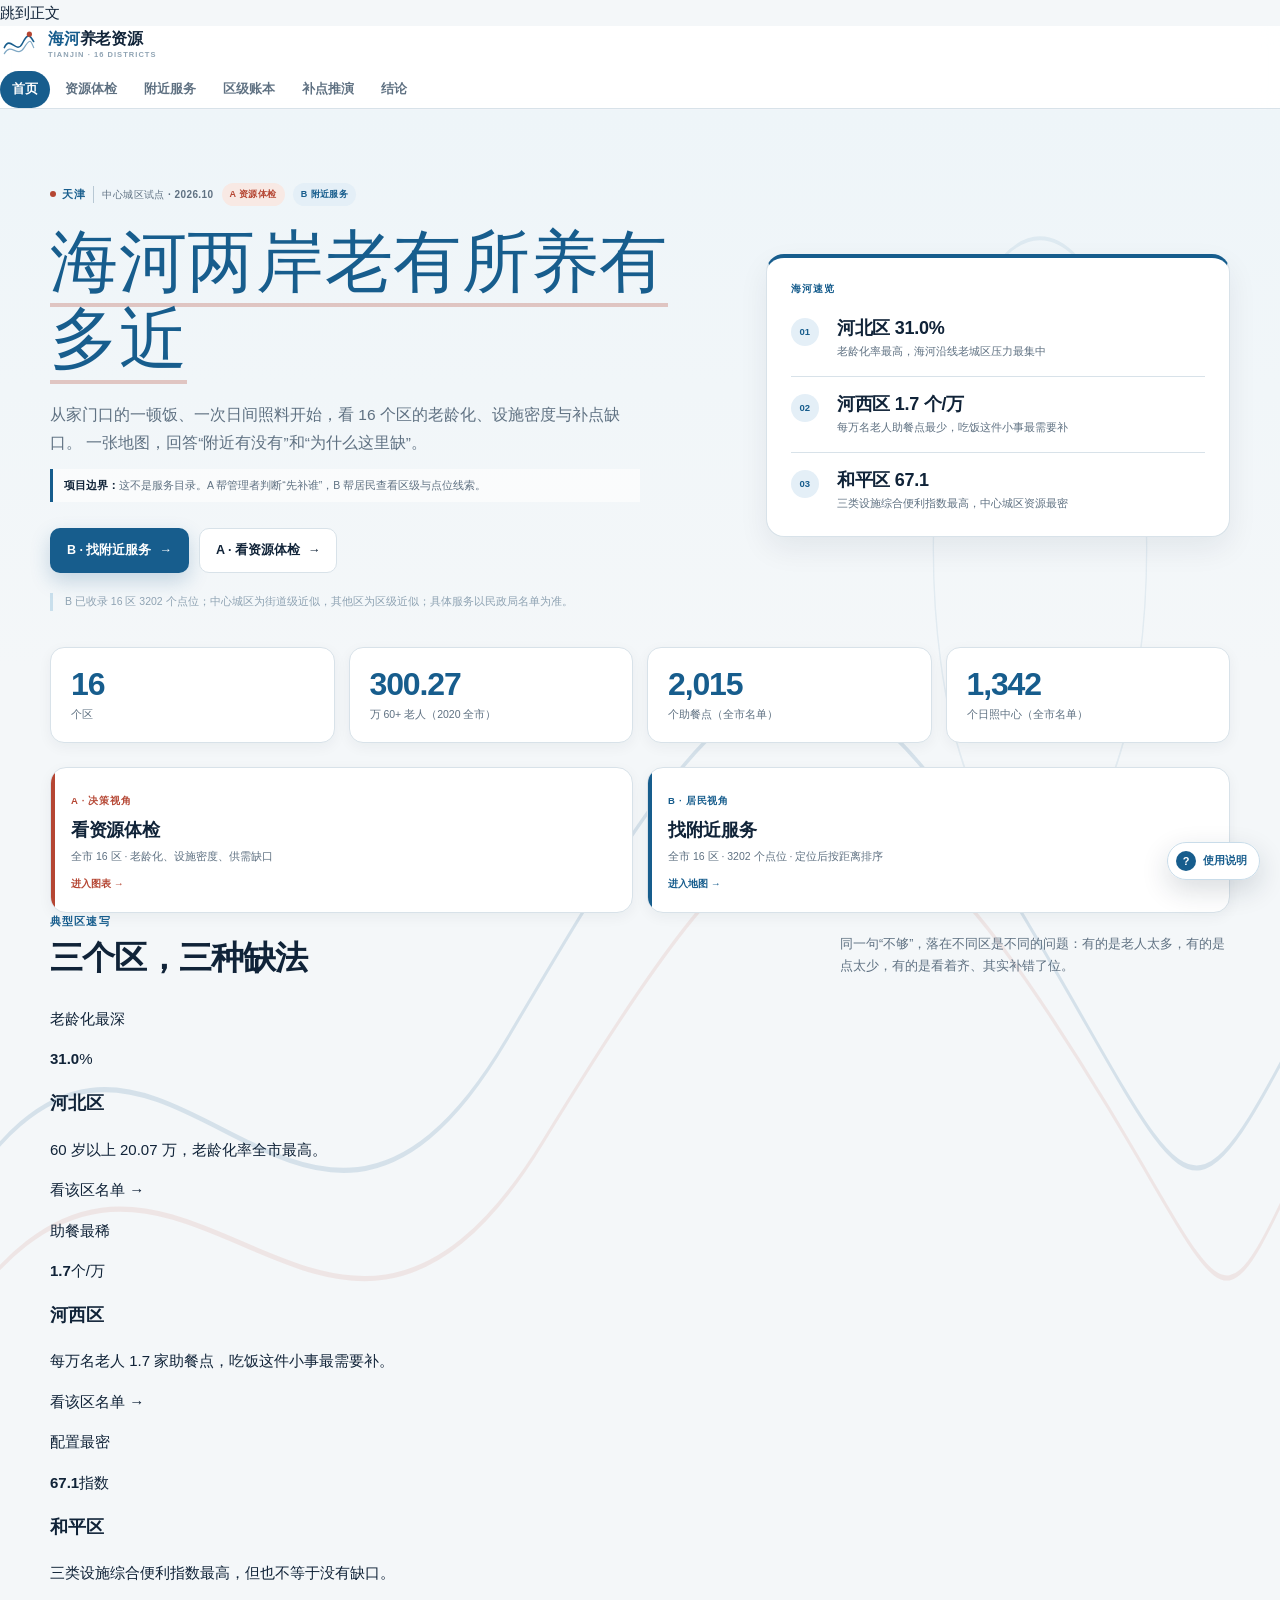
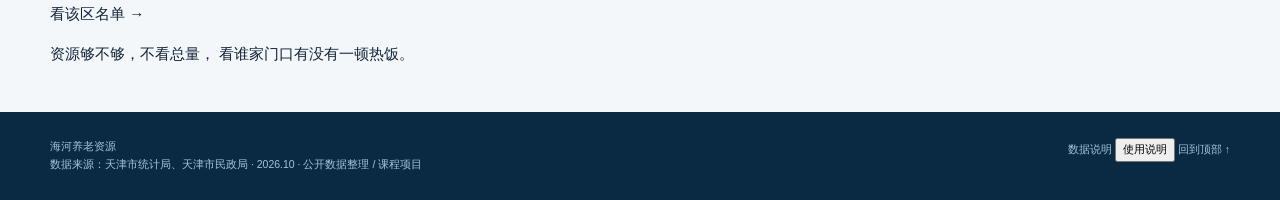
==== index.html @ e5d195bd "deploy: index.html" ====
<!DOCTYPE html>
<html lang="zh-CN">
<head>
  <meta charset="UTF-8">
  <meta name="viewport" content="width=device-width, initial-scale=1.0">
  <meta name="theme-color" content="#175d8d">
  <title>海河养老资源 · 天津 16 区</title>
  <meta name="description" content="天津 16 区养老资源体检：看老年人口、助餐点、日间照料中心与卫生床位，按权重推演补点优先级，并在地图上查找附近点位。">
  <meta property="og:type" content="website">
  <meta property="og:url" content="https://sueporee.github.io/tianjin-elderly-viz/">
  <meta property="og:site_name" content="海河养老资源">
  <meta property="og:title" content="海河养老资源 · 天津 16 区">
  <meta property="og:description" content="从家门口的一顿饭、一次日间照料开始，看 16 个区的老龄化、设施密度与补点缺口。">
  <meta property="og:image" content="https://sueporee.github.io/tianjin-elderly-viz/assets/og.png">
  <meta name="twitter:card" content="summary_large_image">
  <link rel="icon" href="assets/favicon.svg" type="image/svg+xml">
  <link rel="stylesheet" href="vendor/leaflet/leaflet.css">
  <link rel="stylesheet" href="css/style.css?v=21">
  <script>document.documentElement.className += " js";</script>
</head>
<body>
  <a class="skip-link" href="#main">跳到正文</a>

  <header class="site-header" id="siteHeader">
    <div class="nav-shell">
      <a class="brand" href="#/home" aria-label="海河养老资源，回到首页">
        <span class="brand-mark" aria-hidden="true">
          <svg viewBox="0 0 44 44" role="presentation">
            <path class="river river-a" d="M5 25 C 12 10, 19 34, 26 20 S 35 12, 39 18"/>
            <path class="river river-b" d="M5 32 C 13 18, 20 38, 28 25 S 36 19, 39 25"/>
            <circle class="river-dot" cx="34" cy="9.5" r="3"/>
          </svg>
        </span>
        <span class="brand-copy">
          <span class="brand-text"><b>海河</b>养老资源</span>
          <span class="brand-sub">TIANJIN · 16 DISTRICTS</span>
        </span>
      </a>
      <nav class="nav" id="nav" aria-label="主导航">
        <a href="#/home" class="nav-link active" data-page="home">首页</a>
        <a href="#/checkup" class="nav-link" data-page="checkup">资源体检</a>
        <a href="#/map" class="nav-link" data-page="map">附近服务</a>
        <a href="#/directory" class="nav-link" data-page="directory">区级账本</a>
        <a href="#/lab" class="nav-link" data-page="lab">补点推演</a>
        <a href="#/conclusion" class="nav-link" data-page="conclusion">结论</a>
      </nav>
      <button class="nav-toggle" id="navToggle" type="button" aria-label="展开菜单" aria-expanded="false" aria-controls="nav">
        <span></span><span></span><span></span>
      </button>
    </div>
  </header>

  <main id="main">
    <section class="hero page active" id="home" data-page="home">
      <div class="hero-river" aria-hidden="true">
        <svg viewBox="0 0 1440 620" preserveAspectRatio="none">
          <path d="M-60 430 C 170 290, 330 500, 570 360 S 900 170, 1130 300 S 1320 450, 1500 330" fill="none" stroke="#175d8d" stroke-opacity=".14" stroke-width="2"/>
          <path d="M-60 475 C 190 340, 360 540, 610 400 S 950 230, 1180 350 S 1350 490, 1500 380" fill="none" stroke="#b54633" stroke-opacity=".1" stroke-width="2"/>
          <circle cx="1170" cy="170" r="120" fill="none" stroke="#175d8d" stroke-opacity=".08" stroke-width="1.5"/>
        </svg>
      </div>

      <div class="container hero-grid">
        <div class="hero-copy">
          <p class="eyebrow">
            <span class="eyebrow-loc"><i aria-hidden="true"></i>天津</span>
            <span class="eyebrow-scope">中心城区试点 · 2026.10</span>
            <span class="eyebrow-mode is-a">A 资源体检</span>
            <span class="eyebrow-mode">B 附近服务</span>
          </p>
          <h1><span>海河两岸</span><span>老有所养有多近</span></h1>
          <p class="lead">
            从家门口的一顿饭、一次日间照料开始，看 16 个区的老龄化、设施密度与补点缺口。
            一张地图，回答“附近有没有”和“为什么这里缺”。
          </p>
          <p class="purpose-note"><strong>项目边界：</strong>这不是服务目录。A 帮管理者判断“先补谁”，B 帮居民查看区级与点位线索。</p>
          <div class="hero-actions">
            <a class="btn btn-primary" href="#/map">B · 找附近服务 <span aria-hidden="true">→</span></a>
            <a class="btn btn-ghost" href="#/checkup">A · 看资源体检 <span aria-hidden="true">→</span></a>
          </div>
          <p class="hero-note" id="heroPointNote">B 为中心城区区级/街道级近似试点；具体点位、营业状态以民政局官方名单为准，不构成服务承诺。</p>
        </div>

        <aside class="brief" aria-labelledby="briefLabel">
          <p class="brief-label" id="briefLabel">海河速览</p>
          <div class="brief-item">
            <span class="brief-num">01</span>
            <div>
              <strong id="highlightAging">--</strong>
              <p>老龄化率最高，海河沿线老城区压力最集中</p>
            </div>
          </div>
          <div class="brief-item">
            <span class="brief-num">02</span>
            <div>
              <strong id="highlightMeal">--</strong>
              <p>每万名老人助餐点最少，吃饭这件小事最需要补</p>
            </div>
          </div>
          <div class="brief-item">
            <span class="brief-num">03</span>
            <div>
              <strong id="highlightIndex">--</strong>
              <p>三类设施综合便利指数最高，中心城区资源最密</p>
            </div>
          </div>
        </aside>
      </div>

      <div class="container figure-strip">
        <div class="figure">
          <strong id="statDistricts">16</strong>
          <span>个区</span>
        </div>
        <div class="figure">
          <strong id="statElderly">300.27</strong>
          <span>万 60+ 老人（2020 全市）</span>
        </div>
        <div class="figure">
          <strong id="statMeal">2,015</strong>
          <span>个助餐点（全市名单）</span>
        </div>
        <div class="figure">
          <strong id="statDaycare">1,342</strong>
          <span>个日照中心（全市名单）</span>
        </div>
      </div>

      <div class="container home-doors">
        <a class="home-door home-door-a" href="#/checkup">
          <span class="home-door-tag">A · 决策视角</span>
          <strong>看资源体检</strong>
          <p>全市 16 区 · 老龄化、设施密度、供需缺口</p>
          <span class="home-door-arrow">进入图表 →</span>
        </a>
        <a class="home-door home-door-b" href="#/map">
          <span class="home-door-tag">B · 居民视角</span>
          <strong>找附近服务</strong>
          <p id="homePointText">中心城区试点 · 750 个点位 · 定位后按距离排序</p>
          <span class="home-door-arrow">进入地图 →</span>
        </a>
      </div>

      <div class="container">
        <section class="focus" aria-labelledby="focusTitle" data-reveal>
          <div class="section-head">
            <div class="section-title">
              <p class="section-index">典型区速写</p>
              <h2 id="focusTitle">三个区，三种缺法</h2>
            </div>
            <div class="section-meta">
              <p class="section-desc">同一句“不够”，落在不同区是不同的问题：有的是老人太多，有的是点太少，有的是看着齐、其实补错了位。</p>
            </div>
          </div>
          <div class="focus-grid">
            <a class="focus-card" href="#/directory">
              <p class="focus-label">老龄化最深</p>
              <p class="focus-value"><strong data-focus-value="31.0">31.0</strong><span>%</span></p>
              <h3 data-focus-name>河北区</h3>
              <p class="focus-text" data-focus-text="aging">60 岁以上 20.07 万，老龄化率全市最高。</p>
              <span class="focus-arrow">看该区名单 →</span>
            </a>
            <a class="focus-card" href="#/directory">
              <p class="focus-label">助餐最稀</p>
              <p class="focus-value"><strong data-focus-value="1.7">1.7</strong><span>个/万</span></p>
              <h3 data-focus-name>河西区</h3>
              <p class="focus-text" data-focus-text="meal">每万名老人 1.7 家助餐点，吃饭这件小事最需要补。</p>
              <span class="focus-arrow">看该区名单 →</span>
            </a>
            <a class="focus-card" href="#/directory">
              <p class="focus-label">配置最密</p>
              <p class="focus-value"><strong data-focus-value="67.1">67.1</strong><span>指数</span></p>
              <h3 data-focus-name>和平区</h3>
              <p class="focus-text" data-focus-text="index">三类设施综合便利指数最高，但也不等于没有缺口。</p>
              <span class="focus-arrow">看该区名单 →</span>
            </a>
          </div>
        </section>
      </div>

      <div class="container">
        <section class="tagline" aria-label="项目主张">
          <p class="tagline-text" id="taglineText">
            <span class="tagline-line">资源够不够，不看总量，</span>
            <span class="tagline-line">看谁家门口有没有一顿热饭。</span>
          </p>
        </section>
      </div>
    </section>

    <section class="section page" id="visual" data-page="checkup">
      <div class="container">
        <div class="section-head" data-reveal>
          <div class="section-title">
            <p class="section-index">01 / A · 资源体检</p>
            <h2>先看总量，再看错配</h2>
          </div>
          <div class="section-meta">
            <p class="section-desc">点击标签切换图表，悬浮看具体数值。人口为 2020 七普，设施为 2025 年公开名单。</p>
            <p class="page-scope">口径：全市 16 区 · 2020 人口 / 2025 设施</p>
          </div>
        </div>

        <div class="tabs" role="tablist" aria-label="图表切换" data-reveal>
          <button class="tab active" data-view="population" role="tab" aria-selected="true">人口</button>
          <button class="tab" data-view="facilities" role="tab" aria-selected="false">设施</button>
          <button class="tab" data-view="share" role="tab" aria-selected="false">占比</button>
          <button class="tab" data-view="match" role="tab" aria-selected="false">匹配</button>
          <button class="tab" data-view="gap" role="tab" aria-selected="false">缺口</button>
        </div>

        <div class="chart-card" data-reveal>
          <div class="chart-head">
            <div>
              <h3 id="chartTitle">各区老年人口与老龄化率</h3>
              <p id="chartSub">按老龄化率排序 · 2020 七普</p>
            </div>
            <span class="chart-badge" id="chartBadge">16 区</span>
          </div>
          <div id="mainChart" class="chart" role="img" aria-label="数据图表"></div>
          <p class="chart-note" id="chartNote">数据来源：天津市第七次全国人口普查（2020）。</p>
        </div>
        <div class="a-actions" id="aActions"></div>
      </div>
    </section>

    <section class="section map-section page" id="map" data-page="map">
      <div class="container">
        <div class="section-head" data-reveal>
          <div class="section-title">
            <p class="section-index">02 / B · 附近服务</p>
            <h2>一张地图，先看附近</h2>
          </div>
          <div class="section-meta">
            <p class="section-desc">颜色表示区级设施密度，点表示全市点位。开放定位后会按距离排序，距离仅作参考。</p>
            <p class="page-scope">口径：中心城区区级 / 街道级近似点位</p>
          </div>
        </div>

        <div class="map-shell" data-reveal>
          <div class="map-toolbar">
            <div class="map-search-wrap">
              <input id="mapSearch" type="search" autocomplete="off" placeholder="搜索区 / 街道 / 点位，定位到地图" aria-label="搜索地点">
              <div class="map-search-results" id="mapSearchResults"></div>
            </div>
            <div class="map-tools">
              <button class="map-btn" id="locateBtn" type="button">定位我</button>
              <span class="locate-status" id="locateStatus">未定位，按区浏览</span>
            </div>
          </div>

          <div class="map-grid">
            <div class="map-canvas-wrap">
              <div id="tjMap" class="map-canvas" role="img" aria-label="天津养老服务地图"></div>
              <p class="map-note">颜色=区级设施密度；点=全市点位（区级/街道级近似）；距离仅作参考。</p>
              <div class="map-categories">
                <div class="map-cat-row">
                  <span class="map-cat-label">设施类型</span>
                  <div class="chips" id="pointTypeFilters"></div>
                </div>
                <div class="map-cat-row" id="districtFilterRow">
                  <span class="map-cat-label">区域</span>
                  <div class="chips" id="pointDistrictFilters"></div>
                </div>
              </div>
            </div>

            <aside class="map-side">
              <div class="map-district-card" id="mapDistrictCard"></div>
              <div class="map-selection" id="mapSelection"></div>
              <div class="map-list-head">
                <strong id="mapListCount">正在加载…</strong>
                <span id="mapListSort">按区 / 名称</span>
              </div>
              <div class="map-list" id="mapList"></div>
            </aside>
          </div>
        </div>
      </div>
    </section>

    <section class="section section-query page" id="facilities" data-page="directory">
      <div class="container">
        <div class="section-head" data-reveal>
          <div class="section-title">
            <p class="section-index">03 / B · 区级账本</p>
            <h2>先看区，再看名单</h2>
          </div>
          <div class="section-meta">
            <p class="section-desc">居民视角的区级入口：先看每个区有多少助餐、日照和床位，再点进民政局官方名单查具体点位。</p>
            <p class="page-scope">口径：全市 16 区 · 区级汇总，不是点位地图</p>
          </div>
        </div>

        <div class="filter-card" data-reveal>
          <div class="filter-row">
            <div class="chips" id="sortFilters"></div>
            <div class="filter-controls">
              <input id="searchInput" type="search" placeholder="搜索区名，例如：和平、滨海" aria-label="搜索区">
            </div>
          </div>
          <div class="result-bar">
            <span id="resultCount">正在加载…</span>
            <span class="result-hint">区级汇总 · 点进官方名单</span>
          </div>
        </div>

        <div class="facility-grid" id="facilityList"></div>
      </div>
    </section>

    <section class="section lab page" id="lab" data-page="lab">
      <div class="container">
        <div class="section-head" data-reveal>
          <div class="section-title">
            <p class="section-index">04 / A · 补点推演</p>
            <h2><span class="balance-line">如果只能先补一类，</span><span class="balance-line">你会怎么选？</span></h2>
          </div>
          <div class="section-meta">
            <p class="section-desc">拖动滑块调整“助餐点、日间照料、卫生床位”的权重，16 区排名实时变化。没有标准答案，只有优先级。</p>
            <p class="page-scope">口径：全市 16 区 · 默认权重 40 / 35 / 25</p>
          </div>
        </div>

        <div class="lab-grid" data-reveal>
          <div class="lab-controls">
            <p class="lab-label">快速预设</p>
            <div class="chips lab-presets" id="labPresets">
              <button class="chip active" data-preset="balanced">均衡</button>
              <button class="chip" data-preset="meal">吃饭优先</button>
              <button class="chip" data-preset="daycare">照护优先</button>
              <button class="chip" data-preset="health">就医优先</button>
            </div>

            <div class="slider-row">
              <label for="mealRange"><span class="slider-name">助餐点</span><span class="slider-val"><b id="mealWeight">40</b>%</span></label>
              <input id="mealRange" type="range" min="0" max="100" step="5" value="40">
            </div>
            <div class="slider-row">
              <label for="daycareRange"><span class="slider-name">日间照料</span><span class="slider-val"><b id="daycareWeight">35</b>%</span></label>
              <input id="daycareRange" type="range" min="0" max="100" step="5" value="35">
            </div>
            <div class="slider-row">
              <label for="healthRange"><span class="slider-name">卫生床位</span><span class="slider-val"><b id="healthWeight">25</b>%</span></label>
              <input id="healthRange" type="range" min="0" max="100" step="5" value="25">
            </div>
            <p class="lab-hint">三项权重会自动归一化；拖动后图表和结论立即更新。</p>
          </div>

          <div class="lab-chart-wrap">
            <div id="labChart" class="lab-chart" role="img" aria-label="按自定义权重计算的各区便利指数"></div>
            <p class="lab-insight" id="labInsight">拖动权重，看看哪三个区最需要补。</p>
          </div>
        </div>
      </div>
    </section>

    <section class="section page" id="insights" data-page="conclusion">
      <div class="container">
        <div class="section-head" data-reveal>
          <div class="section-title">
            <p class="section-index">05 / 结论</p>
            <h2>从数据里读出的四件事</h2>
          </div>
          <div class="section-meta">
            <p class="section-desc">四条结论对应三张图和一次权重推演，右侧数字随页面数据实时计算。</p>
            <p class="page-scope">口径：区级汇总 · 全部为公开名单</p>
          </div>
        </div>

        <div class="insight-grid" data-reveal>
          <article class="insight-card">
            <span class="insight-label">老龄化程度</span>
            <strong class="insight-value" id="insightAging">--</strong>
            <p id="insightAgingText">河北、红桥、河东最深，环城四区相对年轻。</p>
            <span class="insight-tag">图 1</span>
          </article>
          <article class="insight-card">
            <span class="insight-label">助餐点密度</span>
            <strong class="insight-value" id="insightMeal">--</strong>
            <p id="insightMealText">河西每万老人助餐点最少，名单完整性仍需核对。</p>
            <span class="insight-tag">图 2</span>
          </article>
          <article class="insight-card">
            <span class="insight-label">日间照料</span>
            <strong class="insight-value" id="insightDaycare">--</strong>
            <p id="insightDaycareText">静海、武清、宝坻的村居级点位更多，中心城区反而少。</p>
            <span class="insight-tag">图 2 / 3</span>
          </article>
          <article class="insight-card">
            <span class="insight-label">综合便利指数</span>
            <strong class="insight-value" id="insightIndex">--</strong>
            <p id="insightIndexText">和平最高，河西最低；不同权重下排名会变化。</p>
            <span class="insight-tag">推演</span>
          </article>
        </div>

        <div class="recommend-card" data-reveal>
          <div class="recommend-head">
            <p class="section-index">建议</p>
            <h3>先补最缺的，再谈均等化</h3>
            <p>基于区级总量数据，优先解决“高老龄化—低设施”的错配。</p>
          </div>
          <ol class="recommend-list">
            <li><strong>补日照。</strong>河北、红桥、河东老龄化深、日间照料密度低，优先补社区日照中心。</li>
            <li><strong>补助餐。</strong>河西、南开等助餐密度偏低的区，先核对名单完整性，再按街道补点。</li>
            <li><strong>做联合布局。</strong>助餐、日照、卫生床位三张网合并选址，避免单类设施重复建设。</li>
          </ol>
        </div>

        <div class="data-note" data-reveal>
          <h3>数据说明</h3>
          <p id="dataNoteText">老年人口为 2020 年第七次全国人口普查（常住）；设施为 2024—2025 年公开名单。</p>
          <p id="mealNoteText"></p>
          <p class="data-sources" id="dataSources"></p>
        </div>
      </div>
    </section>
  </main>

  <footer class="site-footer">
    <div class="container footer-inner">
      <div>
        <p class="footer-brand">海河养老资源</p>
        <p class="footer-meta">数据来源：天津市统计局、天津市民政局 · 2026.10 · 公开数据整理 / 课程项目</p>
      </div>
      <nav class="footer-links" aria-label="页脚">
        <a href="#/conclusion">数据说明</a>
        <button type="button" data-help-open>使用说明</button>
        <a class="link-to-top" href="#/home" data-to-top>回到顶部 ↑</a>
      </nav>
    </div>
  </footer>

  <button class="help-fab" id="helpOpen" type="button" aria-haspopup="dialog" aria-controls="helpModal">
    <span class="help-fab-mark" aria-hidden="true">?</span>
    <span>使用说明</span>
  </button>

  <div class="help-modal" id="helpModal" aria-hidden="true">
    <div class="help-backdrop" data-help-close></div>
    <div class="help-dialog" role="dialog" aria-modal="true" aria-labelledby="helpTitle">
      <button class="help-close" type="button" data-help-close aria-label="关闭使用说明">×</button>
      <p class="section-index">使用说明</p>
      <h2 id="helpTitle">先看资源，再看服务</h2>
      <p class="help-lead">A 面解释“为什么这里缺”，B 面解决“附近有什么”。两页不混在一起。</p>
      <div class="home-guide-grid">
        <article>
          <span>01</span>
          <h3>看资源体检</h3>
          <p>先看 16 区老龄化、设施密度和供需缺口，判断哪里最需要补。</p>
        </article>
        <article>
          <span>02</span>
          <h3>定位或选区</h3>
          <p>在“附近服务”里定位，或直接选一个区，查看具体点位。</p>
        </article>
        <article>
          <span>03</span>
          <h3>看附近点位</h3>
          <p>按助餐、日照筛选，查看门址、电话和资料等级；点右侧列表可同步地图。</p>
        </article>
      </div>
      <p class="home-scope-note" id="helpPointNote">
        <strong>为什么地图有 3,202 个点位？</strong>
        B 已收录 16 区民政局名单；绝大多数点位已到门址级，少量仍为区级近似。全市区级总数见“区级账本”。
      </p>
      <div class="help-actions">
        <a class="btn btn-primary" href="#/map" data-help-close>去 B 找附近服务</a>
        <a class="btn btn-ghost" href="#/checkup" data-help-close>去 A 看资源体检</a>
      </div>
    </div>
  </div>

  <script src="data/app_data.js?v=13"></script>
  <script src="data/tianjin_geo.js?v=11"></script>
  <script src="vendor/echarts.min.js"></script>
  <script src="vendor/leaflet/leaflet.js"></script>
  <script src="js/app.js?v=28"></script>
  <script src="js/ui.js?v=3"></script>
</body>
</html>
---- vendor/leaflet/leaflet.css ----
/* required styles */

.leaflet-pane,
.leaflet-tile,
.leaflet-marker-icon,
.leaflet-marker-shadow,
.leaflet-tile-container,
.leaflet-pane > svg,
.leaflet-pane > canvas,
.leaflet-zoom-box,
.leaflet-image-layer,
.leaflet-layer {
	position: absolute;
	left: 0;
	top: 0;
	}
.leaflet-container {
	overflow: hidden;
	}
.leaflet-tile,
.leaflet-marker-icon,
.leaflet-marker-shadow {
	-webkit-user-select: none;
	   -moz-user-select: none;
	        user-select: none;
	  -webkit-user-drag: none;
	}
/* Prevents IE11 from highlighting tiles in blue */
.leaflet-tile::selection {
	background: transparent;
}
/* Safari renders non-retina tile on retina better with this, but Chrome is worse */
.leaflet-safari .leaflet-tile {
	image-rendering: -webkit-optimize-contrast;
	}
/* hack that prevents hw layers "stretching" when loading new tiles */
.leaflet-safari .leaflet-tile-container {
	width: 1600px;
	height: 1600px;
	-webkit-transform-origin: 0 0;
	}
.leaflet-marker-icon,
.leaflet-marker-shadow {
	display: block;
	}
/* .leaflet-container svg: reset svg max-width decleration shipped in Joomla! (joomla.org) 3.x */
/* .leaflet-container img: map is broken in FF if you have max-width: 100% on tiles */
.leaflet-container .leaflet-overlay-pane svg {
	max-width: none !important;
	max-height: none !important;
	}
.leaflet-container .leaflet-marker-pane img,
.leaflet-container .leaflet-shadow-pane img,
.leaflet-container .leaflet-tile-pane img,
.leaflet-container img.leaflet-image-layer,
.leaflet-container .leaflet-tile {
	max-width: none !important;
	max-height: none !important;
	width: auto;
	padding: 0;
	}

.leaflet-container img.leaflet-tile {
	/* See: https://bugs.chromium.org/p/chromium/issues/detail?id=600120 */
	mix-blend-mode: plus-lighter;
}

.leaflet-container.leaflet-touch-zoom {
	-ms-touch-action: pan-x pan-y;
	touch-action: pan-x pan-y;
	}
.leaflet-container.leaflet-touch-drag {
	-ms-touch-action: pinch-zoom;
	/* Fallback for FF which doesn't support pinch-zoom */
	touch-action: none;
	touch-action: pinch-zoom;
}
.leaflet-container.leaflet-touch-drag.leaflet-touch-zoom {
	-ms-touch-action: none;
	touch-action: none;
}
.leaflet-container {
	-webkit-tap-highlight-color: transparent;
}
.leaflet-container a {
	-webkit-tap-highlight-color: rgba(51, 181, 229, 0.4);
}
.leaflet-tile {
	filter: inherit;
	visibility: hidden;
	}
.leaflet-tile-loaded {
	visibility: inherit;
	}
.leaflet-zoom-box {
	width: 0;
	height: 0;
	-moz-box-sizing: border-box;
	     box-sizing: border-box;
	z-index: 800;
	}
/* workaround for https://bugzilla.mozilla.org/show_bug.cgi?id=888319 */
.leaflet-overlay-pane svg {
	-moz-user-select: none;
	}

.leaflet-pane         { z-index: 400; }

.leaflet-tile-pane    { z-index: 200; }
.leaflet-overlay-pane { z-index: 400; }
.leaflet-shadow-pane  { z-index: 500; }
.leaflet-marker-pane  { z-index: 600; }
.leaflet-tooltip-pane   { z-index: 650; }
.leaflet-popup-pane   { z-index: 700; }

.leaflet-map-pane canvas { z-index: 100; }
.leaflet-map-pane svg    { z-index: 200; }

.leaflet-vml-shape {
	width: 1px;
	height: 1px;
	}
.lvml {
	behavior: url(#default#VML);
	display: inline-block;
	position: absolute;
	}


/* control positioning */

.leaflet-control {
	position: relative;
	z-index: 800;
	pointer-events: visiblePainted; /* IE 9-10 doesn't have auto */
	pointer-events: auto;
	}
.leaflet-top,
.leaflet-bottom {
	position: absolute;
	z-index: 1000;
	pointer-events: none;
	}
.leaflet-top {
	top: 0;
	}
.leaflet-right {
	right: 0;
	}
.leaflet-bottom {
	bottom: 0;
	}
.leaflet-left {
	left: 0;
	}
.leaflet-control {
	float: left;
	clear: both;
	}
.leaflet-right .leaflet-control {
	float: right;
	}
.leaflet-top .leaflet-control {
	margin-top: 10px;
	}
.leaflet-bottom .leaflet-control {
	margin-bottom: 10px;
	}
.leaflet-left .leaflet-control {
	margin-left: 10px;
	}
.leaflet-right .leaflet-control {
	margin-right: 10px;
	}


/* zoom and fade animations */

.leaflet-fade-anim .leaflet-popup {
	opacity: 0;
	-webkit-transition: opacity 0.2s linear;
	   -moz-transition: opacity 0.2s linear;
	        transition: opacity 0.2s linear;
	}
.leaflet-fade-anim .leaflet-map-pane .leaflet-popup {
	opacity: 1;
	}
.leaflet-zoom-animated {
	-webkit-transform-origin: 0 0;
	    -ms-transform-origin: 0 0;
	        transform-origin: 0 0;
	}
svg.leaflet-zoom-animated {
	will-change: transform;
}

.leaflet-zoom-anim .leaflet-zoom-animated {
	-webkit-transition: -webkit-transform 0.25s cubic-bezier(0,0,0.25,1);
	   -moz-transition:    -moz-transform 0.25s cubic-bezier(0,0,0.25,1);
	        transition:         transform 0.25s cubic-bezier(0,0,0.25,1);
	}
.leaflet-zoom-anim .leaflet-tile,
.leaflet-pan-anim .leaflet-tile {
	-webkit-transition: none;
	   -moz-transition: none;
	        transition: none;
	}

.leaflet-zoom-anim .leaflet-zoom-hide {
	visibility: hidden;
	}


/* cursors */

.leaflet-interactive {
	cursor: pointer;
	}
.leaflet-grab {
	cursor: -webkit-grab;
	cursor:    -moz-grab;
	cursor:         grab;
	}
.leaflet-crosshair,
.leaflet-crosshair .leaflet-interactive {
	cursor: crosshair;
	}
.leaflet-popup-pane,
.leaflet-control {
	cursor: auto;
	}
.leaflet-dragging .leaflet-grab,
.leaflet-dragging .leaflet-grab .leaflet-interactive,
.leaflet-dragging .leaflet-marker-draggable {
	cursor: move;
	cursor: -webkit-grabbing;
	cursor:    -moz-grabbing;
	cursor:         grabbing;
	}

/* marker & overlays interactivity */
.leaflet-marker-icon,
.leaflet-marker-shadow,
.leaflet-image-layer,
.leaflet-pane > svg path,
.leaflet-tile-container {
	pointer-events: none;
	}

.leaflet-marker-icon.leaflet-interactive,
.leaflet-image-layer.leaflet-interactive,
.leaflet-pane > svg path.leaflet-interactive,
svg.leaflet-image-layer.leaflet-interactive path {
	pointer-events: visiblePainted; /* IE 9-10 doesn't have auto */
	pointer-events: auto;
	}

/* visual tweaks */

.leaflet-container {
	background: #ddd;
	outline-offset: 1px;
	}
.leaflet-container a {
	color: #0078A8;
	}
.leaflet-zoom-box {
	border: 2px dotted #38f;
	background: rgba(255,255,255,0.5);
	}


/* general typography */
.leaflet-container {
	font-family: "Helvetica Neue", Arial, Helvetica, sans-serif;
	font-size: 12px;
	font-size: 0.75rem;
	line-height: 1.5;
	}


/* general toolbar styles */

.leaflet-bar {
	box-shadow: 0 1px 5px rgba(0,0,0,0.65);
	border-radius: 4px;
	}
.leaflet-bar a {
	background-color: #fff;
	border-bottom: 1px solid #ccc;
	width: 26px;
	height: 26px;
	line-height: 26px;
	display: block;
	text-align: center;
	text-decoration: none;
	color: black;
	}
.leaflet-bar a,
.leaflet-control-layers-toggle {
	background-position: 50% 50%;
	background-repeat: no-repeat;
	display: block;
	}
.leaflet-bar a:hover,
.leaflet-bar a:focus {
	background-color: #f4f4f4;
	}
.leaflet-bar a:first-child {
	border-top-left-radius: 4px;
	border-top-right-radius: 4px;
	}
.leaflet-bar a:last-child {
	border-bottom-left-radius: 4px;
	border-bottom-right-radius: 4px;
	border-bottom: none;
	}
.leaflet-bar a.leaflet-disabled {
	cursor: default;
	background-color: #f4f4f4;
	color: #bbb;
	}

.leaflet-touch .leaflet-bar a {
	width: 30px;
	height: 30px;
	line-height: 30px;
	}
.leaflet-touch .leaflet-bar a:first-child {
	border-top-left-radius: 2px;
	border-top-right-radius: 2px;
	}
.leaflet-touch .leaflet-bar a:last-child {
	border-bottom-left-radius: 2px;
	border-bottom-right-radius: 2px;
	}

/* zoom control */

.leaflet-control-zoom-in,
.leaflet-control-zoom-out {
	font: bold 18px 'Lucida Console', Monaco, monospace;
	text-indent: 1px;
	}

.leaflet-touch .leaflet-control-zoom-in, .leaflet-touch .leaflet-control-zoom-out  {
	font-size: 22px;
	}


/* layers control */

.leaflet-control-layers {
	box-shadow: 0 1px 5px rgba(0,0,0,0.4);
	background: #fff;
	border-radius: 5px;
	}
.leaflet-control-layers-toggle {
	background-image: url(images/layers.png);
	width: 36px;
	height: 36px;
	}
.leaflet-retina .leaflet-control-layers-toggle {
	background-image: url(images/layers-2x.png);
	background-size: 26px 26px;
	}
.leaflet-touch .leaflet-control-layers-toggle {
	width: 44px;
	height: 44px;
	}
.leaflet-control-layers .leaflet-control-layers-list,
.leaflet-control-layers-expanded .leaflet-control-layers-toggle {
	display: none;
	}
.leaflet-control-layers-expanded .leaflet-control-layers-list {
	display: block;
	position: relative;
	}
.leaflet-control-layers-expanded {
	padding: 6px 10px 6px 6px;
	color: #333;
	background: #fff;
	}
.leaflet-control-layers-scrollbar {
	overflow-y: scroll;
	overflow-x: hidden;
	padding-right: 5px;
	}
.leaflet-control-layers-selector {
	margin-top: 2px;
	position: relative;
	top: 1px;
	}
.leaflet-control-layers label {
	display: block;
	font-size: 13px;
	font-size: 1.08333em;
	}
.leaflet-control-layers-separator {
	height: 0;
	border-top: 1px solid #ddd;
	margin: 5px -10px 5px -6px;
	}

/* Default icon URLs */
.leaflet-default-icon-path { /* used only in path-guessing heuristic, see L.Icon.Default */
	background-image: url(images/marker-icon.png);
	}


/* attribution and scale controls */

.leaflet-container .leaflet-control-attribution {
	background: #fff;
	background: rgba(255, 255, 255, 0.8);
	margin: 0;
	}
.leaflet-control-attribution,
.leaflet-control-scale-line {
	padding: 0 5px;
	color: #333;
	line-height: 1.4;
	}
.leaflet-control-attribution a {
	text-decoration: none;
	}
.leaflet-control-attribution a:hover,
.leaflet-control-attribution a:focus {
	text-decoration: underline;
	}
.leaflet-attribution-flag {
	display: inline !important;
	vertical-align: baseline !important;
	width: 1em;
	height: 0.6669em;
	}
.leaflet-left .leaflet-control-scale {
	margin-left: 5px;
	}
.leaflet-bottom .leaflet-control-scale {
	margin-bottom: 5px;
	}
.leaflet-control-scale-line {
	border: 2px solid #777;
	border-top: none;
	line-height: 1.1;
	padding: 2px 5px 1px;
	white-space: nowrap;
	-moz-box-sizing: border-box;
	     box-sizing: border-box;
	background: rgba(255, 255, 255, 0.8);
	text-shadow: 1px 1px #fff;
	}
.leaflet-control-scale-line:not(:first-child) {
	border-top: 2px solid #777;
	border-bottom: none;
	margin-top: -2px;
	}
.leaflet-control-scale-line:not(:first-child):not(:last-child) {
	border-bottom: 2px solid #777;
	}

.leaflet-touch .leaflet-control-attribution,
.leaflet-touch .leaflet-control-layers,
.leaflet-touch .leaflet-bar {
	box-shadow: none;
	}
.leaflet-touch .leaflet-control-layers,
.leaflet-touch .leaflet-bar {
	border: 2px solid rgba(0,0,0,0.2);
	background-clip: padding-box;
	}


/* popup */

.leaflet-popup {
	position: absolute;
	text-align: center;
	margin-bottom: 20px;
	}
.leaflet-popup-content-wrapper {
	padding: 1px;
	text-align: left;
	border-radius: 12px;
	}
.leaflet-popup-content {
	margin: 13px 24px 13px 20px;
	line-height: 1.3;
	font-size: 13px;
	font-size: 1.08333em;
	min-height: 1px;
	}
.leaflet-popup-content p {
	margin: 17px 0;
	margin: 1.3em 0;
	}
.leaflet-popup-tip-container {
	width: 40px;
	height: 20px;
	position: absolute;
	left: 50%;
	margin-top: -1px;
	margin-left: -20px;
	overflow: hidden;
	pointer-events: none;
	}
.leaflet-popup-tip {
	width: 17px;
	height: 17px;
	padding: 1px;

	margin: -10px auto 0;
	pointer-events: auto;

	-webkit-transform: rotate(45deg);
	   -moz-transform: rotate(45deg);
	    -ms-transform: rotate(45deg);
	        transform: rotate(45deg);
	}
.leaflet-popup-content-wrapper,
.leaflet-popup-tip {
	background: white;
	color: #333;
	box-shadow: 0 3px 14px rgba(0,0,0,0.4);
	}
.leaflet-container a.leaflet-popup-close-button {
	position: absolute;
	top: 0;
	right: 0;
	border: none;
	text-align: center;
	width: 24px;
	height: 24px;
	font: 16px/24px Tahoma, Verdana, sans-serif;
	color: #757575;
	text-decoration: none;
	background: transparent;
	}
.leaflet-container a.leaflet-popup-close-button:hover,
.leaflet-container a.leaflet-popup-close-button:focus {
	color: #585858;
	}
.leaflet-popup-scrolled {
	overflow: auto;
	}

.leaflet-oldie .leaflet-popup-content-wrapper {
	-ms-zoom: 1;
	}
.leaflet-oldie .leaflet-popup-tip {
	width: 24px;
	margin: 0 auto;

	-ms-filter: "progid:DXImageTransform.Microsoft.Matrix(M11=0.70710678, M12=0.70710678, M21=-0.70710678, M22=0.70710678)";
	filter: progid:DXImageTransform.Microsoft.Matrix(M11=0.70710678, M12=0.70710678, M21=-0.70710678, M22=0.70710678);
	}

.leaflet-oldie .leaflet-control-zoom,
.leaflet-oldie .leaflet-control-layers,
.leaflet-oldie .leaflet-popup-content-wrapper,
.leaflet-oldie .leaflet-popup-tip {
	border: 1px solid #999;
	}


/* div icon */

.leaflet-div-icon {
	background: #fff;
	border: 1px solid #666;
	}


/* Tooltip */
/* Base styles for the element that has a tooltip */
.leaflet-tooltip {
	position: absolute;
	padding: 6px;
	background-color: #fff;
	border: 1px solid #fff;
	border-radius: 3px;
	color: #222;
	white-space: nowrap;
	-webkit-user-select: none;
	-moz-user-select: none;
	-ms-user-select: none;
	user-select: none;
	pointer-events: none;
	box-shadow: 0 1px 3px rgba(0,0,0,0.4);
	}
.leaflet-tooltip.leaflet-interactive {
	cursor: pointer;
	pointer-events: auto;
	}
.leaflet-tooltip-top:before,
.leaflet-tooltip-bottom:before,
.leaflet-tooltip-left:before,
.leaflet-tooltip-right:before {
	position: absolute;
	pointer-events: none;
	border: 6px solid transparent;
	background: transparent;
	content: "";
	}

/* Directions */

.leaflet-tooltip-bottom {
	margin-top: 6px;
}
.leaflet-tooltip-top {
	margin-top: -6px;
}
.leaflet-tooltip-bottom:before,
.leaflet-tooltip-top:before {
	left: 50%;
	margin-left: -6px;
	}
.leaflet-tooltip-top:before {
	bottom: 0;
	margin-bottom: -12px;
	border-top-color: #fff;
	}
.leaflet-tooltip-bottom:before {
	top: 0;
	margin-top: -12px;
	margin-left: -6px;
	border-bottom-color: #fff;
	}
.leaflet-tooltip-left {
	margin-left: -6px;
}
.leaflet-tooltip-right {
	margin-left: 6px;
}
.leaflet-tooltip-left:before,
.leaflet-tooltip-right:before {
	top: 50%;
	margin-top: -6px;
	}
.leaflet-tooltip-left:before {
	right: 0;
	margin-right: -12px;
	border-left-color: #fff;
	}
.leaflet-tooltip-right:before {
	left: 0;
	margin-left: -12px;
	border-right-color: #fff;
	}

/* Printing */

@media print {
	/* Prevent printers from removing background-images of controls. */
	.leaflet-control {
		-webkit-print-color-adjust: exact;
		print-color-adjust: exact;
		}
	}
---- css/style.css ----
/* =========================================================
   海河养老资源体检 · 视觉系统
   冷白底 / 海河蓝 / 砖红强调 / 现代无衬线
   ========================================================= */

:root {
  --bg: #f4f7f9;
  --surface: #ffffff;
  --surface-2: #edf3f7;
  --surface-3: #e4eef5;
  --ink: #102338;
  --muted: #5f7182;
  --muted-2: #8fa3b3;
  --line: #d8e2e9;
  --line-strong: #b8c8d4;
  --blue: #175d8d;
  --blue-dark: #0e3f63;
  --blue-deep: #0a2942;
  --blue-soft: #e4eff7;
  --red: #b54633;
  --red-soft: #f8e9e4;
  --teal: #0f766e;
  --amber: #c47a18;
  --radius: 16px;
  --shadow: 0 12px 30px rgba(16, 35, 58, 0.07);
  --shadow-sm: 0 4px 14px rgba(16, 35, 58, 0.05);
  --sans: "Segoe UI", "Microsoft YaHei", "PingFang SC", "Hiragino Sans GB", sans-serif;
}

* {
  box-sizing: border-box;
}

html {
  scroll-behavior: smooth;
}

body {
  margin: 0;
  color: var(--ink);
  background: var(--bg);
  font-family: var(--sans);
  font-size: 15px;
  line-height: 1.7;
  -webkit-font-smoothing: antialiased;
}

::selection {
  background: var(--blue);
  color: #fff;
}

a {
  color: inherit;
  text-decoration: none;
}

button,
input,
select {
  font: inherit;
}

button {
  cursor: pointer;
}

img,
svg {
  max-width: 100%;
}

.container {
  width: min(1180px, calc(100% - 48px));
  margin: 0 auto;
}

/* ---------- 顶部信息条 ---------- */
.masthead {
  background: var(--blue-deep);
  color: #b9d3e2;
  font-size: 10px;
  letter-spacing: 0.08em;
}

.masthead-inner {
  display: flex;
  justify-content: space-between;
  gap: 20px;
  padding: 7px 0;
}

/* ---------- 导航 ---------- */
.site-header {
  position: sticky;
  top: 0;
  z-index: 40;
  background: rgba(255, 255, 255, 0.92);
  border-bottom: 1px solid var(--line);
  backdrop-filter: blur(12px);
}

.header-inner {
  display: flex;
  align-items: center;
  justify-content: space-between;
  height: 68px;
}

.brand {
  display: inline-flex;
  align-items: center;
  gap: 10px;
  min-width: 0;
}

.brand-mark {
  display: grid;
  place-items: center;
  width: 38px;
  height: 38px;
  flex: 0 0 auto;
}

.brand-mark svg {
  width: 38px;
  height: 38px;
  overflow: visible;
}

.brand-mark .river {
  fill: none;
  stroke-linecap: round;
  stroke-width: 1.8;
}

.brand-mark .river-a {
  stroke: var(--blue);
}

.brand-mark .river-b {
  stroke: #7fa8c4;
  stroke-width: 1.4;
}

.brand-mark .river-dot {
  fill: var(--red);
}

.brand-copy {
  display: flex;
  flex-direction: column;
  min-width: 0;
}

.brand-text {
  overflow: hidden;
  color: var(--ink);
  font-size: 15.5px;
  font-weight: 750;
  line-height: 1.2;
  letter-spacing: -0.015em;
  text-overflow: ellipsis;
  white-space: nowrap;
}

.brand-text b {
  color: var(--blue);
  font-weight: 800;
}

.brand-sub {
  margin-top: 2px;
  color: var(--muted-2);
  font-size: 7.5px;
  font-weight: 600;
  letter-spacing: 0.14em;
  line-height: 1.2;
}

.nav {
  display: flex;
  align-items: center;
  gap: 3px;
}

.nav-link {
  padding: 8px 12px;
  border-radius: 999px;
  color: var(--muted);
  font-size: 12.5px;
  font-weight: 600;
  transition: color 0.16s ease, background 0.16s ease;
}

.nav-link:hover {
  color: var(--blue);
  background: var(--blue-soft);
}

.nav-link.active {
  color: #fff;
  background: var(--blue);
}

.nav-toggle {
  display: none;
  width: 40px;
  height: 36px;
  padding: 9px;
  border: 1px solid var(--line);
  border-radius: 9px;
  background: #fff;
}

.nav-toggle span {
  display: block;
  height: 1.5px;
  margin: 4px 0;
  background: var(--ink);
}

/* ---------- 首页 ---------- */
.hero {
  position: relative;
  overflow: hidden;
  padding: 70px 0 30px;
  background: linear-gradient(180deg, #eef5f9 0%, var(--bg) 560px);
}

.hero-river {
  position: absolute;
  inset: 0;
  z-index: 0;
  pointer-events: none;
}

.hero-river svg {
  width: 100%;
  height: 100%;
}

.hero .container {
  position: relative;
  z-index: 1;
}

.hero-grid {
  display: grid;
  grid-template-columns: minmax(0, 1.18fr) minmax(320px, 0.82fr);
  gap: 48px;
  align-items: center;
}

.eyebrow {
  display: inline-flex;
  align-items: center;
  flex-wrap: wrap;
  gap: 8px;
  margin: 0 0 18px;
  padding: 0;
  border: 0;
  background: transparent;
  color: var(--muted);
  font-size: 10.5px;
  font-weight: 650;
  letter-spacing: 0.04em;
}

.eyebrow-loc {
  display: inline-flex;
  align-items: center;
  gap: 6px;
  color: var(--blue);
  font-size: 11px;
  font-weight: 750;
  letter-spacing: 0.06em;
}

.eyebrow-loc i {
  width: 6px;
  height: 6px;
  border-radius: 50%;
  background: var(--red);
}

.eyebrow-scope {
  padding-left: 8px;
  border-left: 1px solid var(--line-strong);
  color: var(--muted);
  font-size: 10px;
  font-weight: 550;
}

.eyebrow-mode {
  padding: 4px 8px;
  border-radius: 999px;
  background: var(--blue-soft);
  color: var(--blue);
  font-size: 9px;
  font-weight: 650;
}

.eyebrow-mode.is-a {
  background: var(--red-soft);
  color: var(--red);
}

.hero h1 {
  margin: 0;
  color: var(--ink);
  font-family: "方正小标宋简体", "FZXiaoBiaoSong-B05S", "FZXBSJW", "STZhongsong", "Noto Serif SC", "SimSun", serif;
  font-size: clamp(42px, 5.4vw, 68px);
  font-weight: 400;
  line-height: 1.14;
  letter-spacing: 0.01em;
}

.hero h1 span {
  color: var(--blue);
  background: none;
  border-bottom: 4px solid rgba(181, 70, 51, 0.28);
  padding-bottom: 3px;
}

.lead {
  max-width: 580px;
  margin: 22px 0 0;
  color: var(--muted);
  font-size: 15.5px;
  line-height: 1.8;
}

.hero-actions {
  display: flex;
  flex-wrap: wrap;
  gap: 10px;
  margin-top: 26px;
}

.btn {
  display: inline-flex;
  align-items: center;
  gap: 8px;
  padding: 11px 16px;
  border: 1px solid transparent;
  border-radius: 10px;
  font-size: 12.5px;
  font-weight: 700;
  transition: transform 0.16s ease, box-shadow 0.16s ease, background 0.16s ease;
}

.btn:hover {
  transform: translateY(-1px);
}

.btn-primary {
  background: var(--blue);
  color: #fff;
  box-shadow: 0 8px 20px rgba(23, 93, 141, 0.22);
}

.btn-primary:hover {
  background: var(--blue-dark);
}

.btn-ghost {
  border-color: var(--line);
  background: #fff;
  color: var(--ink);
}

.btn-ghost:hover {
  border-color: var(--blue);
  color: var(--blue);
  box-shadow: var(--shadow-sm);
}

.hero-note {
  margin: 20px 0 0;
  padding-left: 12px;
  border-left: 3px solid #c9dfec;
  color: var(--muted-2);
  font-size: 10.5px;
  line-height: 1.7;
}

/* ---------- 速览卡 ---------- */
.brief {
  padding: 22px 24px 8px;
  border: 1px solid var(--line);
  border-top: 4px solid var(--blue);
  border-radius: 18px;
  background: var(--surface);
  box-shadow: var(--shadow);
}

.brief-label {
  margin: 0 0 4px;
  color: var(--blue);
  font-size: 10px;
  font-weight: 700;
  letter-spacing: 0.12em;
}

.brief-item {
  display: grid;
  grid-template-columns: 34px 1fr;
  gap: 12px;
  align-items: start;
  padding: 15px 0;
  border-top: 1px solid var(--line);
}

.brief-item:first-of-type {
  border-top: 0;
}

.brief-num {
  display: grid;
  place-items: center;
  width: 28px;
  height: 28px;
  margin-top: 2px;
  border-radius: 50%;
  background: var(--blue-soft);
  color: var(--blue);
  font-size: 9.5px;
  font-weight: 700;
}

.brief-item strong {
  display: block;
  color: var(--ink);
  font-size: 18px;
  font-weight: 750;
  line-height: 1.35;
  letter-spacing: -0.015em;
}

.brief-item p {
  margin: 3px 0 0;
  color: var(--muted);
  font-size: 11px;
  line-height: 1.6;
}

/* ---------- 四个数字 ---------- */
.figure-strip {
  display: grid;
  grid-template-columns: repeat(4, 1fr);
  gap: 14px;
  margin-top: 36px;
}

.figure {
  padding: 18px 20px;
  border: 1px solid var(--line);
  border-radius: 14px;
  background: var(--surface);
  box-shadow: var(--shadow-sm);
}

.figure strong {
  display: block;
  color: var(--blue);
  font-size: 32px;
  font-weight: 780;
  line-height: 1.15;
  letter-spacing: -0.035em;
  font-variant-numeric: tabular-nums;
}

.figure span {
  display: block;
  margin-top: 3px;
  color: var(--muted);
  font-size: 10.5px;
}

/* ---------- 区块 ---------- */
.section {
  padding: 76px 0;
  scroll-margin-top: 84px;
}

.section-query {
  background: var(--surface-2);
}

.section-head {
  display: flex;
  align-items: flex-end;
  justify-content: space-between;
  gap: 32px;
  margin-bottom: 28px;
}

.section-index {
  margin: 0 0 7px;
  color: var(--blue);
  font-size: 10.5px;
  font-weight: 700;
  letter-spacing: 0.11em;
}

.section-title h2 {
  margin: 0;
  color: var(--ink);
  font-size: 33px;
  font-weight: 760;
  line-height: 1.2;
  letter-spacing: -0.025em;
}

.section-desc {
  max-width: 390px;
  margin: 0;
  color: var(--muted);
  font-size: 12.5px;
  line-height: 1.75;
}

/* ---------- 图表 ---------- */
.tabs {
  display: inline-flex;
  gap: 2px;
  margin-bottom: 14px;
  padding: 4px;
  border-radius: 12px;
  background: var(--surface-3);
}

.tab {
  padding: 8px 18px;
  border: 0;
  border-radius: 9px;
  background: transparent;
  color: var(--muted);
  font-size: 12px;
  font-weight: 650;
  transition: background 0.16s ease, color 0.16s ease, box-shadow 0.16s ease;
}

.tab:hover {
  color: var(--blue);
}

.tab.active {
  background: #fff;
  color: var(--blue);
  box-shadow: 0 2px 8px rgba(16, 35, 58, 0.08);
}

.chart-card {
  padding: 20px 22px 16px;
  border: 1px solid var(--line);
  border-radius: 18px;
  background: var(--surface);
  box-shadow: var(--shadow);
}

.chart-head {
  display: flex;
  align-items: flex-start;
  justify-content: space-between;
  gap: 20px;
  margin-bottom: 4px;
}

.chart-head h3 {
  margin: 0;
  color: var(--ink);
  font-size: 17px;
  font-weight: 750;
  letter-spacing: -0.015em;
}

.chart-head p {
  margin: 3px 0 0;
  color: var(--muted);
  font-size: 11.5px;
}

.chart-badge {
  flex: 0 0 auto;
  padding: 5px 10px;
  border-radius: 999px;
  background: var(--blue-soft);
  color: var(--blue);
  font-size: 9.5px;
  font-weight: 700;
}

.chart {
  width: 100%;
  height: 470px;
  margin-top: 2px;
}

.chart-note {
  margin: 4px 0 0;
  padding-top: 10px;
  border-top: 1px dashed var(--line);
  color: var(--muted-2);
  font-size: 10.5px;
  line-height: 1.65;
}

/* ---------- 筛选 ---------- */
.filter-card {
  padding: 14px 16px 10px;
  border: 1px solid var(--line);
  border-radius: 16px;
  background: var(--surface);
  box-shadow: var(--shadow-sm);
}

.filter-row {
  display: flex;
  align-items: center;
  justify-content: space-between;
  gap: 16px;
  flex-wrap: wrap;
}

.chips {
  display: flex;
  flex-wrap: wrap;
  gap: 6px;
}

.chip {
  padding: 6px 12px;
  border: 1px solid var(--line);
  border-radius: 999px;
  background: var(--surface);
  color: var(--muted);
  font-size: 11px;
  font-weight: 600;
  transition: color 0.15s ease, border-color 0.15s ease, background 0.15s ease;
}

.chip:hover {
  border-color: var(--blue);
  color: var(--blue);
}

.chip.active {
  border-color: var(--blue);
  background: var(--blue);
  color: #fff;
}

.filter-controls {
  display: flex;
  gap: 8px;
}

#searchInput {
  width: 242px;
  padding: 9px 12px;
  border: 1px solid var(--line);
  border-radius: 9px;
  outline: none;
  background: #f8fbfd;
  color: var(--ink);
  font-size: 12px;
  transition: border-color 0.15s ease, box-shadow 0.15s ease;
}

#searchInput::placeholder {
  color: var(--muted-2);
}

#searchInput:focus {
  border-color: var(--blue);
  box-shadow: 0 0 0 3px rgba(23, 93, 141, 0.1);
}

.result-bar {
  display: flex;
  justify-content: space-between;
  gap: 16px;
  margin-top: 10px;
  padding-top: 9px;
  border-top: 1px solid var(--line);
  color: var(--muted);
  font-size: 10.5px;
}

.result-hint {
  color: var(--muted-2);
}

/* ---------- 区级卡 ---------- */
.facility-grid {
  display: grid;
  grid-template-columns: repeat(2, minmax(0, 1fr));
  gap: 14px;
  margin-top: 16px;
}

.district-card {
  display: flex;
  flex-direction: column;
  padding: 18px;
  border: 1px solid var(--line);
  border-radius: 14px;
  background: var(--surface);
  transition: transform 0.16s ease, box-shadow 0.16s ease, border-color 0.16s ease;
}

.district-card:hover {
  transform: translateY(-2px);
  border-color: #bfd5e4;
  box-shadow: var(--shadow-sm);
}

.district-head {
  display: flex;
  align-items: baseline;
  justify-content: space-between;
  gap: 10px;
}

.district-head h4 {
  margin: 0;
  color: var(--ink);
  font-size: 17px;
  font-weight: 750;
  letter-spacing: -0.015em;
}

.district-head span {
  color: var(--red);
  font-size: 10.5px;
  font-weight: 650;
  font-variant-numeric: tabular-nums;
}

.district-metrics {
  display: grid;
  grid-template-columns: repeat(3, 1fr);
  gap: 7px;
  margin: 12px 0 13px;
}

.district-metric {
  padding: 8px;
  border: 1px solid #e3edf3;
  border-radius: 9px;
  background: #f3f8fb;
}

.district-metric strong {
  display: block;
  color: var(--ink);
  font-size: 18px;
  font-weight: 750;
  line-height: 1.2;
  font-variant-numeric: tabular-nums;
}

.district-metric span {
  display: block;
  margin-top: 2px;
  color: var(--muted);
  font-size: 9px;
  line-height: 1.45;
}

.district-links {
  display: flex;
  flex-wrap: wrap;
  gap: 14px;
  margin-top: auto;
}

.map-link {
  display: inline-flex;
  align-items: center;
  gap: 4px;
  color: var(--blue);
  font-size: 10.5px;
  font-weight: 650;
}

.map-link:hover {
  color: var(--red);
  text-decoration: underline;
  text-underline-offset: 3px;
}

.empty-state {
  grid-column: 1 / -1;
  padding: 40px 20px;
  border: 1px dashed var(--line-strong);
  border-radius: 14px;
  color: var(--muted);
  text-align: center;
  font-size: 13px;
}

/* ---------- 实验室 ---------- */
.lab {
  position: relative;
  overflow: hidden;
  background: var(--blue-deep);
  color: #fff;
}

.lab::before,
.lab::after {
  content: "";
  position: absolute;
  border: 1px solid rgba(255, 255, 255, 0.09);
  border-radius: 50%;
  pointer-events: none;
}

.lab::before {
  top: -210px;
  right: -120px;
  width: 560px;
  height: 560px;
}

.lab::after {
  bottom: -300px;
  left: -160px;
  width: 620px;
  height: 620px;
  border-color: rgba(255, 255, 255, 0.05);
}

.lab .container {
  position: relative;
  z-index: 1;
}

.lab .section-index {
  color: #7fc4ec;
}

.lab .section-title h2 {
  color: #fff;
}

.lab .section-desc {
  color: #b9d3e2;
}

.lab-grid {
  display: grid;
  grid-template-columns: minmax(280px, 0.82fr) minmax(0, 1.18fr);
  gap: 24px;
  align-items: start;
}

.lab-controls {
  padding: 22px;
  border: 1px solid rgba(255, 255, 255, 0.14);
  border-radius: 18px;
  background: rgba(255, 255, 255, 0.06);
}

.lab-label {
  margin: 0 0 9px;
  color: #9fc7df;
  font-size: 10px;
  font-weight: 700;
  letter-spacing: 0.12em;
}

.lab-presets {
  margin-bottom: 10px;
}

.lab-presets .chip {
  border-color: rgba(255, 255, 255, 0.18);
  background: rgba(255, 255, 255, 0.07);
  color: #dbeaf4;
}

.lab-presets .chip:hover {
  border-color: #9fc7df;
  color: #fff;
}

.lab-presets .chip.active {
  border-color: #fff;
  background: #fff;
  color: var(--blue-deep);
}

.slider-row {
  padding: 13px 0 11px;
  border-bottom: 1px solid rgba(255, 255, 255, 0.12);
}

.slider-row label {
  display: flex;
  justify-content: space-between;
  gap: 10px;
  color: #eaf3f9;
  font-size: 12.5px;
}

.slider-row label span {
  color: #ffb36b;
  font-weight: 700;
  font-variant-numeric: tabular-nums;
}

.slider-row input[type="range"] {
  width: 100%;
  margin: 10px 0 0;
  accent-color: #7fc4ec;
  cursor: pointer;
}

.lab-hint {
  margin: 12px 0 0;
  color: #9fc7df;
  font-size: 10.5px;
  line-height: 1.7;
}

.lab-chart-wrap {
  padding: 10px 10px 4px;
  border-radius: 18px;
  background: #fff;
  box-shadow: 0 18px 50px rgba(0, 0, 0, 0.18);
}

.lab-chart {
  width: 100%;
  height: 430px;
  border: 0;
  background: transparent;
}

.lab-insight {
  margin: 8px 0 0;
  padding: 10px 12px;
  border-left: 3px solid var(--red);
  border-radius: 0 8px 8px 0;
  background: #f2f7fa;
  color: #33475b;
  font-size: 11px;
  line-height: 1.7;
}

/* ---------- 结论 ---------- */
.insight-grid {
  display: grid;
  grid-template-columns: repeat(4, minmax(0, 1fr));
  gap: 14px;
}

.insight-card {
  position: relative;
  display: flex;
  flex-direction: column;
  padding: 18px;
  overflow: hidden;
  border: 1px solid var(--line);
  border-radius: 14px;
  background: var(--surface);
}

.insight-card::before {
  content: "";
  position: absolute;
  inset: 0 auto auto 0;
  width: 100%;
  height: 3px;
  background: var(--blue);
}

.insight-card:nth-child(2)::before,
.insight-card:nth-child(4)::before {
  background: var(--red);
}

.insight-label {
  color: var(--muted);
  font-size: 10px;
  font-weight: 650;
  letter-spacing: 0.06em;
}

.insight-value {
  margin: 8px 0 6px;
  color: var(--blue);
  font-size: 30px;
  font-weight: 780;
  line-height: 1.1;
  letter-spacing: -0.03em;
  font-variant-numeric: tabular-nums;
}

.insight-card p {
  margin: 0 0 12px;
  color: var(--muted);
  font-size: 11.5px;
  line-height: 1.65;
}

.insight-tag {
  align-self: flex-start;
  margin-top: auto;
  padding: 3px 8px;
  border-radius: 999px;
  background: var(--surface-2);
  color: var(--muted);
  font-size: 9px;
  font-weight: 600;
}

/* ---------- 建议 ---------- */
.recommend-card {
  display: grid;
  grid-template-columns: minmax(0, 0.72fr) minmax(0, 1.28fr);
  gap: 34px;
  margin-top: 20px;
  padding: 28px;
  border-radius: 18px;
  background: var(--blue-dark);
  color: #fff;
}

.recommend-head .section-index {
  color: #7fc4ec;
}

.recommend-head h3 {
  margin: 0;
  color: #fff;
  font-size: 24px;
  font-weight: 760;
  line-height: 1.25;
  letter-spacing: -0.02em;
}

.recommend-head p {
  margin: 10px 0 0;
  color: #b9d3e2;
  font-size: 12px;
  line-height: 1.7;
}

.recommend-list {
  margin: 0;
  padding: 0;
  list-style: none;
  counter-reset: rec;
}

.recommend-list li {
  position: relative;
  padding: 12px 0 12px 38px;
  border-top: 1px solid rgba(255, 255, 255, 0.14);
  color: #dbeaf4;
  font-size: 12px;
  line-height: 1.65;
  counter-increment: rec;
}

.recommend-list li:first-child {
  border-top: 0;
}

.recommend-list li::before {
  content: "0" counter(rec);
  position: absolute;
  top: 13px;
  left: 0;
  color: #ffb36b;
  font-size: 10px;
  font-weight: 700;
}

.recommend-list strong {
  color: #fff;
}

/* ---------- 数据说明 ---------- */
.data-note {
  margin-top: 20px;
  padding: 18px 20px;
  border: 1px solid var(--line);
  border-radius: 14px;
  background: var(--surface);
  color: var(--muted);
  font-size: 11px;
  line-height: 1.7;
}

.data-note h3 {
  margin: 0 0 5px;
  color: var(--ink);
  font-size: 12.5px;
  font-weight: 700;
}

.data-note p {
  margin: 4px 0 0;
}

.data-sources {
  color: var(--muted-2);
  font-size: 10px;
}

/* ---------- 页脚 ---------- */
.site-footer {
  padding: 26px 0;
  background: var(--blue-deep);
  color: #9fc7df;
  font-size: 10.5px;
}

.footer-inner {
  display: flex;
  justify-content: space-between;
  gap: 20px;
}

.footer-inner p {
  margin: 0;
}

/* ---------- 响应式 ---------- */
@media (max-width: 1000px) {
  .hero-grid {
    grid-template-columns: 1fr;
    gap: 30px;
  }

  .brief {
    max-width: 620px;
  }

  .insight-grid {
    grid-template-columns: repeat(2, minmax(0, 1fr));
  }

  .recommend-card {
    grid-template-columns: 1fr;
    gap: 16px;
  }
}

@media (max-width: 860px) {
  .section-head {
    display: block;
  }

  .section-desc {
    margin-top: 10px;
    max-width: 580px;
  }

  .lab-grid {
    grid-template-columns: 1fr;
  }

  .lab-chart {
    height: 390px;
  }

  .facility-grid {
    grid-template-columns: 1fr;
  }
}

@media (max-width: 760px) {
  .container {
    width: calc(100% - 32px);
  }

  .masthead-inner span:nth-child(3) {
    display: none;
  }

  .header-inner {
    height: 62px;
  }

  .brand-text {
    font-size: 14px;
  }

  .brand-sub {
    display: none;
  }

  .nav {
    display: none;
    position: absolute;
    top: 62px;
    left: 0;
    right: 0;
    flex-direction: column;
    align-items: stretch;
    gap: 4px;
    padding: 12px 16px 16px;
    border-bottom: 1px solid var(--line);
    background: #fff;
    box-shadow: 0 18px 30px rgba(16, 35, 58, 0.1);
  }

  .nav.open {
    display: flex;
  }

  .nav-link {
    padding: 10px 12px;
    border-radius: 8px;
  }

  .nav-toggle {
    display: block;
  }

  .hero {
    padding: 50px 0 24px;
  }

  .hero h1 {
    font-size: clamp(38px, 11vw, 48px);
  }

  .lead {
    font-size: 14px;
  }

  .figure-strip {
    grid-template-columns: repeat(2, minmax(0, 1fr));
    gap: 10px;
    margin-top: 28px;
  }

  .figure {
    padding: 15px 16px;
  }

  .figure strong {
    font-size: 27px;
  }

  .section {
    padding: 58px 0;
  }

  .section-title h2 {
    font-size: 28px;
  }

  .tabs {
    display: flex;
    width: 100%;
    overflow-x: auto;
  }

  .tab {
    flex: 1 0 auto;
    padding: 8px 14px;
  }

  .chart-card {
    padding: 16px 14px 12px;
  }

  .chart {
    height: 390px;
  }

  .filter-row {
    display: block;
  }

  .filter-controls {
    margin-top: 10px;
  }

  #searchInput {
    width: 100%;
  }

  .result-hint {
    display: none;
  }

  .district-metrics {
    gap: 6px;
  }

  .district-metric strong {
    font-size: 17px;
  }

  .lab-controls {
    padding: 18px;
  }

  .lab-chart {
    height: 350px;
  }

  .insight-grid {
    grid-template-columns: 1fr;
  }

  .recommend-card {
    padding: 22px 18px;
  }

  .footer-inner {
    display: block;
  }

  .footer-inner p + p {
    margin-top: 5px;
  }
}

@media (max-width: 420px) {
  .hero h1 {
    font-size: 36px;
  }

  .hero-actions {
    display: grid;
  }

  .btn {
    justify-content: center;
  }

  .brief {
    padding: 18px 18px 6px;
  }

  .district-metrics {
    grid-template-columns: 1fr 1fr;
  }

  .district-metric:last-child {
    grid-column: 1 / -1;
  }
}

@media (prefers-reduced-motion: reduce) {
  *,
  *::before,
  *::after {
    scroll-behavior: auto !important;
    transition-duration: 0.01ms !important;
  }
}

/* ---------- A 补点清单 ---------- */
.a-actions {
  margin-top: 16px;
  padding: 20px;
  border: 1px solid var(--line);
  border-radius: 16px;
  background: var(--surface);
  box-shadow: var(--shadow-sm);
}

.a-actions-head {
  display: flex;
  align-items: flex-end;
  justify-content: space-between;
  gap: 24px;
}

.a-actions-head h3 {
  margin: 0;
  color: var(--ink);
  font-size: 19px;
  font-weight: 750;
  letter-spacing: -0.015em;
}

.a-actions-head > p {
  max-width: 430px;
  margin: 0;
  color: var(--muted);
  font-size: 11px;
  line-height: 1.65;
}

.a-action-grid {
  display: grid;
  grid-template-columns: repeat(3, minmax(0, 1fr));
  gap: 9px;
  margin-top: 14px;
}

.a-action-card {
  padding: 13px;
  border: 1px solid #e3edf3;
  border-radius: 11px;
  background: #f4f9fc;
}

.a-action-top {
  display: flex;
  align-items: center;
  justify-content: space-between;
  gap: 8px;
}

.a-action-rank {
  color: var(--muted-2);
  font-size: 9px;
  font-weight: 700;
  letter-spacing: 0.1em;
}

.a-action-gap {
  color: var(--red);
  font-size: 17px;
  font-weight: 780;
  letter-spacing: -0.02em;
  font-variant-numeric: tabular-nums;
}

.a-action-card h4 {
  margin: 3px 0 2px;
  color: var(--ink);
  font-size: 15px;
  font-weight: 750;
}

.a-action-card p {
  margin: 0 0 9px;
  color: var(--muted);
  font-size: 10px;
  line-height: 1.55;
}

.a-action-tag {
  display: inline-flex;
  padding: 4px 8px;
  border-radius: 999px;
  background: var(--red-soft);
  color: var(--red);
  font-size: 9.5px;
  font-weight: 650;
}

.a-action-tag:hover {
  background: var(--red);
  color: #fff;
}

@media (max-width: 860px) {
  .a-actions-head {
    display: block;
  }

  .a-actions-head > p {
    margin-top: 8px;
  }

  .a-action-grid {
    grid-template-columns: 1fr;
  }
}

/* ---------- B 附近地图 ---------- */
.map-section {
  padding-top: 58px;
}

.map-shell {
  padding: 14px;
  border: 1px solid var(--line);
  border-radius: 18px;
  background: var(--surface);
  box-shadow: var(--shadow);
}

.map-toolbar {
  position: relative;
  z-index: 2000;
  display: flex;
  align-items: center;
  justify-content: space-between;
  gap: 14px;
  flex-wrap: wrap;
  padding: 0 2px 12px;
}

.map-filter-group {
  display: flex;
  flex-wrap: wrap;
  align-items: center;
  gap: 6px;
}

.map-toolbar .chips {
  gap: 5px;
}

.map-toolbar .chip {
  padding: 5px 10px;
  font-size: 10px;
}

.map-tools {
  display: flex;
  align-items: center;
  gap: 9px;
}

.map-btn {
  padding: 6px 11px;
  border: 1px solid var(--blue);
  border-radius: 999px;
  background: var(--blue);
  color: #fff;
  font-size: 10px;
  font-weight: 650;
}

.map-btn:hover {
  background: var(--blue-dark);
}

.locate-status {
  color: var(--muted-2);
  font-size: 9.5px;
}

.map-grid {
  display: grid;
  grid-template-columns: minmax(0, 1.35fr) minmax(300px, 0.65fr);
  gap: 12px;
  align-items: stretch;
}

.map-canvas-wrap {
  min-width: 0;
}

.map-canvas {
  width: 100%;
  height: 560px;
  border-radius: 12px;
  background: #f7fbfd;
}

.map-note {
  margin: 7px 2px 0;
  color: var(--muted-2);
  font-size: 9.5px;
  line-height: 1.55;
}

.map-side {
  display: flex;
  flex-direction: column;
  min-height: 0;
  padding: 0;
  border-left: 1px solid var(--line);
}

.map-district-card {
  padding: 12px 14px;
  border-bottom: 1px solid var(--line);
  background: #f5fafd;
}

.map-card-label {
  margin: 0 0 3px;
  color: var(--blue);
  font-size: 9px;
  font-weight: 700;
  letter-spacing: 0.1em;
}

.map-district-card h3 {
  margin: 0;
  color: var(--ink);
  font-size: 16px;
  font-weight: 750;
  letter-spacing: -0.015em;
}

.map-district-card p {
  margin: 4px 0 0;
  color: var(--muted);
  font-size: 10px;
  line-height: 1.6;
}

.map-card-head {
  display: flex;
  align-items: baseline;
  justify-content: space-between;
  gap: 8px;
}

.map-card-head > span {
  color: var(--red);
  font-size: 9.5px;
  font-weight: 650;
}

.map-card-metrics {
  display: grid;
  grid-template-columns: repeat(3, 1fr);
  gap: 5px;
  margin-top: 9px;
}

.map-card-metrics > div {
  padding: 6px;
  border: 1px solid #e1edf4;
  border-radius: 7px;
  background: #fff;
}

.map-card-metrics b {
  display: block;
  color: var(--blue);
  font-size: 13px;
  font-weight: 750;
  line-height: 1.25;
}

.map-card-metrics b.is-gap {
  color: var(--red);
}

.map-card-metrics span {
  display: block;
  margin-top: 1px;
  color: var(--muted-2);
  font-size: 8px;
}

.map-card-link {
  display: inline-block;
  margin-top: 9px;
  color: var(--blue);
  font-size: 9.5px;
  font-weight: 650;
}

.map-card-link:hover {
  color: var(--red);
}

.map-list-head {
  display: flex;
  align-items: center;
  justify-content: space-between;
  gap: 8px;
  padding: 9px 14px 7px;
  color: var(--muted);
  font-size: 9.5px;
}

.map-list-head strong {
  color: var(--ink);
  font-size: 10px;
}

.map-list {
  overflow: auto;
  max-height: 430px;
  padding: 0 14px 12px;
}

.map-point {
  padding: 9px 0;
  border-top: 1px solid var(--line);
}

.map-point:first-child {
  border-top: 0;
}

.map-point-top {
  display: flex;
  align-items: center;
  gap: 6px;
  flex-wrap: wrap;
}

.map-point-type {
  padding: 2px 6px;
  border-radius: 999px;
  font-size: 8.5px;
  font-weight: 650;
}

.map-point-type.is-meal {
  background: var(--red-soft);
  color: var(--red);
}

.map-point-type.is-day {
  background: var(--blue-soft);
  color: var(--blue);
}

.map-point-geo {
  color: var(--muted-2);
  font-size: 8.5px;
}

.map-point-dist {
  margin-left: auto;
  color: var(--red);
  font-size: 9px;
  font-weight: 650;
}

.map-point h4 {
  margin: 4px 0 2px;
  color: var(--ink);
  font-size: 11.5px;
  font-weight: 700;
  line-height: 1.45;
}

.map-point p {
  margin: 0;
  color: var(--muted);
  font-size: 9.5px;
  line-height: 1.55;
}

.map-point-phone {
  display: inline-block;
  margin-top: 3px;
  color: var(--blue);
  font-size: 9px;
}

.map-list-more,
.map-empty {
  padding: 14px 0;
  color: var(--muted-2);
  font-size: 10px;
  line-height: 1.6;
}

@media (max-width: 1000px) {
  .map-grid {
    grid-template-columns: 1fr;
  }

  .map-canvas {
    height: 460px;
  }

  .map-side {
    border-top: 1px solid var(--line);
    border-left: 0;
  }

  .map-list {
    max-height: 300px;
  }
}

@media (max-width: 760px) {
  .map-shell {
    padding: 10px;
  }

  .map-canvas {
    height: 360px;
  }

  .map-tools {
    width: 100%;
    justify-content: space-between;
  }

  .map-list {
    max-height: 320px;
  }
}

/* ---------- 分页 ---------- */
.page {
  display: none;
}

.page.active {
  display: block;
}

.section-meta {
  max-width: 430px;
}

.page-scope {
  display: inline-flex;
  margin: 8px 0 0;
  padding: 4px 9px;
  border: 1px solid #cfe1ec;
  border-radius: 999px;
  background: #f2f8fc;
  color: var(--blue);
  font-size: 9.5px;
  font-weight: 600;
  line-height: 1.5;
}

.lab .page-scope {
  border-color: rgba(255, 255, 255, 0.18);
  background: rgba(255, 255, 255, 0.07);
  color: #b9d3e2;
}

/* 首页两个入口 */
.home-doors {
  display: grid;
  grid-template-columns: repeat(2, minmax(0, 1fr));
  gap: 14px;
  margin-top: 24px;
}

.home-door {
  position: relative;
  display: block;
  padding: 18px 20px;
  overflow: hidden;
  border: 1px solid var(--line);
  border-radius: 16px;
  background: var(--surface);
  box-shadow: var(--shadow-sm);
  transition: transform 0.16s ease, box-shadow 0.16s ease, border-color 0.16s ease;
}

.home-door::before {
  content: "";
  position: absolute;
  top: 0;
  left: 0;
  width: 4px;
  height: 100%;
  background: var(--blue);
}

.home-door-a::before {
  background: var(--red);
}

.home-door:hover {
  transform: translateY(-2px);
  border-color: #bfd5e4;
  box-shadow: var(--shadow);
}

.home-door-tag {
  color: var(--blue);
  font-size: 9.5px;
  font-weight: 700;
  letter-spacing: 0.08em;
}

.home-door-a .home-door-tag {
  color: var(--red);
}

.home-door strong {
  display: block;
  margin: 4px 0 2px;
  color: var(--ink);
  font-size: 18px;
  font-weight: 760;
  letter-spacing: -0.015em;
}

.home-door p {
  margin: 0;
  color: var(--muted);
  font-size: 10.5px;
  line-height: 1.6;
}

.home-door-arrow {
  display: inline-block;
  margin-top: 10px;
  color: var(--blue);
  font-size: 10px;
  font-weight: 650;
}

.home-door-a .home-door-arrow {
  color: var(--red);
}

@media (max-width: 760px) {
  .home-doors {
    grid-template-columns: 1fr;
  }

  .section-meta {
    max-width: none;
  }
}

/* ---------- 首页使用说明 ---------- */
.home-guide {
  margin-top: 34px;
  padding-top: 26px;
  border-top: 1px solid var(--line);
}

.home-guide-head {
  display: flex;
  align-items: flex-end;
  justify-content: space-between;
  gap: 26px;
  margin-bottom: 16px;
}

.home-guide-head h2 {
  margin: 0;
  color: var(--ink);
  font-size: 25px;
  font-weight: 760;
  letter-spacing: -0.02em;
}

.home-guide-head > p {
  max-width: 390px;
  margin: 0;
  color: var(--muted);
  font-size: 11.5px;
  line-height: 1.65;
}

.home-guide-grid {
  display: grid;
  grid-template-columns: repeat(3, minmax(0, 1fr));
  gap: 10px;
}

.home-guide-grid article {
  padding: 15px;
  border: 1px solid var(--line);
  border-radius: 12px;
  background: var(--surface);
}

.home-guide-grid span {
  color: var(--red);
  font-size: 9px;
  font-weight: 700;
  letter-spacing: 0.1em;
}

.home-guide-grid h3 {
  margin: 4px 0 3px;
  color: var(--ink);
  font-size: 14px;
  font-weight: 750;
}

.home-guide-grid p {
  margin: 0;
  color: var(--muted);
  font-size: 10.5px;
  line-height: 1.65;
}

.home-scope-note {
  margin: 14px 0 0;
  padding: 10px 12px;
  border-left: 3px solid var(--red);
  background: #fff;
  color: var(--muted);
  font-size: 10.5px;
  line-height: 1.7;
}

.home-scope-note strong {
  color: var(--ink);
}

@media (max-width: 760px) {
  .home-guide-head {
    display: block;
  }

  .home-guide-head > p {
    margin-top: 7px;
  }

  .home-guide-grid {
    grid-template-columns: 1fr;
  }
}

/* ---------- 使用说明浮动窗 ---------- */
.help-fab {
  position: fixed;
  right: 20px;
  bottom: 20px;
  z-index: 60;
  display: inline-flex;
  align-items: center;
  gap: 7px;
  padding: 8px 12px 8px 8px;
  border: 1px solid #c9dce9;
  border-radius: 999px;
  background: rgba(255, 255, 255, 0.96);
  color: var(--blue);
  box-shadow: 0 10px 28px rgba(16, 35, 58, 0.16);
  font-size: 10.5px;
  font-weight: 650;
  backdrop-filter: blur(8px);
}

.help-fab:hover {
  border-color: var(--blue);
  background: #fff;
}

.help-fab-mark {
  display: grid;
  place-items: center;
  width: 20px;
  height: 20px;
  border-radius: 50%;
  background: var(--blue);
  color: #fff;
  font-size: 11px;
  font-weight: 700;
}

.help-modal {
  position: fixed;
  inset: 0;
  z-index: 100;
  display: none;
  align-items: flex-start;
  justify-content: center;
  padding: 7vh 16px 24px;
}

.help-modal.open {
  display: flex;
}

.help-backdrop {
  position: absolute;
  inset: 0;
  background: rgba(10, 41, 66, 0.55);
  backdrop-filter: blur(3px);
}

.help-dialog {
  position: relative;
  z-index: 1;
  width: min(760px, 100%);
  max-height: 86vh;
  overflow: auto;
  padding: 24px 26px;
  border-radius: 18px;
  background: #fff;
  box-shadow: 0 30px 80px rgba(0, 0, 0, 0.28);
}

.help-close {
  position: absolute;
  top: 11px;
  right: 13px;
  width: 30px;
  height: 30px;
  border: 1px solid var(--line);
  border-radius: 50%;
  background: #fff;
  color: var(--muted);
  font-size: 18px;
  line-height: 1;
}

.help-close:hover {
  border-color: var(--red);
  color: var(--red);
}

.help-dialog h2 {
  margin: 0;
  color: var(--ink);
  font-size: 27px;
  font-weight: 780;
  line-height: 1.2;
  letter-spacing: -0.025em;
}

.help-lead {
  margin: 7px 0 16px;
  color: var(--muted);
  font-size: 12px;
  line-height: 1.7;
}

.help-actions {
  display: flex;
  flex-wrap: wrap;
  gap: 8px;
  margin-top: 18px;
}

body.modal-open {
  overflow: hidden;
}

@media (max-width: 760px) {
  .help-fab {
    right: 14px;
    bottom: 14px;
  }

  .help-modal {
    padding-top: 4vh;
  }

  .help-dialog {
    padding: 20px 18px;
  }

  .help-dialog h2 {
    font-size: 23px;
    padding-right: 28px;
  }
}

/* ---------- 建议卡（深蓝版） ---------- */
.recommend-card {
  position: relative;
  display: grid;
  grid-template-columns: minmax(0, 0.78fr) minmax(0, 1.22fr);
  gap: 42px;
  margin-top: 22px;
  padding: 32px 34px;
  overflow: hidden;
  border: 1px solid rgba(255, 255, 255, 0.08);
  border-radius: 20px;
  background: #0d3554;
  box-shadow: 0 18px 42px rgba(13, 53, 84, 0.22);
}

.recommend-card::before {
  content: "";
  position: absolute;
  right: -180px;
  bottom: -260px;
  width: 560px;
  height: 560px;
  border: 1px solid rgba(255, 255, 255, 0.08);
  border-radius: 50%;
  pointer-events: none;
}

.recommend-card::after {
  content: "";
  position: absolute;
  right: 8%;
  top: 0;
  width: 1px;
  height: 100%;
  background: rgba(255, 255, 255, 0.06);
  pointer-events: none;
}

.recommend-head {
  position: relative;
  z-index: 1;
  align-self: center;
  padding-left: 16px;
  border-left: 2px solid #7fc4ec;
}

.recommend-head .section-index {
  margin-bottom: 8px;
  color: #8fd0f2;
  letter-spacing: 0.14em;
}

.recommend-head h3 {
  margin: 0;
  color: #fff;
  font-size: 26px;
  font-weight: 760;
  line-height: 1.28;
  letter-spacing: -0.025em;
}

.recommend-head p {
  max-width: 330px;
  margin: 10px 0 0;
  color: #a9c8dc;
  font-size: 12px;
  line-height: 1.75;
}

.recommend-list {
  position: relative;
  z-index: 1;
  display: flex;
  flex-direction: column;
  justify-content: center;
  margin: 0;
  padding: 0;
  list-style: none;
  counter-reset: rec;
}

.recommend-list li {
  position: relative;
  padding: 14px 0 14px 42px;
  border-top: 1px solid rgba(255, 255, 255, 0.13);
  color: #d7e8f2;
  font-size: 12px;
  line-height: 1.75;
  counter-increment: rec;
}

.recommend-list li:first-child {
  border-top: 0;
}

.recommend-list li::before {
  content: "0" counter(rec);
  position: absolute;
  top: 14px;
  left: 0;
  display: grid;
  place-items: center;
  width: 24px;
  height: 24px;
  border: 1px solid rgba(255, 179, 107, 0.55);
  border-radius: 50%;
  color: #ffb36b;
  font-size: 8.5px;
  font-weight: 700;
  line-height: 1;
}

.recommend-list strong {
  color: #fff;
  font-weight: 750;
}

@media (max-width: 900px) {
  .recommend-card {
    grid-template-columns: 1fr;
    gap: 20px;
    padding: 26px 22px;
  }

  .recommend-card::after {
    display: none;
  }

  .recommend-head {
    align-self: start;
  }

  .recommend-head h3 {
    font-size: 23px;
  }
}

.map-toolbar-note {
  margin: 0;
  color: var(--muted);
  font-size: 10px;
}

.map-categories {
  display: grid !important;
  grid-template-columns: 1fr !important;
  gap: 7px !important;
  margin-top: 9px;
  padding-top: 9px;
  border-top: 1px solid var(--line);
}

.map-cat-row {
  display: flex !important;
  flex: 0 0 100% !important;
  align-items: center;
  flex-wrap: wrap;
  gap: 8px;
  width: 100% !important;
}

.map-cat-row + .map-cat-row {
  padding-top: 7px;
  border-top: 1px dashed var(--line);
}

.map-cat-label {
  flex: 0 0 auto;
  min-width: 52px;
  color: var(--blue);
  font-size: 9px;
  font-weight: 700;
  letter-spacing: 0.08em;
  white-space: nowrap;
}

.map-categories .chips {
  gap: 5px;
}

.map-categories .chip {
  padding: 5px 9px;
  font-size: 9.5px;
}

.map-selection {
  display: none;
  padding: 10px 14px;
  border-bottom: 1px solid var(--line);
  background: #fff8f3;
}

.map-selection.open {
  display: block;
}

.map-selection-top {
  display: flex;
  align-items: center;
  justify-content: space-between;
  gap: 8px;
}

.map-selection-top span {
  color: var(--red);
  font-size: 8.5px;
  font-weight: 650;
}

.map-selection-close {
  border: 0;
  background: none;
  color: var(--muted-2);
  font-size: 15px;
  line-height: 1;
}

.map-selection h4 {
  margin: 3px 0 2px;
  color: var(--ink);
  font-size: 12px;
  font-weight: 700;
  line-height: 1.4;
}

.map-selection p {
  margin: 0;
  color: var(--muted);
  font-size: 9.5px;
  line-height: 1.55;
}

.map-selection a {
  display: inline-block;
  margin-top: 3px;
  color: var(--blue);
  font-size: 9.5px;
}

.purpose-note {
  max-width: 590px;
  margin: 12px 0 0;
  padding: 8px 11px;
  border-left: 3px solid var(--blue);
  background: rgba(255, 255, 255, 0.62);
  color: var(--muted);
  font-size: 10.5px;
  line-height: 1.65;
}

.purpose-note strong {
  color: var(--ink);
}

/* ---------- Leaflet 真实底图 ---------- */
.leaflet-container {
  font-family: var(--sans);
  background: #eaf3f8;
}

.leaflet-control-attribution {
  font-size: 8px !important;
  background: rgba(255, 255, 255, 0.78) !important;
}

.leaflet-district-label {
  border: 0 !important;
  background: transparent !important;
  box-shadow: none !important;
  color: #4f6a7b !important;
  font-size: 9px !important;
  font-weight: 600;
  text-shadow: 0 1px 2px #fff, 0 0 4px #fff;
}

.leaflet-district-label::before {
  display: none;
}

.leaflet-bubble-label {
  border: 0 !important;
  background: transparent !important;
  box-shadow: none !important;
  color: #fff !important;
  font-size: 9px !important;
  font-weight: 700;
}

.leaflet-street-label {
  border: 0 !important;
  background: transparent !important;
  box-shadow: none !important;
  color: #fff !important;
  font-size: 8px !important;
  font-weight: 700;
}

.leaflet-street-label::before {
  display: none;
}

.leaflet-bubble-label::before {
  display: none;
}

.leaflet-point-tip {
  border: 1px solid var(--line) !important;
  border-radius: 8px !important;
  box-shadow: var(--shadow-sm) !important;
  color: var(--ink) !important;
  font-size: 10px !important;
  line-height: 1.5;
}

.map-search-wrap {
  position: relative;
  flex: 1 1 320px;
  max-width: 420px;
}

#mapSearch {
  width: 100%;
  padding: 8px 12px;
  border: 1px solid var(--line);
  border-radius: 9px;
  outline: none;
  background: #f8fbfd;
  color: var(--ink);
  font-size: 11px;
}

#mapSearch:focus {
  border-color: var(--blue);
  box-shadow: 0 0 0 3px rgba(23, 93, 141, 0.1);
}

.map-search-results {
  position: absolute;
  z-index: 2100;
  top: calc(100% + 5px);
  left: 0;
  right: 0;
  z-index: 80;
  display: none;
  max-height: 280px;
  overflow: auto;
  padding: 4px;
  border: 1px solid var(--line);
  border-radius: 10px;
  background: #fff;
  box-shadow: var(--shadow);
}

.map-search-results.open {
  display: block;
}

.map-search-item {
  display: block;
  width: 100%;
  padding: 7px 9px;
  border: 0;
  border-radius: 7px;
  background: transparent;
  color: var(--ink);
  text-align: left;
  font-size: 10.5px;
}

.map-search-item:hover {
  background: var(--blue-soft);
}

.map-search-item small {
  margin-left: 5px;
  color: var(--muted-2);
  font-size: 8.5px;
}

@media (max-width: 760px) {
  .map-search-wrap {
    flex: 1 1 100%;
    max-width: none;
    order: 2;
  }

  .map-tools {
    order: 1;
  }
}
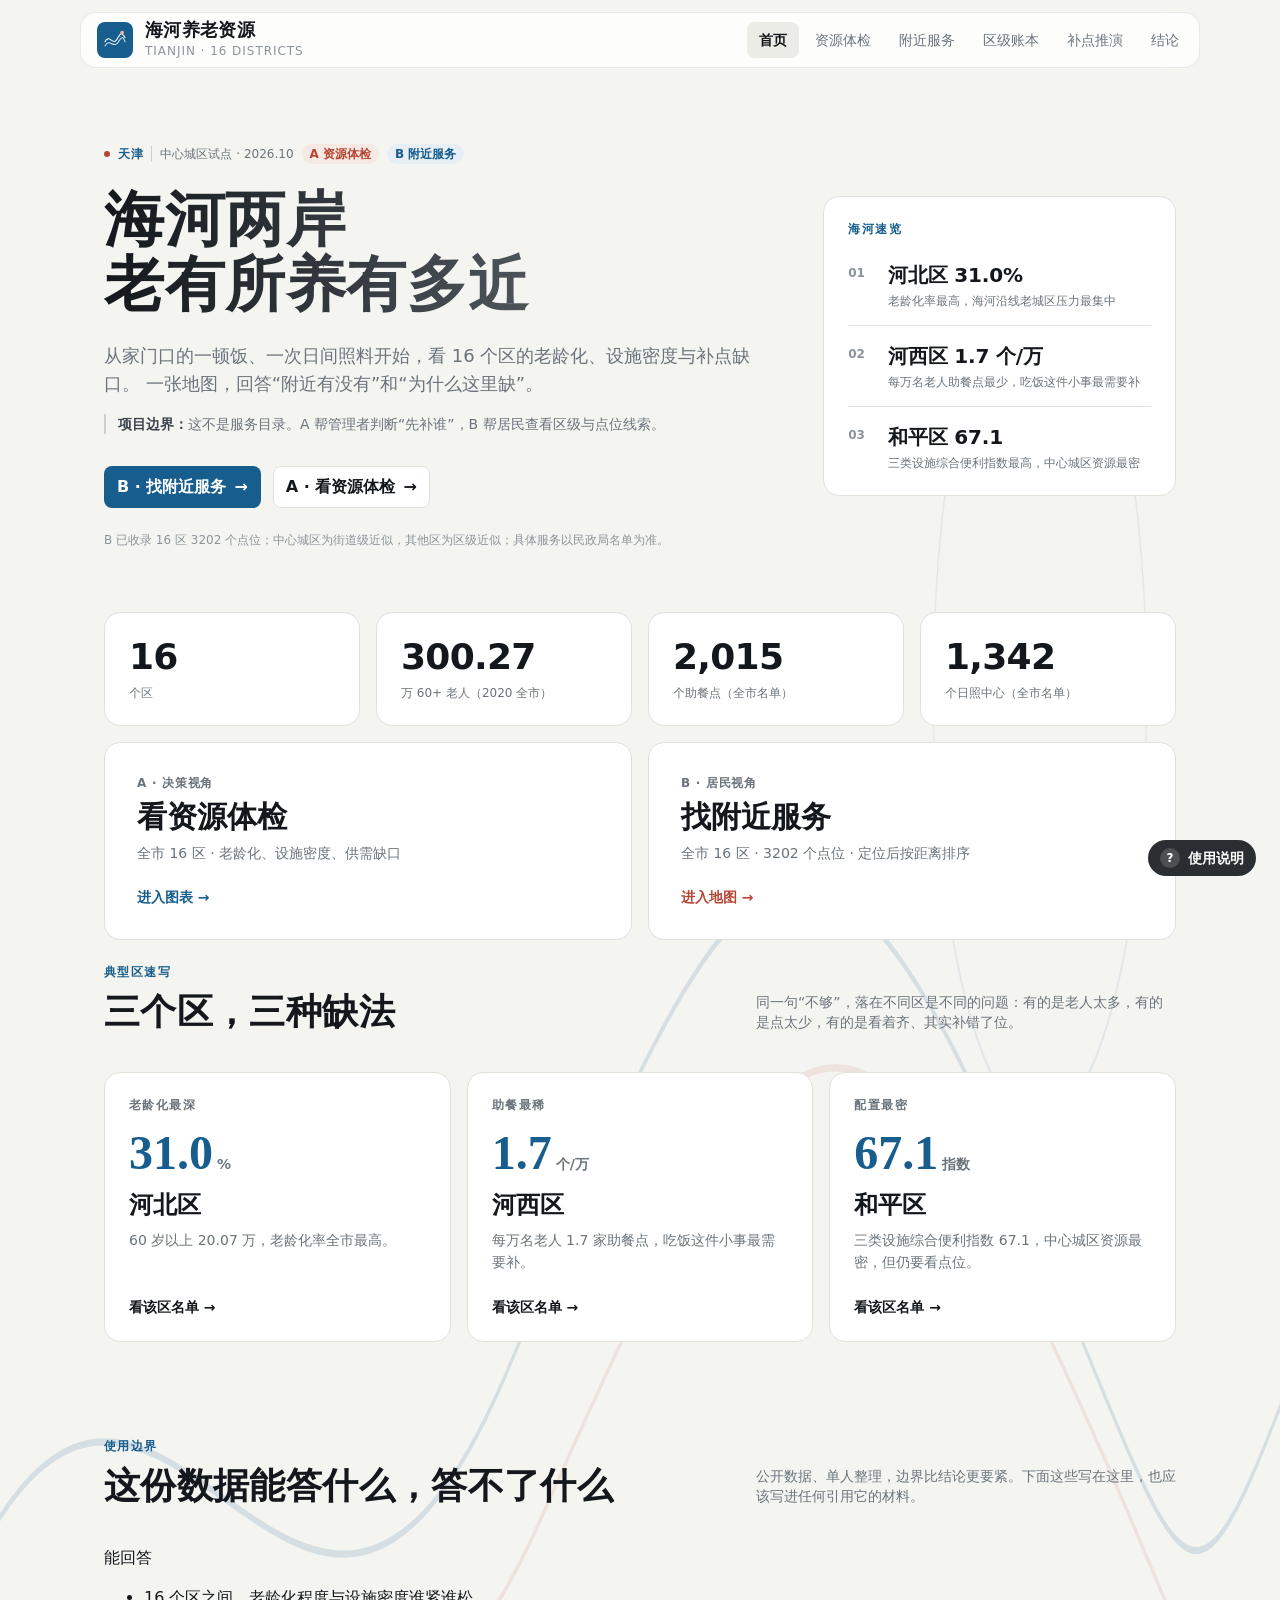
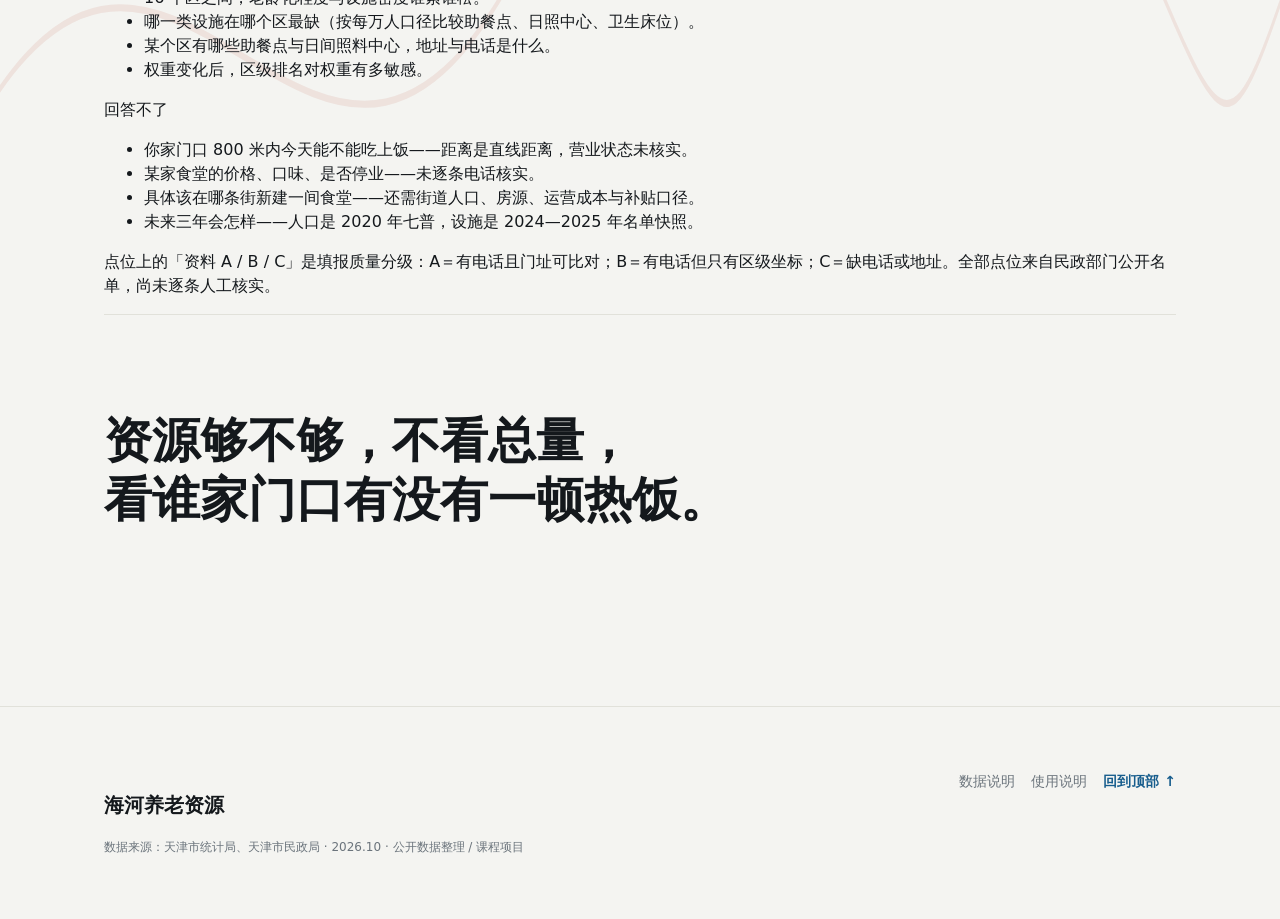
==== commit ed5ca3b3: "deploy: index.html" ====
--- a/index.html
+++ b/index.html
@@ -15,7 +15,8 @@
   <meta name="twitter:card" content="summary_large_image">
   <link rel="icon" href="assets/favicon.svg" type="image/svg+xml">
   <link rel="stylesheet" href="vendor/leaflet/leaflet.css">
-  <link rel="stylesheet" href="css/style.css?v=21">
+  <link rel="stylesheet" href="css/style.css?v=25">
+  <link rel="stylesheet" href="css/print.css?v=1" media="print">
   <script>document.documentElement.className += " js";</script>
 </head>
 <body>
@@ -179,6 +180,41 @@
       </div>
 
       <div class="container">
+        <section class="scope" aria-labelledby="scopeTitle" data-reveal>
+          <div class="section-head">
+            <div class="section-title">
+              <p class="section-index">使用边界</p>
+              <h2 id="scopeTitle">这份数据能答什么，答不了什么</h2>
+            </div>
+            <div class="section-meta">
+              <p class="section-desc">公开数据、单人整理，边界比结论更要紧。下面这些写在这里，也应该写进任何引用它的材料。</p>
+            </div>
+          </div>
+          <div class="scope-grid">
+            <div class="scope-col is-yes">
+              <p class="scope-label">能回答</p>
+              <ul>
+                <li>16 个区之间，老龄化程度与设施密度谁紧谁松。</li>
+                <li>哪一类设施在哪个区最缺（按每万人口径比较助餐点、日照中心、卫生床位）。</li>
+                <li>某个区有哪些助餐点与日间照料中心，地址与电话是什么。</li>
+                <li>权重变化后，区级排名对权重有多敏感。</li>
+              </ul>
+            </div>
+            <div class="scope-col is-no">
+              <p class="scope-label">回答不了</p>
+              <ul>
+                <li>你家门口 800 米内今天能不能吃上饭——距离是直线距离，营业状态未核实。</li>
+                <li>某家食堂的价格、口味、是否停业——未逐条电话核实。</li>
+                <li>具体该在哪条街新建一间食堂——还需街道人口、房源、运营成本与补贴口径。</li>
+                <li>未来三年会怎样——人口是 2020 年七普，设施是 2024—2025 年名单快照。</li>
+              </ul>
+            </div>
+          </div>
+          <p class="scope-foot">点位上的「资料 A / B / C」是填报质量分级：A＝有电话且门址可比对；B＝有电话但只有区级坐标；C＝缺电话或地址。全部点位来自民政部门公开名单，尚未逐条人工核实。</p>
+        </section>
+      </div>
+
+      <div class="container">
         <section class="tagline" aria-label="项目主张">
           <p class="tagline-text" id="taglineText">
             <span class="tagline-line">资源够不够，不看总量，</span>
@@ -252,7 +288,7 @@
           <div class="map-grid">
             <div class="map-canvas-wrap">
               <div id="tjMap" class="map-canvas" role="img" aria-label="天津养老服务地图"></div>
-              <p class="map-note">颜色=区级设施密度；点=全市点位（区级/街道级近似）；距离仅作参考。</p>
+              <p class="map-note">颜色＝区级设施密度；点＝全市点位。资料分级：A 有电话且门址可比对，B 有电话但只有区级坐标，C 缺电话或地址；距离为直线距离，仅作参考，未逐条电话核实。</p>
               <div class="map-categories">
                 <div class="map-cat-row">
                   <span class="map-cat-label">设施类型</span>
@@ -437,6 +473,8 @@
     <span>使用说明</span>
   </button>
 
+  <section class="print-sheet" id="printSheet" aria-hidden="true"></section>
+
   <div class="help-modal" id="helpModal" aria-hidden="true">
     <div class="help-backdrop" data-help-close></div>
     <div class="help-dialog" role="dialog" aria-modal="true" aria-labelledby="helpTitle">
@@ -460,11 +498,20 @@
           <h3>看附近点位</h3>
           <p>按助餐、日照筛选，查看门址、电话和资料等级；点右侧列表可同步地图。</p>
         </article>
+        <article>
+          <span>04</span>
+          <h3>打一张一页纸</h3>
+          <p>在“区级账本”点「一页纸 · 打印/存 PDF」，得到单区关键数字、对比表与数据边界，可直接交给社区或写进材料。</p>
+        </article>
       </div>
       <p class="home-scope-note" id="helpPointNote">
         <strong>为什么地图有 3,202 个点位？</strong>
         B 已收录 16 区民政局名单；绝大多数点位已到门址级，少量仍为区级近似。全市区级总数见“区级账本”。
       </p>
+      <p class="home-scope-note">
+        <strong>资料等级怎么看？</strong>
+        A＝有电话且门址可比对；B＝有电话但只有区级坐标；C＝缺电话或地址。所有点位均来自公开名单，<strong>尚未逐条电话核实</strong>，营业状态与价格以电话确认为准。
+      </p>
       <div class="help-actions">
         <a class="btn btn-primary" href="#/map" data-help-close>去 B 找附近服务</a>
         <a class="btn btn-ghost" href="#/checkup" data-help-close>去 A 看资源体检</a>
@@ -476,7 +523,7 @@
   <script src="data/tianjin_geo.js?v=11"></script>
   <script src="vendor/echarts.min.js"></script>
   <script src="vendor/leaflet/leaflet.js"></script>
-  <script src="js/app.js?v=28"></script>
-  <script src="js/ui.js?v=3"></script>
+  <script src="js/app.js?v=29"></script>
+  <script src="js/ui.js?v=5"></script>
 </body>
 </html>
--- a/css/style.css
+++ b/css/style.css
@@ -1,2535 +1,2586 @@
-/* =========================================================
-   海河养老资源体检 · 视觉系统
-   冷白底 / 海河蓝 / 砖红强调 / 现代无衬线
-   ========================================================= */
-
-:root {
-  --bg: #f4f7f9;
-  --surface: #ffffff;
-  --surface-2: #edf3f7;
-  --surface-3: #e4eef5;
-  --ink: #102338;
-  --muted: #5f7182;
-  --muted-2: #8fa3b3;
-  --line: #d8e2e9;
-  --line-strong: #b8c8d4;
-  --blue: #175d8d;
-  --blue-dark: #0e3f63;
-  --blue-deep: #0a2942;
-  --blue-soft: #e4eff7;
-  --red: #b54633;
-  --red-soft: #f8e9e4;
-  --teal: #0f766e;
-  --amber: #c47a18;
-  --radius: 16px;
-  --shadow: 0 12px 30px rgba(16, 35, 58, 0.07);
-  --shadow-sm: 0 4px 14px rgba(16, 35, 58, 0.05);
-  --sans: "Segoe UI", "Microsoft YaHei", "PingFang SC", "Hiragino Sans GB", sans-serif;
-}
-
-* {
-  box-sizing: border-box;
-}
-
-html {
-  scroll-behavior: smooth;
-}
-
-body {
-  margin: 0;
-  color: var(--ink);
-  background: var(--bg);
-  font-family: var(--sans);
-  font-size: 15px;
-  line-height: 1.7;
-  -webkit-font-smoothing: antialiased;
-}
-
-::selection {
-  background: var(--blue);
-  color: #fff;
-}
-
-a {
-  color: inherit;
-  text-decoration: none;
-}
-
-button,
-input,
-select {
-  font: inherit;
-}
-
-button {
-  cursor: pointer;
-}
-
-img,
-svg {
-  max-width: 100%;
-}
-
-.container {
-  width: min(1180px, calc(100% - 48px));
-  margin: 0 auto;
-}
-
-/* ---------- 顶部信息条 ---------- */
-.masthead {
-  background: var(--blue-deep);
-  color: #b9d3e2;
-  font-size: 10px;
-  letter-spacing: 0.08em;
-}
-
-.masthead-inner {
-  display: flex;
-  justify-content: space-between;
-  gap: 20px;
-  padding: 7px 0;
-}
-
-/* ---------- 导航 ---------- */
-.site-header {
-  position: sticky;
-  top: 0;
-  z-index: 40;
-  background: rgba(255, 255, 255, 0.92);
-  border-bottom: 1px solid var(--line);
-  backdrop-filter: blur(12px);
-}
-
-.header-inner {
-  display: flex;
-  align-items: center;
-  justify-content: space-between;
-  height: 68px;
-}
-
-.brand {
-  display: inline-flex;
-  align-items: center;
-  gap: 10px;
-  min-width: 0;
-}
-
-.brand-mark {
-  display: grid;
-  place-items: center;
-  width: 38px;
-  height: 38px;
-  flex: 0 0 auto;
-}
-
-.brand-mark svg {
-  width: 38px;
-  height: 38px;
-  overflow: visible;
-}
-
-.brand-mark .river {
-  fill: none;
-  stroke-linecap: round;
-  stroke-width: 1.8;
-}
-
-.brand-mark .river-a {
-  stroke: var(--blue);
-}
-
-.brand-mark .river-b {
-  stroke: #7fa8c4;
-  stroke-width: 1.4;
-}
-
-.brand-mark .river-dot {
-  fill: var(--red);
-}
-
-.brand-copy {
-  display: flex;
-  flex-direction: column;
-  min-width: 0;
-}
-
-.brand-text {
-  overflow: hidden;
-  color: var(--ink);
-  font-size: 15.5px;
-  font-weight: 750;
-  line-height: 1.2;
-  letter-spacing: -0.015em;
-  text-overflow: ellipsis;
-  white-space: nowrap;
-}
-
-.brand-text b {
-  color: var(--blue);
-  font-weight: 800;
-}
-
-.brand-sub {
-  margin-top: 2px;
-  color: var(--muted-2);
-  font-size: 7.5px;
-  font-weight: 600;
-  letter-spacing: 0.14em;
-  line-height: 1.2;
-}
-
-.nav {
-  display: flex;
-  align-items: center;
-  gap: 3px;
-}
-
-.nav-link {
-  padding: 8px 12px;
-  border-radius: 999px;
-  color: var(--muted);
-  font-size: 12.5px;
-  font-weight: 600;
-  transition: color 0.16s ease, background 0.16s ease;
-}
-
-.nav-link:hover {
-  color: var(--blue);
-  background: var(--blue-soft);
-}
-
-.nav-link.active {
-  color: #fff;
-  background: var(--blue);
-}
-
-.nav-toggle {
-  display: none;
-  width: 40px;
-  height: 36px;
-  padding: 9px;
-  border: 1px solid var(--line);
-  border-radius: 9px;
-  background: #fff;
-}
-
-.nav-toggle span {
-  display: block;
-  height: 1.5px;
-  margin: 4px 0;
-  background: var(--ink);
-}
-
-/* ---------- 首页 ---------- */
-.hero {
-  position: relative;
-  overflow: hidden;
-  padding: 70px 0 30px;
-  background: linear-gradient(180deg, #eef5f9 0%, var(--bg) 560px);
-}
-
-.hero-river {
-  position: absolute;
-  inset: 0;
-  z-index: 0;
-  pointer-events: none;
-}
-
-.hero-river svg {
-  width: 100%;
-  height: 100%;
-}
-
-.hero .container {
-  position: relative;
-  z-index: 1;
-}
-
-.hero-grid {
-  display: grid;
-  grid-template-columns: minmax(0, 1.18fr) minmax(320px, 0.82fr);
-  gap: 48px;
-  align-items: center;
-}
-
-.eyebrow {
-  display: inline-flex;
-  align-items: center;
-  flex-wrap: wrap;
-  gap: 8px;
-  margin: 0 0 18px;
-  padding: 0;
-  border: 0;
-  background: transparent;
-  color: var(--muted);
-  font-size: 10.5px;
-  font-weight: 650;
-  letter-spacing: 0.04em;
-}
-
-.eyebrow-loc {
-  display: inline-flex;
-  align-items: center;
-  gap: 6px;
-  color: var(--blue);
-  font-size: 11px;
-  font-weight: 750;
-  letter-spacing: 0.06em;
-}
-
-.eyebrow-loc i {
-  width: 6px;
-  height: 6px;
-  border-radius: 50%;
-  background: var(--red);
-}
-
-.eyebrow-scope {
-  padding-left: 8px;
-  border-left: 1px solid var(--line-strong);
-  color: var(--muted);
-  font-size: 10px;
-  font-weight: 550;
-}
-
-.eyebrow-mode {
-  padding: 4px 8px;
-  border-radius: 999px;
-  background: var(--blue-soft);
-  color: var(--blue);
-  font-size: 9px;
-  font-weight: 650;
-}
-
-.eyebrow-mode.is-a {
-  background: var(--red-soft);
-  color: var(--red);
-}
-
-.hero h1 {
-  margin: 0;
-  color: var(--ink);
-  font-family: "方正小标宋简体", "FZXiaoBiaoSong-B05S", "FZXBSJW", "STZhongsong", "Noto Serif SC", "SimSun", serif;
-  font-size: clamp(42px, 5.4vw, 68px);
-  font-weight: 400;
-  line-height: 1.14;
-  letter-spacing: 0.01em;
-}
-
-.hero h1 span {
-  color: var(--blue);
-  background: none;
-  border-bottom: 4px solid rgba(181, 70, 51, 0.28);
-  padding-bottom: 3px;
-}
-
-.lead {
-  max-width: 580px;
-  margin: 22px 0 0;
-  color: var(--muted);
-  font-size: 15.5px;
-  line-height: 1.8;
-}
-
-.hero-actions {
-  display: flex;
-  flex-wrap: wrap;
-  gap: 10px;
-  margin-top: 26px;
-}
-
-.btn {
-  display: inline-flex;
-  align-items: center;
-  gap: 8px;
-  padding: 11px 16px;
-  border: 1px solid transparent;
-  border-radius: 10px;
-  font-size: 12.5px;
-  font-weight: 700;
-  transition: transform 0.16s ease, box-shadow 0.16s ease, background 0.16s ease;
-}
-
-.btn:hover {
-  transform: translateY(-1px);
-}
-
-.btn-primary {
-  background: var(--blue);
-  color: #fff;
-  box-shadow: 0 8px 20px rgba(23, 93, 141, 0.22);
-}
-
-.btn-primary:hover {
-  background: var(--blue-dark);
-}
-
-.btn-ghost {
-  border-color: var(--line);
-  background: #fff;
-  color: var(--ink);
-}
-
-.btn-ghost:hover {
-  border-color: var(--blue);
-  color: var(--blue);
-  box-shadow: var(--shadow-sm);
-}
-
-.hero-note {
-  margin: 20px 0 0;
-  padding-left: 12px;
-  border-left: 3px solid #c9dfec;
-  color: var(--muted-2);
-  font-size: 10.5px;
-  line-height: 1.7;
-}
-
-/* ---------- 速览卡 ---------- */
-.brief {
-  padding: 22px 24px 8px;
-  border: 1px solid var(--line);
-  border-top: 4px solid var(--blue);
-  border-radius: 18px;
-  background: var(--surface);
-  box-shadow: var(--shadow);
-}
-
-.brief-label {
-  margin: 0 0 4px;
-  color: var(--blue);
-  font-size: 10px;
-  font-weight: 700;
-  letter-spacing: 0.12em;
-}
-
-.brief-item {
-  display: grid;
-  grid-template-columns: 34px 1fr;
-  gap: 12px;
-  align-items: start;
-  padding: 15px 0;
-  border-top: 1px solid var(--line);
-}
-
-.brief-item:first-of-type {
-  border-top: 0;
-}
-
-.brief-num {
-  display: grid;
-  place-items: center;
-  width: 28px;
-  height: 28px;
-  margin-top: 2px;
-  border-radius: 50%;
-  background: var(--blue-soft);
-  color: var(--blue);
-  font-size: 9.5px;
-  font-weight: 700;
-}
-
-.brief-item strong {
-  display: block;
-  color: var(--ink);
-  font-size: 18px;
-  font-weight: 750;
-  line-height: 1.35;
-  letter-spacing: -0.015em;
-}
-
-.brief-item p {
-  margin: 3px 0 0;
-  color: var(--muted);
-  font-size: 11px;
-  line-height: 1.6;
-}
-
-/* ---------- 四个数字 ---------- */
-.figure-strip {
-  display: grid;
-  grid-template-columns: repeat(4, 1fr);
-  gap: 14px;
-  margin-top: 36px;
-}
-
-.figure {
-  padding: 18px 20px;
-  border: 1px solid var(--line);
-  border-radius: 14px;
-  background: var(--surface);
-  box-shadow: var(--shadow-sm);
-}
-
-.figure strong {
-  display: block;
-  color: var(--blue);
-  font-size: 32px;
-  font-weight: 780;
-  line-height: 1.15;
-  letter-spacing: -0.035em;
-  font-variant-numeric: tabular-nums;
-}
-
-.figure span {
-  display: block;
-  margin-top: 3px;
-  color: var(--muted);
-  font-size: 10.5px;
-}
-
-/* ---------- 区块 ---------- */
-.section {
-  padding: 76px 0;
-  scroll-margin-top: 84px;
-}
-
-.section-query {
-  background: var(--surface-2);
-}
-
-.section-head {
-  display: flex;
-  align-items: flex-end;
-  justify-content: space-between;
-  gap: 32px;
-  margin-bottom: 28px;
-}
-
-.section-index {
-  margin: 0 0 7px;
-  color: var(--blue);
-  font-size: 10.5px;
-  font-weight: 700;
-  letter-spacing: 0.11em;
-}
-
-.section-title h2 {
-  margin: 0;
-  color: var(--ink);
-  font-size: 33px;
-  font-weight: 760;
-  line-height: 1.2;
-  letter-spacing: -0.025em;
-}
-
-.section-desc {
-  max-width: 390px;
-  margin: 0;
-  color: var(--muted);
-  font-size: 12.5px;
-  line-height: 1.75;
-}
-
-/* ---------- 图表 ---------- */
-.tabs {
-  display: inline-flex;
-  gap: 2px;
-  margin-bottom: 14px;
-  padding: 4px;
-  border-radius: 12px;
-  background: var(--surface-3);
-}
-
-.tab {
-  padding: 8px 18px;
-  border: 0;
-  border-radius: 9px;
-  background: transparent;
-  color: var(--muted);
-  font-size: 12px;
-  font-weight: 650;
-  transition: background 0.16s ease, color 0.16s ease, box-shadow 0.16s ease;
-}
-
-.tab:hover {
-  color: var(--blue);
-}
-
-.tab.active {
-  background: #fff;
-  color: var(--blue);
-  box-shadow: 0 2px 8px rgba(16, 35, 58, 0.08);
-}
-
-.chart-card {
-  padding: 20px 22px 16px;
-  border: 1px solid var(--line);
-  border-radius: 18px;
-  background: var(--surface);
-  box-shadow: var(--shadow);
-}
-
-.chart-head {
-  display: flex;
-  align-items: flex-start;
-  justify-content: space-between;
-  gap: 20px;
-  margin-bottom: 4px;
-}
-
-.chart-head h3 {
-  margin: 0;
-  color: var(--ink);
-  font-size: 17px;
-  font-weight: 750;
-  letter-spacing: -0.015em;
-}
-
-.chart-head p {
-  margin: 3px 0 0;
-  color: var(--muted);
-  font-size: 11.5px;
-}
-
-.chart-badge {
-  flex: 0 0 auto;
-  padding: 5px 10px;
-  border-radius: 999px;
-  background: var(--blue-soft);
-  color: var(--blue);
-  font-size: 9.5px;
-  font-weight: 700;
-}
-
-.chart {
-  width: 100%;
-  height: 470px;
-  margin-top: 2px;
-}
-
-.chart-note {
-  margin: 4px 0 0;
-  padding-top: 10px;
-  border-top: 1px dashed var(--line);
-  color: var(--muted-2);
-  font-size: 10.5px;
-  line-height: 1.65;
-}
-
-/* ---------- 筛选 ---------- */
-.filter-card {
-  padding: 14px 16px 10px;
-  border: 1px solid var(--line);
-  border-radius: 16px;
-  background: var(--surface);
-  box-shadow: var(--shadow-sm);
-}
-
-.filter-row {
-  display: flex;
-  align-items: center;
-  justify-content: space-between;
-  gap: 16px;
-  flex-wrap: wrap;
-}
-
-.chips {
-  display: flex;
-  flex-wrap: wrap;
-  gap: 6px;
-}
-
-.chip {
-  padding: 6px 12px;
-  border: 1px solid var(--line);
-  border-radius: 999px;
-  background: var(--surface);
-  color: var(--muted);
-  font-size: 11px;
-  font-weight: 600;
-  transition: color 0.15s ease, border-color 0.15s ease, background 0.15s ease;
-}
-
-.chip:hover {
-  border-color: var(--blue);
-  color: var(--blue);
-}
-
-.chip.active {
-  border-color: var(--blue);
-  background: var(--blue);
-  color: #fff;
-}
-
-.filter-controls {
-  display: flex;
-  gap: 8px;
-}
-
-#searchInput {
-  width: 242px;
-  padding: 9px 12px;
-  border: 1px solid var(--line);
-  border-radius: 9px;
-  outline: none;
-  background: #f8fbfd;
-  color: var(--ink);
-  font-size: 12px;
-  transition: border-color 0.15s ease, box-shadow 0.15s ease;
-}
-
-#searchInput::placeholder {
-  color: var(--muted-2);
-}
-
-#searchInput:focus {
-  border-color: var(--blue);
-  box-shadow: 0 0 0 3px rgba(23, 93, 141, 0.1);
-}
-
-.result-bar {
-  display: flex;
-  justify-content: space-between;
-  gap: 16px;
-  margin-top: 10px;
-  padding-top: 9px;
-  border-top: 1px solid var(--line);
-  color: var(--muted);
-  font-size: 10.5px;
-}
-
-.result-hint {
-  color: var(--muted-2);
-}
-
-/* ---------- 区级卡 ---------- */
-.facility-grid {
-  display: grid;
-  grid-template-columns: repeat(2, minmax(0, 1fr));
-  gap: 14px;
-  margin-top: 16px;
-}
-
-.district-card {
-  display: flex;
-  flex-direction: column;
-  padding: 18px;
-  border: 1px solid var(--line);
-  border-radius: 14px;
-  background: var(--surface);
-  transition: transform 0.16s ease, box-shadow 0.16s ease, border-color 0.16s ease;
-}
-
-.district-card:hover {
-  transform: translateY(-2px);
-  border-color: #bfd5e4;
-  box-shadow: var(--shadow-sm);
-}
-
-.district-head {
-  display: flex;
-  align-items: baseline;
-  justify-content: space-between;
-  gap: 10px;
-}
-
-.district-head h4 {
-  margin: 0;
-  color: var(--ink);
-  font-size: 17px;
-  font-weight: 750;
-  letter-spacing: -0.015em;
-}
-
-.district-head span {
-  color: var(--red);
-  font-size: 10.5px;
-  font-weight: 650;
-  font-variant-numeric: tabular-nums;
-}
-
-.district-metrics {
-  display: grid;
-  grid-template-columns: repeat(3, 1fr);
-  gap: 7px;
-  margin: 12px 0 13px;
-}
-
-.district-metric {
-  padding: 8px;
-  border: 1px solid #e3edf3;
-  border-radius: 9px;
-  background: #f3f8fb;
-}
-
-.district-metric strong {
-  display: block;
-  color: var(--ink);
-  font-size: 18px;
-  font-weight: 750;
-  line-height: 1.2;
-  font-variant-numeric: tabular-nums;
-}
-
-.district-metric span {
-  display: block;
-  margin-top: 2px;
-  color: var(--muted);
-  font-size: 9px;
-  line-height: 1.45;
-}
-
-.district-links {
-  display: flex;
-  flex-wrap: wrap;
-  gap: 14px;
-  margin-top: auto;
-}
-
-.map-link {
-  display: inline-flex;
-  align-items: center;
-  gap: 4px;
-  color: var(--blue);
-  font-size: 10.5px;
-  font-weight: 650;
-}
-
-.map-link:hover {
-  color: var(--red);
-  text-decoration: underline;
-  text-underline-offset: 3px;
-}
-
-.empty-state {
-  grid-column: 1 / -1;
-  padding: 40px 20px;
-  border: 1px dashed var(--line-strong);
-  border-radius: 14px;
-  color: var(--muted);
-  text-align: center;
-  font-size: 13px;
-}
-
-/* ---------- 实验室 ---------- */
-.lab {
-  position: relative;
-  overflow: hidden;
-  background: var(--blue-deep);
-  color: #fff;
-}
-
-.lab::before,
-.lab::after {
-  content: "";
-  position: absolute;
-  border: 1px solid rgba(255, 255, 255, 0.09);
-  border-radius: 50%;
-  pointer-events: none;
-}
-
-.lab::before {
-  top: -210px;
-  right: -120px;
-  width: 560px;
-  height: 560px;
-}
-
-.lab::after {
-  bottom: -300px;
-  left: -160px;
-  width: 620px;
-  height: 620px;
-  border-color: rgba(255, 255, 255, 0.05);
-}
-
-.lab .container {
-  position: relative;
-  z-index: 1;
-}
-
-.lab .section-index {
-  color: #7fc4ec;
-}
-
-.lab .section-title h2 {
-  color: #fff;
-}
-
-.lab .section-desc {
-  color: #b9d3e2;
-}
-
-.lab-grid {
-  display: grid;
-  grid-template-columns: minmax(280px, 0.82fr) minmax(0, 1.18fr);
-  gap: 24px;
-  align-items: start;
-}
-
-.lab-controls {
-  padding: 22px;
-  border: 1px solid rgba(255, 255, 255, 0.14);
-  border-radius: 18px;
-  background: rgba(255, 255, 255, 0.06);
-}
-
-.lab-label {
-  margin: 0 0 9px;
-  color: #9fc7df;
-  font-size: 10px;
-  font-weight: 700;
-  letter-spacing: 0.12em;
-}
-
-.lab-presets {
-  margin-bottom: 10px;
-}
-
-.lab-presets .chip {
-  border-color: rgba(255, 255, 255, 0.18);
-  background: rgba(255, 255, 255, 0.07);
-  color: #dbeaf4;
-}
-
-.lab-presets .chip:hover {
-  border-color: #9fc7df;
-  color: #fff;
-}
-
-.lab-presets .chip.active {
-  border-color: #fff;
-  background: #fff;
-  color: var(--blue-deep);
-}
-
-.slider-row {
-  padding: 13px 0 11px;
-  border-bottom: 1px solid rgba(255, 255, 255, 0.12);
-}
-
-.slider-row label {
-  display: flex;
-  justify-content: space-between;
-  gap: 10px;
-  color: #eaf3f9;
-  font-size: 12.5px;
-}
-
-.slider-row label span {
-  color: #ffb36b;
-  font-weight: 700;
-  font-variant-numeric: tabular-nums;
-}
-
-.slider-row input[type="range"] {
-  width: 100%;
-  margin: 10px 0 0;
-  accent-color: #7fc4ec;
-  cursor: pointer;
-}
-
-.lab-hint {
-  margin: 12px 0 0;
-  color: #9fc7df;
-  font-size: 10.5px;
-  line-height: 1.7;
-}
-
-.lab-chart-wrap {
-  padding: 10px 10px 4px;
-  border-radius: 18px;
-  background: #fff;
-  box-shadow: 0 18px 50px rgba(0, 0, 0, 0.18);
-}
-
-.lab-chart {
-  width: 100%;
-  height: 430px;
-  border: 0;
-  background: transparent;
-}
-
-.lab-insight {
-  margin: 8px 0 0;
-  padding: 10px 12px;
-  border-left: 3px solid var(--red);
-  border-radius: 0 8px 8px 0;
-  background: #f2f7fa;
-  color: #33475b;
-  font-size: 11px;
-  line-height: 1.7;
-}
-
-/* ---------- 结论 ---------- */
-.insight-grid {
-  display: grid;
-  grid-template-columns: repeat(4, minmax(0, 1fr));
-  gap: 14px;
-}
-
-.insight-card {
-  position: relative;
-  display: flex;
-  flex-direction: column;
-  padding: 18px;
-  overflow: hidden;
-  border: 1px solid var(--line);
-  border-radius: 14px;
-  background: var(--surface);
-}
-
-.insight-card::before {
-  content: "";
-  position: absolute;
-  inset: 0 auto auto 0;
-  width: 100%;
-  height: 3px;
-  background: var(--blue);
-}
-
-.insight-card:nth-child(2)::before,
-.insight-card:nth-child(4)::before {
-  background: var(--red);
-}
-
-.insight-label {
-  color: var(--muted);
-  font-size: 10px;
-  font-weight: 650;
-  letter-spacing: 0.06em;
-}
-
-.insight-value {
-  margin: 8px 0 6px;
-  color: var(--blue);
-  font-size: 30px;
-  font-weight: 780;
-  line-height: 1.1;
-  letter-spacing: -0.03em;
-  font-variant-numeric: tabular-nums;
-}
-
-.insight-card p {
-  margin: 0 0 12px;
-  color: var(--muted);
-  font-size: 11.5px;
-  line-height: 1.65;
-}
-
-.insight-tag {
-  align-self: flex-start;
-  margin-top: auto;
-  padding: 3px 8px;
-  border-radius: 999px;
-  background: var(--surface-2);
-  color: var(--muted);
-  font-size: 9px;
-  font-weight: 600;
-}
-
-/* ---------- 建议 ---------- */
-.recommend-card {
-  display: grid;
-  grid-template-columns: minmax(0, 0.72fr) minmax(0, 1.28fr);
-  gap: 34px;
-  margin-top: 20px;
-  padding: 28px;
-  border-radius: 18px;
-  background: var(--blue-dark);
-  color: #fff;
-}
-
-.recommend-head .section-index {
-  color: #7fc4ec;
-}
-
-.recommend-head h3 {
-  margin: 0;
-  color: #fff;
-  font-size: 24px;
-  font-weight: 760;
-  line-height: 1.25;
-  letter-spacing: -0.02em;
-}
-
-.recommend-head p {
-  margin: 10px 0 0;
-  color: #b9d3e2;
-  font-size: 12px;
-  line-height: 1.7;
-}
-
-.recommend-list {
-  margin: 0;
-  padding: 0;
-  list-style: none;
-  counter-reset: rec;
-}
-
-.recommend-list li {
-  position: relative;
-  padding: 12px 0 12px 38px;
-  border-top: 1px solid rgba(255, 255, 255, 0.14);
-  color: #dbeaf4;
-  font-size: 12px;
-  line-height: 1.65;
-  counter-increment: rec;
-}
-
-.recommend-list li:first-child {
-  border-top: 0;
-}
-
-.recommend-list li::before {
-  content: "0" counter(rec);
-  position: absolute;
-  top: 13px;
-  left: 0;
-  color: #ffb36b;
-  font-size: 10px;
-  font-weight: 700;
-}
-
-.recommend-list strong {
-  color: #fff;
-}
-
-/* ---------- 数据说明 ---------- */
-.data-note {
-  margin-top: 20px;
-  padding: 18px 20px;
-  border: 1px solid var(--line);
-  border-radius: 14px;
-  background: var(--surface);
-  color: var(--muted);
-  font-size: 11px;
-  line-height: 1.7;
-}
-
-.data-note h3 {
-  margin: 0 0 5px;
-  color: var(--ink);
-  font-size: 12.5px;
-  font-weight: 700;
-}
-
-.data-note p {
-  margin: 4px 0 0;
-}
-
-.data-sources {
-  color: var(--muted-2);
-  font-size: 10px;
-}
-
-/* ---------- 页脚 ---------- */
-.site-footer {
-  padding: 26px 0;
-  background: var(--blue-deep);
-  color: #9fc7df;
-  font-size: 10.5px;
-}
-
-.footer-inner {
-  display: flex;
-  justify-content: space-between;
-  gap: 20px;
-}
-
-.footer-inner p {
-  margin: 0;
-}
-
-/* ---------- 响应式 ---------- */
-@media (max-width: 1000px) {
-  .hero-grid {
-    grid-template-columns: 1fr;
-    gap: 30px;
-  }
-
-  .brief {
-    max-width: 620px;
-  }
-
-  .insight-grid {
-    grid-template-columns: repeat(2, minmax(0, 1fr));
-  }
-
-  .recommend-card {
-    grid-template-columns: 1fr;
-    gap: 16px;
-  }
-}
-
-@media (max-width: 860px) {
-  .section-head {
-    display: block;
-  }
-
-  .section-desc {
-    margin-top: 10px;
-    max-width: 580px;
-  }
-
-  .lab-grid {
-    grid-template-columns: 1fr;
-  }
-
-  .lab-chart {
-    height: 390px;
-  }
-
-  .facility-grid {
-    grid-template-columns: 1fr;
-  }
-}
-
-@media (max-width: 760px) {
-  .container {
-    width: calc(100% - 32px);
-  }
-
-  .masthead-inner span:nth-child(3) {
-    display: none;
-  }
-
-  .header-inner {
-    height: 62px;
-  }
-
-  .brand-text {
-    font-size: 14px;
-  }
-
-  .brand-sub {
-    display: none;
-  }
-
-  .nav {
-    display: none;
-    position: absolute;
-    top: 62px;
-    left: 0;
-    right: 0;
-    flex-direction: column;
-    align-items: stretch;
-    gap: 4px;
-    padding: 12px 16px 16px;
-    border-bottom: 1px solid var(--line);
-    background: #fff;
-    box-shadow: 0 18px 30px rgba(16, 35, 58, 0.1);
-  }
-
-  .nav.open {
-    display: flex;
-  }
-
-  .nav-link {
-    padding: 10px 12px;
-    border-radius: 8px;
-  }
-
-  .nav-toggle {
-    display: block;
-  }
-
-  .hero {
-    padding: 50px 0 24px;
-  }
-
-  .hero h1 {
-    font-size: clamp(38px, 11vw, 48px);
-  }
-
-  .lead {
-    font-size: 14px;
-  }
-
-  .figure-strip {
-    grid-template-columns: repeat(2, minmax(0, 1fr));
-    gap: 10px;
-    margin-top: 28px;
-  }
-
-  .figure {
-    padding: 15px 16px;
-  }
-
-  .figure strong {
-    font-size: 27px;
-  }
-
-  .section {
-    padding: 58px 0;
-  }
-
-  .section-title h2 {
-    font-size: 28px;
-  }
-
-  .tabs {
-    display: flex;
-    width: 100%;
-    overflow-x: auto;
-  }
-
-  .tab {
-    flex: 1 0 auto;
-    padding: 8px 14px;
-  }
-
-  .chart-card {
-    padding: 16px 14px 12px;
-  }
-
-  .chart {
-    height: 390px;
-  }
-
-  .filter-row {
-    display: block;
-  }
-
-  .filter-controls {
-    margin-top: 10px;
-  }
-
-  #searchInput {
-    width: 100%;
-  }
-
-  .result-hint {
-    display: none;
-  }
-
-  .district-metrics {
-    gap: 6px;
-  }
-
-  .district-metric strong {
-    font-size: 17px;
-  }
-
-  .lab-controls {
-    padding: 18px;
-  }
-
-  .lab-chart {
-    height: 350px;
-  }
-
-  .insight-grid {
-    grid-template-columns: 1fr;
-  }
-
-  .recommend-card {
-    padding: 22px 18px;
-  }
-
-  .footer-inner {
-    display: block;
-  }
-
-  .footer-inner p + p {
-    margin-top: 5px;
-  }
-}
-
-@media (max-width: 420px) {
-  .hero h1 {
-    font-size: 36px;
-  }
-
-  .hero-actions {
-    display: grid;
-  }
-
-  .btn {
-    justify-content: center;
-  }
-
-  .brief {
-    padding: 18px 18px 6px;
-  }
-
-  .district-metrics {
-    grid-template-columns: 1fr 1fr;
-  }
-
-  .district-metric:last-child {
-    grid-column: 1 / -1;
-  }
-}
-
-@media (prefers-reduced-motion: reduce) {
-  *,
-  *::before,
-  *::after {
-    scroll-behavior: auto !important;
-    transition-duration: 0.01ms !important;
-  }
-}
-
-/* ---------- A 补点清单 ---------- */
-.a-actions {
-  margin-top: 16px;
-  padding: 20px;
-  border: 1px solid var(--line);
-  border-radius: 16px;
-  background: var(--surface);
-  box-shadow: var(--shadow-sm);
-}
-
-.a-actions-head {
-  display: flex;
-  align-items: flex-end;
-  justify-content: space-between;
-  gap: 24px;
-}
-
-.a-actions-head h3 {
-  margin: 0;
-  color: var(--ink);
-  font-size: 19px;
-  font-weight: 750;
-  letter-spacing: -0.015em;
-}
-
-.a-actions-head > p {
-  max-width: 430px;
-  margin: 0;
-  color: var(--muted);
-  font-size: 11px;
-  line-height: 1.65;
-}
-
-.a-action-grid {
-  display: grid;
-  grid-template-columns: repeat(3, minmax(0, 1fr));
-  gap: 9px;
-  margin-top: 14px;
-}
-
-.a-action-card {
-  padding: 13px;
-  border: 1px solid #e3edf3;
-  border-radius: 11px;
-  background: #f4f9fc;
-}
-
-.a-action-top {
-  display: flex;
-  align-items: center;
-  justify-content: space-between;
-  gap: 8px;
-}
-
-.a-action-rank {
-  color: var(--muted-2);
-  font-size: 9px;
-  font-weight: 700;
-  letter-spacing: 0.1em;
-}
-
-.a-action-gap {
-  color: var(--red);
-  font-size: 17px;
-  font-weight: 780;
-  letter-spacing: -0.02em;
-  font-variant-numeric: tabular-nums;
-}
-
-.a-action-card h4 {
-  margin: 3px 0 2px;
-  color: var(--ink);
-  font-size: 15px;
-  font-weight: 750;
-}
-
-.a-action-card p {
-  margin: 0 0 9px;
-  color: var(--muted);
-  font-size: 10px;
-  line-height: 1.55;
-}
-
-.a-action-tag {
-  display: inline-flex;
-  padding: 4px 8px;
-  border-radius: 999px;
-  background: var(--red-soft);
-  color: var(--red);
-  font-size: 9.5px;
-  font-weight: 650;
-}
-
-.a-action-tag:hover {
-  background: var(--red);
-  color: #fff;
-}
-
-@media (max-width: 860px) {
-  .a-actions-head {
-    display: block;
-  }
-
-  .a-actions-head > p {
-    margin-top: 8px;
-  }
-
-  .a-action-grid {
-    grid-template-columns: 1fr;
-  }
-}
-
-/* ---------- B 附近地图 ---------- */
-.map-section {
-  padding-top: 58px;
-}
-
-.map-shell {
-  padding: 14px;
-  border: 1px solid var(--line);
-  border-radius: 18px;
-  background: var(--surface);
-  box-shadow: var(--shadow);
-}
-
-.map-toolbar {
-  position: relative;
-  z-index: 2000;
-  display: flex;
-  align-items: center;
-  justify-content: space-between;
-  gap: 14px;
-  flex-wrap: wrap;
-  padding: 0 2px 12px;
-}
-
-.map-filter-group {
-  display: flex;
-  flex-wrap: wrap;
-  align-items: center;
-  gap: 6px;
-}
-
-.map-toolbar .chips {
-  gap: 5px;
-}
-
-.map-toolbar .chip {
-  padding: 5px 10px;
-  font-size: 10px;
-}
-
-.map-tools {
-  display: flex;
-  align-items: center;
-  gap: 9px;
-}
-
-.map-btn {
-  padding: 6px 11px;
-  border: 1px solid var(--blue);
-  border-radius: 999px;
-  background: var(--blue);
-  color: #fff;
-  font-size: 10px;
-  font-weight: 650;
-}
-
-.map-btn:hover {
-  background: var(--blue-dark);
-}
-
-.locate-status {
-  color: var(--muted-2);
-  font-size: 9.5px;
-}
-
-.map-grid {
-  display: grid;
-  grid-template-columns: minmax(0, 1.35fr) minmax(300px, 0.65fr);
-  gap: 12px;
-  align-items: stretch;
-}
-
-.map-canvas-wrap {
-  min-width: 0;
-}
-
-.map-canvas {
-  width: 100%;
-  height: 560px;
-  border-radius: 12px;
-  background: #f7fbfd;
-}
-
-.map-note {
-  margin: 7px 2px 0;
-  color: var(--muted-2);
-  font-size: 9.5px;
-  line-height: 1.55;
-}
-
-.map-side {
-  display: flex;
-  flex-direction: column;
-  min-height: 0;
-  padding: 0;
-  border-left: 1px solid var(--line);
-}
-
-.map-district-card {
-  padding: 12px 14px;
-  border-bottom: 1px solid var(--line);
-  background: #f5fafd;
-}
-
-.map-card-label {
-  margin: 0 0 3px;
-  color: var(--blue);
-  font-size: 9px;
-  font-weight: 700;
-  letter-spacing: 0.1em;
-}
-
-.map-district-card h3 {
-  margin: 0;
-  color: var(--ink);
-  font-size: 16px;
-  font-weight: 750;
-  letter-spacing: -0.015em;
-}
-
-.map-district-card p {
-  margin: 4px 0 0;
-  color: var(--muted);
-  font-size: 10px;
-  line-height: 1.6;
-}
-
-.map-card-head {
-  display: flex;
-  align-items: baseline;
-  justify-content: space-between;
-  gap: 8px;
-}
-
-.map-card-head > span {
-  color: var(--red);
-  font-size: 9.5px;
-  font-weight: 650;
-}
-
-.map-card-metrics {
-  display: grid;
-  grid-template-columns: repeat(3, 1fr);
-  gap: 5px;
-  margin-top: 9px;
-}
-
-.map-card-metrics > div {
-  padding: 6px;
-  border: 1px solid #e1edf4;
-  border-radius: 7px;
-  background: #fff;
-}
-
-.map-card-metrics b {
-  display: block;
-  color: var(--blue);
-  font-size: 13px;
-  font-weight: 750;
-  line-height: 1.25;
-}
-
-.map-card-metrics b.is-gap {
-  color: var(--red);
-}
-
-.map-card-metrics span {
-  display: block;
-  margin-top: 1px;
-  color: var(--muted-2);
-  font-size: 8px;
-}
-
-.map-card-link {
-  display: inline-block;
-  margin-top: 9px;
-  color: var(--blue);
-  font-size: 9.5px;
-  font-weight: 650;
-}
-
-.map-card-link:hover {
-  color: var(--red);
-}
-
-.map-list-head {
-  display: flex;
-  align-items: center;
-  justify-content: space-between;
-  gap: 8px;
-  padding: 9px 14px 7px;
-  color: var(--muted);
-  font-size: 9.5px;
-}
-
-.map-list-head strong {
-  color: var(--ink);
-  font-size: 10px;
-}
-
-.map-list {
-  overflow: auto;
-  max-height: 430px;
-  padding: 0 14px 12px;
-}
-
-.map-point {
-  padding: 9px 0;
-  border-top: 1px solid var(--line);
-}
-
-.map-point:first-child {
-  border-top: 0;
-}
-
-.map-point-top {
-  display: flex;
-  align-items: center;
-  gap: 6px;
-  flex-wrap: wrap;
-}
-
-.map-point-type {
-  padding: 2px 6px;
-  border-radius: 999px;
-  font-size: 8.5px;
-  font-weight: 650;
-}
-
-.map-point-type.is-meal {
-  background: var(--red-soft);
-  color: var(--red);
-}
-
-.map-point-type.is-day {
-  background: var(--blue-soft);
-  color: var(--blue);
-}
-
-.map-point-geo {
-  color: var(--muted-2);
-  font-size: 8.5px;
-}
-
-.map-point-dist {
-  margin-left: auto;
-  color: var(--red);
-  font-size: 9px;
-  font-weight: 650;
-}
-
-.map-point h4 {
-  margin: 4px 0 2px;
-  color: var(--ink);
-  font-size: 11.5px;
-  font-weight: 700;
-  line-height: 1.45;
-}
-
-.map-point p {
-  margin: 0;
-  color: var(--muted);
-  font-size: 9.5px;
-  line-height: 1.55;
-}
-
-.map-point-phone {
-  display: inline-block;
-  margin-top: 3px;
-  color: var(--blue);
-  font-size: 9px;
-}
-
-.map-list-more,
-.map-empty {
-  padding: 14px 0;
-  color: var(--muted-2);
-  font-size: 10px;
-  line-height: 1.6;
-}
-
-@media (max-width: 1000px) {
-  .map-grid {
-    grid-template-columns: 1fr;
-  }
-
-  .map-canvas {
-    height: 460px;
-  }
-
-  .map-side {
-    border-top: 1px solid var(--line);
-    border-left: 0;
-  }
-
-  .map-list {
-    max-height: 300px;
-  }
-}
-
-@media (max-width: 760px) {
-  .map-shell {
-    padding: 10px;
-  }
-
-  .map-canvas {
-    height: 360px;
-  }
-
-  .map-tools {
-    width: 100%;
-    justify-content: space-between;
-  }
-
-  .map-list {
-    max-height: 320px;
-  }
-}
-
-/* ---------- 分页 ---------- */
-.page {
-  display: none;
-}
-
-.page.active {
-  display: block;
-}
-
-.section-meta {
-  max-width: 430px;
-}
-
-.page-scope {
-  display: inline-flex;
-  margin: 8px 0 0;
-  padding: 4px 9px;
-  border: 1px solid #cfe1ec;
-  border-radius: 999px;
-  background: #f2f8fc;
-  color: var(--blue);
-  font-size: 9.5px;
-  font-weight: 600;
-  line-height: 1.5;
-}
-
-.lab .page-scope {
-  border-color: rgba(255, 255, 255, 0.18);
-  background: rgba(255, 255, 255, 0.07);
-  color: #b9d3e2;
-}
-
-/* 首页两个入口 */
-.home-doors {
-  display: grid;
-  grid-template-columns: repeat(2, minmax(0, 1fr));
-  gap: 14px;
-  margin-top: 24px;
-}
-
-.home-door {
-  position: relative;
-  display: block;
-  padding: 18px 20px;
-  overflow: hidden;
-  border: 1px solid var(--line);
-  border-radius: 16px;
-  background: var(--surface);
-  box-shadow: var(--shadow-sm);
-  transition: transform 0.16s ease, box-shadow 0.16s ease, border-color 0.16s ease;
-}
-
-.home-door::before {
-  content: "";
-  position: absolute;
-  top: 0;
-  left: 0;
-  width: 4px;
-  height: 100%;
-  background: var(--blue);
-}
-
-.home-door-a::before {
-  background: var(--red);
-}
-
-.home-door:hover {
-  transform: translateY(-2px);
-  border-color: #bfd5e4;
-  box-shadow: var(--shadow);
-}
-
-.home-door-tag {
-  color: var(--blue);
-  font-size: 9.5px;
-  font-weight: 700;
-  letter-spacing: 0.08em;
-}
-
-.home-door-a .home-door-tag {
-  color: var(--red);
-}
-
-.home-door strong {
-  display: block;
-  margin: 4px 0 2px;
-  color: var(--ink);
-  font-size: 18px;
-  font-weight: 760;
-  letter-spacing: -0.015em;
-}
-
-.home-door p {
-  margin: 0;
-  color: var(--muted);
-  font-size: 10.5px;
-  line-height: 1.6;
-}
-
-.home-door-arrow {
-  display: inline-block;
-  margin-top: 10px;
-  color: var(--blue);
-  font-size: 10px;
-  font-weight: 650;
-}
-
-.home-door-a .home-door-arrow {
-  color: var(--red);
-}
-
-@media (max-width: 760px) {
-  .home-doors {
-    grid-template-columns: 1fr;
-  }
-
-  .section-meta {
-    max-width: none;
-  }
-}
-
-/* ---------- 首页使用说明 ---------- */
-.home-guide {
-  margin-top: 34px;
-  padding-top: 26px;
-  border-top: 1px solid var(--line);
-}
-
-.home-guide-head {
-  display: flex;
-  align-items: flex-end;
-  justify-content: space-between;
-  gap: 26px;
-  margin-bottom: 16px;
-}
-
-.home-guide-head h2 {
-  margin: 0;
-  color: var(--ink);
-  font-size: 25px;
-  font-weight: 760;
-  letter-spacing: -0.02em;
-}
-
-.home-guide-head > p {
-  max-width: 390px;
-  margin: 0;
-  color: var(--muted);
-  font-size: 11.5px;
-  line-height: 1.65;
-}
-
-.home-guide-grid {
-  display: grid;
-  grid-template-columns: repeat(3, minmax(0, 1fr));
-  gap: 10px;
-}
-
-.home-guide-grid article {
-  padding: 15px;
-  border: 1px solid var(--line);
-  border-radius: 12px;
-  background: var(--surface);
-}
-
-.home-guide-grid span {
-  color: var(--red);
-  font-size: 9px;
-  font-weight: 700;
-  letter-spacing: 0.1em;
-}
-
-.home-guide-grid h3 {
-  margin: 4px 0 3px;
-  color: var(--ink);
-  font-size: 14px;
-  font-weight: 750;
-}
-
-.home-guide-grid p {
-  margin: 0;
-  color: var(--muted);
-  font-size: 10.5px;
-  line-height: 1.65;
-}
-
-.home-scope-note {
-  margin: 14px 0 0;
-  padding: 10px 12px;
-  border-left: 3px solid var(--red);
-  background: #fff;
-  color: var(--muted);
-  font-size: 10.5px;
-  line-height: 1.7;
-}
-
-.home-scope-note strong {
-  color: var(--ink);
-}
-
-@media (max-width: 760px) {
-  .home-guide-head {
-    display: block;
-  }
-
-  .home-guide-head > p {
-    margin-top: 7px;
-  }
-
-  .home-guide-grid {
-    grid-template-columns: 1fr;
-  }
-}
-
-/* ---------- 使用说明浮动窗 ---------- */
-.help-fab {
-  position: fixed;
-  right: 20px;
-  bottom: 20px;
-  z-index: 60;
-  display: inline-flex;
-  align-items: center;
-  gap: 7px;
-  padding: 8px 12px 8px 8px;
-  border: 1px solid #c9dce9;
-  border-radius: 999px;
-  background: rgba(255, 255, 255, 0.96);
-  color: var(--blue);
-  box-shadow: 0 10px 28px rgba(16, 35, 58, 0.16);
-  font-size: 10.5px;
-  font-weight: 650;
-  backdrop-filter: blur(8px);
-}
-
-.help-fab:hover {
-  border-color: var(--blue);
-  background: #fff;
-}
-
-.help-fab-mark {
-  display: grid;
-  place-items: center;
-  width: 20px;
-  height: 20px;
-  border-radius: 50%;
-  background: var(--blue);
-  color: #fff;
-  font-size: 11px;
-  font-weight: 700;
-}
-
-.help-modal {
-  position: fixed;
-  inset: 0;
-  z-index: 100;
-  display: none;
-  align-items: flex-start;
-  justify-content: center;
-  padding: 7vh 16px 24px;
-}
-
-.help-modal.open {
-  display: flex;
-}
-
-.help-backdrop {
-  position: absolute;
-  inset: 0;
-  background: rgba(10, 41, 66, 0.55);
-  backdrop-filter: blur(3px);
-}
-
-.help-dialog {
-  position: relative;
-  z-index: 1;
-  width: min(760px, 100%);
-  max-height: 86vh;
-  overflow: auto;
-  padding: 24px 26px;
-  border-radius: 18px;
-  background: #fff;
-  box-shadow: 0 30px 80px rgba(0, 0, 0, 0.28);
-}
-
-.help-close {
-  position: absolute;
-  top: 11px;
-  right: 13px;
-  width: 30px;
-  height: 30px;
-  border: 1px solid var(--line);
-  border-radius: 50%;
-  background: #fff;
-  color: var(--muted);
-  font-size: 18px;
-  line-height: 1;
-}
-
-.help-close:hover {
-  border-color: var(--red);
-  color: var(--red);
-}
-
-.help-dialog h2 {
-  margin: 0;
-  color: var(--ink);
-  font-size: 27px;
-  font-weight: 780;
-  line-height: 1.2;
-  letter-spacing: -0.025em;
-}
-
-.help-lead {
-  margin: 7px 0 16px;
-  color: var(--muted);
-  font-size: 12px;
-  line-height: 1.7;
-}
-
-.help-actions {
-  display: flex;
-  flex-wrap: wrap;
-  gap: 8px;
-  margin-top: 18px;
-}
-
-body.modal-open {
-  overflow: hidden;
-}
-
-@media (max-width: 760px) {
-  .help-fab {
-    right: 14px;
-    bottom: 14px;
-  }
-
-  .help-modal {
-    padding-top: 4vh;
-  }
-
-  .help-dialog {
-    padding: 20px 18px;
-  }
-
-  .help-dialog h2 {
-    font-size: 23px;
-    padding-right: 28px;
-  }
-}
-
-/* ---------- 建议卡（深蓝版） ---------- */
-.recommend-card {
-  position: relative;
-  display: grid;
-  grid-template-columns: minmax(0, 0.78fr) minmax(0, 1.22fr);
-  gap: 42px;
-  margin-top: 22px;
-  padding: 32px 34px;
-  overflow: hidden;
-  border: 1px solid rgba(255, 255, 255, 0.08);
-  border-radius: 20px;
-  background: #0d3554;
-  box-shadow: 0 18px 42px rgba(13, 53, 84, 0.22);
-}
-
-.recommend-card::before {
-  content: "";
-  position: absolute;
-  right: -180px;
-  bottom: -260px;
-  width: 560px;
-  height: 560px;
-  border: 1px solid rgba(255, 255, 255, 0.08);
-  border-radius: 50%;
-  pointer-events: none;
-}
-
-.recommend-card::after {
-  content: "";
-  position: absolute;
-  right: 8%;
-  top: 0;
-  width: 1px;
-  height: 100%;
-  background: rgba(255, 255, 255, 0.06);
-  pointer-events: none;
-}
-
-.recommend-head {
-  position: relative;
-  z-index: 1;
-  align-self: center;
-  padding-left: 16px;
-  border-left: 2px solid #7fc4ec;
-}
-
-.recommend-head .section-index {
-  margin-bottom: 8px;
-  color: #8fd0f2;
-  letter-spacing: 0.14em;
-}
-
-.recommend-head h3 {
-  margin: 0;
-  color: #fff;
-  font-size: 26px;
-  font-weight: 760;
-  line-height: 1.28;
-  letter-spacing: -0.025em;
-}
-
-.recommend-head p {
-  max-width: 330px;
-  margin: 10px 0 0;
-  color: #a9c8dc;
-  font-size: 12px;
-  line-height: 1.75;
-}
-
-.recommend-list {
-  position: relative;
-  z-index: 1;
-  display: flex;
-  flex-direction: column;
-  justify-content: center;
-  margin: 0;
-  padding: 0;
-  list-style: none;
-  counter-reset: rec;
-}
-
-.recommend-list li {
-  position: relative;
-  padding: 14px 0 14px 42px;
-  border-top: 1px solid rgba(255, 255, 255, 0.13);
-  color: #d7e8f2;
-  font-size: 12px;
-  line-height: 1.75;
-  counter-increment: rec;
-}
-
-.recommend-list li:first-child {
-  border-top: 0;
-}
-
-.recommend-list li::before {
-  content: "0" counter(rec);
-  position: absolute;
-  top: 14px;
-  left: 0;
-  display: grid;
-  place-items: center;
-  width: 24px;
-  height: 24px;
-  border: 1px solid rgba(255, 179, 107, 0.55);
-  border-radius: 50%;
-  color: #ffb36b;
-  font-size: 8.5px;
-  font-weight: 700;
-  line-height: 1;
-}
-
-.recommend-list strong {
-  color: #fff;
-  font-weight: 750;
-}
-
-@media (max-width: 900px) {
-  .recommend-card {
-    grid-template-columns: 1fr;
-    gap: 20px;
-    padding: 26px 22px;
-  }
-
-  .recommend-card::after {
-    display: none;
-  }
-
-  .recommend-head {
-    align-self: start;
-  }
-
-  .recommend-head h3 {
-    font-size: 23px;
-  }
-}
-
-.map-toolbar-note {
-  margin: 0;
-  color: var(--muted);
-  font-size: 10px;
-}
-
-.map-categories {
-  display: grid !important;
-  grid-template-columns: 1fr !important;
-  gap: 7px !important;
-  margin-top: 9px;
-  padding-top: 9px;
-  border-top: 1px solid var(--line);
-}
-
-.map-cat-row {
-  display: flex !important;
-  flex: 0 0 100% !important;
-  align-items: center;
-  flex-wrap: wrap;
-  gap: 8px;
-  width: 100% !important;
-}
-
-.map-cat-row + .map-cat-row {
-  padding-top: 7px;
-  border-top: 1px dashed var(--line);
-}
-
-.map-cat-label {
-  flex: 0 0 auto;
-  min-width: 52px;
-  color: var(--blue);
-  font-size: 9px;
-  font-weight: 700;
-  letter-spacing: 0.08em;
-  white-space: nowrap;
-}
-
-.map-categories .chips {
-  gap: 5px;
-}
-
-.map-categories .chip {
-  padding: 5px 9px;
-  font-size: 9.5px;
-}
-
-.map-selection {
-  display: none;
-  padding: 10px 14px;
-  border-bottom: 1px solid var(--line);
-  background: #fff8f3;
-}
-
-.map-selection.open {
-  display: block;
-}
-
-.map-selection-top {
-  display: flex;
-  align-items: center;
-  justify-content: space-between;
-  gap: 8px;
-}
-
-.map-selection-top span {
-  color: var(--red);
-  font-size: 8.5px;
-  font-weight: 650;
-}
-
-.map-selection-close {
-  border: 0;
-  background: none;
-  color: var(--muted-2);
-  font-size: 15px;
-  line-height: 1;
-}
-
-.map-selection h4 {
-  margin: 3px 0 2px;
-  color: var(--ink);
-  font-size: 12px;
-  font-weight: 700;
-  line-height: 1.4;
-}
-
-.map-selection p {
-  margin: 0;
-  color: var(--muted);
-  font-size: 9.5px;
-  line-height: 1.55;
-}
-
-.map-selection a {
-  display: inline-block;
-  margin-top: 3px;
-  color: var(--blue);
-  font-size: 9.5px;
-}
-
-.purpose-note {
-  max-width: 590px;
-  margin: 12px 0 0;
-  padding: 8px 11px;
-  border-left: 3px solid var(--blue);
-  background: rgba(255, 255, 255, 0.62);
-  color: var(--muted);
-  font-size: 10.5px;
-  line-height: 1.65;
-}
-
-.purpose-note strong {
-  color: var(--ink);
-}
-
-/* ---------- Leaflet 真实底图 ---------- */
-.leaflet-container {
-  font-family: var(--sans);
-  background: #eaf3f8;
-}
-
-.leaflet-control-attribution {
-  font-size: 8px !important;
-  background: rgba(255, 255, 255, 0.78) !important;
-}
-
-.leaflet-district-label {
-  border: 0 !important;
-  background: transparent !important;
-  box-shadow: none !important;
-  color: #4f6a7b !important;
-  font-size: 9px !important;
-  font-weight: 600;
-  text-shadow: 0 1px 2px #fff, 0 0 4px #fff;
-}
-
-.leaflet-district-label::before {
-  display: none;
-}
-
-.leaflet-bubble-label {
-  border: 0 !important;
-  background: transparent !important;
-  box-shadow: none !important;
-  color: #fff !important;
-  font-size: 9px !important;
-  font-weight: 700;
-}
-
-.leaflet-street-label {
-  border: 0 !important;
-  background: transparent !important;
-  box-shadow: none !important;
-  color: #fff !important;
-  font-size: 8px !important;
-  font-weight: 700;
-}
-
-.leaflet-street-label::before {
-  display: none;
-}
-
-.leaflet-bubble-label::before {
-  display: none;
-}
-
-.leaflet-point-tip {
-  border: 1px solid var(--line) !important;
-  border-radius: 8px !important;
-  box-shadow: var(--shadow-sm) !important;
-  color: var(--ink) !important;
-  font-size: 10px !important;
-  line-height: 1.5;
-}
-
-.map-search-wrap {
-  position: relative;
-  flex: 1 1 320px;
-  max-width: 420px;
-}
-
-#mapSearch {
-  width: 100%;
-  padding: 8px 12px;
-  border: 1px solid var(--line);
-  border-radius: 9px;
-  outline: none;
-  background: #f8fbfd;
-  color: var(--ink);
-  font-size: 11px;
-}
-
-#mapSearch:focus {
-  border-color: var(--blue);
-  box-shadow: 0 0 0 3px rgba(23, 93, 141, 0.1);
-}
-
-.map-search-results {
-  position: absolute;
-  z-index: 2100;
-  top: calc(100% + 5px);
-  left: 0;
-  right: 0;
-  z-index: 80;
-  display: none;
-  max-height: 280px;
-  overflow: auto;
-  padding: 4px;
-  border: 1px solid var(--line);
-  border-radius: 10px;
-  background: #fff;
-  box-shadow: var(--shadow);
-}
-
-.map-search-results.open {
-  display: block;
-}
-
-.map-search-item {
-  display: block;
-  width: 100%;
-  padding: 7px 9px;
-  border: 0;
-  border-radius: 7px;
-  background: transparent;
-  color: var(--ink);
-  text-align: left;
-  font-size: 10.5px;
-}
-
-.map-search-item:hover {
-  background: var(--blue-soft);
-}
-
-.map-search-item small {
-  margin-left: 5px;
-  color: var(--muted-2);
-  font-size: 8.5px;
-}
-
-@media (max-width: 760px) {
-  .map-search-wrap {
-    flex: 1 1 100%;
-    max-width: none;
-    order: 2;
-  }
-
-  .map-tools {
-    order: 1;
-  }
-}
+/* =========================================================
+   海河养老资源 · 天津 16 区 —— 视觉系统
+   纸白底 / 海河蓝 / 砖红信号 / 宋体标题 + 无衬线正文
+   字号、间距、圆角全部取自固定刻度，不再出现 9.5px 这类值。
+   ========================================================= */
+
+:root {
+  /* 表面 */
+  --bg: #f4f4f1;
+  --surface: #ffffff;
+  --surface-2: #ecece7;
+  --surface-3: #e4e4dd;
+  --dark: #181818;
+
+  /* 墨色 */
+  --ink: #14181c;
+  --ink-2: #3c444b;
+  --muted: #6b747c;
+  --muted-2: #8c949b;
+
+  /* 线 */
+  --line: #e1e1da;
+  --line-strong: #cfcfc6;
+
+  /* 强调 */
+  --blue: #175d8d;
+  --blue-dark: #0f4468;
+  --blue-soft: #e7eff4;
+  --red: #b54633;
+  --red-soft: #f6e9e4;
+
+  /* 字体 */
+  --serif: "Source Han Serif SC", "Noto Serif SC", "Songti SC", "STSong", "SimSun", serif;
+  --sans: "HarmonyOS Sans SC", "MiSans", "PingFang SC", "Hiragino Sans GB", "Microsoft YaHei", system-ui, sans-serif;
+
+  /* 动效 */
+  --ease: cubic-bezier(0.22, 1, 0.36, 1);
+}
+
+* {
+  box-sizing: border-box;
+}
+
+html {
+  scroll-behavior: smooth;
+}
+
+body {
+  margin: 0;
+  background: var(--bg);
+  color: var(--ink);
+  font-family: var(--sans);
+  font-size: 16px;
+  line-height: 24px;
+  font-weight: 400;
+  -webkit-font-smoothing: antialiased;
+  text-rendering: optimizeLegibility;
+}
+
+::selection {
+  background: var(--blue);
+  color: #fff;
+}
+
+a {
+  color: inherit;
+  text-decoration: none;
+}
+
+button,
+input,
+select {
+  font-family: inherit;
+  font-size: inherit;
+  color: inherit;
+}
+
+button {
+  cursor: pointer;
+}
+
+svg {
+  display: block;
+}
+
+:focus-visible {
+  outline: 2px solid var(--blue);
+  outline-offset: 3px;
+  border-radius: 4px;
+}
+
+/* ---------- 版心 ---------- */
+.container {
+  width: 100%;
+  max-width: 1120px;
+  margin: 0 auto;
+  padding: 0 24px;
+}
+
+/* 跳到正文 */
+.skip-link {
+  position: fixed;
+  top: 8px;
+  left: 8px;
+  z-index: 300;
+  padding: 8px 12px;
+  border-radius: 8px;
+  background: var(--ink);
+  color: #fff;
+  font-size: 14px;
+  transform: translateY(-200%);
+  transition: transform 0.3s var(--ease);
+}
+
+.skip-link:focus-visible {
+  transform: none;
+}
+
+/* ---------- 顶部浮动导航 ---------- */
+.site-header {
+  position: sticky;
+  top: 0;
+  z-index: 100;
+  padding: 12px 0;
+  pointer-events: none;
+}
+
+.nav-shell {
+  pointer-events: auto;
+  display: flex;
+  align-items: center;
+  gap: 24px;
+  width: min(1120px, calc(100% - 32px));
+  margin: 0 auto;
+  padding: 8px 8px 8px 16px;
+  border: 1px solid rgba(20, 24, 28, 0.08);
+  border-radius: 16px;
+  background: rgba(255, 255, 255, 0.76);
+  -webkit-backdrop-filter: blur(18px) saturate(140%);
+  backdrop-filter: blur(18px) saturate(140%);
+  transition: background 0.3s var(--ease), box-shadow 0.3s var(--ease);
+}
+
+.site-header.is-scrolled .nav-shell {
+  background: rgba(255, 255, 255, 0.92);
+  box-shadow: 0 8px 24px rgba(20, 24, 28, 0.08);
+}
+
+.brand {
+  display: inline-flex;
+  align-items: center;
+  gap: 12px;
+  flex: 0 0 auto;
+}
+
+.brand-mark {
+  display: grid;
+  place-items: center;
+  width: 36px;
+  height: 36px;
+  border-radius: 8px;
+  background: var(--blue);
+  color: #fff;
+}
+
+.brand-mark svg {
+  width: 26px;
+  height: 26px;
+}
+
+.brand-mark .river {
+  fill: none;
+  stroke: currentColor;
+  stroke-width: 1.8;
+  stroke-linecap: round;
+  stroke-opacity: 0.85;
+}
+
+.brand-mark .river-a {
+  stroke-opacity: 1;
+}
+
+.brand-mark .river-dot {
+  fill: #f0b8a8;
+  stroke: none;
+}
+
+.brand-copy {
+  display: flex;
+  flex-direction: column;
+  line-height: 1;
+}
+
+.brand-text {
+  font-family: var(--serif);
+  font-size: 18px;
+  font-weight: 600;
+  letter-spacing: 0.02em;
+}
+
+.brand-text b {
+  font-weight: 600;
+}
+
+.brand-sub {
+  margin-top: 4px;
+  color: var(--muted-2);
+  font-size: 12px;
+  line-height: 16px;
+  letter-spacing: 0.08em;
+}
+
+.nav {
+  display: flex;
+  align-items: center;
+  gap: 4px;
+  margin-left: auto;
+}
+
+.nav-link {
+  padding: 8px 12px;
+  border-radius: 8px;
+  color: var(--muted);
+  font-size: 14px;
+  line-height: 20px;
+  font-weight: 500;
+  transition: color 0.3s var(--ease), background 0.3s var(--ease);
+}
+
+.nav-link:hover {
+  color: var(--ink);
+  background: rgba(20, 24, 28, 0.05);
+}
+
+.nav-link.active {
+  color: var(--ink);
+  background: var(--surface-2);
+  font-weight: 600;
+}
+
+.nav-toggle {
+  display: none;
+  width: 40px;
+  height: 40px;
+  margin-left: auto;
+  padding: 0;
+  border: 1px solid var(--line);
+  border-radius: 8px;
+  background: var(--surface);
+  position: relative;
+}
+
+.nav-toggle span {
+  position: absolute;
+  left: 11px;
+  width: 16px;
+  height: 1.5px;
+  background: var(--ink);
+  border-radius: 2px;
+  transition: transform 0.4s var(--ease), opacity 0.3s var(--ease);
+}
+
+.nav-toggle span:nth-child(1) {
+  top: 14px;
+}
+
+.nav-toggle span:nth-child(2) {
+  top: 19px;
+}
+
+.nav-toggle span:nth-child(3) {
+  top: 24px;
+}
+
+.nav.open ~ .nav-toggle span:nth-child(1) {
+  transform: translateY(5px) rotate(45deg);
+}
+
+.nav.open ~ .nav-toggle span:nth-child(2) {
+  opacity: 0;
+}
+
+.nav.open ~ .nav-toggle span:nth-child(3) {
+  transform: translateY(-5px) rotate(-45deg);
+}
+
+/* ---------- 首页 ---------- */
+.hero {
+  position: relative;
+  overflow: hidden;
+  padding: 64px 0 80px;
+}
+
+.hero-river {
+  position: absolute;
+  inset: 0;
+  z-index: 0;
+  pointer-events: none;
+}
+
+.hero-river svg {
+  width: 100%;
+  height: 100%;
+}
+
+.hero .container {
+  position: relative;
+  z-index: 1;
+}
+
+.hero-grid {
+  display: grid;
+  grid-template-columns: minmax(0, 1.3fr) minmax(300px, 0.7fr);
+  gap: 64px;
+  align-items: center;
+}
+
+.eyebrow {
+  display: flex;
+  align-items: center;
+  flex-wrap: wrap;
+  gap: 8px;
+  margin: 0 0 24px;
+  color: var(--muted);
+  font-size: 12px;
+  line-height: 16px;
+  font-weight: 500;
+}
+
+.eyebrow-loc {
+  display: inline-flex;
+  align-items: center;
+  gap: 8px;
+  color: var(--blue);
+  font-weight: 600;
+  letter-spacing: 0.06em;
+}
+
+.eyebrow-loc i {
+  width: 6px;
+  height: 6px;
+  border-radius: 50%;
+  background: var(--red);
+}
+
+.eyebrow-scope {
+  padding-left: 8px;
+  border-left: 1px solid var(--line-strong);
+}
+
+.eyebrow-mode {
+  padding: 2px 8px;
+  border-radius: 100px;
+  background: var(--blue-soft);
+  color: var(--blue);
+  font-weight: 600;
+}
+
+.eyebrow-mode.is-a {
+  background: var(--red-soft);
+  color: var(--red);
+}
+
+.hero h1 {
+  max-width: 680px;
+  margin: 0;
+  font-family: var(--serif);
+  font-size: 60px;
+  line-height: 1.08;
+  font-weight: 600;
+  letter-spacing: 0.01em;
+  text-wrap: balance;
+  background: linear-gradient(90deg, #14181c 0%, #6b747c 100%);
+  -webkit-background-clip: text;
+  background-clip: text;
+  color: transparent;
+}
+
+.hero h1 span {
+  display: block;
+}
+
+.lead {
+  max-width: 680px;
+  margin: 24px 0 0;
+  color: var(--muted);
+  font-size: 18px;
+  line-height: 28px;
+  text-wrap: pretty;
+}
+
+.purpose-note {
+  max-width: 680px;
+  margin: 16px 0 0;
+  padding-left: 12px;
+  border-left: 2px solid var(--line-strong);
+  color: var(--muted);
+  font-size: 14px;
+  line-height: 20px;
+}
+
+.purpose-note strong {
+  color: var(--ink-2);
+  font-weight: 600;
+}
+
+.hero-actions {
+  display: flex;
+  flex-wrap: wrap;
+  align-items: center;
+  gap: 12px;
+  margin-top: 32px;
+}
+
+.btn {
+  display: inline-flex;
+  align-items: center;
+  gap: 8px;
+  padding: 8px 12px;
+  border: 1px solid transparent;
+  border-radius: 8px;
+  font-size: 16px;
+  line-height: 24px;
+  font-weight: 600;
+  transition: background 0.3s var(--ease), color 0.3s var(--ease),
+    border-color 0.3s var(--ease), transform 0.3s var(--ease);
+}
+
+.btn:active {
+  transform: scale(0.98);
+}
+
+.btn-primary {
+  background: var(--blue);
+  color: #fff;
+}
+
+.btn-primary:hover {
+  background: var(--blue-dark);
+}
+
+.btn-ghost {
+  border-color: var(--line);
+  background: var(--surface);
+  color: var(--ink);
+}
+
+.btn-ghost:hover {
+  border-color: var(--blue);
+  color: var(--blue);
+}
+
+.hero-note {
+  max-width: 640px;
+  margin: 24px 0 0;
+  color: var(--muted-2);
+  font-size: 12px;
+  line-height: 16px;
+}
+
+/* 速览卡 */
+.brief {
+  padding: 24px;
+  border: 1px solid var(--line);
+  border-radius: 16px;
+  background: var(--surface);
+}
+
+.brief-label {
+  margin: 0 0 8px;
+  color: var(--blue);
+  font-size: 12px;
+  line-height: 16px;
+  font-weight: 600;
+  letter-spacing: 0.12em;
+}
+
+.brief-item {
+  display: grid;
+  grid-template-columns: 28px 1fr;
+  gap: 12px;
+  align-items: start;
+  padding: 16px 0;
+}
+
+.brief-item + .brief-item {
+  border-top: 1px solid var(--line);
+}
+
+.brief-item:last-child {
+  padding-bottom: 0;
+}
+
+.brief-num {
+  color: var(--muted-2);
+  font-size: 12px;
+  line-height: 16px;
+  font-weight: 600;
+  font-variant-numeric: tabular-nums;
+  padding-top: 4px;
+}
+
+.brief-item strong {
+  display: block;
+  color: var(--ink);
+  font-size: 20px;
+  line-height: 28px;
+  font-weight: 600;
+  letter-spacing: -0.01em;
+}
+
+.brief-item p {
+  margin: 4px 0 0;
+  color: var(--muted);
+  font-size: 12px;
+  line-height: 16px;
+}
+
+/* 四个数字 */
+.figure-strip {
+  display: grid;
+  grid-template-columns: repeat(4, minmax(0, 1fr));
+  gap: 16px;
+  margin-top: 64px;
+}
+
+.figure {
+  padding: 24px;
+  border: 1px solid var(--line);
+  border-radius: 16px;
+  background: var(--surface);
+}
+
+.figure strong {
+  display: block;
+  color: var(--ink);
+  font-size: 36px;
+  line-height: 40px;
+  font-weight: 600;
+  letter-spacing: -0.02em;
+  font-variant-numeric: tabular-nums;
+}
+
+.figure span {
+  display: block;
+  margin-top: 8px;
+  color: var(--muted);
+  font-size: 12px;
+  line-height: 16px;
+}
+
+/* 双入口 */
+.home-doors {
+  display: grid;
+  grid-template-columns: repeat(2, minmax(0, 1fr));
+  gap: 16px;
+  margin-top: 16px;
+}
+
+.home-door {
+  position: relative;
+  display: flex;
+  flex-direction: column;
+  gap: 8px;
+  padding: 32px;
+  border: 1px solid var(--line);
+  border-radius: 16px;
+  background: var(--surface);
+  transition: transform 0.5s var(--ease), border-color 0.3s var(--ease);
+}
+
+.home-door:hover {
+  transform: translateY(-2px);
+  border-color: var(--line-strong);
+}
+
+.home-door-tag {
+  color: var(--muted);
+  font-size: 12px;
+  line-height: 16px;
+  font-weight: 600;
+  letter-spacing: 0.06em;
+}
+
+.home-door strong {
+  font-family: var(--serif);
+  font-size: 30px;
+  line-height: 36px;
+  font-weight: 600;
+}
+
+.home-door p {
+  margin: 0;
+  color: var(--muted);
+  font-size: 14px;
+  line-height: 20px;
+}
+
+.home-door-arrow {
+  margin-top: 16px;
+  color: var(--blue);
+  font-size: 14px;
+  line-height: 20px;
+  font-weight: 600;
+}
+
+.home-door-b .home-door-arrow {
+  color: var(--red);
+}
+
+/* ---------- 典型区速写 ---------- */
+.focus {
+  padding: 24px 0 96px;
+}
+
+.focus-grid {
+  display: grid;
+  grid-template-columns: repeat(3, minmax(0, 1fr));
+  gap: 16px;
+}
+
+.focus-card {
+  display: flex;
+  flex-direction: column;
+  gap: 0;
+  padding: 24px;
+  border: 1px solid var(--line);
+  border-radius: 16px;
+  background: var(--surface);
+  color: inherit;
+  text-decoration: none;
+  transition: transform 0.3s var(--ease), border-color 0.3s var(--ease);
+}
+
+.focus-card:hover {
+  transform: translateY(-2px);
+  border-color: var(--line-strong);
+}
+
+.focus-label {
+  margin: 0;
+  color: var(--muted);
+  font-size: 12px;
+  line-height: 16px;
+  font-weight: 600;
+  letter-spacing: 0.12em;
+}
+
+.focus-value {
+  display: flex;
+  align-items: baseline;
+  gap: 4px;
+  margin: 16px 0 0;
+  color: var(--blue);
+  font-variant-numeric: tabular-nums;
+}
+
+.focus-value strong {
+  font-family: var(--serif);
+  font-size: 48px;
+  line-height: 1;
+  font-weight: 600;
+}
+
+.focus-value span {
+  color: var(--muted);
+  font-size: 14px;
+  line-height: 20px;
+  font-weight: 600;
+}
+
+.focus-card h3 {
+  margin: 12px 0 0;
+  font-family: var(--serif);
+  font-size: 24px;
+  line-height: 32px;
+  font-weight: 600;
+}
+
+.focus-text {
+  margin: 8px 0 0;
+  color: var(--muted);
+  font-size: 14px;
+  line-height: 22px;
+  text-wrap: pretty;
+}
+
+.focus-arrow {
+  margin-top: auto;
+  padding-top: 24px;
+  color: var(--ink);
+  font-size: 14px;
+  line-height: 20px;
+  font-weight: 600;
+}
+
+.focus-card:hover .focus-arrow {
+  color: var(--blue);
+}
+
+/* ---------- 标语揭示 ---------- */
+.tagline {
+  padding: 96px 0;
+  border-top: 1px solid var(--line);
+}
+
+.tagline-text {
+  max-width: 900px;
+  margin: 0;
+  font-family: var(--serif);
+  font-size: 48px;
+  line-height: 1.24;
+  font-weight: 600;
+  text-wrap: balance;
+}
+
+.tagline-line {
+  display: block;
+}
+
+.balance-line {
+  display: inline;
+}
+
+.tagline-word {
+  opacity: 1;
+  transition: opacity 0.5s var(--ease);
+}
+
+/* ---------- 区块 ---------- */
+.page {
+  display: none;
+}
+
+.page.active {
+  display: block;
+  animation: page-in 0.5s var(--ease) both;
+}
+
+@keyframes page-in {
+  from {
+    opacity: 0;
+    transform: translateY(8px);
+  }
+  to {
+    opacity: 1;
+    transform: none;
+  }
+}
+
+.section {
+  padding: 80px 0;
+  scroll-margin-top: 96px;
+}
+
+.section-query {
+  background: var(--surface-2);
+}
+
+.section-head {
+  display: grid;
+  grid-template-columns: minmax(0, 1fr) minmax(280px, 420px);
+  gap: 48px;
+  align-items: end;
+  margin-bottom: 40px;
+}
+
+.section-index {
+  margin: 0 0 12px;
+  color: var(--blue);
+  font-size: 12px;
+  line-height: 16px;
+  font-weight: 600;
+  letter-spacing: 0.12em;
+}
+
+.section-title h2 {
+  margin: 0;
+  font-family: var(--serif);
+  font-size: 36px;
+  line-height: 40px;
+  font-weight: 600;
+  letter-spacing: 0.01em;
+  text-wrap: balance;
+}
+
+.section-meta {
+  max-width: 420px;
+}
+
+.section-desc {
+  margin: 0;
+  color: var(--muted);
+  font-size: 14px;
+  line-height: 20px;
+  text-wrap: pretty;
+}
+
+.page-scope {
+  margin: 8px 0 0;
+  color: var(--muted-2);
+  font-size: 12px;
+  line-height: 16px;
+}
+
+/* ---------- 图表 ---------- */
+.tabs {
+  display: inline-flex;
+  gap: 4px;
+  margin-bottom: 24px;
+  padding: 4px;
+  border-radius: 12px;
+  background: var(--surface-2);
+}
+
+.tab {
+  padding: 8px 16px;
+  border: 0;
+  border-radius: 8px;
+  background: transparent;
+  color: var(--muted);
+  font-size: 14px;
+  line-height: 20px;
+  font-weight: 600;
+  transition: background 0.3s var(--ease), color 0.3s var(--ease);
+}
+
+.tab:hover {
+  color: var(--ink);
+}
+
+.tab.active {
+  background: var(--surface);
+  color: var(--ink);
+}
+
+.chart-card {
+  padding: 24px;
+  border: 1px solid var(--line);
+  border-radius: 16px;
+  background: var(--surface);
+}
+
+.chart-head {
+  display: flex;
+  align-items: flex-start;
+  justify-content: space-between;
+  gap: 24px;
+}
+
+.chart-head h3 {
+  margin: 0;
+  font-size: 20px;
+  line-height: 28px;
+  font-weight: 600;
+  letter-spacing: -0.01em;
+}
+
+.chart-head p {
+  margin: 4px 0 0;
+  color: var(--muted);
+  font-size: 12px;
+  line-height: 16px;
+}
+
+.chart-badge {
+  flex: 0 0 auto;
+  padding: 4px 8px;
+  border-radius: 100px;
+  background: var(--blue-soft);
+  color: var(--blue);
+  font-size: 12px;
+  line-height: 16px;
+  font-weight: 600;
+}
+
+.chart {
+  width: 100%;
+  height: 420px;
+  margin-top: 16px;
+}
+
+.chart-note {
+  margin: 8px 0 0;
+  padding-top: 16px;
+  border-top: 1px solid var(--line);
+  color: var(--muted-2);
+  font-size: 12px;
+  line-height: 16px;
+}
+
+/* 补点建议小卡 */
+.a-actions {
+  margin-top: 32px;
+}
+
+.a-actions:empty {
+  display: none;
+}
+
+.a-actions-head {
+  display: flex;
+  align-items: end;
+  justify-content: space-between;
+  gap: 24px;
+  margin-bottom: 16px;
+}
+
+.a-actions-head h3 {
+  margin: 0;
+  font-family: var(--serif);
+  font-size: 24px;
+  line-height: 32px;
+  font-weight: 600;
+}
+
+.a-actions-head > p {
+  max-width: 420px;
+  margin: 0;
+  color: var(--muted);
+  font-size: 12px;
+  line-height: 16px;
+}
+
+.a-action-grid {
+  display: grid;
+  grid-template-columns: repeat(auto-fit, minmax(220px, 1fr));
+  gap: 16px;
+}
+
+.a-action-card {
+  padding: 24px;
+  border: 1px solid var(--line);
+  border-radius: 16px;
+  background: var(--surface);
+}
+
+.a-action-top {
+  display: flex;
+  align-items: baseline;
+  justify-content: space-between;
+  gap: 8px;
+}
+
+.a-action-rank {
+  color: var(--muted-2);
+  font-size: 12px;
+  line-height: 16px;
+  font-weight: 600;
+  font-variant-numeric: tabular-nums;
+}
+
+.a-action-gap {
+  color: var(--red);
+  font-size: 20px;
+  line-height: 28px;
+  font-weight: 600;
+  font-variant-numeric: tabular-nums;
+}
+
+.a-action-card h4 {
+  margin: 8px 0 4px;
+  font-size: 20px;
+  line-height: 28px;
+  font-weight: 600;
+}
+
+.a-action-card p {
+  margin: 0;
+  color: var(--muted);
+  font-size: 12px;
+  line-height: 16px;
+}
+
+.a-action-tag {
+  display: inline-block;
+  margin-top: 16px;
+  color: var(--blue);
+  font-size: 14px;
+  line-height: 20px;
+  font-weight: 600;
+}
+
+.a-action-tag:hover {
+  color: var(--blue-dark);
+  text-decoration: underline;
+  text-underline-offset: 4px;
+}
+
+/* ---------- 地图 ---------- */
+.map-section {
+  padding-top: 80px;
+}
+
+.map-shell {
+  padding: 16px;
+  border: 1px solid var(--line);
+  border-radius: 16px;
+  background: var(--surface);
+}
+
+.map-toolbar {
+  position: relative;
+  z-index: 50;
+  display: flex;
+  align-items: center;
+  justify-content: space-between;
+  flex-wrap: wrap;
+  gap: 16px;
+  margin-bottom: 16px;
+}
+
+.map-search-wrap {
+  position: relative;
+  flex: 1 1 320px;
+  max-width: 420px;
+}
+
+#mapSearch {
+  width: 100%;
+  height: 40px;
+  padding: 0 12px;
+  border: 1px solid var(--line);
+  border-radius: 8px;
+  outline: none;
+  background: var(--bg);
+  color: var(--ink);
+  font-size: 14px;
+  line-height: 20px;
+  transition: border-color 0.3s var(--ease), background 0.3s var(--ease);
+}
+
+#mapSearch::placeholder {
+  color: var(--muted-2);
+}
+
+#mapSearch:focus {
+  border-color: var(--blue);
+  background: var(--surface);
+}
+
+.map-search-results {
+  position: absolute;
+  z-index: 60;
+  top: calc(100% + 8px);
+  left: 0;
+  right: 0;
+  display: none;
+  max-height: 280px;
+  overflow: auto;
+  padding: 4px;
+  border: 1px solid var(--line);
+  border-radius: 12px;
+  background: var(--surface);
+  box-shadow: 0 12px 32px rgba(20, 24, 28, 0.12);
+}
+
+.map-search-results.open {
+  display: block;
+}
+
+.map-search-item {
+  display: block;
+  width: 100%;
+  padding: 8px 12px;
+  border: 0;
+  border-radius: 8px;
+  background: transparent;
+  color: var(--ink);
+  text-align: left;
+  font-size: 14px;
+  line-height: 20px;
+}
+
+.map-search-item:hover {
+  background: var(--surface-2);
+}
+
+.map-search-item small {
+  margin-left: 8px;
+  color: var(--muted-2);
+  font-size: 12px;
+}
+
+.map-tools {
+  display: flex;
+  align-items: center;
+  gap: 12px;
+}
+
+.map-btn {
+  padding: 8px 12px;
+  border: 1px solid var(--blue);
+  border-radius: 8px;
+  background: var(--blue);
+  color: #fff;
+  font-size: 14px;
+  line-height: 20px;
+  font-weight: 600;
+  transition: background 0.3s var(--ease), transform 0.3s var(--ease);
+}
+
+.map-btn:hover {
+  background: var(--blue-dark);
+}
+
+.map-btn:active {
+  transform: scale(0.98);
+}
+
+.locate-status {
+  color: var(--muted);
+  font-size: 12px;
+  line-height: 16px;
+}
+
+.map-grid {
+  display: grid;
+  grid-template-columns: minmax(0, 1.7fr) minmax(280px, 0.7fr);
+  gap: 16px;
+  align-items: stretch;
+}
+
+.map-canvas-wrap {
+  min-width: 0;
+}
+
+.map-canvas {
+  width: 100%;
+  height: 520px;
+  border-radius: 12px;
+  background: #eef2f2;
+}
+
+.map-note {
+  margin: 8px 0 0;
+  color: var(--muted-2);
+  font-size: 12px;
+  line-height: 16px;
+}
+
+.map-categories {
+  margin-top: 16px;
+  padding-top: 16px;
+  border-top: 1px solid var(--line);
+}
+
+.map-cat-row {
+  display: flex;
+  align-items: center;
+  flex-wrap: wrap;
+  gap: 8px;
+}
+
+.map-cat-row + .map-cat-row {
+  margin-top: 12px;
+}
+
+.map-cat-label {
+  flex: 0 0 auto;
+  min-width: 56px;
+  color: var(--muted);
+  font-size: 12px;
+  line-height: 16px;
+  font-weight: 600;
+}
+
+.chips {
+  display: flex;
+  flex-wrap: wrap;
+  gap: 8px;
+}
+
+.chip {
+  padding: 4px 12px;
+  border: 1px solid var(--line);
+  border-radius: 100px;
+  background: var(--surface);
+  color: var(--muted);
+  font-size: 12px;
+  line-height: 16px;
+  font-weight: 500;
+  transition: color 0.3s var(--ease), border-color 0.3s var(--ease),
+    background 0.3s var(--ease);
+}
+
+.chip:hover {
+  border-color: var(--line-strong);
+  color: var(--ink);
+}
+
+.chip.active {
+  border-color: var(--ink);
+  background: var(--ink);
+  color: #fff;
+}
+
+.map-side {
+  display: flex;
+  flex-direction: column;
+  min-height: 0;
+  border: 1px solid var(--line);
+  border-radius: 12px;
+  background: var(--surface);
+  overflow: hidden;
+}
+
+.map-district-card {
+  padding: 16px;
+  background: var(--surface-2);
+}
+
+.map-card-label {
+  margin: 0 0 4px;
+  color: var(--blue);
+  font-size: 12px;
+  line-height: 16px;
+  font-weight: 600;
+  letter-spacing: 0.1em;
+}
+
+.map-district-card h3 {
+  margin: 0;
+  font-size: 18px;
+  line-height: 26px;
+  font-weight: 600;
+  text-wrap: balance;
+}
+
+.map-district-card p {
+  margin: 4px 0 0;
+  color: var(--muted);
+  font-size: 12px;
+  line-height: 16px;
+}
+
+.map-card-head {
+  display: flex;
+  align-items: baseline;
+  justify-content: space-between;
+  gap: 8px;
+}
+
+.map-card-head > span {
+  color: var(--red);
+  font-size: 12px;
+  line-height: 16px;
+  font-weight: 600;
+}
+
+.map-card-metrics {
+  display: grid;
+  grid-template-columns: repeat(3, minmax(0, 1fr));
+  gap: 8px;
+  margin-top: 12px;
+}
+
+.map-card-metrics > div {
+  padding: 8px;
+  border-radius: 8px;
+  background: var(--surface);
+}
+
+.map-card-metrics b {
+  display: block;
+  color: var(--ink);
+  font-size: 16px;
+  line-height: 24px;
+  font-weight: 600;
+  font-variant-numeric: tabular-nums;
+}
+
+.map-card-metrics b.is-gap {
+  color: var(--red);
+}
+
+.map-card-metrics span {
+  display: block;
+  color: var(--muted-2);
+  font-size: 12px;
+  line-height: 16px;
+}
+
+.map-card-link {
+  display: inline-block;
+  margin-top: 12px;
+  color: var(--blue);
+  font-size: 12px;
+  line-height: 16px;
+  font-weight: 600;
+}
+
+.map-card-link:hover {
+  color: var(--blue-dark);
+  text-decoration: underline;
+  text-underline-offset: 4px;
+}
+
+.map-selection {
+  display: none;
+  padding: 12px 16px;
+  border-top: 1px solid var(--line);
+  background: var(--red-soft);
+}
+
+.map-selection.open {
+  display: block;
+}
+
+.map-selection-top {
+  display: flex;
+  align-items: center;
+  justify-content: space-between;
+  gap: 8px;
+}
+
+.map-selection-top span {
+  color: var(--red);
+  font-size: 12px;
+  line-height: 16px;
+  font-weight: 600;
+}
+
+.map-selection-close {
+  width: 24px;
+  height: 24px;
+  padding: 0;
+  border: 0;
+  border-radius: 4px;
+  background: transparent;
+  color: var(--muted);
+  font-size: 16px;
+  line-height: 1;
+}
+
+.map-selection-close:hover {
+  background: rgba(20, 24, 28, 0.06);
+}
+
+.map-selection h4 {
+  margin: 8px 0 4px;
+  font-size: 14px;
+  line-height: 20px;
+  font-weight: 600;
+}
+
+.map-selection p {
+  margin: 0;
+  color: var(--muted);
+  font-size: 12px;
+  line-height: 16px;
+}
+
+.map-selection a {
+  display: inline-block;
+  margin-top: 4px;
+  color: var(--blue);
+  font-size: 12px;
+  line-height: 16px;
+}
+
+.map-list-head {
+  display: flex;
+  align-items: center;
+  justify-content: space-between;
+  gap: 8px;
+  padding: 12px 16px;
+  border-top: 1px solid var(--line);
+  color: var(--muted);
+  font-size: 12px;
+  line-height: 16px;
+}
+
+.map-list-head strong {
+  color: var(--ink);
+  font-size: 12px;
+  font-weight: 600;
+}
+
+.map-list {
+  overflow: auto;
+  max-height: 420px;
+  padding: 0 16px 16px;
+}
+
+.map-point {
+  padding: 12px 0;
+  border-top: 1px solid var(--line);
+}
+
+.map-point:first-child {
+  border-top: 0;
+}
+
+.map-point-top {
+  display: flex;
+  align-items: center;
+  flex-wrap: wrap;
+  gap: 8px;
+}
+
+.map-point-type {
+  padding: 2px 8px;
+  border-radius: 100px;
+  font-size: 12px;
+  line-height: 16px;
+  font-weight: 600;
+}
+
+.map-point-type.is-meal {
+  background: var(--red-soft);
+  color: var(--red);
+}
+
+.map-point-type.is-day {
+  background: var(--blue-soft);
+  color: var(--blue);
+}
+
+.map-point-geo {
+  color: var(--muted-2);
+  font-size: 12px;
+  line-height: 16px;
+}
+
+.map-point-dist {
+  margin-left: auto;
+  color: var(--red);
+  font-size: 12px;
+  line-height: 16px;
+  font-weight: 600;
+}
+
+.map-point h4 {
+  margin: 4px 0;
+  font-size: 14px;
+  line-height: 20px;
+  font-weight: 600;
+}
+
+.map-point p {
+  margin: 0;
+  color: var(--muted);
+  font-size: 12px;
+  line-height: 16px;
+}
+
+.map-point-phone {
+  display: inline-block;
+  margin-top: 4px;
+  color: var(--blue);
+  font-size: 12px;
+  line-height: 16px;
+}
+
+.map-list-more,
+.map-empty {
+  padding: 16px 0;
+  color: var(--muted-2);
+  font-size: 12px;
+  line-height: 16px;
+}
+
+/* ---------- 区级账本 ---------- */
+.filter-card {
+  padding: 24px;
+  border: 1px solid var(--line);
+  border-radius: 16px;
+  background: var(--surface);
+}
+
+.filter-row {
+  display: flex;
+  align-items: center;
+  justify-content: space-between;
+  flex-wrap: wrap;
+  gap: 16px;
+}
+
+.filter-controls {
+  display: flex;
+  gap: 8px;
+}
+
+#searchInput {
+  width: 240px;
+  height: 40px;
+  padding: 0 12px;
+  border: 1px solid var(--line);
+  border-radius: 8px;
+  outline: none;
+  background: var(--bg);
+  color: var(--ink);
+  font-size: 14px;
+  line-height: 20px;
+  transition: border-color 0.3s var(--ease), background 0.3s var(--ease);
+}
+
+#searchInput::placeholder {
+  color: var(--muted-2);
+}
+
+#searchInput:focus {
+  border-color: var(--blue);
+  background: var(--surface);
+}
+
+.result-bar {
+  display: flex;
+  justify-content: space-between;
+  gap: 16px;
+  margin-top: 16px;
+  padding-top: 16px;
+  border-top: 1px solid var(--line);
+  color: var(--muted);
+  font-size: 12px;
+  line-height: 16px;
+}
+
+.result-hint {
+  color: var(--muted-2);
+}
+
+.facility-grid {
+  display: grid;
+  grid-template-columns: repeat(2, minmax(0, 1fr));
+  gap: 16px;
+  margin-top: 24px;
+}
+
+.district-card {
+  display: flex;
+  flex-direction: column;
+  padding: 24px;
+  border: 1px solid var(--line);
+  border-radius: 16px;
+  background: var(--surface);
+  transition: transform 0.5s var(--ease), border-color 0.3s var(--ease);
+}
+
+.district-card:hover {
+  transform: translateY(-2px);
+  border-color: var(--line-strong);
+}
+
+.district-head {
+  display: flex;
+  align-items: baseline;
+  justify-content: space-between;
+  gap: 12px;
+}
+
+.district-head h4 {
+  margin: 0;
+  font-size: 20px;
+  line-height: 28px;
+  font-weight: 600;
+}
+
+.district-head span {
+  color: var(--red);
+  font-size: 12px;
+  line-height: 16px;
+  font-weight: 600;
+  font-variant-numeric: tabular-nums;
+}
+
+.district-metrics {
+  display: grid;
+  grid-template-columns: repeat(3, minmax(0, 1fr));
+  gap: 8px;
+  margin: 16px 0;
+}
+
+.district-metric {
+  padding: 12px;
+  border-radius: 8px;
+  background: var(--bg);
+}
+
+.district-metric strong {
+  display: block;
+  color: var(--ink);
+  font-size: 20px;
+  line-height: 28px;
+  font-weight: 600;
+  font-variant-numeric: tabular-nums;
+}
+
+.district-metric span {
+  display: block;
+  margin-top: 4px;
+  color: var(--muted);
+  font-size: 12px;
+  line-height: 16px;
+}
+
+.district-links {
+  display: flex;
+  flex-wrap: wrap;
+  gap: 16px;
+  margin-top: auto;
+}
+
+.map-link {
+  display: inline-flex;
+  align-items: center;
+  gap: 4px;
+  color: var(--blue);
+  font-size: 14px;
+  line-height: 20px;
+  font-weight: 600;
+}
+
+.map-link:hover {
+  color: var(--blue-dark);
+  text-decoration: underline;
+  text-underline-offset: 4px;
+}
+
+.empty-state {
+  grid-column: 1 / -1;
+  padding: 48px 24px;
+  border: 1px dashed var(--line-strong);
+  border-radius: 16px;
+  color: var(--muted);
+  text-align: center;
+  font-size: 14px;
+  line-height: 20px;
+}
+
+/* ---------- 补点推演（深色） ---------- */
+.lab {
+  position: relative;
+  overflow: hidden;
+  background: var(--dark);
+  color: #f2f2ee;
+}
+
+.lab .container {
+  position: relative;
+  z-index: 1;
+}
+
+.lab .section-index {
+  color: #8fb8ce;
+}
+
+.lab .section-title h2,
+.lab .section-desc {
+  color: #f2f2ee;
+}
+
+.lab .page-scope {
+  color: #9a9a92;
+}
+
+.lab-grid {
+  display: grid;
+  grid-template-columns: minmax(280px, 0.85fr) minmax(0, 1.15fr);
+  gap: 32px;
+  align-items: start;
+}
+
+.lab-controls {
+  padding: 24px;
+  border: 1px solid rgba(255, 255, 255, 0.14);
+  border-radius: 16px;
+  background: rgba(255, 255, 255, 0.04);
+}
+
+.lab-label {
+  margin: 0 0 12px;
+  color: #b9b9b1;
+  font-size: 12px;
+  line-height: 16px;
+  font-weight: 600;
+  letter-spacing: 0.1em;
+}
+
+.lab-presets {
+  margin-bottom: 16px;
+}
+
+.lab-presets .chip {
+  border-color: rgba(255, 255, 255, 0.18);
+  background: rgba(255, 255, 255, 0.04);
+  color: #d9d9d2;
+}
+
+.lab-presets .chip:hover {
+  border-color: rgba(255, 255, 255, 0.4);
+  color: #fff;
+}
+
+.lab-presets .chip.active {
+  border-color: #fff;
+  background: #fff;
+  color: var(--ink);
+}
+
+.slider-row {
+  padding: 16px 0;
+  border-top: 1px solid rgba(255, 255, 255, 0.12);
+}
+
+.slider-row label {
+  display: flex;
+  align-items: baseline;
+  justify-content: space-between;
+  gap: 12px;
+  color: #e8e8e1;
+  font-size: 14px;
+  line-height: 20px;
+}
+
+.slider-name {
+  color: #e8e8e1;
+}
+
+.slider-val {
+  color: #f0b8a8;
+  font-weight: 600;
+  font-variant-numeric: tabular-nums;
+}
+
+.slider-val b {
+  font-weight: 600;
+}
+
+.slider-row input[type="range"] {
+  width: 100%;
+  height: 24px;
+  margin: 8px 0 0;
+  accent-color: #8fb8ce;
+  cursor: pointer;
+}
+
+.lab-hint {
+  margin: 16px 0 0;
+  color: #9a9a92;
+  font-size: 12px;
+  line-height: 16px;
+}
+
+.lab-chart-wrap {
+  padding: 16px;
+  border-radius: 16px;
+  background: var(--surface);
+  color: var(--ink);
+}
+
+.lab-chart {
+  width: 100%;
+  height: 400px;
+}
+
+.lab-insight {
+  margin: 8px 0 0;
+  padding: 12px 16px;
+  border-left: 2px solid var(--red);
+  background: var(--bg);
+  color: var(--ink-2);
+  font-size: 14px;
+  line-height: 20px;
+}
+
+/* ---------- 结论 ---------- */
+.insight-grid {
+  display: grid;
+  grid-template-columns: repeat(auto-fit, minmax(240px, 1fr));
+  gap: 16px;
+}
+
+.insight-card {
+  display: flex;
+  flex-direction: column;
+  padding: 24px;
+  border: 1px solid var(--line);
+  border-radius: 16px;
+  background: var(--surface);
+}
+
+.insight-label {
+  color: var(--muted);
+  font-size: 12px;
+  line-height: 16px;
+  font-weight: 600;
+  letter-spacing: 0.06em;
+}
+
+.insight-value {
+  margin-top: 8px;
+  color: var(--ink);
+  font-size: 36px;
+  line-height: 40px;
+  font-weight: 600;
+  letter-spacing: -0.02em;
+  font-variant-numeric: tabular-nums;
+}
+
+.insight-card p {
+  margin: 8px 0 0;
+  color: var(--muted);
+  font-size: 14px;
+  line-height: 20px;
+}
+
+.insight-tag {
+  margin-top: 16px;
+  color: var(--blue);
+  font-size: 12px;
+  line-height: 16px;
+  font-weight: 600;
+}
+
+.recommend-card {
+  display: grid;
+  grid-template-columns: minmax(0, 0.9fr) minmax(0, 1.1fr);
+  gap: 48px;
+  margin-top: 24px;
+  padding: 40px;
+  border-radius: 24px;
+  background: var(--dark);
+  color: #f2f2ee;
+}
+
+.recommend-head .section-index {
+  color: #8fb8ce;
+}
+
+.recommend-head h3 {
+  margin: 0;
+  font-family: var(--serif);
+  font-size: 30px;
+  line-height: 36px;
+  font-weight: 600;
+  color: #fff;
+}
+
+.recommend-head p {
+  margin: 12px 0 0;
+  color: #b9b9b1;
+  font-size: 14px;
+  line-height: 20px;
+}
+
+.recommend-list {
+  margin: 0;
+  padding: 0;
+  list-style: none;
+  counter-reset: rec;
+}
+
+.recommend-list li {
+  position: relative;
+  padding: 16px 0 16px 40px;
+  color: #d9d9d2;
+  font-size: 14px;
+  line-height: 20px;
+  counter-increment: rec;
+}
+
+.recommend-list li + li {
+  border-top: 1px solid rgba(255, 255, 255, 0.12);
+}
+
+.recommend-list li::before {
+  content: "0" counter(rec);
+  position: absolute;
+  left: 0;
+  top: 16px;
+  color: #8fb8ce;
+  font-size: 12px;
+  line-height: 20px;
+  font-weight: 600;
+  font-variant-numeric: tabular-nums;
+}
+
+.recommend-list strong {
+  color: #fff;
+  font-weight: 600;
+}
+
+.data-note {
+  margin-top: 48px;
+  padding-top: 32px;
+  border-top: 1px solid var(--line);
+}
+
+.data-note h3 {
+  margin: 0 0 8px;
+  font-size: 16px;
+  line-height: 24px;
+  font-weight: 600;
+}
+
+.data-note p {
+  margin: 4px 0;
+  color: var(--muted);
+  font-size: 14px;
+  line-height: 20px;
+}
+
+.data-sources {
+  color: var(--muted-2) !important;
+  font-size: 12px !important;
+  line-height: 16px !important;
+}
+
+/* ---------- 页脚 ---------- */
+.site-footer {
+  padding: 64px 0;
+  border-top: 1px solid var(--line);
+}
+
+.footer-inner {
+  display: grid;
+  grid-template-columns: minmax(0, 1fr) minmax(0, 1fr);
+  gap: 32px;
+  align-items: start;
+}
+
+.footer-brand {
+  font-family: var(--serif);
+  font-size: 20px;
+  line-height: 28px;
+  font-weight: 600;
+}
+
+.footer-meta {
+  margin: 8px 0 0;
+  color: var(--muted);
+  font-size: 12px;
+  line-height: 16px;
+}
+
+.footer-links {
+  display: flex;
+  flex-wrap: wrap;
+  gap: 16px;
+  justify-content: flex-end;
+}
+
+.footer-links a,
+.footer-links button {
+  padding: 0;
+  border: 0;
+  background: none;
+  color: var(--muted);
+  font-size: 14px;
+  line-height: 20px;
+  transition: color 0.3s var(--ease);
+}
+
+.footer-links a:hover,
+.footer-links button:hover {
+  color: var(--ink);
+}
+
+.footer-links .link-to-top {
+  color: var(--blue);
+  font-weight: 600;
+}
+
+/* ---------- 使用说明 ---------- */
+.help-fab {
+  position: fixed;
+  right: 24px;
+  bottom: 24px;
+  z-index: 90;
+  display: inline-flex;
+  align-items: center;
+  gap: 8px;
+  padding: 8px 12px;
+  border: 0;
+  border-radius: 100px;
+  background: rgba(20, 24, 28, 0.9);
+  color: #fff;
+  font-size: 14px;
+  line-height: 20px;
+  font-weight: 600;
+  -webkit-backdrop-filter: blur(12px);
+  backdrop-filter: blur(12px);
+  transition: transform 0.3s var(--ease), background 0.3s var(--ease);
+}
+
+.help-fab:hover {
+  transform: translateY(-2px);
+  background: var(--ink);
+}
+
+.help-fab-mark {
+  display: grid;
+  place-items: center;
+  width: 20px;
+  height: 20px;
+  border-radius: 50%;
+  background: rgba(255, 255, 255, 0.16);
+  font-size: 12px;
+  line-height: 1;
+}
+
+.help-modal {
+  position: fixed;
+  inset: 0;
+  z-index: 200;
+  display: none;
+  place-items: center;
+  padding: 24px;
+}
+
+.help-modal.open {
+  display: grid;
+}
+
+.help-backdrop {
+  position: absolute;
+  inset: 0;
+  background: rgba(20, 24, 28, 0.5);
+  -webkit-backdrop-filter: blur(4px);
+  backdrop-filter: blur(4px);
+}
+
+.help-dialog {
+  position: relative;
+  max-width: 720px;
+  width: 100%;
+  max-height: 88vh;
+  overflow: auto;
+  padding: 40px;
+  border-radius: 24px;
+  background: var(--surface);
+  animation: dialog-in 0.5s var(--ease) both;
+}
+
+@keyframes dialog-in {
+  from {
+    opacity: 0;
+    transform: translateY(16px);
+  }
+  to {
+    opacity: 1;
+    transform: none;
+  }
+}
+
+.help-close {
+  position: absolute;
+  top: 16px;
+  right: 16px;
+  width: 32px;
+  height: 32px;
+  padding: 0;
+  border: 0;
+  border-radius: 8px;
+  background: var(--surface-2);
+  color: var(--muted);
+  font-size: 20px;
+  line-height: 1;
+}
+
+.help-close:hover {
+  color: var(--ink);
+}
+
+.help-dialog h2 {
+  margin: 0;
+  font-family: var(--serif);
+  font-size: 30px;
+  line-height: 36px;
+  font-weight: 600;
+}
+
+.help-lead {
+  margin: 12px 0 0;
+  color: var(--muted);
+  font-size: 14px;
+  line-height: 20px;
+}
+
+.help-actions {
+  display: flex;
+  flex-wrap: wrap;
+  gap: 12px;
+  margin-top: 32px;
+}
+
+body.modal-open {
+  overflow: hidden;
+}
+
+body.nav-open {
+  overflow: hidden;
+}
+
+.home-guide-grid {
+  display: grid;
+  grid-template-columns: repeat(3, minmax(0, 1fr));
+  gap: 24px;
+  margin-top: 32px;
+}
+
+.home-guide-grid article {
+  padding-top: 16px;
+  border-top: 1px solid var(--line);
+}
+
+.home-guide-grid span {
+  color: var(--blue);
+  font-size: 12px;
+  line-height: 16px;
+  font-weight: 600;
+  font-variant-numeric: tabular-nums;
+}
+
+.home-guide-grid h3 {
+  margin: 8px 0 4px;
+  font-size: 16px;
+  line-height: 24px;
+  font-weight: 600;
+}
+
+.home-guide-grid p {
+  margin: 0;
+  color: var(--muted);
+  font-size: 14px;
+  line-height: 20px;
+}
+
+.home-scope-note {
+  margin: 32px 0 0;
+  padding: 16px;
+  border-radius: 12px;
+  background: var(--bg);
+  color: var(--muted);
+  font-size: 14px;
+  line-height: 20px;
+}
+
+.home-scope-note strong {
+  color: var(--ink-2);
+  font-weight: 600;
+}
+
+/* ---------- 滚动揭示 ---------- */
+.js [data-reveal] {
+  opacity: 0;
+  transform: translateY(32px);
+  transition: opacity 0.7s var(--ease), transform 0.7s var(--ease);
+}
+
+.js [data-reveal].is-revealed {
+  opacity: 1;
+  transform: none;
+}
+
+.js .tagline-word {
+  opacity: 0.24;
+  transition: opacity 0.5s var(--ease);
+}
+
+.js .tagline-word.on {
+  opacity: 1;
+}
+
+/* ---------- Leaflet ---------- */
+.leaflet-container {
+  font-family: var(--sans);
+  background: #eef2f2;
+}
+
+.leaflet-control-attribution {
+  font-size: 11px !important;
+  background: rgba(255, 255, 255, 0.8) !important;
+}
+
+.leaflet-district-label {
+  border: 0 !important;
+  background: transparent !important;
+  box-shadow: none !important;
+  color: #4f5f68 !important;
+  font-size: 12px !important;
+  font-weight: 600;
+  text-shadow: 0 1px 2px #fff, 0 0 4px #fff;
+}
+
+.leaflet-district-label::before,
+.leaflet-street-label::before,
+.leaflet-bubble-label::before {
+  display: none;
+}
+
+.leaflet-bubble-label {
+  border: 0 !important;
+  background: transparent !important;
+  box-shadow: none !important;
+  color: #fff !important;
+  font-size: 12px !important;
+  font-weight: 600;
+}
+
+.leaflet-street-label {
+  border: 0 !important;
+  background: transparent !important;
+  box-shadow: none !important;
+  color: #fff !important;
+  font-size: 11px !important;
+  font-weight: 600;
+}
+
+.leaflet-point-tip {
+  border: 1px solid var(--line) !important;
+  border-radius: 8px !important;
+  box-shadow: 0 8px 24px rgba(20, 24, 28, 0.12) !important;
+  color: var(--ink) !important;
+  font-size: 12px !important;
+  line-height: 16px;
+}
+
+.selected-popup strong {
+  font-size: 14px;
+}
+
+.selected-popup small {
+  color: var(--muted-2);
+  font-size: 12px;
+}
+
+/* ---------- 响应式 ---------- */
+@media (max-width: 1000px) {
+  .hero-grid {
+    grid-template-columns: 1fr;
+    gap: 48px;
+  }
+
+  .hero h1 {
+    font-size: 48px;
+  }
+
+  .section-head {
+    grid-template-columns: 1fr;
+    gap: 24px;
+  }
+
+  .figure-strip {
+    grid-template-columns: repeat(2, minmax(0, 1fr));
+    margin-top: 48px;
+  }
+
+  .map-grid {
+    grid-template-columns: 1fr;
+  }
+
+  .map-canvas {
+    height: 460px;
+  }
+
+  .map-list {
+    max-height: 320px;
+  }
+
+  .lab-grid {
+    grid-template-columns: 1fr;
+    gap: 24px;
+  }
+
+  .recommend-card {
+    grid-template-columns: 1fr;
+    gap: 24px;
+  }
+}
+
+@media (max-width: 900px) {
+  .nav-toggle {
+    display: block;
+  }
+
+  /* 关闭外壳模糊：backdrop-filter 会让子级 position:fixed 以它为包含块 */
+  .nav-shell {
+    -webkit-backdrop-filter: none;
+    backdrop-filter: none;
+    background: rgba(255, 255, 255, 0.97);
+  }
+
+  .nav {
+    position: fixed;
+    inset: 0;
+    z-index: 150;
+    display: flex;
+    flex-direction: column;
+    align-items: flex-start;
+    justify-content: center;
+    gap: 8px;
+    margin: 0;
+    padding: 0 32px;
+    background: rgba(244, 244, 241, 0.96);
+    -webkit-backdrop-filter: blur(24px);
+    backdrop-filter: blur(24px);
+    opacity: 0;
+    visibility: hidden;
+    transition: opacity 0.4s var(--ease), visibility 0.4s var(--ease);
+  }
+
+  .nav.open {
+    opacity: 1;
+    visibility: visible;
+  }
+
+  .nav-link {
+    padding: 12px 0;
+    font-family: var(--serif);
+    font-size: 30px;
+    line-height: 36px;
+    font-weight: 600;
+    width: 100%;
+    opacity: 0;
+    transform: translateY(24px);
+    transition: opacity 0.4s var(--ease), transform 0.4s var(--ease);
+  }
+
+  .nav.open .nav-link {
+    opacity: 1;
+    transform: none;
+  }
+
+  .nav.open .nav-link:nth-child(1) { transition-delay: 0.06s; }
+  .nav.open .nav-link:nth-child(2) { transition-delay: 0.12s; }
+  .nav.open .nav-link:nth-child(3) { transition-delay: 0.18s; }
+  .nav.open .nav-link:nth-child(4) { transition-delay: 0.24s; }
+  .nav.open .nav-link:nth-child(5) { transition-delay: 0.3s; }
+  .nav.open .nav-link:nth-child(6) { transition-delay: 0.36s; }
+
+  .nav-link:hover,
+  .nav-link.active {
+    background: transparent;
+  }
+
+  .nav-link.active {
+    color: var(--blue);
+  }
+
+  .nav-toggle {
+    position: relative;
+    z-index: 160;
+  }
+}
+
+@media (max-width: 760px) {
+  .container {
+    padding: 0 20px;
+  }
+
+  .brand-sub {
+    display: none;
+  }
+
+  .balance-line {
+    display: block;
+  }
+
+  .hero {
+    padding: 40px 0 64px;
+  }
+
+  .hero h1 {
+    font-size: 36px;
+    line-height: 44px;
+  }
+
+  .lead {
+    font-size: 16px;
+    line-height: 24px;
+  }
+
+  .hero-actions {
+    flex-direction: column;
+    align-items: stretch;
+  }
+
+  .btn {
+    justify-content: center;
+  }
+
+  .figure-strip {
+    gap: 12px;
+    margin-top: 40px;
+  }
+
+  .figure {
+    padding: 16px;
+  }
+
+  .figure strong {
+    font-size: 30px;
+    line-height: 36px;
+  }
+
+  .home-doors {
+    grid-template-columns: 1fr;
+  }
+
+  .focus {
+    padding: 16px 0 64px;
+  }
+
+  .focus-grid {
+    grid-template-columns: 1fr;
+  }
+
+  .focus-value strong {
+    font-size: 40px;
+  }
+
+  .home-door {
+    padding: 24px;
+  }
+
+  .home-door strong {
+    font-size: 24px;
+    line-height: 32px;
+  }
+
+  .tagline {
+    padding: 64px 0;
+  }
+
+  .tagline-text {
+    font-size: 30px;
+    line-height: 1.3;
+  }
+
+  .section {
+    padding: 48px 0;
+  }
+
+  .section-title h2 {
+    font-size: 30px;
+    line-height: 36px;
+  }
+
+  .tabs {
+    display: flex;
+    width: 100%;
+    overflow-x: auto;
+    margin-bottom: 16px;
+  }
+
+  .tab {
+    flex: 0 0 auto;
+  }
+
+  .chart-card {
+    padding: 16px;
+  }
+
+  .chart {
+    height: 430px;
+  }
+
+  .chart-head {
+    flex-direction: column;
+    gap: 8px;
+  }
+
+  .filter-row {
+    align-items: stretch;
+  }
+
+  .filter-controls,
+  #searchInput {
+    width: 100%;
+  }
+
+  .facility-grid {
+    grid-template-columns: 1fr;
+  }
+
+  .map-shell {
+    padding: 12px;
+  }
+
+  .map-canvas {
+    height: 360px;
+  }
+
+  .map-tools {
+    width: 100%;
+    justify-content: space-between;
+  }
+
+  .map-search-wrap {
+    flex: 1 1 100%;
+    max-width: none;
+  }
+
+  .district-metrics {
+    gap: 8px;
+  }
+
+  .lab-chart {
+    height: 360px;
+  }
+
+  .recommend-card {
+    padding: 24px;
+  }
+
+  .footer-inner {
+    grid-template-columns: 1fr;
+    gap: 16px;
+  }
+
+  .footer-links {
+    justify-content: flex-start;
+  }
+
+  .help-dialog {
+    padding: 32px 24px;
+  }
+
+  .home-guide-grid {
+    grid-template-columns: 1fr;
+  }
+
+  .help-fab span:last-child {
+    display: none;
+  }
+
+  .help-fab {
+    padding: 12px;
+  }
+}
+
+@media (max-width: 420px) {
+  .hero h1 {
+    font-size: 30px;
+    line-height: 38px;
+  }
+
+  .figure-strip {
+    grid-template-columns: 1fr;
+  }
+
+  .district-metrics {
+    grid-template-columns: 1fr;
+  }
+
+  .district-metric {
+    display: flex;
+    align-items: baseline;
+    justify-content: space-between;
+    gap: 8px;
+  }
+
+  .district-metric span {
+    margin-top: 0;
+  }
+
+  .map-card-metrics {
+    grid-template-columns: repeat(3, minmax(0, 1fr));
+  }
+}
+
+@media (prefers-reduced-motion: reduce) {
+  html {
+    scroll-behavior: auto;
+  }
+
+  *,
+  *::before,
+  *::after {
+    animation-duration: 0.01ms !important;
+    animation-iteration-count: 1 !important;
+    transition-duration: 0.01ms !important;
+  }
+
+  [data-reveal] {
+    opacity: 1;
+    transform: none;
+  }
+
+  .tagline-word {
+    opacity: 1;
+  }
+}
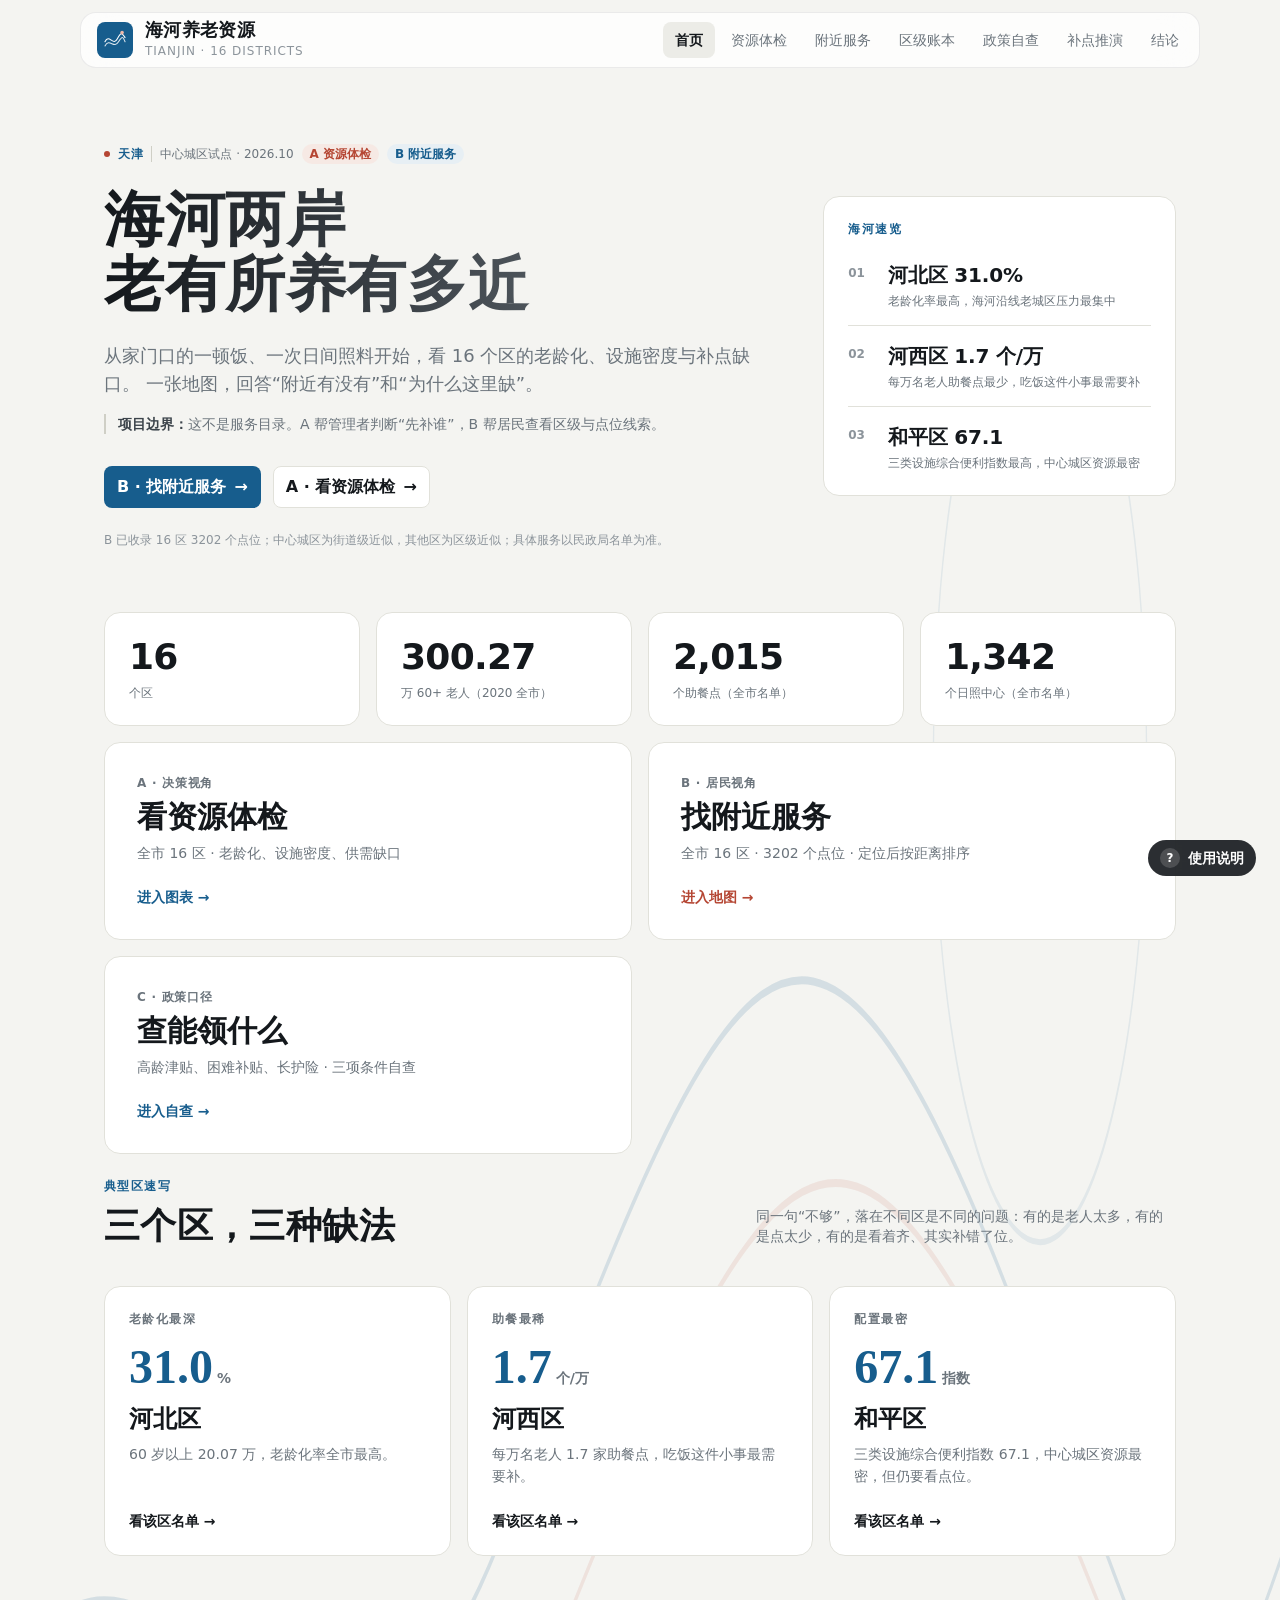
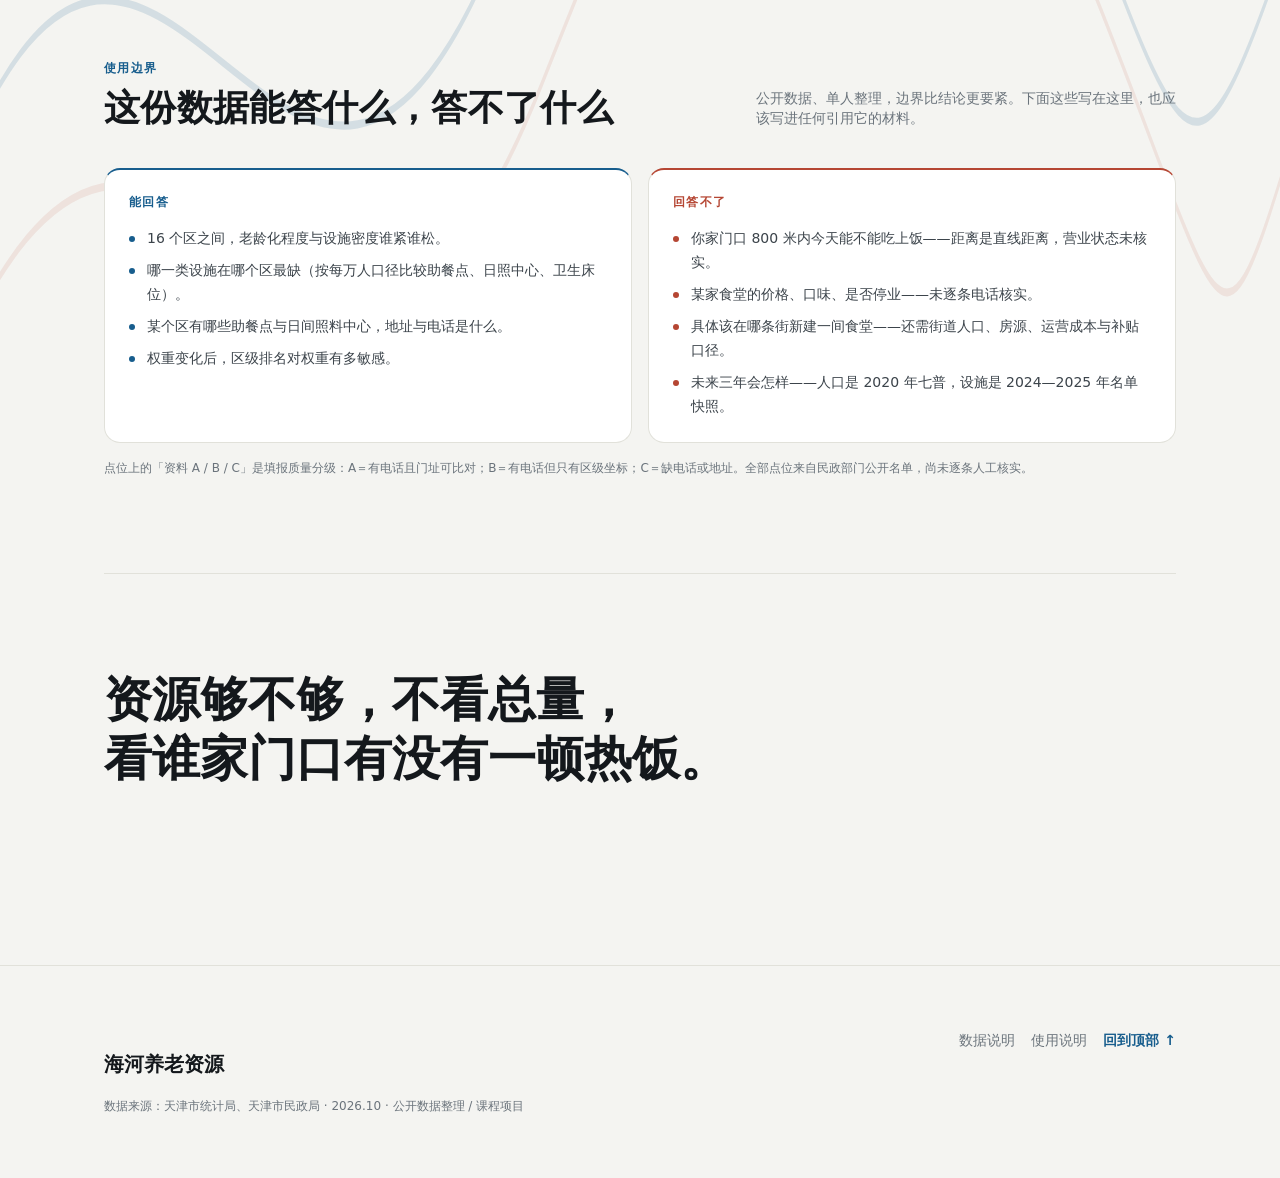
==== commit cef30413: "deploy: index.html" ====
--- a/index.html
+++ b/index.html
@@ -1,529 +1,600 @@
-<!DOCTYPE html>
-<html lang="zh-CN">
-<head>
-  <meta charset="UTF-8">
-  <meta name="viewport" content="width=device-width, initial-scale=1.0">
-  <meta name="theme-color" content="#175d8d">
-  <title>海河养老资源 · 天津 16 区</title>
-  <meta name="description" content="天津 16 区养老资源体检：看老年人口、助餐点、日间照料中心与卫生床位，按权重推演补点优先级，并在地图上查找附近点位。">
-  <meta property="og:type" content="website">
-  <meta property="og:url" content="https://sueporee.github.io/tianjin-elderly-viz/">
-  <meta property="og:site_name" content="海河养老资源">
-  <meta property="og:title" content="海河养老资源 · 天津 16 区">
-  <meta property="og:description" content="从家门口的一顿饭、一次日间照料开始，看 16 个区的老龄化、设施密度与补点缺口。">
-  <meta property="og:image" content="https://sueporee.github.io/tianjin-elderly-viz/assets/og.png">
-  <meta name="twitter:card" content="summary_large_image">
-  <link rel="icon" href="assets/favicon.svg" type="image/svg+xml">
-  <link rel="stylesheet" href="vendor/leaflet/leaflet.css">
-  <link rel="stylesheet" href="css/style.css?v=25">
-  <link rel="stylesheet" href="css/print.css?v=1" media="print">
-  <script>document.documentElement.className += " js";</script>
-</head>
-<body>
-  <a class="skip-link" href="#main">跳到正文</a>
-
-  <header class="site-header" id="siteHeader">
-    <div class="nav-shell">
-      <a class="brand" href="#/home" aria-label="海河养老资源，回到首页">
-        <span class="brand-mark" aria-hidden="true">
-          <svg viewBox="0 0 44 44" role="presentation">
-            <path class="river river-a" d="M5 25 C 12 10, 19 34, 26 20 S 35 12, 39 18"/>
-            <path class="river river-b" d="M5 32 C 13 18, 20 38, 28 25 S 36 19, 39 25"/>
-            <circle class="river-dot" cx="34" cy="9.5" r="3"/>
-          </svg>
-        </span>
-        <span class="brand-copy">
-          <span class="brand-text"><b>海河</b>养老资源</span>
-          <span class="brand-sub">TIANJIN · 16 DISTRICTS</span>
-        </span>
-      </a>
-      <nav class="nav" id="nav" aria-label="主导航">
-        <a href="#/home" class="nav-link active" data-page="home">首页</a>
-        <a href="#/checkup" class="nav-link" data-page="checkup">资源体检</a>
-        <a href="#/map" class="nav-link" data-page="map">附近服务</a>
-        <a href="#/directory" class="nav-link" data-page="directory">区级账本</a>
-        <a href="#/lab" class="nav-link" data-page="lab">补点推演</a>
-        <a href="#/conclusion" class="nav-link" data-page="conclusion">结论</a>
-      </nav>
-      <button class="nav-toggle" id="navToggle" type="button" aria-label="展开菜单" aria-expanded="false" aria-controls="nav">
-        <span></span><span></span><span></span>
-      </button>
-    </div>
-  </header>
-
-  <main id="main">
-    <section class="hero page active" id="home" data-page="home">
-      <div class="hero-river" aria-hidden="true">
-        <svg viewBox="0 0 1440 620" preserveAspectRatio="none">
-          <path d="M-60 430 C 170 290, 330 500, 570 360 S 900 170, 1130 300 S 1320 450, 1500 330" fill="none" stroke="#175d8d" stroke-opacity=".14" stroke-width="2"/>
-          <path d="M-60 475 C 190 340, 360 540, 610 400 S 950 230, 1180 350 S 1350 490, 1500 380" fill="none" stroke="#b54633" stroke-opacity=".1" stroke-width="2"/>
-          <circle cx="1170" cy="170" r="120" fill="none" stroke="#175d8d" stroke-opacity=".08" stroke-width="1.5"/>
-        </svg>
-      </div>
-
-      <div class="container hero-grid">
-        <div class="hero-copy">
-          <p class="eyebrow">
-            <span class="eyebrow-loc"><i aria-hidden="true"></i>天津</span>
-            <span class="eyebrow-scope">中心城区试点 · 2026.10</span>
-            <span class="eyebrow-mode is-a">A 资源体检</span>
-            <span class="eyebrow-mode">B 附近服务</span>
-          </p>
-          <h1><span>海河两岸</span><span>老有所养有多近</span></h1>
-          <p class="lead">
-            从家门口的一顿饭、一次日间照料开始，看 16 个区的老龄化、设施密度与补点缺口。
-            一张地图，回答“附近有没有”和“为什么这里缺”。
-          </p>
-          <p class="purpose-note"><strong>项目边界：</strong>这不是服务目录。A 帮管理者判断“先补谁”，B 帮居民查看区级与点位线索。</p>
-          <div class="hero-actions">
-            <a class="btn btn-primary" href="#/map">B · 找附近服务 <span aria-hidden="true">→</span></a>
-            <a class="btn btn-ghost" href="#/checkup">A · 看资源体检 <span aria-hidden="true">→</span></a>
-          </div>
-          <p class="hero-note" id="heroPointNote">B 为中心城区区级/街道级近似试点；具体点位、营业状态以民政局官方名单为准，不构成服务承诺。</p>
-        </div>
-
-        <aside class="brief" aria-labelledby="briefLabel">
-          <p class="brief-label" id="briefLabel">海河速览</p>
-          <div class="brief-item">
-            <span class="brief-num">01</span>
-            <div>
-              <strong id="highlightAging">--</strong>
-              <p>老龄化率最高，海河沿线老城区压力最集中</p>
-            </div>
-          </div>
-          <div class="brief-item">
-            <span class="brief-num">02</span>
-            <div>
-              <strong id="highlightMeal">--</strong>
-              <p>每万名老人助餐点最少，吃饭这件小事最需要补</p>
-            </div>
-          </div>
-          <div class="brief-item">
-            <span class="brief-num">03</span>
-            <div>
-              <strong id="highlightIndex">--</strong>
-              <p>三类设施综合便利指数最高，中心城区资源最密</p>
-            </div>
-          </div>
-        </aside>
-      </div>
-
-      <div class="container figure-strip">
-        <div class="figure">
-          <strong id="statDistricts">16</strong>
-          <span>个区</span>
-        </div>
-        <div class="figure">
-          <strong id="statElderly">300.27</strong>
-          <span>万 60+ 老人（2020 全市）</span>
-        </div>
-        <div class="figure">
-          <strong id="statMeal">2,015</strong>
-          <span>个助餐点（全市名单）</span>
-        </div>
-        <div class="figure">
-          <strong id="statDaycare">1,342</strong>
-          <span>个日照中心（全市名单）</span>
-        </div>
-      </div>
-
-      <div class="container home-doors">
-        <a class="home-door home-door-a" href="#/checkup">
-          <span class="home-door-tag">A · 决策视角</span>
-          <strong>看资源体检</strong>
-          <p>全市 16 区 · 老龄化、设施密度、供需缺口</p>
-          <span class="home-door-arrow">进入图表 →</span>
-        </a>
-        <a class="home-door home-door-b" href="#/map">
-          <span class="home-door-tag">B · 居民视角</span>
-          <strong>找附近服务</strong>
-          <p id="homePointText">中心城区试点 · 750 个点位 · 定位后按距离排序</p>
-          <span class="home-door-arrow">进入地图 →</span>
-        </a>
-      </div>
-
-      <div class="container">
-        <section class="focus" aria-labelledby="focusTitle" data-reveal>
-          <div class="section-head">
-            <div class="section-title">
-              <p class="section-index">典型区速写</p>
-              <h2 id="focusTitle">三个区，三种缺法</h2>
-            </div>
-            <div class="section-meta">
-              <p class="section-desc">同一句“不够”，落在不同区是不同的问题：有的是老人太多，有的是点太少，有的是看着齐、其实补错了位。</p>
-            </div>
-          </div>
-          <div class="focus-grid">
-            <a class="focus-card" href="#/directory">
-              <p class="focus-label">老龄化最深</p>
-              <p class="focus-value"><strong data-focus-value="31.0">31.0</strong><span>%</span></p>
-              <h3 data-focus-name>河北区</h3>
-              <p class="focus-text" data-focus-text="aging">60 岁以上 20.07 万，老龄化率全市最高。</p>
-              <span class="focus-arrow">看该区名单 →</span>
-            </a>
-            <a class="focus-card" href="#/directory">
-              <p class="focus-label">助餐最稀</p>
-              <p class="focus-value"><strong data-focus-value="1.7">1.7</strong><span>个/万</span></p>
-              <h3 data-focus-name>河西区</h3>
-              <p class="focus-text" data-focus-text="meal">每万名老人 1.7 家助餐点，吃饭这件小事最需要补。</p>
-              <span class="focus-arrow">看该区名单 →</span>
-            </a>
-            <a class="focus-card" href="#/directory">
-              <p class="focus-label">配置最密</p>
-              <p class="focus-value"><strong data-focus-value="67.1">67.1</strong><span>指数</span></p>
-              <h3 data-focus-name>和平区</h3>
-              <p class="focus-text" data-focus-text="index">三类设施综合便利指数最高，但也不等于没有缺口。</p>
-              <span class="focus-arrow">看该区名单 →</span>
-            </a>
-          </div>
-        </section>
-      </div>
-
-      <div class="container">
-        <section class="scope" aria-labelledby="scopeTitle" data-reveal>
-          <div class="section-head">
-            <div class="section-title">
-              <p class="section-index">使用边界</p>
-              <h2 id="scopeTitle">这份数据能答什么，答不了什么</h2>
-            </div>
-            <div class="section-meta">
-              <p class="section-desc">公开数据、单人整理，边界比结论更要紧。下面这些写在这里，也应该写进任何引用它的材料。</p>
-            </div>
-          </div>
-          <div class="scope-grid">
-            <div class="scope-col is-yes">
-              <p class="scope-label">能回答</p>
-              <ul>
-                <li>16 个区之间，老龄化程度与设施密度谁紧谁松。</li>
-                <li>哪一类设施在哪个区最缺（按每万人口径比较助餐点、日照中心、卫生床位）。</li>
-                <li>某个区有哪些助餐点与日间照料中心，地址与电话是什么。</li>
-                <li>权重变化后，区级排名对权重有多敏感。</li>
-              </ul>
-            </div>
-            <div class="scope-col is-no">
-              <p class="scope-label">回答不了</p>
-              <ul>
-                <li>你家门口 800 米内今天能不能吃上饭——距离是直线距离，营业状态未核实。</li>
-                <li>某家食堂的价格、口味、是否停业——未逐条电话核实。</li>
-                <li>具体该在哪条街新建一间食堂——还需街道人口、房源、运营成本与补贴口径。</li>
-                <li>未来三年会怎样——人口是 2020 年七普，设施是 2024—2025 年名单快照。</li>
-              </ul>
-            </div>
-          </div>
-          <p class="scope-foot">点位上的「资料 A / B / C」是填报质量分级：A＝有电话且门址可比对；B＝有电话但只有区级坐标；C＝缺电话或地址。全部点位来自民政部门公开名单，尚未逐条人工核实。</p>
-        </section>
-      </div>
-
-      <div class="container">
-        <section class="tagline" aria-label="项目主张">
-          <p class="tagline-text" id="taglineText">
-            <span class="tagline-line">资源够不够，不看总量，</span>
-            <span class="tagline-line">看谁家门口有没有一顿热饭。</span>
-          </p>
-        </section>
-      </div>
-    </section>
-
-    <section class="section page" id="visual" data-page="checkup">
-      <div class="container">
-        <div class="section-head" data-reveal>
-          <div class="section-title">
-            <p class="section-index">01 / A · 资源体检</p>
-            <h2>先看总量，再看错配</h2>
-          </div>
-          <div class="section-meta">
-            <p class="section-desc">点击标签切换图表，悬浮看具体数值。人口为 2020 七普，设施为 2025 年公开名单。</p>
-            <p class="page-scope">口径：全市 16 区 · 2020 人口 / 2025 设施</p>
-          </div>
-        </div>
-
-        <div class="tabs" role="tablist" aria-label="图表切换" data-reveal>
-          <button class="tab active" data-view="population" role="tab" aria-selected="true">人口</button>
-          <button class="tab" data-view="facilities" role="tab" aria-selected="false">设施</button>
-          <button class="tab" data-view="share" role="tab" aria-selected="false">占比</button>
-          <button class="tab" data-view="match" role="tab" aria-selected="false">匹配</button>
-          <button class="tab" data-view="gap" role="tab" aria-selected="false">缺口</button>
-        </div>
-
-        <div class="chart-card" data-reveal>
-          <div class="chart-head">
-            <div>
-              <h3 id="chartTitle">各区老年人口与老龄化率</h3>
-              <p id="chartSub">按老龄化率排序 · 2020 七普</p>
-            </div>
-            <span class="chart-badge" id="chartBadge">16 区</span>
-          </div>
-          <div id="mainChart" class="chart" role="img" aria-label="数据图表"></div>
-          <p class="chart-note" id="chartNote">数据来源：天津市第七次全国人口普查（2020）。</p>
-        </div>
-        <div class="a-actions" id="aActions"></div>
-      </div>
-    </section>
-
-    <section class="section map-section page" id="map" data-page="map">
-      <div class="container">
-        <div class="section-head" data-reveal>
-          <div class="section-title">
-            <p class="section-index">02 / B · 附近服务</p>
-            <h2>一张地图，先看附近</h2>
-          </div>
-          <div class="section-meta">
-            <p class="section-desc">颜色表示区级设施密度，点表示全市点位。开放定位后会按距离排序，距离仅作参考。</p>
-            <p class="page-scope">口径：中心城区区级 / 街道级近似点位</p>
-          </div>
-        </div>
-
-        <div class="map-shell" data-reveal>
-          <div class="map-toolbar">
-            <div class="map-search-wrap">
-              <input id="mapSearch" type="search" autocomplete="off" placeholder="搜索区 / 街道 / 点位，定位到地图" aria-label="搜索地点">
-              <div class="map-search-results" id="mapSearchResults"></div>
-            </div>
-            <div class="map-tools">
-              <button class="map-btn" id="locateBtn" type="button">定位我</button>
-              <span class="locate-status" id="locateStatus">未定位，按区浏览</span>
-            </div>
-          </div>
-
-          <div class="map-grid">
-            <div class="map-canvas-wrap">
-              <div id="tjMap" class="map-canvas" role="img" aria-label="天津养老服务地图"></div>
-              <p class="map-note">颜色＝区级设施密度；点＝全市点位。资料分级：A 有电话且门址可比对，B 有电话但只有区级坐标，C 缺电话或地址；距离为直线距离，仅作参考，未逐条电话核实。</p>
-              <div class="map-categories">
-                <div class="map-cat-row">
-                  <span class="map-cat-label">设施类型</span>
-                  <div class="chips" id="pointTypeFilters"></div>
-                </div>
-                <div class="map-cat-row" id="districtFilterRow">
-                  <span class="map-cat-label">区域</span>
-                  <div class="chips" id="pointDistrictFilters"></div>
-                </div>
-              </div>
-            </div>
-
-            <aside class="map-side">
-              <div class="map-district-card" id="mapDistrictCard"></div>
-              <div class="map-selection" id="mapSelection"></div>
-              <div class="map-list-head">
-                <strong id="mapListCount">正在加载…</strong>
-                <span id="mapListSort">按区 / 名称</span>
-              </div>
-              <div class="map-list" id="mapList"></div>
-            </aside>
-          </div>
-        </div>
-      </div>
-    </section>
-
-    <section class="section section-query page" id="facilities" data-page="directory">
-      <div class="container">
-        <div class="section-head" data-reveal>
-          <div class="section-title">
-            <p class="section-index">03 / B · 区级账本</p>
-            <h2>先看区，再看名单</h2>
-          </div>
-          <div class="section-meta">
-            <p class="section-desc">居民视角的区级入口：先看每个区有多少助餐、日照和床位，再点进民政局官方名单查具体点位。</p>
-            <p class="page-scope">口径：全市 16 区 · 区级汇总，不是点位地图</p>
-          </div>
-        </div>
-
-        <div class="filter-card" data-reveal>
-          <div class="filter-row">
-            <div class="chips" id="sortFilters"></div>
-            <div class="filter-controls">
-              <input id="searchInput" type="search" placeholder="搜索区名，例如：和平、滨海" aria-label="搜索区">
-            </div>
-          </div>
-          <div class="result-bar">
-            <span id="resultCount">正在加载…</span>
-            <span class="result-hint">区级汇总 · 点进官方名单</span>
-          </div>
-        </div>
-
-        <div class="facility-grid" id="facilityList"></div>
-      </div>
-    </section>
-
-    <section class="section lab page" id="lab" data-page="lab">
-      <div class="container">
-        <div class="section-head" data-reveal>
-          <div class="section-title">
-            <p class="section-index">04 / A · 补点推演</p>
-            <h2><span class="balance-line">如果只能先补一类，</span><span class="balance-line">你会怎么选？</span></h2>
-          </div>
-          <div class="section-meta">
-            <p class="section-desc">拖动滑块调整“助餐点、日间照料、卫生床位”的权重，16 区排名实时变化。没有标准答案，只有优先级。</p>
-            <p class="page-scope">口径：全市 16 区 · 默认权重 40 / 35 / 25</p>
-          </div>
-        </div>
-
-        <div class="lab-grid" data-reveal>
-          <div class="lab-controls">
-            <p class="lab-label">快速预设</p>
-            <div class="chips lab-presets" id="labPresets">
-              <button class="chip active" data-preset="balanced">均衡</button>
-              <button class="chip" data-preset="meal">吃饭优先</button>
-              <button class="chip" data-preset="daycare">照护优先</button>
-              <button class="chip" data-preset="health">就医优先</button>
-            </div>
-
-            <div class="slider-row">
-              <label for="mealRange"><span class="slider-name">助餐点</span><span class="slider-val"><b id="mealWeight">40</b>%</span></label>
-              <input id="mealRange" type="range" min="0" max="100" step="5" value="40">
-            </div>
-            <div class="slider-row">
-              <label for="daycareRange"><span class="slider-name">日间照料</span><span class="slider-val"><b id="daycareWeight">35</b>%</span></label>
-              <input id="daycareRange" type="range" min="0" max="100" step="5" value="35">
-            </div>
-            <div class="slider-row">
-              <label for="healthRange"><span class="slider-name">卫生床位</span><span class="slider-val"><b id="healthWeight">25</b>%</span></label>
-              <input id="healthRange" type="range" min="0" max="100" step="5" value="25">
-            </div>
-            <p class="lab-hint">三项权重会自动归一化；拖动后图表和结论立即更新。</p>
-          </div>
-
-          <div class="lab-chart-wrap">
-            <div id="labChart" class="lab-chart" role="img" aria-label="按自定义权重计算的各区便利指数"></div>
-            <p class="lab-insight" id="labInsight">拖动权重，看看哪三个区最需要补。</p>
-          </div>
-        </div>
-      </div>
-    </section>
-
-    <section class="section page" id="insights" data-page="conclusion">
-      <div class="container">
-        <div class="section-head" data-reveal>
-          <div class="section-title">
-            <p class="section-index">05 / 结论</p>
-            <h2>从数据里读出的四件事</h2>
-          </div>
-          <div class="section-meta">
-            <p class="section-desc">四条结论对应三张图和一次权重推演，右侧数字随页面数据实时计算。</p>
-            <p class="page-scope">口径：区级汇总 · 全部为公开名单</p>
-          </div>
-        </div>
-
-        <div class="insight-grid" data-reveal>
-          <article class="insight-card">
-            <span class="insight-label">老龄化程度</span>
-            <strong class="insight-value" id="insightAging">--</strong>
-            <p id="insightAgingText">河北、红桥、河东最深，环城四区相对年轻。</p>
-            <span class="insight-tag">图 1</span>
-          </article>
-          <article class="insight-card">
-            <span class="insight-label">助餐点密度</span>
-            <strong class="insight-value" id="insightMeal">--</strong>
-            <p id="insightMealText">河西每万老人助餐点最少，名单完整性仍需核对。</p>
-            <span class="insight-tag">图 2</span>
-          </article>
-          <article class="insight-card">
-            <span class="insight-label">日间照料</span>
-            <strong class="insight-value" id="insightDaycare">--</strong>
-            <p id="insightDaycareText">静海、武清、宝坻的村居级点位更多，中心城区反而少。</p>
-            <span class="insight-tag">图 2 / 3</span>
-          </article>
-          <article class="insight-card">
-            <span class="insight-label">综合便利指数</span>
-            <strong class="insight-value" id="insightIndex">--</strong>
-            <p id="insightIndexText">和平最高，河西最低；不同权重下排名会变化。</p>
-            <span class="insight-tag">推演</span>
-          </article>
-        </div>
-
-        <div class="recommend-card" data-reveal>
-          <div class="recommend-head">
-            <p class="section-index">建议</p>
-            <h3>先补最缺的，再谈均等化</h3>
-            <p>基于区级总量数据，优先解决“高老龄化—低设施”的错配。</p>
-          </div>
-          <ol class="recommend-list">
-            <li><strong>补日照。</strong>河北、红桥、河东老龄化深、日间照料密度低，优先补社区日照中心。</li>
-            <li><strong>补助餐。</strong>河西、南开等助餐密度偏低的区，先核对名单完整性，再按街道补点。</li>
-            <li><strong>做联合布局。</strong>助餐、日照、卫生床位三张网合并选址，避免单类设施重复建设。</li>
-          </ol>
-        </div>
-
-        <div class="data-note" data-reveal>
-          <h3>数据说明</h3>
-          <p id="dataNoteText">老年人口为 2020 年第七次全国人口普查（常住）；设施为 2024—2025 年公开名单。</p>
-          <p id="mealNoteText"></p>
-          <p class="data-sources" id="dataSources"></p>
-        </div>
-      </div>
-    </section>
-  </main>
-
-  <footer class="site-footer">
-    <div class="container footer-inner">
-      <div>
-        <p class="footer-brand">海河养老资源</p>
-        <p class="footer-meta">数据来源：天津市统计局、天津市民政局 · 2026.10 · 公开数据整理 / 课程项目</p>
-      </div>
-      <nav class="footer-links" aria-label="页脚">
-        <a href="#/conclusion">数据说明</a>
-        <button type="button" data-help-open>使用说明</button>
-        <a class="link-to-top" href="#/home" data-to-top>回到顶部 ↑</a>
-      </nav>
-    </div>
-  </footer>
-
-  <button class="help-fab" id="helpOpen" type="button" aria-haspopup="dialog" aria-controls="helpModal">
-    <span class="help-fab-mark" aria-hidden="true">?</span>
-    <span>使用说明</span>
-  </button>
-
-  <section class="print-sheet" id="printSheet" aria-hidden="true"></section>
-
-  <div class="help-modal" id="helpModal" aria-hidden="true">
-    <div class="help-backdrop" data-help-close></div>
-    <div class="help-dialog" role="dialog" aria-modal="true" aria-labelledby="helpTitle">
-      <button class="help-close" type="button" data-help-close aria-label="关闭使用说明">×</button>
-      <p class="section-index">使用说明</p>
-      <h2 id="helpTitle">先看资源，再看服务</h2>
-      <p class="help-lead">A 面解释“为什么这里缺”，B 面解决“附近有什么”。两页不混在一起。</p>
-      <div class="home-guide-grid">
-        <article>
-          <span>01</span>
-          <h3>看资源体检</h3>
-          <p>先看 16 区老龄化、设施密度和供需缺口，判断哪里最需要补。</p>
-        </article>
-        <article>
-          <span>02</span>
-          <h3>定位或选区</h3>
-          <p>在“附近服务”里定位，或直接选一个区，查看具体点位。</p>
-        </article>
-        <article>
-          <span>03</span>
-          <h3>看附近点位</h3>
-          <p>按助餐、日照筛选，查看门址、电话和资料等级；点右侧列表可同步地图。</p>
-        </article>
-        <article>
-          <span>04</span>
-          <h3>打一张一页纸</h3>
-          <p>在“区级账本”点「一页纸 · 打印/存 PDF」，得到单区关键数字、对比表与数据边界，可直接交给社区或写进材料。</p>
-        </article>
-      </div>
-      <p class="home-scope-note" id="helpPointNote">
-        <strong>为什么地图有 3,202 个点位？</strong>
-        B 已收录 16 区民政局名单；绝大多数点位已到门址级，少量仍为区级近似。全市区级总数见“区级账本”。
-      </p>
-      <p class="home-scope-note">
-        <strong>资料等级怎么看？</strong>
-        A＝有电话且门址可比对；B＝有电话但只有区级坐标；C＝缺电话或地址。所有点位均来自公开名单，<strong>尚未逐条电话核实</strong>，营业状态与价格以电话确认为准。
-      </p>
-      <div class="help-actions">
-        <a class="btn btn-primary" href="#/map" data-help-close>去 B 找附近服务</a>
-        <a class="btn btn-ghost" href="#/checkup" data-help-close>去 A 看资源体检</a>
-      </div>
-    </div>
-  </div>
-
-  <script src="data/app_data.js?v=13"></script>
-  <script src="data/tianjin_geo.js?v=11"></script>
-  <script src="vendor/echarts.min.js"></script>
-  <script src="vendor/leaflet/leaflet.js"></script>
-  <script src="js/app.js?v=29"></script>
-  <script src="js/ui.js?v=5"></script>
-</body>
-</html>
+<!DOCTYPE html>
+<html lang="zh-CN">
+<head>
+  <meta charset="UTF-8">
+  <meta name="viewport" content="width=device-width, initial-scale=1.0">
+  <meta name="theme-color" content="#175d8d">
+  <title>海河养老资源 · 天津 16 区</title>
+  <meta name="description" content="天津 16 区养老资源体检：看老年人口、助餐点、日间照料中心与卫生床位，按权重推演补点优先级，并在地图上查找附近点位。">
+  <meta property="og:type" content="website">
+  <meta property="og:url" content="https://sueporee.github.io/tianjin-elderly-viz/">
+  <meta property="og:site_name" content="海河养老资源">
+  <meta property="og:title" content="海河养老资源 · 天津 16 区">
+  <meta property="og:description" content="从家门口的一顿饭、一次日间照料开始，看 16 个区的老龄化、设施密度与补点缺口。">
+  <meta property="og:image" content="https://sueporee.github.io/tianjin-elderly-viz/assets/og.png">
+  <meta name="twitter:card" content="summary_large_image">
+  <link rel="icon" href="assets/favicon.svg" type="image/svg+xml">
+  <link rel="stylesheet" href="vendor/leaflet/leaflet.css">
+  <link rel="stylesheet" href="css/style.css?v=27">
+  <link rel="stylesheet" href="css/print.css?v=1" media="print">
+  <script>document.documentElement.className += " js";</script>
+</head>
+<body>
+  <a class="skip-link" href="#main">跳到正文</a>
+
+  <header class="site-header" id="siteHeader">
+    <div class="nav-shell">
+      <a class="brand" href="#/home" aria-label="海河养老资源，回到首页">
+        <span class="brand-mark" aria-hidden="true">
+          <svg viewBox="0 0 44 44" role="presentation">
+            <path class="river river-a" d="M5 25 C 12 10, 19 34, 26 20 S 35 12, 39 18"/>
+            <path class="river river-b" d="M5 32 C 13 18, 20 38, 28 25 S 36 19, 39 25"/>
+            <circle class="river-dot" cx="34" cy="9.5" r="3"/>
+          </svg>
+        </span>
+        <span class="brand-copy">
+          <span class="brand-text"><b>海河</b>养老资源</span>
+          <span class="brand-sub">TIANJIN · 16 DISTRICTS</span>
+        </span>
+      </a>
+      <nav class="nav" id="nav" aria-label="主导航">
+        <a href="#/home" class="nav-link active" data-page="home">首页</a>
+        <a href="#/checkup" class="nav-link" data-page="checkup">资源体检</a>
+        <a href="#/map" class="nav-link" data-page="map">附近服务</a>
+        <a href="#/directory" class="nav-link" data-page="directory">区级账本</a>
+        <a href="#/policy" class="nav-link" data-page="policy">政策自查</a>
+        <a href="#/lab" class="nav-link" data-page="lab">补点推演</a>
+        <a href="#/conclusion" class="nav-link" data-page="conclusion">结论</a>
+      </nav>
+      <button class="nav-toggle" id="navToggle" type="button" aria-label="展开菜单" aria-expanded="false" aria-controls="nav">
+        <span></span><span></span><span></span>
+      </button>
+    </div>
+  </header>
+
+  <main id="main">
+    <section class="hero page active" id="home" data-page="home">
+      <div class="hero-river" aria-hidden="true">
+        <svg viewBox="0 0 1440 620" preserveAspectRatio="none">
+          <path d="M-60 430 C 170 290, 330 500, 570 360 S 900 170, 1130 300 S 1320 450, 1500 330" fill="none" stroke="#175d8d" stroke-opacity=".14" stroke-width="2"/>
+          <path d="M-60 475 C 190 340, 360 540, 610 400 S 950 230, 1180 350 S 1350 490, 1500 380" fill="none" stroke="#b54633" stroke-opacity=".1" stroke-width="2"/>
+          <circle cx="1170" cy="170" r="120" fill="none" stroke="#175d8d" stroke-opacity=".08" stroke-width="1.5"/>
+        </svg>
+      </div>
+
+      <div class="container hero-grid">
+        <div class="hero-copy">
+          <p class="eyebrow">
+            <span class="eyebrow-loc"><i aria-hidden="true"></i>天津</span>
+            <span class="eyebrow-scope">中心城区试点 · 2026.10</span>
+            <span class="eyebrow-mode is-a">A 资源体检</span>
+            <span class="eyebrow-mode">B 附近服务</span>
+          </p>
+          <h1><span>海河两岸</span><span>老有所养有多近</span></h1>
+          <p class="lead">
+            从家门口的一顿饭、一次日间照料开始，看 16 个区的老龄化、设施密度与补点缺口。
+            一张地图，回答“附近有没有”和“为什么这里缺”。
+          </p>
+          <p class="purpose-note"><strong>项目边界：</strong>这不是服务目录。A 帮管理者判断“先补谁”，B 帮居民查看区级与点位线索。</p>
+          <div class="hero-actions">
+            <a class="btn btn-primary" href="#/map">B · 找附近服务 <span aria-hidden="true">→</span></a>
+            <a class="btn btn-ghost" href="#/checkup">A · 看资源体检 <span aria-hidden="true">→</span></a>
+          </div>
+          <p class="hero-note" id="heroPointNote">B 为中心城区区级/街道级近似试点；具体点位、营业状态以民政局官方名单为准，不构成服务承诺。</p>
+        </div>
+
+        <aside class="brief" aria-labelledby="briefLabel">
+          <p class="brief-label" id="briefLabel">海河速览</p>
+          <div class="brief-item">
+            <span class="brief-num">01</span>
+            <div>
+              <strong id="highlightAging">--</strong>
+              <p>老龄化率最高，海河沿线老城区压力最集中</p>
+            </div>
+          </div>
+          <div class="brief-item">
+            <span class="brief-num">02</span>
+            <div>
+              <strong id="highlightMeal">--</strong>
+              <p>每万名老人助餐点最少，吃饭这件小事最需要补</p>
+            </div>
+          </div>
+          <div class="brief-item">
+            <span class="brief-num">03</span>
+            <div>
+              <strong id="highlightIndex">--</strong>
+              <p>三类设施综合便利指数最高，中心城区资源最密</p>
+            </div>
+          </div>
+        </aside>
+      </div>
+
+      <div class="container figure-strip">
+        <div class="figure">
+          <strong id="statDistricts">16</strong>
+          <span>个区</span>
+        </div>
+        <div class="figure">
+          <strong id="statElderly">300.27</strong>
+          <span>万 60+ 老人（2020 全市）</span>
+        </div>
+        <div class="figure">
+          <strong id="statMeal">2,015</strong>
+          <span>个助餐点（全市名单）</span>
+        </div>
+        <div class="figure">
+          <strong id="statDaycare">1,342</strong>
+          <span>个日照中心（全市名单）</span>
+        </div>
+      </div>
+
+      <div class="container home-doors">
+        <a class="home-door home-door-a" href="#/checkup">
+          <span class="home-door-tag">A · 决策视角</span>
+          <strong>看资源体检</strong>
+          <p>全市 16 区 · 老龄化、设施密度、供需缺口</p>
+          <span class="home-door-arrow">进入图表 →</span>
+        </a>
+        <a class="home-door home-door-b" href="#/map">
+          <span class="home-door-tag">B · 居民视角</span>
+          <strong>找附近服务</strong>
+          <p id="homePointText">中心城区试点 · 750 个点位 · 定位后按距离排序</p>
+          <span class="home-door-arrow">进入地图 →</span>
+        </a>
+        <a class="home-door home-door-c" href="#/policy">
+          <span class="home-door-tag">C · 政策口径</span>
+          <strong>查能领什么</strong>
+          <p>高龄津贴、困难补贴、长护险 · 三项条件自查</p>
+          <span class="home-door-arrow">进入自查 →</span>
+        </a>
+      </div>
+
+      <div class="container">
+        <section class="focus" aria-labelledby="focusTitle" data-reveal>
+          <div class="section-head">
+            <div class="section-title">
+              <p class="section-index">典型区速写</p>
+              <h2 id="focusTitle">三个区，三种缺法</h2>
+            </div>
+            <div class="section-meta">
+              <p class="section-desc">同一句“不够”，落在不同区是不同的问题：有的是老人太多，有的是点太少，有的是看着齐、其实补错了位。</p>
+            </div>
+          </div>
+          <div class="focus-grid">
+            <a class="focus-card" href="#/directory">
+              <p class="focus-label">老龄化最深</p>
+              <p class="focus-value"><strong data-focus-value="31.0">31.0</strong><span>%</span></p>
+              <h3 data-focus-name>河北区</h3>
+              <p class="focus-text" data-focus-text="aging">60 岁以上 20.07 万，老龄化率全市最高。</p>
+              <span class="focus-arrow">看该区名单 →</span>
+            </a>
+            <a class="focus-card" href="#/directory">
+              <p class="focus-label">助餐最稀</p>
+              <p class="focus-value"><strong data-focus-value="1.7">1.7</strong><span>个/万</span></p>
+              <h3 data-focus-name>河西区</h3>
+              <p class="focus-text" data-focus-text="meal">每万名老人 1.7 家助餐点，吃饭这件小事最需要补。</p>
+              <span class="focus-arrow">看该区名单 →</span>
+            </a>
+            <a class="focus-card" href="#/directory">
+              <p class="focus-label">配置最密</p>
+              <p class="focus-value"><strong data-focus-value="67.1">67.1</strong><span>指数</span></p>
+              <h3 data-focus-name>和平区</h3>
+              <p class="focus-text" data-focus-text="index">三类设施综合便利指数最高，但也不等于没有缺口。</p>
+              <span class="focus-arrow">看该区名单 →</span>
+            </a>
+          </div>
+        </section>
+      </div>
+
+      <div class="container">
+        <section class="scope" aria-labelledby="scopeTitle" data-reveal>
+          <div class="section-head">
+            <div class="section-title">
+              <p class="section-index">使用边界</p>
+              <h2 id="scopeTitle">这份数据能答什么，答不了什么</h2>
+            </div>
+            <div class="section-meta">
+              <p class="section-desc">公开数据、单人整理，边界比结论更要紧。下面这些写在这里，也应该写进任何引用它的材料。</p>
+            </div>
+          </div>
+          <div class="scope-grid">
+            <div class="scope-col is-yes">
+              <p class="scope-label">能回答</p>
+              <ul>
+                <li>16 个区之间，老龄化程度与设施密度谁紧谁松。</li>
+                <li>哪一类设施在哪个区最缺（按每万人口径比较助餐点、日照中心、卫生床位）。</li>
+                <li>某个区有哪些助餐点与日间照料中心，地址与电话是什么。</li>
+                <li>权重变化后，区级排名对权重有多敏感。</li>
+              </ul>
+            </div>
+            <div class="scope-col is-no">
+              <p class="scope-label">回答不了</p>
+              <ul>
+                <li>你家门口 800 米内今天能不能吃上饭——距离是直线距离，营业状态未核实。</li>
+                <li>某家食堂的价格、口味、是否停业——未逐条电话核实。</li>
+                <li>具体该在哪条街新建一间食堂——还需街道人口、房源、运营成本与补贴口径。</li>
+                <li>未来三年会怎样——人口是 2020 年七普，设施是 2024—2025 年名单快照。</li>
+              </ul>
+            </div>
+          </div>
+          <p class="scope-foot">点位上的「资料 A / B / C」是填报质量分级：A＝有电话且门址可比对；B＝有电话但只有区级坐标；C＝缺电话或地址。全部点位来自民政部门公开名单，尚未逐条人工核实。</p>
+        </section>
+      </div>
+
+      <div class="container">
+        <section class="tagline" aria-label="项目主张">
+          <p class="tagline-text" id="taglineText">
+            <span class="tagline-line">资源够不够，不看总量，</span>
+            <span class="tagline-line">看谁家门口有没有一顿热饭。</span>
+          </p>
+        </section>
+      </div>
+    </section>
+
+    <section class="section page" id="visual" data-page="checkup">
+      <div class="container">
+        <div class="section-head" data-reveal>
+          <div class="section-title">
+            <p class="section-index">01 / A · 资源体检</p>
+            <h2>先看总量，再看错配</h2>
+          </div>
+          <div class="section-meta">
+            <p class="section-desc">点击标签切换图表，悬浮看具体数值。人口为 2020 七普，设施为 2025 年公开名单。</p>
+            <p class="page-scope">口径：全市 16 区 · 2020 人口 / 2025 设施</p>
+          </div>
+        </div>
+
+        <div class="tabs" role="tablist" aria-label="图表切换" data-reveal>
+          <button class="tab active" data-view="population" role="tab" aria-selected="true">人口</button>
+          <button class="tab" data-view="facilities" role="tab" aria-selected="false">设施</button>
+          <button class="tab" data-view="share" role="tab" aria-selected="false">占比</button>
+          <button class="tab" data-view="match" role="tab" aria-selected="false">匹配</button>
+          <button class="tab" data-view="gap" role="tab" aria-selected="false">缺口</button>
+        </div>
+
+        <div class="chart-card" data-reveal>
+          <div class="chart-head">
+            <div>
+              <h3 id="chartTitle">各区老年人口与老龄化率</h3>
+              <p id="chartSub">按老龄化率排序 · 2020 七普</p>
+            </div>
+            <span class="chart-badge" id="chartBadge">16 区</span>
+          </div>
+          <div id="mainChart" class="chart" role="img" aria-label="数据图表"></div>
+          <p class="chart-note" id="chartNote">数据来源：天津市第七次全国人口普查（2020）。</p>
+        </div>
+        <div class="a-actions" id="aActions"></div>
+      </div>
+    </section>
+
+    <section class="section map-section page" id="map" data-page="map">
+      <div class="container">
+        <div class="section-head" data-reveal>
+          <div class="section-title">
+            <p class="section-index">02 / B · 附近服务</p>
+            <h2>一张地图，先看附近</h2>
+          </div>
+          <div class="section-meta">
+            <p class="section-desc">颜色表示区级设施密度，点表示全市点位。开放定位后会按距离排序，距离仅作参考。</p>
+            <p class="page-scope">口径：中心城区区级 / 街道级近似点位</p>
+          </div>
+        </div>
+
+        <div class="map-shell" data-reveal>
+          <div class="map-toolbar">
+            <div class="map-search-wrap">
+              <input id="mapSearch" type="search" autocomplete="off" placeholder="搜索区 / 街道 / 点位，定位到地图" aria-label="搜索地点">
+              <div class="map-search-results" id="mapSearchResults"></div>
+            </div>
+            <div class="map-tools">
+              <button class="map-btn" id="locateBtn" type="button">定位我</button>
+              <span class="locate-status" id="locateStatus">未定位，按区浏览</span>
+            </div>
+          </div>
+
+          <div class="map-grid">
+            <div class="map-canvas-wrap">
+              <div id="tjMap" class="map-canvas" role="img" aria-label="天津养老服务地图"></div>
+              <p class="map-note">颜色＝区级设施密度；点＝全市点位。资料分级：A 有电话且门址可比对，B 有电话但只有区级坐标，C 缺电话或地址；距离为直线距离，仅作参考，未逐条电话核实。</p>
+              <div class="map-categories">
+                <div class="map-cat-row">
+                  <span class="map-cat-label">设施类型</span>
+                  <div class="chips" id="pointTypeFilters"></div>
+                </div>
+                <div class="map-cat-row" id="districtFilterRow">
+                  <span class="map-cat-label">区域</span>
+                  <div class="chips" id="pointDistrictFilters"></div>
+                </div>
+              </div>
+            </div>
+
+            <aside class="map-side">
+              <div class="map-district-card" id="mapDistrictCard"></div>
+              <div class="map-selection" id="mapSelection"></div>
+              <div class="map-list-head">
+                <strong id="mapListCount">正在加载…</strong>
+                <span id="mapListSort">按区 / 名称</span>
+              </div>
+              <div class="map-list" id="mapList"></div>
+            </aside>
+          </div>
+        </div>
+      </div>
+    </section>
+
+    <section class="section section-query page" id="facilities" data-page="directory">
+      <div class="container">
+        <div class="section-head" data-reveal>
+          <div class="section-title">
+            <p class="section-index">03 / B · 区级账本</p>
+            <h2>先看区，再看名单</h2>
+          </div>
+          <div class="section-meta">
+            <p class="section-desc">居民视角的区级入口：先看每个区有多少助餐、日照和床位，再点进民政局官方名单查具体点位。</p>
+            <p class="page-scope">口径：全市 16 区 · 区级汇总，不是点位地图</p>
+          </div>
+        </div>
+
+        <div class="filter-card" data-reveal>
+          <div class="filter-row">
+            <div class="chips" id="sortFilters"></div>
+            <div class="filter-controls">
+              <input id="searchInput" type="search" placeholder="搜索区名，例如：和平、滨海" aria-label="搜索区">
+            </div>
+          </div>
+          <div class="result-bar">
+            <span id="resultCount">正在加载…</span>
+            <span class="result-hint">区级汇总 · 点进官方名单</span>
+          </div>
+        </div>
+
+        <div class="facility-grid" id="facilityList"></div>
+      </div>
+    </section>
+
+    <section class="section page" id="policy" data-page="policy">
+      <div class="container">
+        <div class="section-head" data-reveal>
+          <div class="section-title">
+            <p class="section-index">04 / B · 政策自查</p>
+            <h2>先看条件，再看能领什么</h2>
+          </div>
+          <div class="section-meta">
+            <p class="section-desc">选完三个条件，自动列出可能符合的补贴、大致金额和去哪儿办。只收录公开发布、能追溯到原文的官方口径。</p>
+            <p class="page-scope">口径：天津市级文件 + 区级细则示例 · 最终以经办机构认定为准</p>
+          </div>
+        </div>
+
+        <div class="pol-layout" data-reveal>
+          <form class="pol-form" id="policyForm">
+            <fieldset class="pol-q">
+              <legend><span>①</span>老人年龄</legend>
+              <div class="pol-options">
+                <label class="pol-opt"><input type="radio" name="pol-age" value="60-64"><span>60–64 岁</span></label>
+                <label class="pol-opt"><input type="radio" name="pol-age" value="65-79"><span>65–79 岁</span></label>
+                <label class="pol-opt"><input type="radio" name="pol-age" value="80-89"><span>80–89 岁</span></label>
+                <label class="pol-opt"><input type="radio" name="pol-age" value="90-99"><span>90–99 岁</span></label>
+                <label class="pol-opt"><input type="radio" name="pol-age" value="100+"><span>100 岁及以上</span></label>
+              </div>
+            </fieldset>
+
+            <fieldset class="pol-q">
+              <legend><span>②</span>身份与家庭情况</legend>
+              <div class="pol-options">
+                <label class="pol-opt"><input type="radio" name="pol-status" value="dibao"><span>最低生活保障对象</span></label>
+                <label class="pol-opt"><input type="radio" name="pol-status" value="edge"><span>低保边缘家庭成员</span></label>
+                <label class="pol-opt"><input type="radio" name="pol-status" value="youfu"><span>优抚对象</span></label>
+                <label class="pol-opt"><input type="radio" name="pol-status" value="none"><span>以上都不是</span></label>
+              </div>
+            </fieldset>
+
+            <fieldset class="pol-q">
+              <legend><span>③</span>目前失能情况</legend>
+              <div class="pol-options">
+                <label class="pol-opt"><input type="radio" name="pol-ability" value="self"><span>生活能自理</span></label>
+                <label class="pol-opt"><input type="radio" name="pol-ability" value="mild"><span>轻度依赖</span></label>
+                <label class="pol-opt"><input type="radio" name="pol-ability" value="moderate"><span>中度依赖</span></label>
+                <label class="pol-opt"><input type="radio" name="pol-ability" value="severe"><span>重度失能</span></label>
+              </div>
+            </fieldset>
+
+            <p class="pol-form-note">这里不收集也不上传任何个人信息，选择只留在当前页面。</p>
+          </form>
+
+          <div class="pol-panel">
+            <p class="pol-progress" id="policyProgress">还差 3 项</p>
+            <div id="policyResults"></div>
+          </div>
+        </div>
+      </div>
+    </section>
+
+    <section class="section lab page" id="lab" data-page="lab">
+      <div class="container">
+        <div class="section-head" data-reveal>
+          <div class="section-title">
+            <p class="section-index">05 / A · 补点推演</p>
+            <h2><span class="balance-line">如果只能先补一类，</span><span class="balance-line">你会怎么选？</span></h2>
+          </div>
+          <div class="section-meta">
+            <p class="section-desc">拖动滑块调整“助餐点、日间照料、卫生床位”的权重，16 区排名实时变化。没有标准答案，只有优先级。</p>
+            <p class="page-scope">口径：全市 16 区 · 默认权重 40 / 35 / 25</p>
+          </div>
+        </div>
+
+        <div class="lab-grid" data-reveal>
+          <div class="lab-controls">
+            <p class="lab-label">快速预设</p>
+            <div class="chips lab-presets" id="labPresets">
+              <button class="chip active" data-preset="balanced">均衡</button>
+              <button class="chip" data-preset="meal">吃饭优先</button>
+              <button class="chip" data-preset="daycare">照护优先</button>
+              <button class="chip" data-preset="health">就医优先</button>
+            </div>
+
+            <div class="slider-row">
+              <label for="mealRange"><span class="slider-name">助餐点</span><span class="slider-val"><b id="mealWeight">40</b>%</span></label>
+              <input id="mealRange" type="range" min="0" max="100" step="5" value="40">
+            </div>
+            <div class="slider-row">
+              <label for="daycareRange"><span class="slider-name">日间照料</span><span class="slider-val"><b id="daycareWeight">35</b>%</span></label>
+              <input id="daycareRange" type="range" min="0" max="100" step="5" value="35">
+            </div>
+            <div class="slider-row">
+              <label for="healthRange"><span class="slider-name">卫生床位</span><span class="slider-val"><b id="healthWeight">25</b>%</span></label>
+              <input id="healthRange" type="range" min="0" max="100" step="5" value="25">
+            </div>
+            <p class="lab-hint">三项权重会自动归一化；拖动后图表和结论立即更新。</p>
+          </div>
+
+          <div class="lab-chart-wrap">
+            <div id="labChart" class="lab-chart" role="img" aria-label="按自定义权重计算的各区便利指数"></div>
+            <p class="lab-insight" id="labInsight">拖动权重，看看哪三个区最需要补。</p>
+          </div>
+        </div>
+      </div>
+    </section>
+
+    <section class="section page" id="insights" data-page="conclusion">
+      <div class="container">
+        <div class="section-head" data-reveal>
+          <div class="section-title">
+            <p class="section-index">06 / 结论</p>
+            <h2>从数据里读出的四件事</h2>
+          </div>
+          <div class="section-meta">
+            <p class="section-desc">四条结论对应三张图和一次权重推演，右侧数字随页面数据实时计算。</p>
+            <p class="page-scope">口径：区级汇总 · 全部为公开名单</p>
+          </div>
+        </div>
+
+        <div class="insight-grid" data-reveal>
+          <article class="insight-card">
+            <span class="insight-label">老龄化程度</span>
+            <strong class="insight-value" id="insightAging">--</strong>
+            <p id="insightAgingText">河北、红桥、河东最深，环城四区相对年轻。</p>
+            <span class="insight-tag">图 1</span>
+          </article>
+          <article class="insight-card">
+            <span class="insight-label">助餐点密度</span>
+            <strong class="insight-value" id="insightMeal">--</strong>
+            <p id="insightMealText">河西每万老人助餐点最少，名单完整性仍需核对。</p>
+            <span class="insight-tag">图 2</span>
+          </article>
+          <article class="insight-card">
+            <span class="insight-label">日间照料</span>
+            <strong class="insight-value" id="insightDaycare">--</strong>
+            <p id="insightDaycareText">静海、武清、宝坻的村居级点位更多，中心城区反而少。</p>
+            <span class="insight-tag">图 2 / 3</span>
+          </article>
+          <article class="insight-card">
+            <span class="insight-label">综合便利指数</span>
+            <strong class="insight-value" id="insightIndex">--</strong>
+            <p id="insightIndexText">和平最高，河西最低；不同权重下排名会变化。</p>
+            <span class="insight-tag">推演</span>
+          </article>
+        </div>
+
+        <div class="recommend-card" data-reveal>
+          <div class="recommend-head">
+            <p class="section-index">建议</p>
+            <h3>先补最缺的，再谈均等化</h3>
+            <p>基于区级总量数据，优先解决“高老龄化—低设施”的错配。</p>
+          </div>
+          <ol class="recommend-list">
+            <li><strong>补日照。</strong>河北、红桥、河东老龄化深、日间照料密度低，优先补社区日照中心。</li>
+            <li><strong>补助餐。</strong>河西、南开等助餐密度偏低的区，先核对名单完整性，再按街道补点。</li>
+            <li><strong>做联合布局。</strong>助餐、日照、卫生床位三张网合并选址，避免单类设施重复建设。</li>
+          </ol>
+        </div>
+
+        <div class="data-note" data-reveal>
+          <h3>数据说明</h3>
+          <p id="dataNoteText">老年人口为 2020 年第七次全国人口普查（常住）；设施为 2024—2025 年公开名单。</p>
+          <p id="mealNoteText"></p>
+          <p class="data-sources" id="dataSources"></p>
+        </div>
+      </div>
+    </section>
+  </main>
+
+  <footer class="site-footer">
+    <div class="container footer-inner">
+      <div>
+        <p class="footer-brand">海河养老资源</p>
+        <p class="footer-meta">数据来源：天津市统计局、天津市民政局 · 2026.10 · 公开数据整理 / 课程项目</p>
+      </div>
+      <nav class="footer-links" aria-label="页脚">
+        <a href="#/conclusion">数据说明</a>
+        <button type="button" data-help-open>使用说明</button>
+        <a class="link-to-top" href="#/home" data-to-top>回到顶部 ↑</a>
+      </nav>
+    </div>
+  </footer>
+
+  <button class="help-fab" id="helpOpen" type="button" aria-haspopup="dialog" aria-controls="helpModal">
+    <span class="help-fab-mark" aria-hidden="true">?</span>
+    <span>使用说明</span>
+  </button>
+
+  <section class="print-sheet" id="printSheet" aria-hidden="true"></section>
+
+  <div class="help-modal" id="helpModal" aria-hidden="true">
+    <div class="help-backdrop" data-help-close></div>
+    <div class="help-dialog" role="dialog" aria-modal="true" aria-labelledby="helpTitle">
+      <button class="help-close" type="button" data-help-close aria-label="关闭使用说明">×</button>
+      <p class="section-index">使用说明</p>
+      <h2 id="helpTitle">先看资源，再看服务</h2>
+      <p class="help-lead">A 面解释“为什么这里缺”，B 面解决“附近有什么”。两页不混在一起。</p>
+      <div class="home-guide-grid">
+        <article>
+          <span>01</span>
+          <h3>看资源体检</h3>
+          <p>先看 16 区老龄化、设施密度和供需缺口，判断哪里最需要补。</p>
+        </article>
+        <article>
+          <span>02</span>
+          <h3>定位或选区</h3>
+          <p>在“附近服务”里定位，或直接选一个区，查看具体点位。</p>
+        </article>
+        <article>
+          <span>03</span>
+          <h3>看附近点位</h3>
+          <p>按助餐、日照筛选，查看门址、电话和资料等级；点右侧列表可同步地图。</p>
+        </article>
+        <article>
+          <span>04</span>
+          <h3>打一张一页纸</h3>
+          <p>在“区级账本”点「一页纸 · 打印/存 PDF」，得到单区关键数字、对比表与数据边界，可直接交给社区或写进材料。</p>
+        </article>
+        <article>
+          <span>05</span>
+          <h3>查能领什么</h3>
+          <p>在“政策自查”选年龄、身份、失能情况，自动列出高龄津贴、困难补贴、长护险的初步匹配结果与办理地点。</p>
+        </article>
+      </div>
+      <p class="home-scope-note" id="helpPointNote">
+        <strong>为什么地图有 3,202 个点位？</strong>
+        B 已收录 16 区民政局名单；绝大多数点位已到门址级，少量仍为区级近似。全市区级总数见“区级账本”。
+      </p>
+      <p class="home-scope-note">
+        <strong>资料等级怎么看？</strong>
+        A＝有电话且门址可比对；B＝有电话但只有区级坐标；C＝缺电话或地址。所有点位均来自公开名单，<strong>尚未逐条电话核实</strong>，营业状态与价格以电话确认为准。
+      </p>
+      <div class="help-actions">
+        <a class="btn btn-primary" href="#/map" data-help-close>去 B 找附近服务</a>
+        <a class="btn btn-ghost" href="#/checkup" data-help-close>去 A 看资源体检</a>
+      </div>
+    </div>
+  </div>
+
+  <script src="data/app_data.js?v=13"></script>
+  <script src="data/tianjin_geo.js?v=11"></script>
+  <script src="vendor/echarts.min.js"></script>
+  <script src="vendor/leaflet/leaflet.js"></script>
+  <script src="js/app.js?v=29"></script>
+  <script src="data/policy_data.js?v=1"></script>
+  <script src="js/policy.js?v=1"></script>
+  <script src="js/ui.js?v=5"></script>
+</body>
+</html>
--- a/css/style.css
+++ b/css/style.css
@@ -696,6 +696,100 @@
 
 .focus-card:hover .focus-arrow {
   color: var(--blue);
+}
+
+/* ---------- 使用边界 ---------- */
+.scope {
+  padding: 8px 0 96px;
+}
+
+.scope-grid {
+  display: grid;
+  grid-template-columns: repeat(2, minmax(0, 1fr));
+  gap: 16px;
+}
+
+.scope-col {
+  padding: 24px;
+  border: 1px solid var(--line);
+  border-top-width: 2px;
+  border-radius: 16px;
+  background: var(--surface);
+}
+
+.scope-col.is-yes {
+  border-top-color: var(--blue);
+}
+
+.scope-col.is-no {
+  border-top-color: var(--red);
+}
+
+.scope-label {
+  margin: 0;
+  color: var(--muted);
+  font-size: 12px;
+  line-height: 16px;
+  font-weight: 600;
+  letter-spacing: 0.12em;
+}
+
+.scope-col.is-yes .scope-label {
+  color: var(--blue);
+}
+
+.scope-col.is-no .scope-label {
+  color: var(--red);
+}
+
+.scope-col ul {
+  margin: 16px 0 0;
+  padding: 0;
+  list-style: none;
+}
+
+.scope-col li {
+  position: relative;
+  padding-left: 18px;
+  color: var(--ink-2);
+  font-size: 14px;
+  line-height: 24px;
+}
+
+.scope-col li + li {
+  margin-top: 8px;
+}
+
+.scope-col li::before {
+  content: "";
+  position: absolute;
+  left: 0;
+  top: 10px;
+  width: 6px;
+  height: 6px;
+  border-radius: 50%;
+  background: var(--line-strong);
+}
+
+.scope-col.is-yes li::before {
+  background: var(--blue);
+}
+
+.scope-col.is-no li::before {
+  background: var(--red);
+}
+
+.scope-foot {
+  margin: 16px 0 0;
+  color: var(--muted);
+  font-size: 12px;
+  line-height: 18px;
+  text-wrap: pretty;
+}
+
+/* ---------- 打印版（屏幕隐藏） ---------- */
+.print-sheet {
+  display: none;
 }
 
 /* ---------- 标语揭示 ---------- */
@@ -1618,6 +1712,33 @@
   text-underline-offset: 4px;
 }
 
+.map-link-print {
+  margin-left: auto;
+  padding: 3px 10px;
+  border: 1px solid var(--line-strong);
+  border-radius: 100px;
+  background: none;
+  color: var(--ink-2);
+  font-family: inherit;
+  font-size: 12px;
+  line-height: 18px;
+  font-weight: 600;
+  cursor: pointer;
+  transition: border-color 0.2s var(--ease), color 0.2s var(--ease);
+}
+
+.map-link-print:hover {
+  border-color: var(--blue);
+  color: var(--blue);
+}
+
+.map-point-src {
+  margin: 4px 0 0 !important;
+  color: var(--muted-2) !important;
+  font-size: 12px !important;
+  line-height: 18px !important;
+}
+
 .empty-state {
   grid-column: 1 / -1;
   padding: 48px 24px;
@@ -2096,8 +2217,8 @@
 
 .home-guide-grid {
   display: grid;
-  grid-template-columns: repeat(3, minmax(0, 1fr));
-  gap: 24px;
+  grid-template-columns: repeat(2, minmax(0, 1fr));
+  gap: 24px 32px;
   margin-top: 32px;
 }
 
@@ -2404,6 +2525,18 @@
     padding: 16px 0 64px;
   }
 
+  .scope {
+    padding: 8px 0 64px;
+  }
+
+  .scope-grid {
+    grid-template-columns: 1fr;
+  }
+
+  .scope-col {
+    padding: 20px;
+  }
+
   .focus-grid {
     grid-template-columns: 1fr;
   }
--- a/css/print.css
+++ b/css/print.css
@@ -0,0 +1,202 @@
+/* 打印版式：只输出 #printSheet 里的「区级一页纸」 */
+@page {
+  size: A4;
+  margin: 14mm 15mm;
+}
+
+@media print {
+  html,
+  body {
+    background: #fff !important;
+    color: #111 !important;
+  }
+
+  body > *:not(.print-sheet) {
+    display: none !important;
+  }
+
+  .print-sheet {
+    display: block !important;
+    padding: 0;
+    color: #111;
+    font-family: "Microsoft YaHei", "PingFang SC", sans-serif;
+    font-size: 10pt;
+    line-height: 1.6;
+  }
+
+  .print-sheet * {
+    box-shadow: none !important;
+    text-shadow: none !important;
+  }
+
+  /* 页头 */
+  .brief-head {
+    padding-bottom: 6mm;
+    border-bottom: 1.2pt solid #111;
+  }
+
+  .brief-kicker {
+    margin: 0;
+    color: #175d8d;
+    font-size: 8.5pt;
+    font-weight: 700;
+    letter-spacing: 0.14em;
+  }
+
+  .brief-head h1 {
+    margin: 3mm 0 0;
+    font-family: "Source Han Serif SC", "Noto Serif SC", "Songti SC", "SimSun", serif;
+    font-size: 26pt;
+    line-height: 1.2;
+    font-weight: 600;
+  }
+
+  .brief-sub {
+    margin: 2mm 0 0;
+    color: #555;
+    font-size: 9pt;
+  }
+
+  /* 关键数字 */
+  .brief-kpis {
+    display: grid;
+    grid-template-columns: repeat(3, 1fr);
+    gap: 0;
+    margin: 6mm 0 0;
+    border: 0.6pt solid #bbb;
+  }
+
+  .brief-kpi {
+    padding: 3.5mm 4mm;
+    border-right: 0.6pt solid #d5d5d5;
+    border-bottom: 0.6pt solid #d5d5d5;
+  }
+
+  .brief-kpi:nth-child(3n) {
+    border-right: 0;
+  }
+
+  .brief-kpi:nth-last-child(-n + 3) {
+    border-bottom: 0;
+  }
+
+  .brief-kpi-label {
+    display: block;
+    color: #666;
+    font-size: 8pt;
+    letter-spacing: 0.06em;
+  }
+
+  .brief-kpi strong {
+    display: block;
+    margin: 1.5mm 0 0;
+    color: #175d8d;
+    font-size: 17pt;
+    line-height: 1.15;
+    font-weight: 700;
+    font-variant-numeric: tabular-nums;
+  }
+
+  .brief-kpi-unit {
+    display: block;
+    color: #666;
+    font-size: 7.5pt;
+  }
+
+  /* 正文段 */
+  .brief-text {
+    margin: 7mm 0 0;
+    break-inside: avoid;
+  }
+
+  .brief-text h2 {
+    margin: 0 0 2mm;
+    padding-bottom: 1.2mm;
+    border-bottom: 0.6pt solid #ccc;
+    font-size: 10pt;
+    font-weight: 700;
+    letter-spacing: 0.08em;
+  }
+
+  .brief-text p {
+    margin: 0;
+    font-size: 9.5pt;
+    line-height: 1.7;
+  }
+
+  /* 对比表 */
+  .brief-table {
+    width: 100%;
+    border-collapse: collapse;
+    font-variant-numeric: tabular-nums;
+  }
+
+  .brief-table th,
+  .brief-table td {
+    padding: 1.6mm 2mm;
+    border-bottom: 0.5pt solid #ddd;
+    font-size: 9pt;
+    text-align: right;
+  }
+
+  .brief-table thead th {
+    color: #555;
+    font-size: 8pt;
+    font-weight: 600;
+    border-bottom: 0.8pt solid #999;
+  }
+
+  .brief-table th:first-child,
+  .brief-table td:first-child {
+    text-align: left;
+    font-weight: 500;
+  }
+
+  .brief-table .is-up {
+    color: #b54633;
+  }
+
+  .brief-table .is-down {
+    color: #175d8d;
+  }
+
+  /* 来源与边界 */
+  .brief-scope {
+    padding: 4mm;
+    border: 0.6pt solid #d5d5d5;
+    background: #f7f7f4;
+  }
+
+  .brief-scope ul {
+    margin: 2mm 0 0;
+    padding-left: 4.5mm;
+  }
+
+  .brief-scope li {
+    margin: 0 0 1.2mm;
+    font-size: 8.5pt;
+    line-height: 1.6;
+  }
+
+  .brief-scope h2 {
+    border-bottom: 0;
+    padding-bottom: 0;
+    margin-bottom: 0;
+  }
+
+  /* 页脚 */
+  .brief-foot {
+    margin-top: 6mm;
+    padding-top: 2mm;
+    border-top: 0.6pt solid #ccc;
+    color: #666;
+    font-size: 7.5pt;
+  }
+
+  /* 打印时去掉页面过渡动画残留 */
+  .page,
+  .page.active {
+    display: none !important;
+    animation: none !important;
+  }
+}
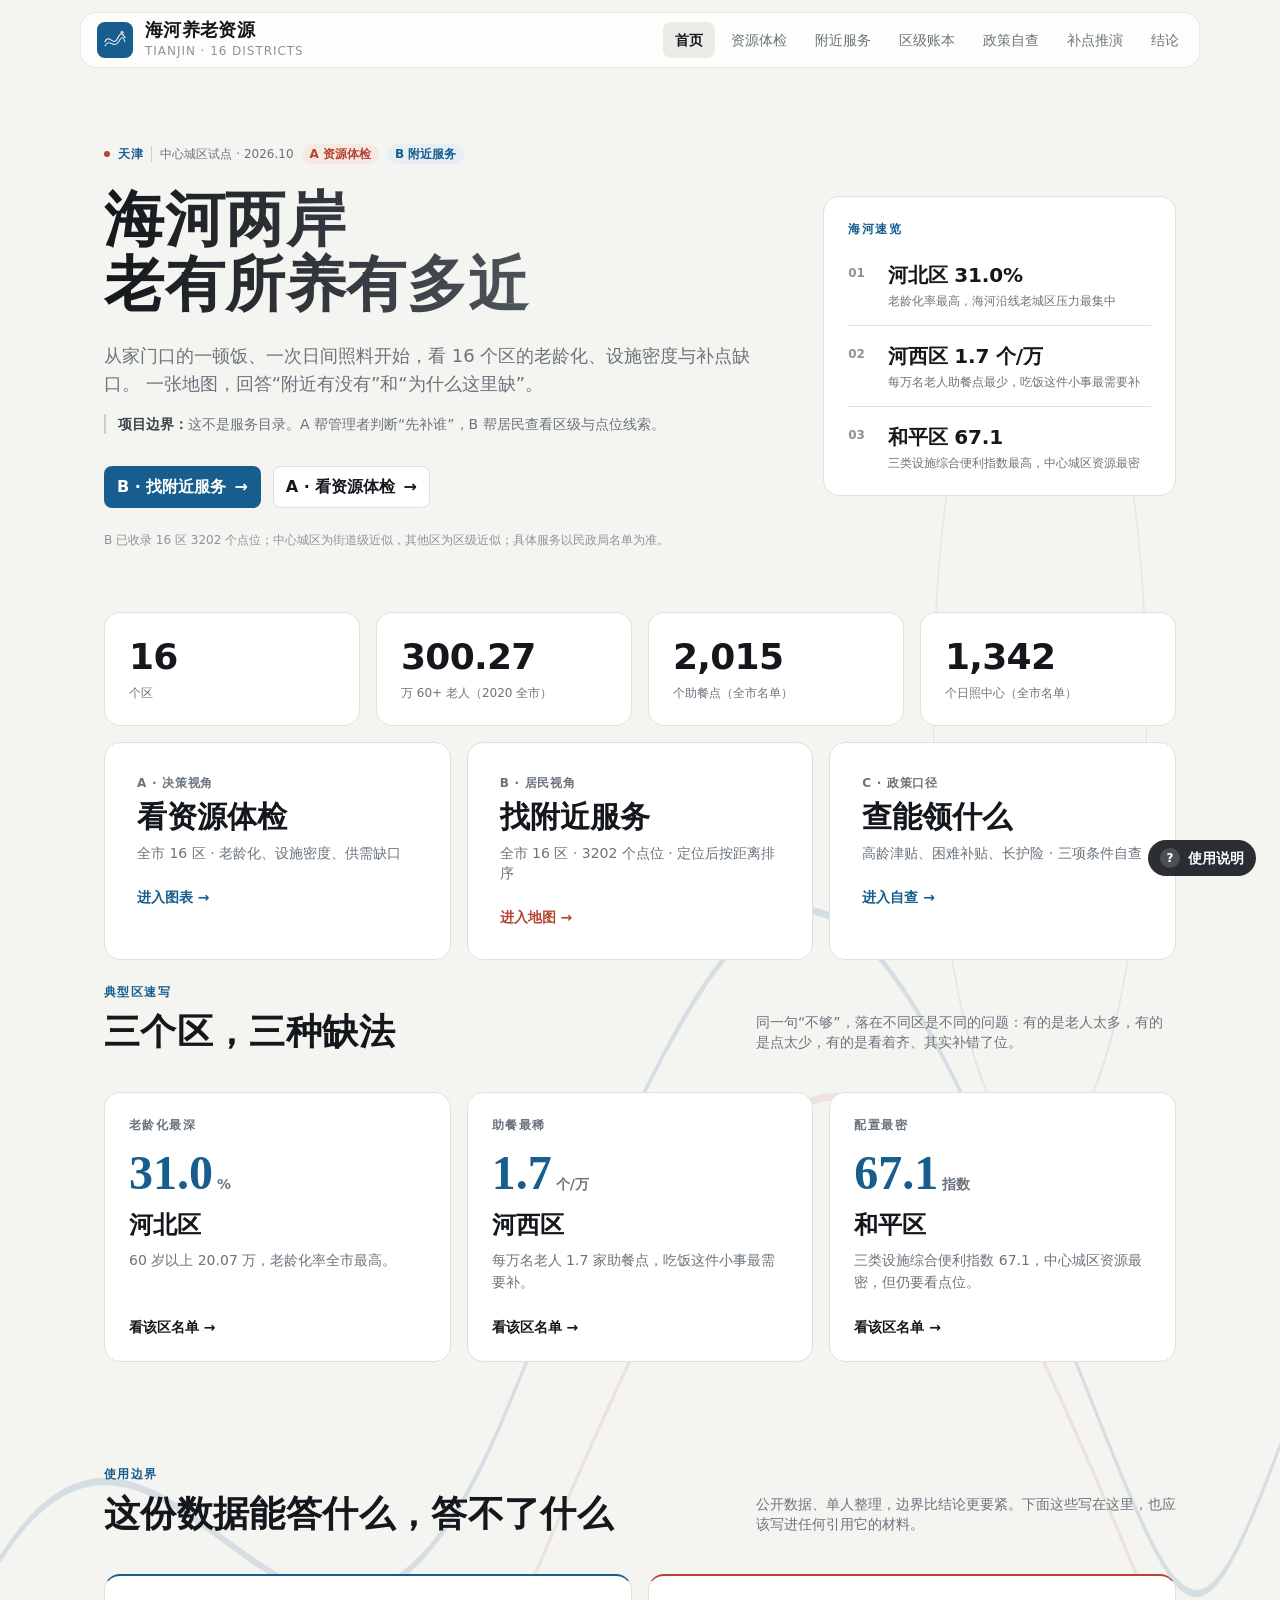
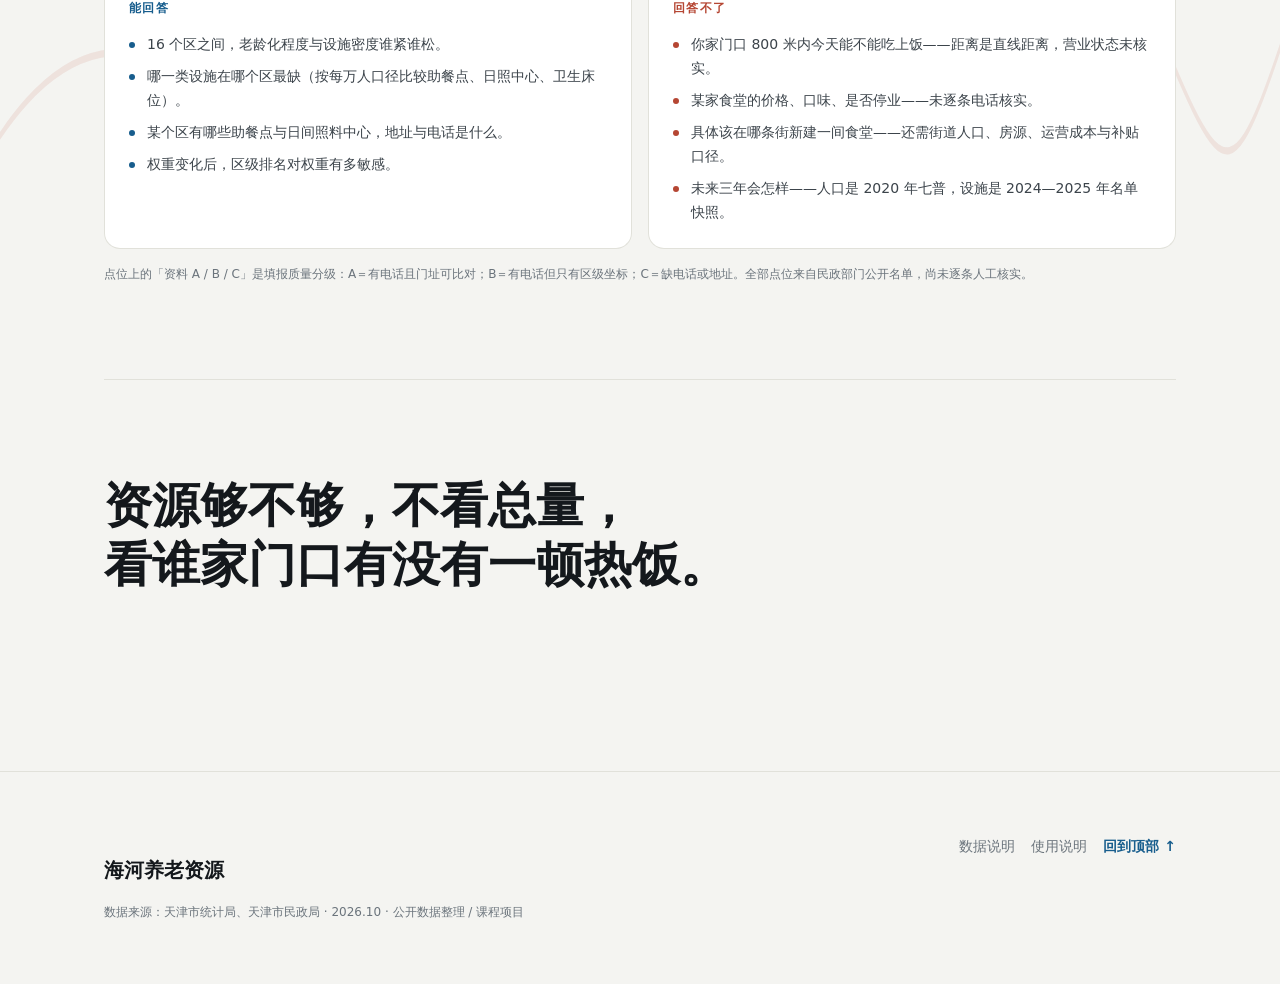
==== commit 28e9ec6a: "deploy: index.html" ====
--- a/index.html
+++ b/index.html
@@ -592,7 +592,7 @@
   <script src="data/tianjin_geo.js?v=11"></script>
   <script src="vendor/echarts.min.js"></script>
   <script src="vendor/leaflet/leaflet.js"></script>
-  <script src="js/app.js?v=29"></script>
+  <script src="js/app.js?v=30"></script>
   <script src="data/policy_data.js?v=1"></script>
   <script src="js/policy.js?v=1"></script>
   <script src="js/ui.js?v=5"></script>
--- a/css/style.css
+++ b/css/style.css
@@ -1,2719 +1,2989 @@
-/* =========================================================
-   海河养老资源 · 天津 16 区 —— 视觉系统
-   纸白底 / 海河蓝 / 砖红信号 / 宋体标题 + 无衬线正文
-   字号、间距、圆角全部取自固定刻度，不再出现 9.5px 这类值。
-   ========================================================= */
-
-:root {
-  /* 表面 */
-  --bg: #f4f4f1;
-  --surface: #ffffff;
-  --surface-2: #ecece7;
-  --surface-3: #e4e4dd;
-  --dark: #181818;
-
-  /* 墨色 */
-  --ink: #14181c;
-  --ink-2: #3c444b;
-  --muted: #6b747c;
-  --muted-2: #8c949b;
-
-  /* 线 */
-  --line: #e1e1da;
-  --line-strong: #cfcfc6;
-
-  /* 强调 */
-  --blue: #175d8d;
-  --blue-dark: #0f4468;
-  --blue-soft: #e7eff4;
-  --red: #b54633;
-  --red-soft: #f6e9e4;
-
-  /* 字体 */
-  --serif: "Source Han Serif SC", "Noto Serif SC", "Songti SC", "STSong", "SimSun", serif;
-  --sans: "HarmonyOS Sans SC", "MiSans", "PingFang SC", "Hiragino Sans GB", "Microsoft YaHei", system-ui, sans-serif;
-
-  /* 动效 */
-  --ease: cubic-bezier(0.22, 1, 0.36, 1);
-}
-
-* {
-  box-sizing: border-box;
-}
-
-html {
-  scroll-behavior: smooth;
-}
-
-body {
-  margin: 0;
-  background: var(--bg);
-  color: var(--ink);
-  font-family: var(--sans);
-  font-size: 16px;
-  line-height: 24px;
-  font-weight: 400;
-  -webkit-font-smoothing: antialiased;
-  text-rendering: optimizeLegibility;
-}
-
-::selection {
-  background: var(--blue);
-  color: #fff;
-}
-
-a {
-  color: inherit;
-  text-decoration: none;
-}
-
-button,
-input,
-select {
-  font-family: inherit;
-  font-size: inherit;
-  color: inherit;
-}
-
-button {
-  cursor: pointer;
-}
-
-svg {
-  display: block;
-}
-
-:focus-visible {
-  outline: 2px solid var(--blue);
-  outline-offset: 3px;
-  border-radius: 4px;
-}
-
-/* ---------- 版心 ---------- */
-.container {
-  width: 100%;
-  max-width: 1120px;
-  margin: 0 auto;
-  padding: 0 24px;
-}
-
-/* 跳到正文 */
-.skip-link {
-  position: fixed;
-  top: 8px;
-  left: 8px;
-  z-index: 300;
-  padding: 8px 12px;
-  border-radius: 8px;
-  background: var(--ink);
-  color: #fff;
-  font-size: 14px;
-  transform: translateY(-200%);
-  transition: transform 0.3s var(--ease);
-}
-
-.skip-link:focus-visible {
-  transform: none;
-}
-
-/* ---------- 顶部浮动导航 ---------- */
-.site-header {
-  position: sticky;
-  top: 0;
-  z-index: 100;
-  padding: 12px 0;
-  pointer-events: none;
-}
-
-.nav-shell {
-  pointer-events: auto;
-  display: flex;
-  align-items: center;
-  gap: 24px;
-  width: min(1120px, calc(100% - 32px));
-  margin: 0 auto;
-  padding: 8px 8px 8px 16px;
-  border: 1px solid rgba(20, 24, 28, 0.08);
-  border-radius: 16px;
-  background: rgba(255, 255, 255, 0.76);
-  -webkit-backdrop-filter: blur(18px) saturate(140%);
-  backdrop-filter: blur(18px) saturate(140%);
-  transition: background 0.3s var(--ease), box-shadow 0.3s var(--ease);
-}
-
-.site-header.is-scrolled .nav-shell {
-  background: rgba(255, 255, 255, 0.92);
-  box-shadow: 0 8px 24px rgba(20, 24, 28, 0.08);
-}
-
-.brand {
-  display: inline-flex;
-  align-items: center;
-  gap: 12px;
-  flex: 0 0 auto;
-}
-
-.brand-mark {
-  display: grid;
-  place-items: center;
-  width: 36px;
-  height: 36px;
-  border-radius: 8px;
-  background: var(--blue);
-  color: #fff;
-}
-
-.brand-mark svg {
-  width: 26px;
-  height: 26px;
-}
-
-.brand-mark .river {
-  fill: none;
-  stroke: currentColor;
-  stroke-width: 1.8;
-  stroke-linecap: round;
-  stroke-opacity: 0.85;
-}
-
-.brand-mark .river-a {
-  stroke-opacity: 1;
-}
-
-.brand-mark .river-dot {
-  fill: #f0b8a8;
-  stroke: none;
-}
-
-.brand-copy {
-  display: flex;
-  flex-direction: column;
-  line-height: 1;
-}
-
-.brand-text {
-  font-family: var(--serif);
-  font-size: 18px;
-  font-weight: 600;
-  letter-spacing: 0.02em;
-}
-
-.brand-text b {
-  font-weight: 600;
-}
-
-.brand-sub {
-  margin-top: 4px;
-  color: var(--muted-2);
-  font-size: 12px;
-  line-height: 16px;
-  letter-spacing: 0.08em;
-}
-
-.nav {
-  display: flex;
-  align-items: center;
-  gap: 4px;
-  margin-left: auto;
-}
-
-.nav-link {
-  padding: 8px 12px;
-  border-radius: 8px;
-  color: var(--muted);
-  font-size: 14px;
-  line-height: 20px;
-  font-weight: 500;
-  transition: color 0.3s var(--ease), background 0.3s var(--ease);
-}
-
-.nav-link:hover {
-  color: var(--ink);
-  background: rgba(20, 24, 28, 0.05);
-}
-
-.nav-link.active {
-  color: var(--ink);
-  background: var(--surface-2);
-  font-weight: 600;
-}
-
-.nav-toggle {
-  display: none;
-  width: 40px;
-  height: 40px;
-  margin-left: auto;
-  padding: 0;
-  border: 1px solid var(--line);
-  border-radius: 8px;
-  background: var(--surface);
-  position: relative;
-}
-
-.nav-toggle span {
-  position: absolute;
-  left: 11px;
-  width: 16px;
-  height: 1.5px;
-  background: var(--ink);
-  border-radius: 2px;
-  transition: transform 0.4s var(--ease), opacity 0.3s var(--ease);
-}
-
-.nav-toggle span:nth-child(1) {
-  top: 14px;
-}
-
-.nav-toggle span:nth-child(2) {
-  top: 19px;
-}
-
-.nav-toggle span:nth-child(3) {
-  top: 24px;
-}
-
-.nav.open ~ .nav-toggle span:nth-child(1) {
-  transform: translateY(5px) rotate(45deg);
-}
-
-.nav.open ~ .nav-toggle span:nth-child(2) {
-  opacity: 0;
-}
-
-.nav.open ~ .nav-toggle span:nth-child(3) {
-  transform: translateY(-5px) rotate(-45deg);
-}
-
-/* ---------- 首页 ---------- */
-.hero {
-  position: relative;
-  overflow: hidden;
-  padding: 64px 0 80px;
-}
-
-.hero-river {
-  position: absolute;
-  inset: 0;
-  z-index: 0;
-  pointer-events: none;
-}
-
-.hero-river svg {
-  width: 100%;
-  height: 100%;
-}
-
-.hero .container {
-  position: relative;
-  z-index: 1;
-}
-
-.hero-grid {
-  display: grid;
-  grid-template-columns: minmax(0, 1.3fr) minmax(300px, 0.7fr);
-  gap: 64px;
-  align-items: center;
-}
-
-.eyebrow {
-  display: flex;
-  align-items: center;
-  flex-wrap: wrap;
-  gap: 8px;
-  margin: 0 0 24px;
-  color: var(--muted);
-  font-size: 12px;
-  line-height: 16px;
-  font-weight: 500;
-}
-
-.eyebrow-loc {
-  display: inline-flex;
-  align-items: center;
-  gap: 8px;
-  color: var(--blue);
-  font-weight: 600;
-  letter-spacing: 0.06em;
-}
-
-.eyebrow-loc i {
-  width: 6px;
-  height: 6px;
-  border-radius: 50%;
-  background: var(--red);
-}
-
-.eyebrow-scope {
-  padding-left: 8px;
-  border-left: 1px solid var(--line-strong);
-}
-
-.eyebrow-mode {
-  padding: 2px 8px;
-  border-radius: 100px;
-  background: var(--blue-soft);
-  color: var(--blue);
-  font-weight: 600;
-}
-
-.eyebrow-mode.is-a {
-  background: var(--red-soft);
-  color: var(--red);
-}
-
-.hero h1 {
-  max-width: 680px;
-  margin: 0;
-  font-family: var(--serif);
-  font-size: 60px;
-  line-height: 1.08;
-  font-weight: 600;
-  letter-spacing: 0.01em;
-  text-wrap: balance;
-  background: linear-gradient(90deg, #14181c 0%, #6b747c 100%);
-  -webkit-background-clip: text;
-  background-clip: text;
-  color: transparent;
-}
-
-.hero h1 span {
-  display: block;
-}
-
-.lead {
-  max-width: 680px;
-  margin: 24px 0 0;
-  color: var(--muted);
-  font-size: 18px;
-  line-height: 28px;
-  text-wrap: pretty;
-}
-
-.purpose-note {
-  max-width: 680px;
-  margin: 16px 0 0;
-  padding-left: 12px;
-  border-left: 2px solid var(--line-strong);
-  color: var(--muted);
-  font-size: 14px;
-  line-height: 20px;
-}
-
-.purpose-note strong {
-  color: var(--ink-2);
-  font-weight: 600;
-}
-
-.hero-actions {
-  display: flex;
-  flex-wrap: wrap;
-  align-items: center;
-  gap: 12px;
-  margin-top: 32px;
-}
-
-.btn {
-  display: inline-flex;
-  align-items: center;
-  gap: 8px;
-  padding: 8px 12px;
-  border: 1px solid transparent;
-  border-radius: 8px;
-  font-size: 16px;
-  line-height: 24px;
-  font-weight: 600;
-  transition: background 0.3s var(--ease), color 0.3s var(--ease),
-    border-color 0.3s var(--ease), transform 0.3s var(--ease);
-}
-
-.btn:active {
-  transform: scale(0.98);
-}
-
-.btn-primary {
-  background: var(--blue);
-  color: #fff;
-}
-
-.btn-primary:hover {
-  background: var(--blue-dark);
-}
-
-.btn-ghost {
-  border-color: var(--line);
-  background: var(--surface);
-  color: var(--ink);
-}
-
-.btn-ghost:hover {
-  border-color: var(--blue);
-  color: var(--blue);
-}
-
-.hero-note {
-  max-width: 640px;
-  margin: 24px 0 0;
-  color: var(--muted-2);
-  font-size: 12px;
-  line-height: 16px;
-}
-
-/* 速览卡 */
-.brief {
-  padding: 24px;
-  border: 1px solid var(--line);
-  border-radius: 16px;
-  background: var(--surface);
-}
-
-.brief-label {
-  margin: 0 0 8px;
-  color: var(--blue);
-  font-size: 12px;
-  line-height: 16px;
-  font-weight: 600;
-  letter-spacing: 0.12em;
-}
-
-.brief-item {
-  display: grid;
-  grid-template-columns: 28px 1fr;
-  gap: 12px;
-  align-items: start;
-  padding: 16px 0;
-}
-
-.brief-item + .brief-item {
-  border-top: 1px solid var(--line);
-}
-
-.brief-item:last-child {
-  padding-bottom: 0;
-}
-
-.brief-num {
-  color: var(--muted-2);
-  font-size: 12px;
-  line-height: 16px;
-  font-weight: 600;
-  font-variant-numeric: tabular-nums;
-  padding-top: 4px;
-}
-
-.brief-item strong {
-  display: block;
-  color: var(--ink);
-  font-size: 20px;
-  line-height: 28px;
-  font-weight: 600;
-  letter-spacing: -0.01em;
-}
-
-.brief-item p {
-  margin: 4px 0 0;
-  color: var(--muted);
-  font-size: 12px;
-  line-height: 16px;
-}
-
-/* 四个数字 */
-.figure-strip {
-  display: grid;
-  grid-template-columns: repeat(4, minmax(0, 1fr));
-  gap: 16px;
-  margin-top: 64px;
-}
-
-.figure {
-  padding: 24px;
-  border: 1px solid var(--line);
-  border-radius: 16px;
-  background: var(--surface);
-}
-
-.figure strong {
-  display: block;
-  color: var(--ink);
-  font-size: 36px;
-  line-height: 40px;
-  font-weight: 600;
-  letter-spacing: -0.02em;
-  font-variant-numeric: tabular-nums;
-}
-
-.figure span {
-  display: block;
-  margin-top: 8px;
-  color: var(--muted);
-  font-size: 12px;
-  line-height: 16px;
-}
-
-/* 双入口 */
-.home-doors {
-  display: grid;
-  grid-template-columns: repeat(2, minmax(0, 1fr));
-  gap: 16px;
-  margin-top: 16px;
-}
-
-.home-door {
-  position: relative;
-  display: flex;
-  flex-direction: column;
-  gap: 8px;
-  padding: 32px;
-  border: 1px solid var(--line);
-  border-radius: 16px;
-  background: var(--surface);
-  transition: transform 0.5s var(--ease), border-color 0.3s var(--ease);
-}
-
-.home-door:hover {
-  transform: translateY(-2px);
-  border-color: var(--line-strong);
-}
-
-.home-door-tag {
-  color: var(--muted);
-  font-size: 12px;
-  line-height: 16px;
-  font-weight: 600;
-  letter-spacing: 0.06em;
-}
-
-.home-door strong {
-  font-family: var(--serif);
-  font-size: 30px;
-  line-height: 36px;
-  font-weight: 600;
-}
-
-.home-door p {
-  margin: 0;
-  color: var(--muted);
-  font-size: 14px;
-  line-height: 20px;
-}
-
-.home-door-arrow {
-  margin-top: 16px;
-  color: var(--blue);
-  font-size: 14px;
-  line-height: 20px;
-  font-weight: 600;
-}
-
-.home-door-b .home-door-arrow {
-  color: var(--red);
-}
-
-/* ---------- 典型区速写 ---------- */
-.focus {
-  padding: 24px 0 96px;
-}
-
-.focus-grid {
-  display: grid;
-  grid-template-columns: repeat(3, minmax(0, 1fr));
-  gap: 16px;
-}
-
-.focus-card {
-  display: flex;
-  flex-direction: column;
-  gap: 0;
-  padding: 24px;
-  border: 1px solid var(--line);
-  border-radius: 16px;
-  background: var(--surface);
-  color: inherit;
-  text-decoration: none;
-  transition: transform 0.3s var(--ease), border-color 0.3s var(--ease);
-}
-
-.focus-card:hover {
-  transform: translateY(-2px);
-  border-color: var(--line-strong);
-}
-
-.focus-label {
-  margin: 0;
-  color: var(--muted);
-  font-size: 12px;
-  line-height: 16px;
-  font-weight: 600;
-  letter-spacing: 0.12em;
-}
-
-.focus-value {
-  display: flex;
-  align-items: baseline;
-  gap: 4px;
-  margin: 16px 0 0;
-  color: var(--blue);
-  font-variant-numeric: tabular-nums;
-}
-
-.focus-value strong {
-  font-family: var(--serif);
-  font-size: 48px;
-  line-height: 1;
-  font-weight: 600;
-}
-
-.focus-value span {
-  color: var(--muted);
-  font-size: 14px;
-  line-height: 20px;
-  font-weight: 600;
-}
-
-.focus-card h3 {
-  margin: 12px 0 0;
-  font-family: var(--serif);
-  font-size: 24px;
-  line-height: 32px;
-  font-weight: 600;
-}
-
-.focus-text {
-  margin: 8px 0 0;
-  color: var(--muted);
-  font-size: 14px;
-  line-height: 22px;
-  text-wrap: pretty;
-}
-
-.focus-arrow {
-  margin-top: auto;
-  padding-top: 24px;
-  color: var(--ink);
-  font-size: 14px;
-  line-height: 20px;
-  font-weight: 600;
-}
-
-.focus-card:hover .focus-arrow {
-  color: var(--blue);
-}
-
-/* ---------- 使用边界 ---------- */
-.scope {
-  padding: 8px 0 96px;
-}
-
-.scope-grid {
-  display: grid;
-  grid-template-columns: repeat(2, minmax(0, 1fr));
-  gap: 16px;
-}
-
-.scope-col {
-  padding: 24px;
-  border: 1px solid var(--line);
-  border-top-width: 2px;
-  border-radius: 16px;
-  background: var(--surface);
-}
-
-.scope-col.is-yes {
-  border-top-color: var(--blue);
-}
-
-.scope-col.is-no {
-  border-top-color: var(--red);
-}
-
-.scope-label {
-  margin: 0;
-  color: var(--muted);
-  font-size: 12px;
-  line-height: 16px;
-  font-weight: 600;
-  letter-spacing: 0.12em;
-}
-
-.scope-col.is-yes .scope-label {
-  color: var(--blue);
-}
-
-.scope-col.is-no .scope-label {
-  color: var(--red);
-}
-
-.scope-col ul {
-  margin: 16px 0 0;
-  padding: 0;
-  list-style: none;
-}
-
-.scope-col li {
-  position: relative;
-  padding-left: 18px;
-  color: var(--ink-2);
-  font-size: 14px;
-  line-height: 24px;
-}
-
-.scope-col li + li {
-  margin-top: 8px;
-}
-
-.scope-col li::before {
-  content: "";
-  position: absolute;
-  left: 0;
-  top: 10px;
-  width: 6px;
-  height: 6px;
-  border-radius: 50%;
-  background: var(--line-strong);
-}
-
-.scope-col.is-yes li::before {
-  background: var(--blue);
-}
-
-.scope-col.is-no li::before {
-  background: var(--red);
-}
-
-.scope-foot {
-  margin: 16px 0 0;
-  color: var(--muted);
-  font-size: 12px;
-  line-height: 18px;
-  text-wrap: pretty;
-}
-
-/* ---------- 打印版（屏幕隐藏） ---------- */
-.print-sheet {
-  display: none;
-}
-
-/* ---------- 标语揭示 ---------- */
-.tagline {
-  padding: 96px 0;
-  border-top: 1px solid var(--line);
-}
-
-.tagline-text {
-  max-width: 900px;
-  margin: 0;
-  font-family: var(--serif);
-  font-size: 48px;
-  line-height: 1.24;
-  font-weight: 600;
-  text-wrap: balance;
-}
-
-.tagline-line {
-  display: block;
-}
-
-.balance-line {
-  display: inline;
-}
-
-.tagline-word {
-  opacity: 1;
-  transition: opacity 0.5s var(--ease);
-}
-
-/* ---------- 区块 ---------- */
-.page {
-  display: none;
-}
-
-.page.active {
-  display: block;
-  animation: page-in 0.5s var(--ease) both;
-}
-
-@keyframes page-in {
-  from {
-    opacity: 0;
-    transform: translateY(8px);
-  }
-  to {
-    opacity: 1;
-    transform: none;
-  }
-}
-
-.section {
-  padding: 80px 0;
-  scroll-margin-top: 96px;
-}
-
-.section-query {
-  background: var(--surface-2);
-}
-
-.section-head {
-  display: grid;
-  grid-template-columns: minmax(0, 1fr) minmax(280px, 420px);
-  gap: 48px;
-  align-items: end;
-  margin-bottom: 40px;
-}
-
-.section-index {
-  margin: 0 0 12px;
-  color: var(--blue);
-  font-size: 12px;
-  line-height: 16px;
-  font-weight: 600;
-  letter-spacing: 0.12em;
-}
-
-.section-title h2 {
-  margin: 0;
-  font-family: var(--serif);
-  font-size: 36px;
-  line-height: 40px;
-  font-weight: 600;
-  letter-spacing: 0.01em;
-  text-wrap: balance;
-}
-
-.section-meta {
-  max-width: 420px;
-}
-
-.section-desc {
-  margin: 0;
-  color: var(--muted);
-  font-size: 14px;
-  line-height: 20px;
-  text-wrap: pretty;
-}
-
-.page-scope {
-  margin: 8px 0 0;
-  color: var(--muted-2);
-  font-size: 12px;
-  line-height: 16px;
-}
-
-/* ---------- 图表 ---------- */
-.tabs {
-  display: inline-flex;
-  gap: 4px;
-  margin-bottom: 24px;
-  padding: 4px;
-  border-radius: 12px;
-  background: var(--surface-2);
-}
-
-.tab {
-  padding: 8px 16px;
-  border: 0;
-  border-radius: 8px;
-  background: transparent;
-  color: var(--muted);
-  font-size: 14px;
-  line-height: 20px;
-  font-weight: 600;
-  transition: background 0.3s var(--ease), color 0.3s var(--ease);
-}
-
-.tab:hover {
-  color: var(--ink);
-}
-
-.tab.active {
-  background: var(--surface);
-  color: var(--ink);
-}
-
-.chart-card {
-  padding: 24px;
-  border: 1px solid var(--line);
-  border-radius: 16px;
-  background: var(--surface);
-}
-
-.chart-head {
-  display: flex;
-  align-items: flex-start;
-  justify-content: space-between;
-  gap: 24px;
-}
-
-.chart-head h3 {
-  margin: 0;
-  font-size: 20px;
-  line-height: 28px;
-  font-weight: 600;
-  letter-spacing: -0.01em;
-}
-
-.chart-head p {
-  margin: 4px 0 0;
-  color: var(--muted);
-  font-size: 12px;
-  line-height: 16px;
-}
-
-.chart-badge {
-  flex: 0 0 auto;
-  padding: 4px 8px;
-  border-radius: 100px;
-  background: var(--blue-soft);
-  color: var(--blue);
-  font-size: 12px;
-  line-height: 16px;
-  font-weight: 600;
-}
-
-.chart {
-  width: 100%;
-  height: 420px;
-  margin-top: 16px;
-}
-
-.chart-note {
-  margin: 8px 0 0;
-  padding-top: 16px;
-  border-top: 1px solid var(--line);
-  color: var(--muted-2);
-  font-size: 12px;
-  line-height: 16px;
-}
-
-/* 补点建议小卡 */
-.a-actions {
-  margin-top: 32px;
-}
-
-.a-actions:empty {
-  display: none;
-}
-
-.a-actions-head {
-  display: flex;
-  align-items: end;
-  justify-content: space-between;
-  gap: 24px;
-  margin-bottom: 16px;
-}
-
-.a-actions-head h3 {
-  margin: 0;
-  font-family: var(--serif);
-  font-size: 24px;
-  line-height: 32px;
-  font-weight: 600;
-}
-
-.a-actions-head > p {
-  max-width: 420px;
-  margin: 0;
-  color: var(--muted);
-  font-size: 12px;
-  line-height: 16px;
-}
-
-.a-action-grid {
-  display: grid;
-  grid-template-columns: repeat(auto-fit, minmax(220px, 1fr));
-  gap: 16px;
-}
-
-.a-action-card {
-  padding: 24px;
-  border: 1px solid var(--line);
-  border-radius: 16px;
-  background: var(--surface);
-}
-
-.a-action-top {
-  display: flex;
-  align-items: baseline;
-  justify-content: space-between;
-  gap: 8px;
-}
-
-.a-action-rank {
-  color: var(--muted-2);
-  font-size: 12px;
-  line-height: 16px;
-  font-weight: 600;
-  font-variant-numeric: tabular-nums;
-}
-
-.a-action-gap {
-  color: var(--red);
-  font-size: 20px;
-  line-height: 28px;
-  font-weight: 600;
-  font-variant-numeric: tabular-nums;
-}
-
-.a-action-card h4 {
-  margin: 8px 0 4px;
-  font-size: 20px;
-  line-height: 28px;
-  font-weight: 600;
-}
-
-.a-action-card p {
-  margin: 0;
-  color: var(--muted);
-  font-size: 12px;
-  line-height: 16px;
-}
-
-.a-action-tag {
-  display: inline-block;
-  margin-top: 16px;
-  color: var(--blue);
-  font-size: 14px;
-  line-height: 20px;
-  font-weight: 600;
-}
-
-.a-action-tag:hover {
-  color: var(--blue-dark);
-  text-decoration: underline;
-  text-underline-offset: 4px;
-}
-
-/* ---------- 地图 ---------- */
-.map-section {
-  padding-top: 80px;
-}
-
-.map-shell {
-  padding: 16px;
-  border: 1px solid var(--line);
-  border-radius: 16px;
-  background: var(--surface);
-}
-
-.map-toolbar {
-  position: relative;
-  z-index: 50;
-  display: flex;
-  align-items: center;
-  justify-content: space-between;
-  flex-wrap: wrap;
-  gap: 16px;
-  margin-bottom: 16px;
-}
-
-.map-search-wrap {
-  position: relative;
-  flex: 1 1 320px;
-  max-width: 420px;
-}
-
-#mapSearch {
-  width: 100%;
-  height: 40px;
-  padding: 0 12px;
-  border: 1px solid var(--line);
-  border-radius: 8px;
-  outline: none;
-  background: var(--bg);
-  color: var(--ink);
-  font-size: 14px;
-  line-height: 20px;
-  transition: border-color 0.3s var(--ease), background 0.3s var(--ease);
-}
-
-#mapSearch::placeholder {
-  color: var(--muted-2);
-}
-
-#mapSearch:focus {
-  border-color: var(--blue);
-  background: var(--surface);
-}
-
-.map-search-results {
-  position: absolute;
-  z-index: 60;
-  top: calc(100% + 8px);
-  left: 0;
-  right: 0;
-  display: none;
-  max-height: 280px;
-  overflow: auto;
-  padding: 4px;
-  border: 1px solid var(--line);
-  border-radius: 12px;
-  background: var(--surface);
-  box-shadow: 0 12px 32px rgba(20, 24, 28, 0.12);
-}
-
-.map-search-results.open {
-  display: block;
-}
-
-.map-search-item {
-  display: block;
-  width: 100%;
-  padding: 8px 12px;
-  border: 0;
-  border-radius: 8px;
-  background: transparent;
-  color: var(--ink);
-  text-align: left;
-  font-size: 14px;
-  line-height: 20px;
-}
-
-.map-search-item:hover {
-  background: var(--surface-2);
-}
-
-.map-search-item small {
-  margin-left: 8px;
-  color: var(--muted-2);
-  font-size: 12px;
-}
-
-.map-tools {
-  display: flex;
-  align-items: center;
-  gap: 12px;
-}
-
-.map-btn {
-  padding: 8px 12px;
-  border: 1px solid var(--blue);
-  border-radius: 8px;
-  background: var(--blue);
-  color: #fff;
-  font-size: 14px;
-  line-height: 20px;
-  font-weight: 600;
-  transition: background 0.3s var(--ease), transform 0.3s var(--ease);
-}
-
-.map-btn:hover {
-  background: var(--blue-dark);
-}
-
-.map-btn:active {
-  transform: scale(0.98);
-}
-
-.locate-status {
-  color: var(--muted);
-  font-size: 12px;
-  line-height: 16px;
-}
-
-.map-grid {
-  display: grid;
-  grid-template-columns: minmax(0, 1.7fr) minmax(280px, 0.7fr);
-  gap: 16px;
-  align-items: stretch;
-}
-
-.map-canvas-wrap {
-  min-width: 0;
-}
-
-.map-canvas {
-  width: 100%;
-  height: 520px;
-  border-radius: 12px;
-  background: #eef2f2;
-}
-
-.map-note {
-  margin: 8px 0 0;
-  color: var(--muted-2);
-  font-size: 12px;
-  line-height: 16px;
-}
-
-.map-categories {
-  margin-top: 16px;
-  padding-top: 16px;
-  border-top: 1px solid var(--line);
-}
-
-.map-cat-row {
-  display: flex;
-  align-items: center;
-  flex-wrap: wrap;
-  gap: 8px;
-}
-
-.map-cat-row + .map-cat-row {
-  margin-top: 12px;
-}
-
-.map-cat-label {
-  flex: 0 0 auto;
-  min-width: 56px;
-  color: var(--muted);
-  font-size: 12px;
-  line-height: 16px;
-  font-weight: 600;
-}
-
-.chips {
-  display: flex;
-  flex-wrap: wrap;
-  gap: 8px;
-}
-
-.chip {
-  padding: 4px 12px;
-  border: 1px solid var(--line);
-  border-radius: 100px;
-  background: var(--surface);
-  color: var(--muted);
-  font-size: 12px;
-  line-height: 16px;
-  font-weight: 500;
-  transition: color 0.3s var(--ease), border-color 0.3s var(--ease),
-    background 0.3s var(--ease);
-}
-
-.chip:hover {
-  border-color: var(--line-strong);
-  color: var(--ink);
-}
-
-.chip.active {
-  border-color: var(--ink);
-  background: var(--ink);
-  color: #fff;
-}
-
-.map-side {
-  display: flex;
-  flex-direction: column;
-  min-height: 0;
-  border: 1px solid var(--line);
-  border-radius: 12px;
-  background: var(--surface);
-  overflow: hidden;
-}
-
-.map-district-card {
-  padding: 16px;
-  background: var(--surface-2);
-}
-
-.map-card-label {
-  margin: 0 0 4px;
-  color: var(--blue);
-  font-size: 12px;
-  line-height: 16px;
-  font-weight: 600;
-  letter-spacing: 0.1em;
-}
-
-.map-district-card h3 {
-  margin: 0;
-  font-size: 18px;
-  line-height: 26px;
-  font-weight: 600;
-  text-wrap: balance;
-}
-
-.map-district-card p {
-  margin: 4px 0 0;
-  color: var(--muted);
-  font-size: 12px;
-  line-height: 16px;
-}
-
-.map-card-head {
-  display: flex;
-  align-items: baseline;
-  justify-content: space-between;
-  gap: 8px;
-}
-
-.map-card-head > span {
-  color: var(--red);
-  font-size: 12px;
-  line-height: 16px;
-  font-weight: 600;
-}
-
-.map-card-metrics {
-  display: grid;
-  grid-template-columns: repeat(3, minmax(0, 1fr));
-  gap: 8px;
-  margin-top: 12px;
-}
-
-.map-card-metrics > div {
-  padding: 8px;
-  border-radius: 8px;
-  background: var(--surface);
-}
-
-.map-card-metrics b {
-  display: block;
-  color: var(--ink);
-  font-size: 16px;
-  line-height: 24px;
-  font-weight: 600;
-  font-variant-numeric: tabular-nums;
-}
-
-.map-card-metrics b.is-gap {
-  color: var(--red);
-}
-
-.map-card-metrics span {
-  display: block;
-  color: var(--muted-2);
-  font-size: 12px;
-  line-height: 16px;
-}
-
-.map-card-link {
-  display: inline-block;
-  margin-top: 12px;
-  color: var(--blue);
-  font-size: 12px;
-  line-height: 16px;
-  font-weight: 600;
-}
-
-.map-card-link:hover {
-  color: var(--blue-dark);
-  text-decoration: underline;
-  text-underline-offset: 4px;
-}
-
-.map-selection {
-  display: none;
-  padding: 12px 16px;
-  border-top: 1px solid var(--line);
-  background: var(--red-soft);
-}
-
-.map-selection.open {
-  display: block;
-}
-
-.map-selection-top {
-  display: flex;
-  align-items: center;
-  justify-content: space-between;
-  gap: 8px;
-}
-
-.map-selection-top span {
-  color: var(--red);
-  font-size: 12px;
-  line-height: 16px;
-  font-weight: 600;
-}
-
-.map-selection-close {
-  width: 24px;
-  height: 24px;
-  padding: 0;
-  border: 0;
-  border-radius: 4px;
-  background: transparent;
-  color: var(--muted);
-  font-size: 16px;
-  line-height: 1;
-}
-
-.map-selection-close:hover {
-  background: rgba(20, 24, 28, 0.06);
-}
-
-.map-selection h4 {
-  margin: 8px 0 4px;
-  font-size: 14px;
-  line-height: 20px;
-  font-weight: 600;
-}
-
-.map-selection p {
-  margin: 0;
-  color: var(--muted);
-  font-size: 12px;
-  line-height: 16px;
-}
-
-.map-selection a {
-  display: inline-block;
-  margin-top: 4px;
-  color: var(--blue);
-  font-size: 12px;
-  line-height: 16px;
-}
-
-.map-list-head {
-  display: flex;
-  align-items: center;
-  justify-content: space-between;
-  gap: 8px;
-  padding: 12px 16px;
-  border-top: 1px solid var(--line);
-  color: var(--muted);
-  font-size: 12px;
-  line-height: 16px;
-}
-
-.map-list-head strong {
-  color: var(--ink);
-  font-size: 12px;
-  font-weight: 600;
-}
-
-.map-list {
-  overflow: auto;
-  max-height: 420px;
-  padding: 0 16px 16px;
-}
-
-.map-point {
-  padding: 12px 0;
-  border-top: 1px solid var(--line);
-}
-
-.map-point:first-child {
-  border-top: 0;
-}
-
-.map-point-top {
-  display: flex;
-  align-items: center;
-  flex-wrap: wrap;
-  gap: 8px;
-}
-
-.map-point-type {
-  padding: 2px 8px;
-  border-radius: 100px;
-  font-size: 12px;
-  line-height: 16px;
-  font-weight: 600;
-}
-
-.map-point-type.is-meal {
-  background: var(--red-soft);
-  color: var(--red);
-}
-
-.map-point-type.is-day {
-  background: var(--blue-soft);
-  color: var(--blue);
-}
-
-.map-point-geo {
-  color: var(--muted-2);
-  font-size: 12px;
-  line-height: 16px;
-}
-
-.map-point-dist {
-  margin-left: auto;
-  color: var(--red);
-  font-size: 12px;
-  line-height: 16px;
-  font-weight: 600;
-}
-
-.map-point h4 {
-  margin: 4px 0;
-  font-size: 14px;
-  line-height: 20px;
-  font-weight: 600;
-}
-
-.map-point p {
-  margin: 0;
-  color: var(--muted);
-  font-size: 12px;
-  line-height: 16px;
-}
-
-.map-point-phone {
-  display: inline-block;
-  margin-top: 4px;
-  color: var(--blue);
-  font-size: 12px;
-  line-height: 16px;
-}
-
-.map-list-more,
-.map-empty {
-  padding: 16px 0;
-  color: var(--muted-2);
-  font-size: 12px;
-  line-height: 16px;
-}
-
-/* ---------- 区级账本 ---------- */
-.filter-card {
-  padding: 24px;
-  border: 1px solid var(--line);
-  border-radius: 16px;
-  background: var(--surface);
-}
-
-.filter-row {
-  display: flex;
-  align-items: center;
-  justify-content: space-between;
-  flex-wrap: wrap;
-  gap: 16px;
-}
-
-.filter-controls {
-  display: flex;
-  gap: 8px;
-}
-
-#searchInput {
-  width: 240px;
-  height: 40px;
-  padding: 0 12px;
-  border: 1px solid var(--line);
-  border-radius: 8px;
-  outline: none;
-  background: var(--bg);
-  color: var(--ink);
-  font-size: 14px;
-  line-height: 20px;
-  transition: border-color 0.3s var(--ease), background 0.3s var(--ease);
-}
-
-#searchInput::placeholder {
-  color: var(--muted-2);
-}
-
-#searchInput:focus {
-  border-color: var(--blue);
-  background: var(--surface);
-}
-
-.result-bar {
-  display: flex;
-  justify-content: space-between;
-  gap: 16px;
-  margin-top: 16px;
-  padding-top: 16px;
-  border-top: 1px solid var(--line);
-  color: var(--muted);
-  font-size: 12px;
-  line-height: 16px;
-}
-
-.result-hint {
-  color: var(--muted-2);
-}
-
-.facility-grid {
-  display: grid;
-  grid-template-columns: repeat(2, minmax(0, 1fr));
-  gap: 16px;
-  margin-top: 24px;
-}
-
-.district-card {
-  display: flex;
-  flex-direction: column;
-  padding: 24px;
-  border: 1px solid var(--line);
-  border-radius: 16px;
-  background: var(--surface);
-  transition: transform 0.5s var(--ease), border-color 0.3s var(--ease);
-}
-
-.district-card:hover {
-  transform: translateY(-2px);
-  border-color: var(--line-strong);
-}
-
-.district-head {
-  display: flex;
-  align-items: baseline;
-  justify-content: space-between;
-  gap: 12px;
-}
-
-.district-head h4 {
-  margin: 0;
-  font-size: 20px;
-  line-height: 28px;
-  font-weight: 600;
-}
-
-.district-head span {
-  color: var(--red);
-  font-size: 12px;
-  line-height: 16px;
-  font-weight: 600;
-  font-variant-numeric: tabular-nums;
-}
-
-.district-metrics {
-  display: grid;
-  grid-template-columns: repeat(3, minmax(0, 1fr));
-  gap: 8px;
-  margin: 16px 0;
-}
-
-.district-metric {
-  padding: 12px;
-  border-radius: 8px;
-  background: var(--bg);
-}
-
-.district-metric strong {
-  display: block;
-  color: var(--ink);
-  font-size: 20px;
-  line-height: 28px;
-  font-weight: 600;
-  font-variant-numeric: tabular-nums;
-}
-
-.district-metric span {
-  display: block;
-  margin-top: 4px;
-  color: var(--muted);
-  font-size: 12px;
-  line-height: 16px;
-}
-
-.district-links {
-  display: flex;
-  flex-wrap: wrap;
-  gap: 16px;
-  margin-top: auto;
-}
-
-.map-link {
-  display: inline-flex;
-  align-items: center;
-  gap: 4px;
-  color: var(--blue);
-  font-size: 14px;
-  line-height: 20px;
-  font-weight: 600;
-}
-
-.map-link:hover {
-  color: var(--blue-dark);
-  text-decoration: underline;
-  text-underline-offset: 4px;
-}
-
-.map-link-print {
-  margin-left: auto;
-  padding: 3px 10px;
-  border: 1px solid var(--line-strong);
-  border-radius: 100px;
-  background: none;
-  color: var(--ink-2);
-  font-family: inherit;
-  font-size: 12px;
-  line-height: 18px;
-  font-weight: 600;
-  cursor: pointer;
-  transition: border-color 0.2s var(--ease), color 0.2s var(--ease);
-}
-
-.map-link-print:hover {
-  border-color: var(--blue);
-  color: var(--blue);
-}
-
-.map-point-src {
-  margin: 4px 0 0 !important;
-  color: var(--muted-2) !important;
-  font-size: 12px !important;
-  line-height: 18px !important;
-}
-
-.empty-state {
-  grid-column: 1 / -1;
-  padding: 48px 24px;
-  border: 1px dashed var(--line-strong);
-  border-radius: 16px;
-  color: var(--muted);
-  text-align: center;
-  font-size: 14px;
-  line-height: 20px;
-}
-
-/* ---------- 补点推演（深色） ---------- */
-.lab {
-  position: relative;
-  overflow: hidden;
-  background: var(--dark);
-  color: #f2f2ee;
-}
-
-.lab .container {
-  position: relative;
-  z-index: 1;
-}
-
-.lab .section-index {
-  color: #8fb8ce;
-}
-
-.lab .section-title h2,
-.lab .section-desc {
-  color: #f2f2ee;
-}
-
-.lab .page-scope {
-  color: #9a9a92;
-}
-
-.lab-grid {
-  display: grid;
-  grid-template-columns: minmax(280px, 0.85fr) minmax(0, 1.15fr);
-  gap: 32px;
-  align-items: start;
-}
-
-.lab-controls {
-  padding: 24px;
-  border: 1px solid rgba(255, 255, 255, 0.14);
-  border-radius: 16px;
-  background: rgba(255, 255, 255, 0.04);
-}
-
-.lab-label {
-  margin: 0 0 12px;
-  color: #b9b9b1;
-  font-size: 12px;
-  line-height: 16px;
-  font-weight: 600;
-  letter-spacing: 0.1em;
-}
-
-.lab-presets {
-  margin-bottom: 16px;
-}
-
-.lab-presets .chip {
-  border-color: rgba(255, 255, 255, 0.18);
-  background: rgba(255, 255, 255, 0.04);
-  color: #d9d9d2;
-}
-
-.lab-presets .chip:hover {
-  border-color: rgba(255, 255, 255, 0.4);
-  color: #fff;
-}
-
-.lab-presets .chip.active {
-  border-color: #fff;
-  background: #fff;
-  color: var(--ink);
-}
-
-.slider-row {
-  padding: 16px 0;
-  border-top: 1px solid rgba(255, 255, 255, 0.12);
-}
-
-.slider-row label {
-  display: flex;
-  align-items: baseline;
-  justify-content: space-between;
-  gap: 12px;
-  color: #e8e8e1;
-  font-size: 14px;
-  line-height: 20px;
-}
-
-.slider-name {
-  color: #e8e8e1;
-}
-
-.slider-val {
-  color: #f0b8a8;
-  font-weight: 600;
-  font-variant-numeric: tabular-nums;
-}
-
-.slider-val b {
-  font-weight: 600;
-}
-
-.slider-row input[type="range"] {
-  width: 100%;
-  height: 24px;
-  margin: 8px 0 0;
-  accent-color: #8fb8ce;
-  cursor: pointer;
-}
-
-.lab-hint {
-  margin: 16px 0 0;
-  color: #9a9a92;
-  font-size: 12px;
-  line-height: 16px;
-}
-
-.lab-chart-wrap {
-  padding: 16px;
-  border-radius: 16px;
-  background: var(--surface);
-  color: var(--ink);
-}
-
-.lab-chart {
-  width: 100%;
-  height: 400px;
-}
-
-.lab-insight {
-  margin: 8px 0 0;
-  padding: 12px 16px;
-  border-left: 2px solid var(--red);
-  background: var(--bg);
-  color: var(--ink-2);
-  font-size: 14px;
-  line-height: 20px;
-}
-
-/* ---------- 结论 ---------- */
-.insight-grid {
-  display: grid;
-  grid-template-columns: repeat(auto-fit, minmax(240px, 1fr));
-  gap: 16px;
-}
-
-.insight-card {
-  display: flex;
-  flex-direction: column;
-  padding: 24px;
-  border: 1px solid var(--line);
-  border-radius: 16px;
-  background: var(--surface);
-}
-
-.insight-label {
-  color: var(--muted);
-  font-size: 12px;
-  line-height: 16px;
-  font-weight: 600;
-  letter-spacing: 0.06em;
-}
-
-.insight-value {
-  margin-top: 8px;
-  color: var(--ink);
-  font-size: 36px;
-  line-height: 40px;
-  font-weight: 600;
-  letter-spacing: -0.02em;
-  font-variant-numeric: tabular-nums;
-}
-
-.insight-card p {
-  margin: 8px 0 0;
-  color: var(--muted);
-  font-size: 14px;
-  line-height: 20px;
-}
-
-.insight-tag {
-  margin-top: 16px;
-  color: var(--blue);
-  font-size: 12px;
-  line-height: 16px;
-  font-weight: 600;
-}
-
-.recommend-card {
-  display: grid;
-  grid-template-columns: minmax(0, 0.9fr) minmax(0, 1.1fr);
-  gap: 48px;
-  margin-top: 24px;
-  padding: 40px;
-  border-radius: 24px;
-  background: var(--dark);
-  color: #f2f2ee;
-}
-
-.recommend-head .section-index {
-  color: #8fb8ce;
-}
-
-.recommend-head h3 {
-  margin: 0;
-  font-family: var(--serif);
-  font-size: 30px;
-  line-height: 36px;
-  font-weight: 600;
-  color: #fff;
-}
-
-.recommend-head p {
-  margin: 12px 0 0;
-  color: #b9b9b1;
-  font-size: 14px;
-  line-height: 20px;
-}
-
-.recommend-list {
-  margin: 0;
-  padding: 0;
-  list-style: none;
-  counter-reset: rec;
-}
-
-.recommend-list li {
-  position: relative;
-  padding: 16px 0 16px 40px;
-  color: #d9d9d2;
-  font-size: 14px;
-  line-height: 20px;
-  counter-increment: rec;
-}
-
-.recommend-list li + li {
-  border-top: 1px solid rgba(255, 255, 255, 0.12);
-}
-
-.recommend-list li::before {
-  content: "0" counter(rec);
-  position: absolute;
-  left: 0;
-  top: 16px;
-  color: #8fb8ce;
-  font-size: 12px;
-  line-height: 20px;
-  font-weight: 600;
-  font-variant-numeric: tabular-nums;
-}
-
-.recommend-list strong {
-  color: #fff;
-  font-weight: 600;
-}
-
-.data-note {
-  margin-top: 48px;
-  padding-top: 32px;
-  border-top: 1px solid var(--line);
-}
-
-.data-note h3 {
-  margin: 0 0 8px;
-  font-size: 16px;
-  line-height: 24px;
-  font-weight: 600;
-}
-
-.data-note p {
-  margin: 4px 0;
-  color: var(--muted);
-  font-size: 14px;
-  line-height: 20px;
-}
-
-.data-sources {
-  color: var(--muted-2) !important;
-  font-size: 12px !important;
-  line-height: 16px !important;
-}
-
-/* ---------- 页脚 ---------- */
-.site-footer {
-  padding: 64px 0;
-  border-top: 1px solid var(--line);
-}
-
-.footer-inner {
-  display: grid;
-  grid-template-columns: minmax(0, 1fr) minmax(0, 1fr);
-  gap: 32px;
-  align-items: start;
-}
-
-.footer-brand {
-  font-family: var(--serif);
-  font-size: 20px;
-  line-height: 28px;
-  font-weight: 600;
-}
-
-.footer-meta {
-  margin: 8px 0 0;
-  color: var(--muted);
-  font-size: 12px;
-  line-height: 16px;
-}
-
-.footer-links {
-  display: flex;
-  flex-wrap: wrap;
-  gap: 16px;
-  justify-content: flex-end;
-}
-
-.footer-links a,
-.footer-links button {
-  padding: 0;
-  border: 0;
-  background: none;
-  color: var(--muted);
-  font-size: 14px;
-  line-height: 20px;
-  transition: color 0.3s var(--ease);
-}
-
-.footer-links a:hover,
-.footer-links button:hover {
-  color: var(--ink);
-}
-
-.footer-links .link-to-top {
-  color: var(--blue);
-  font-weight: 600;
-}
-
-/* ---------- 使用说明 ---------- */
-.help-fab {
-  position: fixed;
-  right: 24px;
-  bottom: 24px;
-  z-index: 90;
-  display: inline-flex;
-  align-items: center;
-  gap: 8px;
-  padding: 8px 12px;
-  border: 0;
-  border-radius: 100px;
-  background: rgba(20, 24, 28, 0.9);
-  color: #fff;
-  font-size: 14px;
-  line-height: 20px;
-  font-weight: 600;
-  -webkit-backdrop-filter: blur(12px);
-  backdrop-filter: blur(12px);
-  transition: transform 0.3s var(--ease), background 0.3s var(--ease);
-}
-
-.help-fab:hover {
-  transform: translateY(-2px);
-  background: var(--ink);
-}
-
-.help-fab-mark {
-  display: grid;
-  place-items: center;
-  width: 20px;
-  height: 20px;
-  border-radius: 50%;
-  background: rgba(255, 255, 255, 0.16);
-  font-size: 12px;
-  line-height: 1;
-}
-
-.help-modal {
-  position: fixed;
-  inset: 0;
-  z-index: 200;
-  display: none;
-  place-items: center;
-  padding: 24px;
-}
-
-.help-modal.open {
-  display: grid;
-}
-
-.help-backdrop {
-  position: absolute;
-  inset: 0;
-  background: rgba(20, 24, 28, 0.5);
-  -webkit-backdrop-filter: blur(4px);
-  backdrop-filter: blur(4px);
-}
-
-.help-dialog {
-  position: relative;
-  max-width: 720px;
-  width: 100%;
-  max-height: 88vh;
-  overflow: auto;
-  padding: 40px;
-  border-radius: 24px;
-  background: var(--surface);
-  animation: dialog-in 0.5s var(--ease) both;
-}
-
-@keyframes dialog-in {
-  from {
-    opacity: 0;
-    transform: translateY(16px);
-  }
-  to {
-    opacity: 1;
-    transform: none;
-  }
-}
-
-.help-close {
-  position: absolute;
-  top: 16px;
-  right: 16px;
-  width: 32px;
-  height: 32px;
-  padding: 0;
-  border: 0;
-  border-radius: 8px;
-  background: var(--surface-2);
-  color: var(--muted);
-  font-size: 20px;
-  line-height: 1;
-}
-
-.help-close:hover {
-  color: var(--ink);
-}
-
-.help-dialog h2 {
-  margin: 0;
-  font-family: var(--serif);
-  font-size: 30px;
-  line-height: 36px;
-  font-weight: 600;
-}
-
-.help-lead {
-  margin: 12px 0 0;
-  color: var(--muted);
-  font-size: 14px;
-  line-height: 20px;
-}
-
-.help-actions {
-  display: flex;
-  flex-wrap: wrap;
-  gap: 12px;
-  margin-top: 32px;
-}
-
-body.modal-open {
-  overflow: hidden;
-}
-
-body.nav-open {
-  overflow: hidden;
-}
-
-.home-guide-grid {
-  display: grid;
-  grid-template-columns: repeat(2, minmax(0, 1fr));
-  gap: 24px 32px;
-  margin-top: 32px;
-}
-
-.home-guide-grid article {
-  padding-top: 16px;
-  border-top: 1px solid var(--line);
-}
-
-.home-guide-grid span {
-  color: var(--blue);
-  font-size: 12px;
-  line-height: 16px;
-  font-weight: 600;
-  font-variant-numeric: tabular-nums;
-}
-
-.home-guide-grid h3 {
-  margin: 8px 0 4px;
-  font-size: 16px;
-  line-height: 24px;
-  font-weight: 600;
-}
-
-.home-guide-grid p {
-  margin: 0;
-  color: var(--muted);
-  font-size: 14px;
-  line-height: 20px;
-}
-
-.home-scope-note {
-  margin: 32px 0 0;
-  padding: 16px;
-  border-radius: 12px;
-  background: var(--bg);
-  color: var(--muted);
-  font-size: 14px;
-  line-height: 20px;
-}
-
-.home-scope-note strong {
-  color: var(--ink-2);
-  font-weight: 600;
-}
-
-/* ---------- 滚动揭示 ---------- */
-.js [data-reveal] {
-  opacity: 0;
-  transform: translateY(32px);
-  transition: opacity 0.7s var(--ease), transform 0.7s var(--ease);
-}
-
-.js [data-reveal].is-revealed {
-  opacity: 1;
-  transform: none;
-}
-
-.js .tagline-word {
-  opacity: 0.24;
-  transition: opacity 0.5s var(--ease);
-}
-
-.js .tagline-word.on {
-  opacity: 1;
-}
-
-/* ---------- Leaflet ---------- */
-.leaflet-container {
-  font-family: var(--sans);
-  background: #eef2f2;
-}
-
-.leaflet-control-attribution {
-  font-size: 11px !important;
-  background: rgba(255, 255, 255, 0.8) !important;
-}
-
-.leaflet-district-label {
-  border: 0 !important;
-  background: transparent !important;
-  box-shadow: none !important;
-  color: #4f5f68 !important;
-  font-size: 12px !important;
-  font-weight: 600;
-  text-shadow: 0 1px 2px #fff, 0 0 4px #fff;
-}
-
-.leaflet-district-label::before,
-.leaflet-street-label::before,
-.leaflet-bubble-label::before {
-  display: none;
-}
-
-.leaflet-bubble-label {
-  border: 0 !important;
-  background: transparent !important;
-  box-shadow: none !important;
-  color: #fff !important;
-  font-size: 12px !important;
-  font-weight: 600;
-}
-
-.leaflet-street-label {
-  border: 0 !important;
-  background: transparent !important;
-  box-shadow: none !important;
-  color: #fff !important;
-  font-size: 11px !important;
-  font-weight: 600;
-}
-
-.leaflet-point-tip {
-  border: 1px solid var(--line) !important;
-  border-radius: 8px !important;
-  box-shadow: 0 8px 24px rgba(20, 24, 28, 0.12) !important;
-  color: var(--ink) !important;
-  font-size: 12px !important;
-  line-height: 16px;
-}
-
-.selected-popup strong {
-  font-size: 14px;
-}
-
-.selected-popup small {
-  color: var(--muted-2);
-  font-size: 12px;
-}
-
-/* ---------- 响应式 ---------- */
-@media (max-width: 1000px) {
-  .hero-grid {
-    grid-template-columns: 1fr;
-    gap: 48px;
-  }
-
-  .hero h1 {
-    font-size: 48px;
-  }
-
-  .section-head {
-    grid-template-columns: 1fr;
-    gap: 24px;
-  }
-
-  .figure-strip {
-    grid-template-columns: repeat(2, minmax(0, 1fr));
-    margin-top: 48px;
-  }
-
-  .map-grid {
-    grid-template-columns: 1fr;
-  }
-
-  .map-canvas {
-    height: 460px;
-  }
-
-  .map-list {
-    max-height: 320px;
-  }
-
-  .lab-grid {
-    grid-template-columns: 1fr;
-    gap: 24px;
-  }
-
-  .recommend-card {
-    grid-template-columns: 1fr;
-    gap: 24px;
-  }
-}
-
-@media (max-width: 900px) {
-  .nav-toggle {
-    display: block;
-  }
-
-  /* 关闭外壳模糊：backdrop-filter 会让子级 position:fixed 以它为包含块 */
-  .nav-shell {
-    -webkit-backdrop-filter: none;
-    backdrop-filter: none;
-    background: rgba(255, 255, 255, 0.97);
-  }
-
-  .nav {
-    position: fixed;
-    inset: 0;
-    z-index: 150;
-    display: flex;
-    flex-direction: column;
-    align-items: flex-start;
-    justify-content: center;
-    gap: 8px;
-    margin: 0;
-    padding: 0 32px;
-    background: rgba(244, 244, 241, 0.96);
-    -webkit-backdrop-filter: blur(24px);
-    backdrop-filter: blur(24px);
-    opacity: 0;
-    visibility: hidden;
-    transition: opacity 0.4s var(--ease), visibility 0.4s var(--ease);
-  }
-
-  .nav.open {
-    opacity: 1;
-    visibility: visible;
-  }
-
-  .nav-link {
-    padding: 12px 0;
-    font-family: var(--serif);
-    font-size: 30px;
-    line-height: 36px;
-    font-weight: 600;
-    width: 100%;
-    opacity: 0;
-    transform: translateY(24px);
-    transition: opacity 0.4s var(--ease), transform 0.4s var(--ease);
-  }
-
-  .nav.open .nav-link {
-    opacity: 1;
-    transform: none;
-  }
-
-  .nav.open .nav-link:nth-child(1) { transition-delay: 0.06s; }
-  .nav.open .nav-link:nth-child(2) { transition-delay: 0.12s; }
-  .nav.open .nav-link:nth-child(3) { transition-delay: 0.18s; }
-  .nav.open .nav-link:nth-child(4) { transition-delay: 0.24s; }
-  .nav.open .nav-link:nth-child(5) { transition-delay: 0.3s; }
-  .nav.open .nav-link:nth-child(6) { transition-delay: 0.36s; }
-
-  .nav-link:hover,
-  .nav-link.active {
-    background: transparent;
-  }
-
-  .nav-link.active {
-    color: var(--blue);
-  }
-
-  .nav-toggle {
-    position: relative;
-    z-index: 160;
-  }
-}
-
-@media (max-width: 760px) {
-  .container {
-    padding: 0 20px;
-  }
-
-  .brand-sub {
-    display: none;
-  }
-
-  .balance-line {
-    display: block;
-  }
-
-  .hero {
-    padding: 40px 0 64px;
-  }
-
-  .hero h1 {
-    font-size: 36px;
-    line-height: 44px;
-  }
-
-  .lead {
-    font-size: 16px;
-    line-height: 24px;
-  }
-
-  .hero-actions {
-    flex-direction: column;
-    align-items: stretch;
-  }
-
-  .btn {
-    justify-content: center;
-  }
-
-  .figure-strip {
-    gap: 12px;
-    margin-top: 40px;
-  }
-
-  .figure {
-    padding: 16px;
-  }
-
-  .figure strong {
-    font-size: 30px;
-    line-height: 36px;
-  }
-
-  .home-doors {
-    grid-template-columns: 1fr;
-  }
-
-  .focus {
-    padding: 16px 0 64px;
-  }
-
-  .scope {
-    padding: 8px 0 64px;
-  }
-
-  .scope-grid {
-    grid-template-columns: 1fr;
-  }
-
-  .scope-col {
-    padding: 20px;
-  }
-
-  .focus-grid {
-    grid-template-columns: 1fr;
-  }
-
-  .focus-value strong {
-    font-size: 40px;
-  }
-
-  .home-door {
-    padding: 24px;
-  }
-
-  .home-door strong {
-    font-size: 24px;
-    line-height: 32px;
-  }
-
-  .tagline {
-    padding: 64px 0;
-  }
-
-  .tagline-text {
-    font-size: 30px;
-    line-height: 1.3;
-  }
-
-  .section {
-    padding: 48px 0;
-  }
-
-  .section-title h2 {
-    font-size: 30px;
-    line-height: 36px;
-  }
-
-  .tabs {
-    display: flex;
-    width: 100%;
-    overflow-x: auto;
-    margin-bottom: 16px;
-  }
-
-  .tab {
-    flex: 0 0 auto;
-  }
-
-  .chart-card {
-    padding: 16px;
-  }
-
-  .chart {
-    height: 430px;
-  }
-
-  .chart-head {
-    flex-direction: column;
-    gap: 8px;
-  }
-
-  .filter-row {
-    align-items: stretch;
-  }
-
-  .filter-controls,
-  #searchInput {
-    width: 100%;
-  }
-
-  .facility-grid {
-    grid-template-columns: 1fr;
-  }
-
-  .map-shell {
-    padding: 12px;
-  }
-
-  .map-canvas {
-    height: 360px;
-  }
-
-  .map-tools {
-    width: 100%;
-    justify-content: space-between;
-  }
-
-  .map-search-wrap {
-    flex: 1 1 100%;
-    max-width: none;
-  }
-
-  .district-metrics {
-    gap: 8px;
-  }
-
-  .lab-chart {
-    height: 360px;
-  }
-
-  .recommend-card {
-    padding: 24px;
-  }
-
-  .footer-inner {
-    grid-template-columns: 1fr;
-    gap: 16px;
-  }
-
-  .footer-links {
-    justify-content: flex-start;
-  }
-
-  .help-dialog {
-    padding: 32px 24px;
-  }
-
-  .home-guide-grid {
-    grid-template-columns: 1fr;
-  }
-
-  .help-fab span:last-child {
-    display: none;
-  }
-
-  .help-fab {
-    padding: 12px;
-  }
-}
-
-@media (max-width: 420px) {
-  .hero h1 {
-    font-size: 30px;
-    line-height: 38px;
-  }
-
-  .figure-strip {
-    grid-template-columns: 1fr;
-  }
-
-  .district-metrics {
-    grid-template-columns: 1fr;
-  }
-
-  .district-metric {
-    display: flex;
-    align-items: baseline;
-    justify-content: space-between;
-    gap: 8px;
-  }
-
-  .district-metric span {
-    margin-top: 0;
-  }
-
-  .map-card-metrics {
-    grid-template-columns: repeat(3, minmax(0, 1fr));
-  }
-}
-
-@media (prefers-reduced-motion: reduce) {
-  html {
-    scroll-behavior: auto;
-  }
-
-  *,
-  *::before,
-  *::after {
-    animation-duration: 0.01ms !important;
-    animation-iteration-count: 1 !important;
-    transition-duration: 0.01ms !important;
-  }
-
-  [data-reveal] {
-    opacity: 1;
-    transform: none;
-  }
-
-  .tagline-word {
-    opacity: 1;
-  }
-}
+/* =========================================================
+   海河养老资源 · 天津 16 区 —— 视觉系统
+   纸白底 / 海河蓝 / 砖红信号 / 宋体标题 + 无衬线正文
+   字号、间距、圆角全部取自固定刻度，不再出现 9.5px 这类值。
+   ========================================================= */
+
+:root {
+  /* 表面 */
+  --bg: #f4f4f1;
+  --surface: #ffffff;
+  --surface-2: #ecece7;
+  --surface-3: #e4e4dd;
+  --dark: #181818;
+
+  /* 墨色 */
+  --ink: #14181c;
+  --ink-2: #3c444b;
+  --muted: #6b747c;
+  --muted-2: #8c949b;
+
+  /* 线 */
+  --line: #e1e1da;
+  --line-strong: #cfcfc6;
+
+  /* 强调 */
+  --blue: #175d8d;
+  --blue-dark: #0f4468;
+  --blue-soft: #e7eff4;
+  --red: #b54633;
+  --red-soft: #f6e9e4;
+
+  /* 字体 */
+  --serif: "Source Han Serif SC", "Noto Serif SC", "Songti SC", "STSong", "SimSun", serif;
+  --sans: "HarmonyOS Sans SC", "MiSans", "PingFang SC", "Hiragino Sans GB", "Microsoft YaHei", system-ui, sans-serif;
+
+  /* 动效 */
+  --ease: cubic-bezier(0.22, 1, 0.36, 1);
+}
+
+* {
+  box-sizing: border-box;
+}
+
+html {
+  scroll-behavior: smooth;
+}
+
+body {
+  margin: 0;
+  background: var(--bg);
+  color: var(--ink);
+  font-family: var(--sans);
+  font-size: 16px;
+  line-height: 24px;
+  font-weight: 400;
+  -webkit-font-smoothing: antialiased;
+  text-rendering: optimizeLegibility;
+}
+
+::selection {
+  background: var(--blue);
+  color: #fff;
+}
+
+a {
+  color: inherit;
+  text-decoration: none;
+}
+
+button,
+input,
+select {
+  font-family: inherit;
+  font-size: inherit;
+  color: inherit;
+}
+
+button {
+  cursor: pointer;
+}
+
+svg {
+  display: block;
+}
+
+:focus-visible {
+  outline: 2px solid var(--blue);
+  outline-offset: 3px;
+  border-radius: 4px;
+}
+
+/* ---------- 版心 ---------- */
+.container {
+  width: 100%;
+  max-width: 1120px;
+  margin: 0 auto;
+  padding: 0 24px;
+}
+
+/* 跳到正文 */
+.skip-link {
+  position: fixed;
+  top: 8px;
+  left: 8px;
+  z-index: 300;
+  padding: 8px 12px;
+  border-radius: 8px;
+  background: var(--ink);
+  color: #fff;
+  font-size: 14px;
+  transform: translateY(-200%);
+  transition: transform 0.3s var(--ease);
+}
+
+.skip-link:focus-visible {
+  transform: none;
+}
+
+/* ---------- 顶部浮动导航 ---------- */
+.site-header {
+  position: sticky;
+  top: 0;
+  z-index: 100;
+  padding: 12px 0;
+  pointer-events: none;
+}
+
+.nav-shell {
+  pointer-events: auto;
+  display: flex;
+  align-items: center;
+  gap: 24px;
+  width: min(1120px, calc(100% - 32px));
+  margin: 0 auto;
+  padding: 8px 8px 8px 16px;
+  border: 1px solid rgba(20, 24, 28, 0.08);
+  border-radius: 16px;
+  background: rgba(255, 255, 255, 0.76);
+  -webkit-backdrop-filter: blur(18px) saturate(140%);
+  backdrop-filter: blur(18px) saturate(140%);
+  transition: background 0.3s var(--ease), box-shadow 0.3s var(--ease);
+}
+
+.site-header.is-scrolled .nav-shell {
+  background: rgba(255, 255, 255, 0.92);
+  box-shadow: 0 8px 24px rgba(20, 24, 28, 0.08);
+}
+
+.brand {
+  display: inline-flex;
+  align-items: center;
+  gap: 12px;
+  flex: 0 0 auto;
+}
+
+.brand-mark {
+  display: grid;
+  place-items: center;
+  width: 36px;
+  height: 36px;
+  border-radius: 8px;
+  background: var(--blue);
+  color: #fff;
+}
+
+.brand-mark svg {
+  width: 26px;
+  height: 26px;
+}
+
+.brand-mark .river {
+  fill: none;
+  stroke: currentColor;
+  stroke-width: 1.8;
+  stroke-linecap: round;
+  stroke-opacity: 0.85;
+}
+
+.brand-mark .river-a {
+  stroke-opacity: 1;
+}
+
+.brand-mark .river-dot {
+  fill: #f0b8a8;
+  stroke: none;
+}
+
+.brand-copy {
+  display: flex;
+  flex-direction: column;
+  line-height: 1;
+}
+
+.brand-text {
+  font-family: var(--serif);
+  font-size: 18px;
+  font-weight: 600;
+  letter-spacing: 0.02em;
+}
+
+.brand-text b {
+  font-weight: 600;
+}
+
+.brand-sub {
+  margin-top: 4px;
+  color: var(--muted-2);
+  font-size: 12px;
+  line-height: 16px;
+  letter-spacing: 0.08em;
+}
+
+.nav {
+  display: flex;
+  align-items: center;
+  gap: 4px;
+  margin-left: auto;
+}
+
+.nav-link {
+  padding: 8px 12px;
+  border-radius: 8px;
+  color: var(--muted);
+  font-size: 14px;
+  line-height: 20px;
+  font-weight: 500;
+  transition: color 0.3s var(--ease), background 0.3s var(--ease);
+}
+
+.nav-link:hover {
+  color: var(--ink);
+  background: rgba(20, 24, 28, 0.05);
+}
+
+.nav-link.active {
+  color: var(--ink);
+  background: var(--surface-2);
+  font-weight: 600;
+}
+
+.nav-toggle {
+  display: none;
+  width: 40px;
+  height: 40px;
+  margin-left: auto;
+  padding: 0;
+  border: 1px solid var(--line);
+  border-radius: 8px;
+  background: var(--surface);
+  position: relative;
+}
+
+.nav-toggle span {
+  position: absolute;
+  left: 11px;
+  width: 16px;
+  height: 1.5px;
+  background: var(--ink);
+  border-radius: 2px;
+  transition: transform 0.4s var(--ease), opacity 0.3s var(--ease);
+}
+
+.nav-toggle span:nth-child(1) {
+  top: 14px;
+}
+
+.nav-toggle span:nth-child(2) {
+  top: 19px;
+}
+
+.nav-toggle span:nth-child(3) {
+  top: 24px;
+}
+
+.nav.open ~ .nav-toggle span:nth-child(1) {
+  transform: translateY(5px) rotate(45deg);
+}
+
+.nav.open ~ .nav-toggle span:nth-child(2) {
+  opacity: 0;
+}
+
+.nav.open ~ .nav-toggle span:nth-child(3) {
+  transform: translateY(-5px) rotate(-45deg);
+}
+
+/* ---------- 首页 ---------- */
+.hero {
+  position: relative;
+  overflow: hidden;
+  padding: 64px 0 80px;
+}
+
+.hero-river {
+  position: absolute;
+  inset: 0;
+  z-index: 0;
+  pointer-events: none;
+}
+
+.hero-river svg {
+  width: 100%;
+  height: 100%;
+}
+
+.hero .container {
+  position: relative;
+  z-index: 1;
+}
+
+.hero-grid {
+  display: grid;
+  grid-template-columns: minmax(0, 1.3fr) minmax(300px, 0.7fr);
+  gap: 64px;
+  align-items: center;
+}
+
+.eyebrow {
+  display: flex;
+  align-items: center;
+  flex-wrap: wrap;
+  gap: 8px;
+  margin: 0 0 24px;
+  color: var(--muted);
+  font-size: 12px;
+  line-height: 16px;
+  font-weight: 500;
+}
+
+.eyebrow-loc {
+  display: inline-flex;
+  align-items: center;
+  gap: 8px;
+  color: var(--blue);
+  font-weight: 600;
+  letter-spacing: 0.06em;
+}
+
+.eyebrow-loc i {
+  width: 6px;
+  height: 6px;
+  border-radius: 50%;
+  background: var(--red);
+}
+
+.eyebrow-scope {
+  padding-left: 8px;
+  border-left: 1px solid var(--line-strong);
+}
+
+.eyebrow-mode {
+  padding: 2px 8px;
+  border-radius: 100px;
+  background: var(--blue-soft);
+  color: var(--blue);
+  font-weight: 600;
+}
+
+.eyebrow-mode.is-a {
+  background: var(--red-soft);
+  color: var(--red);
+}
+
+.hero h1 {
+  max-width: 680px;
+  margin: 0;
+  font-family: var(--serif);
+  font-size: 60px;
+  line-height: 1.08;
+  font-weight: 600;
+  letter-spacing: 0.01em;
+  text-wrap: balance;
+  background: linear-gradient(90deg, #14181c 0%, #6b747c 100%);
+  -webkit-background-clip: text;
+  background-clip: text;
+  color: transparent;
+}
+
+.hero h1 span {
+  display: block;
+}
+
+.lead {
+  max-width: 680px;
+  margin: 24px 0 0;
+  color: var(--muted);
+  font-size: 18px;
+  line-height: 28px;
+  text-wrap: pretty;
+}
+
+.purpose-note {
+  max-width: 680px;
+  margin: 16px 0 0;
+  padding-left: 12px;
+  border-left: 2px solid var(--line-strong);
+  color: var(--muted);
+  font-size: 14px;
+  line-height: 20px;
+}
+
+.purpose-note strong {
+  color: var(--ink-2);
+  font-weight: 600;
+}
+
+.hero-actions {
+  display: flex;
+  flex-wrap: wrap;
+  align-items: center;
+  gap: 12px;
+  margin-top: 32px;
+}
+
+.btn {
+  display: inline-flex;
+  align-items: center;
+  gap: 8px;
+  padding: 8px 12px;
+  border: 1px solid transparent;
+  border-radius: 8px;
+  font-size: 16px;
+  line-height: 24px;
+  font-weight: 600;
+  transition: background 0.3s var(--ease), color 0.3s var(--ease),
+    border-color 0.3s var(--ease), transform 0.3s var(--ease);
+}
+
+.btn:active {
+  transform: scale(0.98);
+}
+
+.btn-primary {
+  background: var(--blue);
+  color: #fff;
+}
+
+.btn-primary:hover {
+  background: var(--blue-dark);
+}
+
+.btn-ghost {
+  border-color: var(--line);
+  background: var(--surface);
+  color: var(--ink);
+}
+
+.btn-ghost:hover {
+  border-color: var(--blue);
+  color: var(--blue);
+}
+
+.hero-note {
+  max-width: 640px;
+  margin: 24px 0 0;
+  color: var(--muted-2);
+  font-size: 12px;
+  line-height: 16px;
+}
+
+/* 速览卡 */
+.brief {
+  padding: 24px;
+  border: 1px solid var(--line);
+  border-radius: 16px;
+  background: var(--surface);
+}
+
+.brief-label {
+  margin: 0 0 8px;
+  color: var(--blue);
+  font-size: 12px;
+  line-height: 16px;
+  font-weight: 600;
+  letter-spacing: 0.12em;
+}
+
+.brief-item {
+  display: grid;
+  grid-template-columns: 28px 1fr;
+  gap: 12px;
+  align-items: start;
+  padding: 16px 0;
+}
+
+.brief-item + .brief-item {
+  border-top: 1px solid var(--line);
+}
+
+.brief-item:last-child {
+  padding-bottom: 0;
+}
+
+.brief-num {
+  color: var(--muted-2);
+  font-size: 12px;
+  line-height: 16px;
+  font-weight: 600;
+  font-variant-numeric: tabular-nums;
+  padding-top: 4px;
+}
+
+.brief-item strong {
+  display: block;
+  color: var(--ink);
+  font-size: 20px;
+  line-height: 28px;
+  font-weight: 600;
+  letter-spacing: -0.01em;
+}
+
+.brief-item p {
+  margin: 4px 0 0;
+  color: var(--muted);
+  font-size: 12px;
+  line-height: 16px;
+}
+
+/* 四个数字 */
+.figure-strip {
+  display: grid;
+  grid-template-columns: repeat(4, minmax(0, 1fr));
+  gap: 16px;
+  margin-top: 64px;
+}
+
+.figure {
+  padding: 24px;
+  border: 1px solid var(--line);
+  border-radius: 16px;
+  background: var(--surface);
+}
+
+.figure strong {
+  display: block;
+  color: var(--ink);
+  font-size: 36px;
+  line-height: 40px;
+  font-weight: 600;
+  letter-spacing: -0.02em;
+  font-variant-numeric: tabular-nums;
+}
+
+.figure span {
+  display: block;
+  margin-top: 8px;
+  color: var(--muted);
+  font-size: 12px;
+  line-height: 16px;
+}
+
+/* 双入口 */
+.home-doors {
+  display: grid;
+  grid-template-columns: repeat(3, minmax(0, 1fr));
+  gap: 16px;
+  margin-top: 16px;
+}
+
+.home-door {
+  position: relative;
+  display: flex;
+  flex-direction: column;
+  gap: 8px;
+  padding: 32px;
+  border: 1px solid var(--line);
+  border-radius: 16px;
+  background: var(--surface);
+  transition: transform 0.5s var(--ease), border-color 0.3s var(--ease);
+}
+
+.home-door:hover {
+  transform: translateY(-2px);
+  border-color: var(--line-strong);
+}
+
+.home-door-tag {
+  color: var(--muted);
+  font-size: 12px;
+  line-height: 16px;
+  font-weight: 600;
+  letter-spacing: 0.06em;
+}
+
+.home-door strong {
+  font-family: var(--serif);
+  font-size: 30px;
+  line-height: 36px;
+  font-weight: 600;
+}
+
+.home-door p {
+  margin: 0;
+  color: var(--muted);
+  font-size: 14px;
+  line-height: 20px;
+}
+
+.home-door-arrow {
+  margin-top: 16px;
+  color: var(--blue);
+  font-size: 14px;
+  line-height: 20px;
+  font-weight: 600;
+}
+
+.home-door-b .home-door-arrow {
+  color: var(--red);
+}
+
+/* ---------- 典型区速写 ---------- */
+.focus {
+  padding: 24px 0 96px;
+}
+
+.focus-grid {
+  display: grid;
+  grid-template-columns: repeat(3, minmax(0, 1fr));
+  gap: 16px;
+}
+
+.focus-card {
+  display: flex;
+  flex-direction: column;
+  gap: 0;
+  padding: 24px;
+  border: 1px solid var(--line);
+  border-radius: 16px;
+  background: var(--surface);
+  color: inherit;
+  text-decoration: none;
+  transition: transform 0.3s var(--ease), border-color 0.3s var(--ease);
+}
+
+.focus-card:hover {
+  transform: translateY(-2px);
+  border-color: var(--line-strong);
+}
+
+.focus-label {
+  margin: 0;
+  color: var(--muted);
+  font-size: 12px;
+  line-height: 16px;
+  font-weight: 600;
+  letter-spacing: 0.12em;
+}
+
+.focus-value {
+  display: flex;
+  align-items: baseline;
+  gap: 4px;
+  margin: 16px 0 0;
+  color: var(--blue);
+  font-variant-numeric: tabular-nums;
+}
+
+.focus-value strong {
+  font-family: var(--serif);
+  font-size: 48px;
+  line-height: 1;
+  font-weight: 600;
+}
+
+.focus-value span {
+  color: var(--muted);
+  font-size: 14px;
+  line-height: 20px;
+  font-weight: 600;
+}
+
+.focus-card h3 {
+  margin: 12px 0 0;
+  font-family: var(--serif);
+  font-size: 24px;
+  line-height: 32px;
+  font-weight: 600;
+}
+
+.focus-text {
+  margin: 8px 0 0;
+  color: var(--muted);
+  font-size: 14px;
+  line-height: 22px;
+  text-wrap: pretty;
+}
+
+.focus-arrow {
+  margin-top: auto;
+  padding-top: 24px;
+  color: var(--ink);
+  font-size: 14px;
+  line-height: 20px;
+  font-weight: 600;
+}
+
+.focus-card:hover .focus-arrow {
+  color: var(--blue);
+}
+
+/* ---------- 使用边界 ---------- */
+.scope {
+  padding: 8px 0 96px;
+}
+
+.scope-grid {
+  display: grid;
+  grid-template-columns: repeat(2, minmax(0, 1fr));
+  gap: 16px;
+}
+
+.scope-col {
+  padding: 24px;
+  border: 1px solid var(--line);
+  border-top-width: 2px;
+  border-radius: 16px;
+  background: var(--surface);
+}
+
+.scope-col.is-yes {
+  border-top-color: var(--blue);
+}
+
+.scope-col.is-no {
+  border-top-color: var(--red);
+}
+
+.scope-label {
+  margin: 0;
+  color: var(--muted);
+  font-size: 12px;
+  line-height: 16px;
+  font-weight: 600;
+  letter-spacing: 0.12em;
+}
+
+.scope-col.is-yes .scope-label {
+  color: var(--blue);
+}
+
+.scope-col.is-no .scope-label {
+  color: var(--red);
+}
+
+.scope-col ul {
+  margin: 16px 0 0;
+  padding: 0;
+  list-style: none;
+}
+
+.scope-col li {
+  position: relative;
+  padding-left: 18px;
+  color: var(--ink-2);
+  font-size: 14px;
+  line-height: 24px;
+}
+
+.scope-col li + li {
+  margin-top: 8px;
+}
+
+.scope-col li::before {
+  content: "";
+  position: absolute;
+  left: 0;
+  top: 10px;
+  width: 6px;
+  height: 6px;
+  border-radius: 50%;
+  background: var(--line-strong);
+}
+
+.scope-col.is-yes li::before {
+  background: var(--blue);
+}
+
+.scope-col.is-no li::before {
+  background: var(--red);
+}
+
+.scope-foot {
+  margin: 16px 0 0;
+  color: var(--muted);
+  font-size: 12px;
+  line-height: 18px;
+  text-wrap: pretty;
+}
+
+/* ---------- 打印版（屏幕隐藏） ---------- */
+.print-sheet {
+  display: none;
+}
+
+/* ---------- 标语揭示 ---------- */
+.tagline {
+  padding: 96px 0;
+  border-top: 1px solid var(--line);
+}
+
+.tagline-text {
+  max-width: 900px;
+  margin: 0;
+  font-family: var(--serif);
+  font-size: 48px;
+  line-height: 1.24;
+  font-weight: 600;
+  text-wrap: balance;
+}
+
+.tagline-line {
+  display: block;
+}
+
+.balance-line {
+  display: inline;
+}
+
+.tagline-word {
+  opacity: 1;
+  transition: opacity 0.5s var(--ease);
+}
+
+/* ---------- 区块 ---------- */
+.page {
+  display: none;
+}
+
+.page.active {
+  display: block;
+  animation: page-in 0.5s var(--ease) both;
+}
+
+@keyframes page-in {
+  from {
+    opacity: 0;
+    transform: translateY(8px);
+  }
+  to {
+    opacity: 1;
+    transform: none;
+  }
+}
+
+.section {
+  padding: 80px 0;
+  scroll-margin-top: 96px;
+}
+
+.section-query {
+  background: var(--surface-2);
+}
+
+.section-head {
+  display: grid;
+  grid-template-columns: minmax(0, 1fr) minmax(280px, 420px);
+  gap: 48px;
+  align-items: end;
+  margin-bottom: 40px;
+}
+
+.section-index {
+  margin: 0 0 12px;
+  color: var(--blue);
+  font-size: 12px;
+  line-height: 16px;
+  font-weight: 600;
+  letter-spacing: 0.12em;
+}
+
+.section-title h2 {
+  margin: 0;
+  font-family: var(--serif);
+  font-size: 36px;
+  line-height: 40px;
+  font-weight: 600;
+  letter-spacing: 0.01em;
+  text-wrap: balance;
+}
+
+.section-meta {
+  max-width: 420px;
+}
+
+.section-desc {
+  margin: 0;
+  color: var(--muted);
+  font-size: 14px;
+  line-height: 20px;
+  text-wrap: pretty;
+}
+
+.page-scope {
+  margin: 8px 0 0;
+  color: var(--muted-2);
+  font-size: 12px;
+  line-height: 16px;
+}
+
+/* ---------- 图表 ---------- */
+.tabs {
+  display: inline-flex;
+  gap: 4px;
+  margin-bottom: 24px;
+  padding: 4px;
+  border-radius: 12px;
+  background: var(--surface-2);
+}
+
+.tab {
+  padding: 8px 16px;
+  border: 0;
+  border-radius: 8px;
+  background: transparent;
+  color: var(--muted);
+  font-size: 14px;
+  line-height: 20px;
+  font-weight: 600;
+  transition: background 0.3s var(--ease), color 0.3s var(--ease);
+}
+
+.tab:hover {
+  color: var(--ink);
+}
+
+.tab.active {
+  background: var(--surface);
+  color: var(--ink);
+}
+
+.chart-card {
+  padding: 24px;
+  border: 1px solid var(--line);
+  border-radius: 16px;
+  background: var(--surface);
+}
+
+.chart-head {
+  display: flex;
+  align-items: flex-start;
+  justify-content: space-between;
+  gap: 24px;
+}
+
+.chart-head h3 {
+  margin: 0;
+  font-size: 20px;
+  line-height: 28px;
+  font-weight: 600;
+  letter-spacing: -0.01em;
+}
+
+.chart-head p {
+  margin: 4px 0 0;
+  color: var(--muted);
+  font-size: 12px;
+  line-height: 16px;
+}
+
+.chart-badge {
+  flex: 0 0 auto;
+  padding: 4px 8px;
+  border-radius: 100px;
+  background: var(--blue-soft);
+  color: var(--blue);
+  font-size: 12px;
+  line-height: 16px;
+  font-weight: 600;
+}
+
+.chart {
+  width: 100%;
+  height: 420px;
+  margin-top: 16px;
+}
+
+.chart-note {
+  margin: 8px 0 0;
+  padding-top: 16px;
+  border-top: 1px solid var(--line);
+  color: var(--muted-2);
+  font-size: 12px;
+  line-height: 16px;
+}
+
+/* 补点建议小卡 */
+.a-actions {
+  margin-top: 32px;
+}
+
+.a-actions:empty {
+  display: none;
+}
+
+.a-actions-head {
+  display: flex;
+  align-items: end;
+  justify-content: space-between;
+  gap: 24px;
+  margin-bottom: 16px;
+}
+
+.a-actions-head h3 {
+  margin: 0;
+  font-family: var(--serif);
+  font-size: 24px;
+  line-height: 32px;
+  font-weight: 600;
+}
+
+.a-actions-head > p {
+  max-width: 420px;
+  margin: 0;
+  color: var(--muted);
+  font-size: 12px;
+  line-height: 16px;
+}
+
+.a-action-grid {
+  display: grid;
+  grid-template-columns: repeat(auto-fit, minmax(220px, 1fr));
+  gap: 16px;
+}
+
+.a-action-card {
+  padding: 24px;
+  border: 1px solid var(--line);
+  border-radius: 16px;
+  background: var(--surface);
+}
+
+.a-action-top {
+  display: flex;
+  align-items: baseline;
+  justify-content: space-between;
+  gap: 8px;
+}
+
+.a-action-rank {
+  color: var(--muted-2);
+  font-size: 12px;
+  line-height: 16px;
+  font-weight: 600;
+  font-variant-numeric: tabular-nums;
+}
+
+.a-action-gap {
+  color: var(--red);
+  font-size: 20px;
+  line-height: 28px;
+  font-weight: 600;
+  font-variant-numeric: tabular-nums;
+}
+
+.a-action-card h4 {
+  margin: 8px 0 4px;
+  font-size: 20px;
+  line-height: 28px;
+  font-weight: 600;
+}
+
+.a-action-card p {
+  margin: 0;
+  color: var(--muted);
+  font-size: 12px;
+  line-height: 16px;
+}
+
+.a-action-tag {
+  display: inline-block;
+  margin-top: 16px;
+  color: var(--blue);
+  font-size: 14px;
+  line-height: 20px;
+  font-weight: 600;
+}
+
+.a-action-tag:hover {
+  color: var(--blue-dark);
+  text-decoration: underline;
+  text-underline-offset: 4px;
+}
+
+/* ---------- 地图 ---------- */
+.map-section {
+  padding-top: 80px;
+}
+
+.map-shell {
+  padding: 16px;
+  border: 1px solid var(--line);
+  border-radius: 16px;
+  background: var(--surface);
+}
+
+.map-toolbar {
+  position: relative;
+  z-index: 50;
+  display: flex;
+  align-items: center;
+  justify-content: space-between;
+  flex-wrap: wrap;
+  gap: 16px;
+  margin-bottom: 16px;
+}
+
+.map-search-wrap {
+  position: relative;
+  flex: 1 1 320px;
+  max-width: 420px;
+}
+
+#mapSearch {
+  width: 100%;
+  height: 40px;
+  padding: 0 12px;
+  border: 1px solid var(--line);
+  border-radius: 8px;
+  outline: none;
+  background: var(--bg);
+  color: var(--ink);
+  font-size: 14px;
+  line-height: 20px;
+  transition: border-color 0.3s var(--ease), background 0.3s var(--ease);
+}
+
+#mapSearch::placeholder {
+  color: var(--muted-2);
+}
+
+#mapSearch:focus {
+  border-color: var(--blue);
+  background: var(--surface);
+}
+
+.map-search-results {
+  position: absolute;
+  z-index: 60;
+  top: calc(100% + 8px);
+  left: 0;
+  right: 0;
+  display: none;
+  max-height: 280px;
+  overflow: auto;
+  padding: 4px;
+  border: 1px solid var(--line);
+  border-radius: 12px;
+  background: var(--surface);
+  box-shadow: 0 12px 32px rgba(20, 24, 28, 0.12);
+}
+
+.map-search-results.open {
+  display: block;
+}
+
+.map-search-item {
+  display: block;
+  width: 100%;
+  padding: 8px 12px;
+  border: 0;
+  border-radius: 8px;
+  background: transparent;
+  color: var(--ink);
+  text-align: left;
+  font-size: 14px;
+  line-height: 20px;
+}
+
+.map-search-item:hover {
+  background: var(--surface-2);
+}
+
+.map-search-item small {
+  margin-left: 8px;
+  color: var(--muted-2);
+  font-size: 12px;
+}
+
+.map-tools {
+  display: flex;
+  align-items: center;
+  gap: 12px;
+}
+
+.map-btn {
+  padding: 8px 12px;
+  border: 1px solid var(--blue);
+  border-radius: 8px;
+  background: var(--blue);
+  color: #fff;
+  font-size: 14px;
+  line-height: 20px;
+  font-weight: 600;
+  transition: background 0.3s var(--ease), transform 0.3s var(--ease);
+}
+
+.map-btn:hover {
+  background: var(--blue-dark);
+}
+
+.map-btn:active {
+  transform: scale(0.98);
+}
+
+.locate-status {
+  color: var(--muted);
+  font-size: 12px;
+  line-height: 16px;
+}
+
+.map-grid {
+  display: grid;
+  grid-template-columns: minmax(0, 1.7fr) minmax(280px, 0.7fr);
+  gap: 16px;
+  align-items: stretch;
+}
+
+.map-canvas-wrap {
+  min-width: 0;
+}
+
+.map-canvas {
+  width: 100%;
+  height: 520px;
+  border-radius: 12px;
+  background: #eef2f2;
+}
+
+.map-note {
+  margin: 8px 0 0;
+  color: var(--muted-2);
+  font-size: 12px;
+  line-height: 16px;
+}
+
+.map-categories {
+  margin-top: 16px;
+  padding-top: 16px;
+  border-top: 1px solid var(--line);
+}
+
+.map-cat-row {
+  display: flex;
+  align-items: center;
+  flex-wrap: wrap;
+  gap: 8px;
+}
+
+.map-cat-row + .map-cat-row {
+  margin-top: 12px;
+}
+
+.map-cat-label {
+  flex: 0 0 auto;
+  min-width: 56px;
+  color: var(--muted);
+  font-size: 12px;
+  line-height: 16px;
+  font-weight: 600;
+}
+
+.chips {
+  display: flex;
+  flex-wrap: wrap;
+  gap: 8px;
+}
+
+.chip {
+  padding: 4px 12px;
+  border: 1px solid var(--line);
+  border-radius: 100px;
+  background: var(--surface);
+  color: var(--muted);
+  font-size: 12px;
+  line-height: 16px;
+  font-weight: 500;
+  transition: color 0.3s var(--ease), border-color 0.3s var(--ease),
+    background 0.3s var(--ease);
+}
+
+.chip:hover {
+  border-color: var(--line-strong);
+  color: var(--ink);
+}
+
+.chip.active {
+  border-color: var(--ink);
+  background: var(--ink);
+  color: #fff;
+}
+
+.map-side {
+  display: flex;
+  flex-direction: column;
+  min-height: 0;
+  border: 1px solid var(--line);
+  border-radius: 12px;
+  background: var(--surface);
+  overflow: hidden;
+}
+
+.map-district-card {
+  padding: 16px;
+  background: var(--surface-2);
+}
+
+.map-card-label {
+  margin: 0 0 4px;
+  color: var(--blue);
+  font-size: 12px;
+  line-height: 16px;
+  font-weight: 600;
+  letter-spacing: 0.1em;
+}
+
+.map-district-card h3 {
+  margin: 0;
+  font-size: 18px;
+  line-height: 26px;
+  font-weight: 600;
+  text-wrap: balance;
+}
+
+.map-district-card p {
+  margin: 4px 0 0;
+  color: var(--muted);
+  font-size: 12px;
+  line-height: 16px;
+}
+
+.map-card-head {
+  display: flex;
+  align-items: baseline;
+  justify-content: space-between;
+  gap: 8px;
+}
+
+.map-card-head > span {
+  color: var(--red);
+  font-size: 12px;
+  line-height: 16px;
+  font-weight: 600;
+}
+
+.map-card-metrics {
+  display: grid;
+  grid-template-columns: repeat(3, minmax(0, 1fr));
+  gap: 8px;
+  margin-top: 12px;
+}
+
+.map-card-metrics > div {
+  padding: 8px;
+  border-radius: 8px;
+  background: var(--surface);
+}
+
+.map-card-metrics b {
+  display: block;
+  color: var(--ink);
+  font-size: 16px;
+  line-height: 24px;
+  font-weight: 600;
+  font-variant-numeric: tabular-nums;
+}
+
+.map-card-metrics b.is-gap {
+  color: var(--red);
+}
+
+.map-card-metrics span {
+  display: block;
+  color: var(--muted-2);
+  font-size: 12px;
+  line-height: 16px;
+}
+
+.map-card-link {
+  display: inline-block;
+  margin-top: 12px;
+  color: var(--blue);
+  font-size: 12px;
+  line-height: 16px;
+  font-weight: 600;
+}
+
+.map-card-link:hover {
+  color: var(--blue-dark);
+  text-decoration: underline;
+  text-underline-offset: 4px;
+}
+
+.map-selection {
+  display: none;
+  padding: 12px 16px;
+  border-top: 1px solid var(--line);
+  background: var(--red-soft);
+}
+
+.map-selection.open {
+  display: block;
+}
+
+.map-selection-top {
+  display: flex;
+  align-items: center;
+  justify-content: space-between;
+  gap: 8px;
+}
+
+.map-selection-top span {
+  color: var(--red);
+  font-size: 12px;
+  line-height: 16px;
+  font-weight: 600;
+}
+
+.map-selection-close {
+  width: 24px;
+  height: 24px;
+  padding: 0;
+  border: 0;
+  border-radius: 4px;
+  background: transparent;
+  color: var(--muted);
+  font-size: 16px;
+  line-height: 1;
+}
+
+.map-selection-close:hover {
+  background: rgba(20, 24, 28, 0.06);
+}
+
+.map-selection h4 {
+  margin: 8px 0 4px;
+  font-size: 14px;
+  line-height: 20px;
+  font-weight: 600;
+}
+
+.map-selection p {
+  margin: 0;
+  color: var(--muted);
+  font-size: 12px;
+  line-height: 16px;
+}
+
+.map-selection a {
+  display: inline-block;
+  margin-top: 4px;
+  color: var(--blue);
+  font-size: 12px;
+  line-height: 16px;
+}
+
+.map-list-head {
+  display: flex;
+  align-items: center;
+  justify-content: space-between;
+  gap: 8px;
+  padding: 12px 16px;
+  border-top: 1px solid var(--line);
+  color: var(--muted);
+  font-size: 12px;
+  line-height: 16px;
+}
+
+.map-list-head strong {
+  color: var(--ink);
+  font-size: 12px;
+  font-weight: 600;
+}
+
+.map-list {
+  overflow: auto;
+  max-height: 420px;
+  padding: 0 16px 16px;
+}
+
+.map-point {
+  padding: 12px 0;
+  border-top: 1px solid var(--line);
+}
+
+.map-point:first-child {
+  border-top: 0;
+}
+
+.map-point-top {
+  display: flex;
+  align-items: center;
+  flex-wrap: wrap;
+  gap: 8px;
+}
+
+.map-point-type {
+  padding: 2px 8px;
+  border-radius: 100px;
+  font-size: 12px;
+  line-height: 16px;
+  font-weight: 600;
+}
+
+.map-point-type.is-meal {
+  background: var(--red-soft);
+  color: var(--red);
+}
+
+.map-point-type.is-day {
+  background: var(--blue-soft);
+  color: var(--blue);
+}
+
+.map-point-geo {
+  color: var(--muted-2);
+  font-size: 12px;
+  line-height: 16px;
+}
+
+.map-point-dist {
+  margin-left: auto;
+  color: var(--red);
+  font-size: 12px;
+  line-height: 16px;
+  font-weight: 600;
+}
+
+.map-point h4 {
+  margin: 4px 0;
+  font-size: 14px;
+  line-height: 20px;
+  font-weight: 600;
+}
+
+.map-point p {
+  margin: 0;
+  color: var(--muted);
+  font-size: 12px;
+  line-height: 16px;
+}
+
+.map-point-phone {
+  display: inline-block;
+  margin-top: 4px;
+  color: var(--blue);
+  font-size: 12px;
+  line-height: 16px;
+}
+
+.map-list-more,
+.map-empty {
+  padding: 16px 0;
+  color: var(--muted-2);
+  font-size: 12px;
+  line-height: 16px;
+}
+
+/* ---------- 区级账本 ---------- */
+.filter-card {
+  padding: 24px;
+  border: 1px solid var(--line);
+  border-radius: 16px;
+  background: var(--surface);
+}
+
+.filter-row {
+  display: flex;
+  align-items: center;
+  justify-content: space-between;
+  flex-wrap: wrap;
+  gap: 16px;
+}
+
+.filter-controls {
+  display: flex;
+  gap: 8px;
+}
+
+#searchInput {
+  width: 240px;
+  height: 40px;
+  padding: 0 12px;
+  border: 1px solid var(--line);
+  border-radius: 8px;
+  outline: none;
+  background: var(--bg);
+  color: var(--ink);
+  font-size: 14px;
+  line-height: 20px;
+  transition: border-color 0.3s var(--ease), background 0.3s var(--ease);
+}
+
+#searchInput::placeholder {
+  color: var(--muted-2);
+}
+
+#searchInput:focus {
+  border-color: var(--blue);
+  background: var(--surface);
+}
+
+.result-bar {
+  display: flex;
+  justify-content: space-between;
+  gap: 16px;
+  margin-top: 16px;
+  padding-top: 16px;
+  border-top: 1px solid var(--line);
+  color: var(--muted);
+  font-size: 12px;
+  line-height: 16px;
+}
+
+.result-hint {
+  color: var(--muted-2);
+}
+
+.facility-grid {
+  display: grid;
+  grid-template-columns: repeat(2, minmax(0, 1fr));
+  gap: 16px;
+  margin-top: 24px;
+}
+
+.district-card {
+  display: flex;
+  flex-direction: column;
+  padding: 24px;
+  border: 1px solid var(--line);
+  border-radius: 16px;
+  background: var(--surface);
+  transition: transform 0.5s var(--ease), border-color 0.3s var(--ease);
+}
+
+.district-card:hover {
+  transform: translateY(-2px);
+  border-color: var(--line-strong);
+}
+
+.district-head {
+  display: flex;
+  align-items: baseline;
+  justify-content: space-between;
+  gap: 12px;
+}
+
+.district-head h4 {
+  margin: 0;
+  font-size: 20px;
+  line-height: 28px;
+  font-weight: 600;
+}
+
+.district-head span {
+  color: var(--red);
+  font-size: 12px;
+  line-height: 16px;
+  font-weight: 600;
+  font-variant-numeric: tabular-nums;
+}
+
+.district-metrics {
+  display: grid;
+  grid-template-columns: repeat(3, minmax(0, 1fr));
+  gap: 8px;
+  margin: 16px 0;
+}
+
+.district-metric {
+  padding: 12px;
+  border-radius: 8px;
+  background: var(--bg);
+}
+
+.district-metric strong {
+  display: block;
+  color: var(--ink);
+  font-size: 20px;
+  line-height: 28px;
+  font-weight: 600;
+  font-variant-numeric: tabular-nums;
+}
+
+.district-metric span {
+  display: block;
+  margin-top: 4px;
+  color: var(--muted);
+  font-size: 12px;
+  line-height: 16px;
+}
+
+.district-links {
+  display: flex;
+  flex-wrap: wrap;
+  gap: 16px;
+  margin-top: auto;
+}
+
+.map-link {
+  display: inline-flex;
+  align-items: center;
+  gap: 4px;
+  color: var(--blue);
+  font-size: 14px;
+  line-height: 20px;
+  font-weight: 600;
+}
+
+.map-link:hover {
+  color: var(--blue-dark);
+  text-decoration: underline;
+  text-underline-offset: 4px;
+}
+
+.map-link-print {
+  margin-left: auto;
+  padding: 3px 10px;
+  border: 1px solid var(--line-strong);
+  border-radius: 100px;
+  background: none;
+  color: var(--ink-2);
+  font-family: inherit;
+  font-size: 12px;
+  line-height: 18px;
+  font-weight: 600;
+  cursor: pointer;
+  transition: border-color 0.2s var(--ease), color 0.2s var(--ease);
+}
+
+.map-link-print:hover {
+  border-color: var(--blue);
+  color: var(--blue);
+}
+
+.map-point-src {
+  margin: 4px 0 0 !important;
+  color: var(--muted-2) !important;
+  font-size: 12px !important;
+  line-height: 18px !important;
+}
+
+.empty-state {
+  grid-column: 1 / -1;
+  padding: 48px 24px;
+  border: 1px dashed var(--line-strong);
+  border-radius: 16px;
+  color: var(--muted);
+  text-align: center;
+  font-size: 14px;
+  line-height: 20px;
+}
+
+/* ---------- 补点推演（深色） ---------- */
+.lab {
+  position: relative;
+  overflow: hidden;
+  background: var(--dark);
+  color: #f2f2ee;
+}
+
+.lab .container {
+  position: relative;
+  z-index: 1;
+}
+
+.lab .section-index {
+  color: #8fb8ce;
+}
+
+.lab .section-title h2,
+.lab .section-desc {
+  color: #f2f2ee;
+}
+
+.lab .page-scope {
+  color: #9a9a92;
+}
+
+.lab-grid {
+  display: grid;
+  grid-template-columns: minmax(280px, 0.85fr) minmax(0, 1.15fr);
+  gap: 32px;
+  align-items: start;
+}
+
+.lab-controls {
+  padding: 24px;
+  border: 1px solid rgba(255, 255, 255, 0.14);
+  border-radius: 16px;
+  background: rgba(255, 255, 255, 0.04);
+}
+
+.lab-label {
+  margin: 0 0 12px;
+  color: #b9b9b1;
+  font-size: 12px;
+  line-height: 16px;
+  font-weight: 600;
+  letter-spacing: 0.1em;
+}
+
+.lab-presets {
+  margin-bottom: 16px;
+}
+
+.lab-presets .chip {
+  border-color: rgba(255, 255, 255, 0.18);
+  background: rgba(255, 255, 255, 0.04);
+  color: #d9d9d2;
+}
+
+.lab-presets .chip:hover {
+  border-color: rgba(255, 255, 255, 0.4);
+  color: #fff;
+}
+
+.lab-presets .chip.active {
+  border-color: #fff;
+  background: #fff;
+  color: var(--ink);
+}
+
+.slider-row {
+  padding: 16px 0;
+  border-top: 1px solid rgba(255, 255, 255, 0.12);
+}
+
+.slider-row label {
+  display: flex;
+  align-items: baseline;
+  justify-content: space-between;
+  gap: 12px;
+  color: #e8e8e1;
+  font-size: 14px;
+  line-height: 20px;
+}
+
+.slider-name {
+  color: #e8e8e1;
+}
+
+.slider-val {
+  color: #f0b8a8;
+  font-weight: 600;
+  font-variant-numeric: tabular-nums;
+}
+
+.slider-val b {
+  font-weight: 600;
+}
+
+.slider-row input[type="range"] {
+  width: 100%;
+  height: 24px;
+  margin: 8px 0 0;
+  accent-color: #8fb8ce;
+  cursor: pointer;
+}
+
+.lab-hint {
+  margin: 16px 0 0;
+  color: #9a9a92;
+  font-size: 12px;
+  line-height: 16px;
+}
+
+.lab-chart-wrap {
+  padding: 16px;
+  border-radius: 16px;
+  background: var(--surface);
+  color: var(--ink);
+}
+
+.lab-chart {
+  width: 100%;
+  height: 400px;
+}
+
+.lab-insight {
+  margin: 8px 0 0;
+  padding: 12px 16px;
+  border-left: 2px solid var(--red);
+  background: var(--bg);
+  color: var(--ink-2);
+  font-size: 14px;
+  line-height: 20px;
+}
+
+/* ---------- 结论 ---------- */
+.insight-grid {
+  display: grid;
+  grid-template-columns: repeat(auto-fit, minmax(240px, 1fr));
+  gap: 16px;
+}
+
+.insight-card {
+  display: flex;
+  flex-direction: column;
+  padding: 24px;
+  border: 1px solid var(--line);
+  border-radius: 16px;
+  background: var(--surface);
+}
+
+.insight-label {
+  color: var(--muted);
+  font-size: 12px;
+  line-height: 16px;
+  font-weight: 600;
+  letter-spacing: 0.06em;
+}
+
+.insight-value {
+  margin-top: 8px;
+  color: var(--ink);
+  font-size: 36px;
+  line-height: 40px;
+  font-weight: 600;
+  letter-spacing: -0.02em;
+  font-variant-numeric: tabular-nums;
+}
+
+.insight-card p {
+  margin: 8px 0 0;
+  color: var(--muted);
+  font-size: 14px;
+  line-height: 20px;
+}
+
+.insight-tag {
+  margin-top: 16px;
+  color: var(--blue);
+  font-size: 12px;
+  line-height: 16px;
+  font-weight: 600;
+}
+
+.recommend-card {
+  display: grid;
+  grid-template-columns: minmax(0, 0.9fr) minmax(0, 1.1fr);
+  gap: 48px;
+  margin-top: 24px;
+  padding: 40px;
+  border-radius: 24px;
+  background: var(--dark);
+  color: #f2f2ee;
+}
+
+.recommend-head .section-index {
+  color: #8fb8ce;
+}
+
+.recommend-head h3 {
+  margin: 0;
+  font-family: var(--serif);
+  font-size: 30px;
+  line-height: 36px;
+  font-weight: 600;
+  color: #fff;
+}
+
+.recommend-head p {
+  margin: 12px 0 0;
+  color: #b9b9b1;
+  font-size: 14px;
+  line-height: 20px;
+}
+
+.recommend-list {
+  margin: 0;
+  padding: 0;
+  list-style: none;
+  counter-reset: rec;
+}
+
+.recommend-list li {
+  position: relative;
+  padding: 16px 0 16px 40px;
+  color: #d9d9d2;
+  font-size: 14px;
+  line-height: 20px;
+  counter-increment: rec;
+}
+
+.recommend-list li + li {
+  border-top: 1px solid rgba(255, 255, 255, 0.12);
+}
+
+.recommend-list li::before {
+  content: "0" counter(rec);
+  position: absolute;
+  left: 0;
+  top: 16px;
+  color: #8fb8ce;
+  font-size: 12px;
+  line-height: 20px;
+  font-weight: 600;
+  font-variant-numeric: tabular-nums;
+}
+
+.recommend-list strong {
+  color: #fff;
+  font-weight: 600;
+}
+
+.data-note {
+  margin-top: 48px;
+  padding-top: 32px;
+  border-top: 1px solid var(--line);
+}
+
+.data-note h3 {
+  margin: 0 0 8px;
+  font-size: 16px;
+  line-height: 24px;
+  font-weight: 600;
+}
+
+.data-note p {
+  margin: 4px 0;
+  color: var(--muted);
+  font-size: 14px;
+  line-height: 20px;
+}
+
+.data-sources {
+  color: var(--muted-2) !important;
+  font-size: 12px !important;
+  line-height: 16px !important;
+}
+
+/* ---------- 页脚 ---------- */
+.site-footer {
+  padding: 64px 0;
+  border-top: 1px solid var(--line);
+}
+
+.footer-inner {
+  display: grid;
+  grid-template-columns: minmax(0, 1fr) minmax(0, 1fr);
+  gap: 32px;
+  align-items: start;
+}
+
+.footer-brand {
+  font-family: var(--serif);
+  font-size: 20px;
+  line-height: 28px;
+  font-weight: 600;
+}
+
+.footer-meta {
+  margin: 8px 0 0;
+  color: var(--muted);
+  font-size: 12px;
+  line-height: 16px;
+}
+
+.footer-links {
+  display: flex;
+  flex-wrap: wrap;
+  gap: 16px;
+  justify-content: flex-end;
+}
+
+.footer-links a,
+.footer-links button {
+  padding: 0;
+  border: 0;
+  background: none;
+  color: var(--muted);
+  font-size: 14px;
+  line-height: 20px;
+  transition: color 0.3s var(--ease);
+}
+
+.footer-links a:hover,
+.footer-links button:hover {
+  color: var(--ink);
+}
+
+.footer-links .link-to-top {
+  color: var(--blue);
+  font-weight: 600;
+}
+
+/* ---------- 使用说明 ---------- */
+.help-fab {
+  position: fixed;
+  right: 24px;
+  bottom: 24px;
+  z-index: 90;
+  display: inline-flex;
+  align-items: center;
+  gap: 8px;
+  padding: 8px 12px;
+  border: 0;
+  border-radius: 100px;
+  background: rgba(20, 24, 28, 0.9);
+  color: #fff;
+  font-size: 14px;
+  line-height: 20px;
+  font-weight: 600;
+  -webkit-backdrop-filter: blur(12px);
+  backdrop-filter: blur(12px);
+  transition: transform 0.3s var(--ease), background 0.3s var(--ease);
+}
+
+.help-fab:hover {
+  transform: translateY(-2px);
+  background: var(--ink);
+}
+
+.help-fab-mark {
+  display: grid;
+  place-items: center;
+  width: 20px;
+  height: 20px;
+  border-radius: 50%;
+  background: rgba(255, 255, 255, 0.16);
+  font-size: 12px;
+  line-height: 1;
+}
+
+.help-modal {
+  position: fixed;
+  inset: 0;
+  z-index: 200;
+  display: none;
+  place-items: center;
+  padding: 24px;
+}
+
+.help-modal.open {
+  display: grid;
+}
+
+.help-backdrop {
+  position: absolute;
+  inset: 0;
+  background: rgba(20, 24, 28, 0.5);
+  -webkit-backdrop-filter: blur(4px);
+  backdrop-filter: blur(4px);
+}
+
+.help-dialog {
+  position: relative;
+  max-width: 720px;
+  width: 100%;
+  max-height: 88vh;
+  overflow: auto;
+  padding: 40px;
+  border-radius: 24px;
+  background: var(--surface);
+  animation: dialog-in 0.5s var(--ease) both;
+}
+
+@keyframes dialog-in {
+  from {
+    opacity: 0;
+    transform: translateY(16px);
+  }
+  to {
+    opacity: 1;
+    transform: none;
+  }
+}
+
+.help-close {
+  position: absolute;
+  top: 16px;
+  right: 16px;
+  width: 32px;
+  height: 32px;
+  padding: 0;
+  border: 0;
+  border-radius: 8px;
+  background: var(--surface-2);
+  color: var(--muted);
+  font-size: 20px;
+  line-height: 1;
+}
+
+.help-close:hover {
+  color: var(--ink);
+}
+
+.help-dialog h2 {
+  margin: 0;
+  font-family: var(--serif);
+  font-size: 30px;
+  line-height: 36px;
+  font-weight: 600;
+}
+
+.help-lead {
+  margin: 12px 0 0;
+  color: var(--muted);
+  font-size: 14px;
+  line-height: 20px;
+}
+
+.help-actions {
+  display: flex;
+  flex-wrap: wrap;
+  gap: 12px;
+  margin-top: 32px;
+}
+
+body.modal-open {
+  overflow: hidden;
+}
+
+body.nav-open {
+  overflow: hidden;
+}
+
+.home-guide-grid {
+  display: grid;
+  grid-template-columns: repeat(2, minmax(0, 1fr));
+  gap: 24px 32px;
+  margin-top: 32px;
+}
+
+.home-guide-grid article {
+  padding-top: 16px;
+  border-top: 1px solid var(--line);
+}
+
+.home-guide-grid article:last-child:nth-child(odd) {
+  grid-column: 1 / -1;
+}
+
+.home-guide-grid span {
+  color: var(--blue);
+  font-size: 12px;
+  line-height: 16px;
+  font-weight: 600;
+  font-variant-numeric: tabular-nums;
+}
+
+.home-guide-grid h3 {
+  margin: 8px 0 4px;
+  font-size: 16px;
+  line-height: 24px;
+  font-weight: 600;
+}
+
+.home-guide-grid p {
+  margin: 0;
+  color: var(--muted);
+  font-size: 14px;
+  line-height: 20px;
+}
+
+.home-scope-note {
+  margin: 32px 0 0;
+  padding: 16px;
+  border-radius: 12px;
+  background: var(--bg);
+  color: var(--muted);
+  font-size: 14px;
+  line-height: 20px;
+}
+
+.home-scope-note strong {
+  color: var(--ink-2);
+  font-weight: 600;
+}
+
+/* ---------- 滚动揭示 ---------- */
+.js [data-reveal] {
+  opacity: 0;
+  transform: translateY(32px);
+  transition: opacity 0.7s var(--ease), transform 0.7s var(--ease);
+}
+
+.js [data-reveal].is-revealed {
+  opacity: 1;
+  transform: none;
+}
+
+.js .tagline-word {
+  opacity: 0.24;
+  transition: opacity 0.5s var(--ease);
+}
+
+.js .tagline-word.on {
+  opacity: 1;
+}
+
+/* ---------- Leaflet ---------- */
+.leaflet-container {
+  font-family: var(--sans);
+  background: #eef2f2;
+}
+
+.leaflet-control-attribution {
+  font-size: 11px !important;
+  background: rgba(255, 255, 255, 0.8) !important;
+}
+
+.leaflet-district-label {
+  border: 0 !important;
+  background: transparent !important;
+  box-shadow: none !important;
+  color: #4f5f68 !important;
+  font-size: 12px !important;
+  font-weight: 600;
+  text-shadow: 0 1px 2px #fff, 0 0 4px #fff;
+}
+
+.leaflet-district-label::before,
+.leaflet-street-label::before,
+.leaflet-bubble-label::before {
+  display: none;
+}
+
+.leaflet-bubble-label {
+  border: 0 !important;
+  background: transparent !important;
+  box-shadow: none !important;
+  color: #fff !important;
+  font-size: 12px !important;
+  font-weight: 600;
+}
+
+.leaflet-street-label {
+  border: 0 !important;
+  background: transparent !important;
+  box-shadow: none !important;
+  color: #fff !important;
+  font-size: 11px !important;
+  font-weight: 600;
+}
+
+.leaflet-point-tip {
+  border: 1px solid var(--line) !important;
+  border-radius: 8px !important;
+  box-shadow: 0 8px 24px rgba(20, 24, 28, 0.12) !important;
+  color: var(--ink) !important;
+  font-size: 12px !important;
+  line-height: 16px;
+}
+
+.selected-popup strong {
+  font-size: 14px;
+}
+
+.selected-popup small {
+  color: var(--muted-2);
+  font-size: 12px;
+}
+
+/* ---------- 响应式 ---------- */
+@media (max-width: 1000px) {
+  .hero-grid {
+    grid-template-columns: 1fr;
+    gap: 48px;
+  }
+
+  .hero h1 {
+    font-size: 48px;
+  }
+
+  .section-head {
+    grid-template-columns: 1fr;
+    gap: 24px;
+  }
+
+  .figure-strip {
+    grid-template-columns: repeat(2, minmax(0, 1fr));
+    margin-top: 48px;
+  }
+
+  .map-grid {
+    grid-template-columns: 1fr;
+  }
+
+  .map-canvas {
+    height: 460px;
+  }
+
+  .map-list {
+    max-height: 320px;
+  }
+
+  .lab-grid {
+    grid-template-columns: 1fr;
+    gap: 24px;
+  }
+
+  .recommend-card {
+    grid-template-columns: 1fr;
+    gap: 24px;
+  }
+}
+
+@media (max-width: 900px) {
+  .nav-toggle {
+    display: block;
+  }
+
+  /* 关闭外壳模糊：backdrop-filter 会让子级 position:fixed 以它为包含块 */
+  .nav-shell {
+    -webkit-backdrop-filter: none;
+    backdrop-filter: none;
+    background: rgba(255, 255, 255, 0.97);
+  }
+
+  .nav {
+    position: fixed;
+    inset: 0;
+    z-index: 150;
+    display: flex;
+    flex-direction: column;
+    align-items: flex-start;
+    justify-content: center;
+    gap: 8px;
+    margin: 0;
+    padding: 0 32px;
+    background: rgba(244, 244, 241, 0.96);
+    -webkit-backdrop-filter: blur(24px);
+    backdrop-filter: blur(24px);
+    opacity: 0;
+    visibility: hidden;
+    transition: opacity 0.4s var(--ease), visibility 0.4s var(--ease);
+  }
+
+  .nav.open {
+    opacity: 1;
+    visibility: visible;
+  }
+
+  .nav-link {
+    padding: 12px 0;
+    font-family: var(--serif);
+    font-size: 30px;
+    line-height: 36px;
+    font-weight: 600;
+    width: 100%;
+    opacity: 0;
+    transform: translateY(24px);
+    transition: opacity 0.4s var(--ease), transform 0.4s var(--ease);
+  }
+
+  .nav.open .nav-link {
+    opacity: 1;
+    transform: none;
+  }
+
+  .nav.open .nav-link:nth-child(1) { transition-delay: 0.06s; }
+  .nav.open .nav-link:nth-child(2) { transition-delay: 0.12s; }
+  .nav.open .nav-link:nth-child(3) { transition-delay: 0.18s; }
+  .nav.open .nav-link:nth-child(4) { transition-delay: 0.24s; }
+  .nav.open .nav-link:nth-child(5) { transition-delay: 0.3s; }
+  .nav.open .nav-link:nth-child(6) { transition-delay: 0.36s; }
+
+  .nav-link:hover,
+  .nav-link.active {
+    background: transparent;
+  }
+
+  .nav-link.active {
+    color: var(--blue);
+  }
+
+  .nav-toggle {
+    position: relative;
+    z-index: 160;
+  }
+}
+
+@media (max-width: 760px) {
+  .container {
+    padding: 0 20px;
+  }
+
+  .brand-sub {
+    display: none;
+  }
+
+  .balance-line {
+    display: block;
+  }
+
+  .hero {
+    padding: 40px 0 64px;
+  }
+
+  .hero h1 {
+    font-size: 36px;
+    line-height: 44px;
+  }
+
+  .lead {
+    font-size: 16px;
+    line-height: 24px;
+  }
+
+  .hero-actions {
+    flex-direction: column;
+    align-items: stretch;
+  }
+
+  .btn {
+    justify-content: center;
+  }
+
+  .figure-strip {
+    gap: 12px;
+    margin-top: 40px;
+  }
+
+  .figure {
+    padding: 16px;
+  }
+
+  .figure strong {
+    font-size: 30px;
+    line-height: 36px;
+  }
+
+  .home-doors {
+    grid-template-columns: 1fr;
+  }
+
+  .focus {
+    padding: 16px 0 64px;
+  }
+
+  .scope {
+    padding: 8px 0 64px;
+  }
+
+  .scope-grid {
+    grid-template-columns: 1fr;
+  }
+
+  .scope-col {
+    padding: 20px;
+  }
+
+  .focus-grid {
+    grid-template-columns: 1fr;
+  }
+
+  .focus-value strong {
+    font-size: 40px;
+  }
+
+  .home-door {
+    padding: 24px;
+  }
+
+  .home-door strong {
+    font-size: 24px;
+    line-height: 32px;
+  }
+
+  .tagline {
+    padding: 64px 0;
+  }
+
+  .tagline-text {
+    font-size: 30px;
+    line-height: 1.3;
+  }
+
+  .section {
+    padding: 48px 0;
+  }
+
+  .section-title h2 {
+    font-size: 30px;
+    line-height: 36px;
+  }
+
+  .tabs {
+    display: flex;
+    width: 100%;
+    overflow-x: auto;
+    margin-bottom: 16px;
+  }
+
+  .tab {
+    flex: 0 0 auto;
+  }
+
+  .chart-card {
+    padding: 16px;
+  }
+
+  .chart {
+    height: 430px;
+  }
+
+  .chart-head {
+    flex-direction: column;
+    gap: 8px;
+  }
+
+  .filter-row {
+    align-items: stretch;
+  }
+
+  .filter-controls,
+  #searchInput {
+    width: 100%;
+  }
+
+  .facility-grid {
+    grid-template-columns: 1fr;
+  }
+
+  .map-shell {
+    padding: 12px;
+  }
+
+  .map-canvas {
+    height: 360px;
+  }
+
+  .map-tools {
+    width: 100%;
+    justify-content: space-between;
+  }
+
+  .map-search-wrap {
+    flex: 1 1 100%;
+    max-width: none;
+  }
+
+  .district-metrics {
+    gap: 8px;
+  }
+
+  .lab-chart {
+    height: 360px;
+  }
+
+  .recommend-card {
+    padding: 24px;
+  }
+
+  .footer-inner {
+    grid-template-columns: 1fr;
+    gap: 16px;
+  }
+
+  .footer-links {
+    justify-content: flex-start;
+  }
+
+  .help-dialog {
+    padding: 32px 24px;
+  }
+
+  .home-guide-grid {
+    grid-template-columns: 1fr;
+  }
+
+  .help-fab span:last-child {
+    display: none;
+  }
+
+  .help-fab {
+    padding: 12px;
+  }
+}
+
+@media (max-width: 420px) {
+  .hero h1 {
+    font-size: 30px;
+    line-height: 38px;
+  }
+
+  .figure-strip {
+    grid-template-columns: 1fr;
+  }
+
+  .district-metrics {
+    grid-template-columns: 1fr;
+  }
+
+  .district-metric {
+    display: flex;
+    align-items: baseline;
+    justify-content: space-between;
+    gap: 8px;
+  }
+
+  .district-metric span {
+    margin-top: 0;
+  }
+
+  .map-card-metrics {
+    grid-template-columns: repeat(3, minmax(0, 1fr));
+  }
+}
+
+@media (prefers-reduced-motion: reduce) {
+  html {
+    scroll-behavior: auto;
+  }
+
+  *,
+  *::before,
+  *::after {
+    animation-duration: 0.01ms !important;
+    animation-iteration-count: 1 !important;
+    transition-duration: 0.01ms !important;
+  }
+
+  [data-reveal] {
+    opacity: 1;
+    transform: none;
+  }
+
+  .tagline-word {
+    opacity: 1;
+  }
+}
+
+/* ---------- 政策自查 ---------- */
+.pol-layout {
+  display: grid;
+  grid-template-columns: minmax(0, 360px) minmax(0, 1fr);
+  gap: 32px;
+  align-items: start;
+  margin-top: 8px;
+}
+
+.pol-form {
+  display: grid;
+  gap: 24px;
+  padding: 24px;
+  border: 1px solid var(--line);
+  border-radius: 16px;
+  background: var(--surface);
+  position: sticky;
+  top: 88px;
+}
+
+.pol-q { border: 0; margin: 0; padding: 0; }
+
+.pol-q legend {
+  display: flex;
+  gap: 8px;
+  align-items: baseline;
+  margin-bottom: 12px;
+  font-size: 14px;
+  line-height: 20px;
+  font-weight: 600;
+  color: var(--ink);
+}
+
+.pol-q legend span {
+  font-size: 12px;
+  font-weight: 600;
+  color: var(--muted);
+  font-variant-numeric: tabular-nums;
+}
+
+.pol-options { display: flex; flex-wrap: wrap; gap: 8px; }
+
+.pol-opt { position: relative; display: inline-flex; }
+
+.pol-opt input {
+  position: absolute;
+  width: 1px;
+  height: 1px;
+  opacity: 0;
+  pointer-events: none;
+}
+
+.pol-opt span {
+  display: inline-flex;
+  align-items: center;
+  min-height: 36px;
+  padding: 6px 14px;
+  border: 1px solid var(--line);
+  border-radius: 100px;
+  background: var(--surface);
+  font-size: 14px;
+  line-height: 20px;
+  color: var(--ink-2);
+  cursor: pointer;
+  transition: color .2s var(--ease), border-color .2s var(--ease), background-color .2s var(--ease);
+}
+
+.pol-opt span:hover { border-color: var(--line-strong); color: var(--ink); }
+
+.pol-opt input:checked + span {
+  background: var(--ink);
+  border-color: var(--ink);
+  color: #fff;
+}
+
+.pol-opt input:focus-visible + span {
+  outline: 2px solid var(--blue);
+  outline-offset: 2px;
+}
+
+.pol-form-note {
+  margin: 0;
+  font-size: 12px;
+  line-height: 18px;
+  color: var(--muted-2);
+}
+
+.pol-panel { min-width: 0; }
+
+.pol-progress {
+  margin: 0 0 12px;
+  font-size: 12px;
+  line-height: 18px;
+  color: var(--muted);
+  font-variant-numeric: tabular-nums;
+}
+
+.pol-empty {
+  margin: 0;
+  padding: 32px 24px;
+  border: 1px dashed var(--line-strong);
+  border-radius: 16px;
+  font-size: 14px;
+  line-height: 22px;
+  color: var(--muted);
+  text-align: center;
+}
+
+.pol-cards { display: grid; gap: 16px; }
+
+.pol-card {
+  padding: 20px 24px;
+  border: 1px solid var(--line);
+  border-radius: 16px;
+  background: var(--surface);
+}
+
+.pol-card.is-yes { border-color: #b8c9d4; }
+
+.pol-card-head {
+  display: flex;
+  gap: 16px;
+  align-items: flex-start;
+  justify-content: space-between;
+}
+
+.pol-level {
+  margin: 0 0 4px;
+  font-size: 12px;
+  line-height: 16px;
+  letter-spacing: .04em;
+  color: var(--muted);
+}
+
+.pol-card h3 {
+  margin: 0;
+  font-family: var(--serif);
+  font-size: 20px;
+  line-height: 28px;
+  font-weight: 700;
+}
+
+.pol-verdict {
+  flex: none;
+  padding: 4px 10px;
+  border-radius: 100px;
+  font-size: 12px;
+  line-height: 16px;
+  font-weight: 600;
+}
+
+.is-yes .pol-verdict { background: var(--blue-soft); color: var(--blue-dark); }
+.is-maybe .pol-verdict { background: #f6efdc; color: #7a5a13; }
+.is-no .pol-verdict { background: var(--surface-2); color: var(--muted); }
+
+.pol-why {
+  margin: 12px 0 0;
+  font-size: 14px;
+  line-height: 22px;
+  color: var(--ink-2);
+}
+
+.pol-money {
+  display: grid;
+  gap: 8px;
+  margin: 16px 0 0;
+  padding: 12px 16px;
+  border-radius: 12px;
+  background: var(--bg);
+}
+
+.pol-money-row {
+  display: flex;
+  gap: 16px;
+  align-items: baseline;
+  justify-content: space-between;
+}
+
+.pol-money-row dt {
+  flex: none;
+  max-width: 46%;
+  font-size: 13px;
+  line-height: 20px;
+  color: var(--muted);
+}
+
+.pol-money-row dd {
+  margin: 0;
+  font-size: 14px;
+  line-height: 20px;
+  color: var(--ink);
+  text-align: right;
+}
+
+.pol-where {
+  margin: 16px 0 0;
+  font-size: 14px;
+  line-height: 22px;
+  color: var(--ink-2);
+}
+
+.pol-where span {
+  display: inline-block;
+  margin-right: 8px;
+  font-size: 12px;
+  color: var(--muted);
+}
+
+.pol-more { margin: 12px 0 0; font-size: 14px; line-height: 22px; }
+
+.pol-more summary {
+  cursor: pointer;
+  font-size: 14px;
+  color: var(--blue);
+}
+
+.pol-more summary:hover { color: var(--blue-dark); }
+
+.pol-more-label {
+  margin: 12px 0 4px;
+  font-size: 12px;
+  color: var(--muted);
+}
+
+.pol-more ul { margin: 0; padding-left: 18px; color: var(--ink-2); }
+
+.pol-src {
+  display: inline-block;
+  margin-top: 14px;
+  padding-bottom: 1px;
+  border-bottom: 1px solid var(--line);
+  font-size: 12px;
+  line-height: 18px;
+  color: var(--muted);
+  text-decoration: none;
+}
+
+.pol-src:hover { color: var(--blue); border-color: var(--blue); }
+
+.pol-boundary {
+  margin: 20px 0 0;
+  padding: 16px;
+  border-left: 2px solid var(--red);
+  border-radius: 0 8px 8px 0;
+  background: var(--red-soft);
+  font-size: 13px;
+  line-height: 21px;
+  color: var(--ink-2);
+}
+
+.pol-updated {
+  margin: 12px 0 0;
+  font-size: 12px;
+  line-height: 18px;
+  color: var(--muted-2);
+}
+
+@media (max-width: 900px) {
+  .pol-layout { grid-template-columns: 1fr; gap: 24px; }
+  .pol-form { position: static; padding: 20px; }
+  .pol-card { padding: 18px 20px; }
+  .pol-money-row { display: grid; gap: 2px; }
+  .pol-money-row dt { max-width: none; }
+  .pol-money-row dd { text-align: left; }
+}
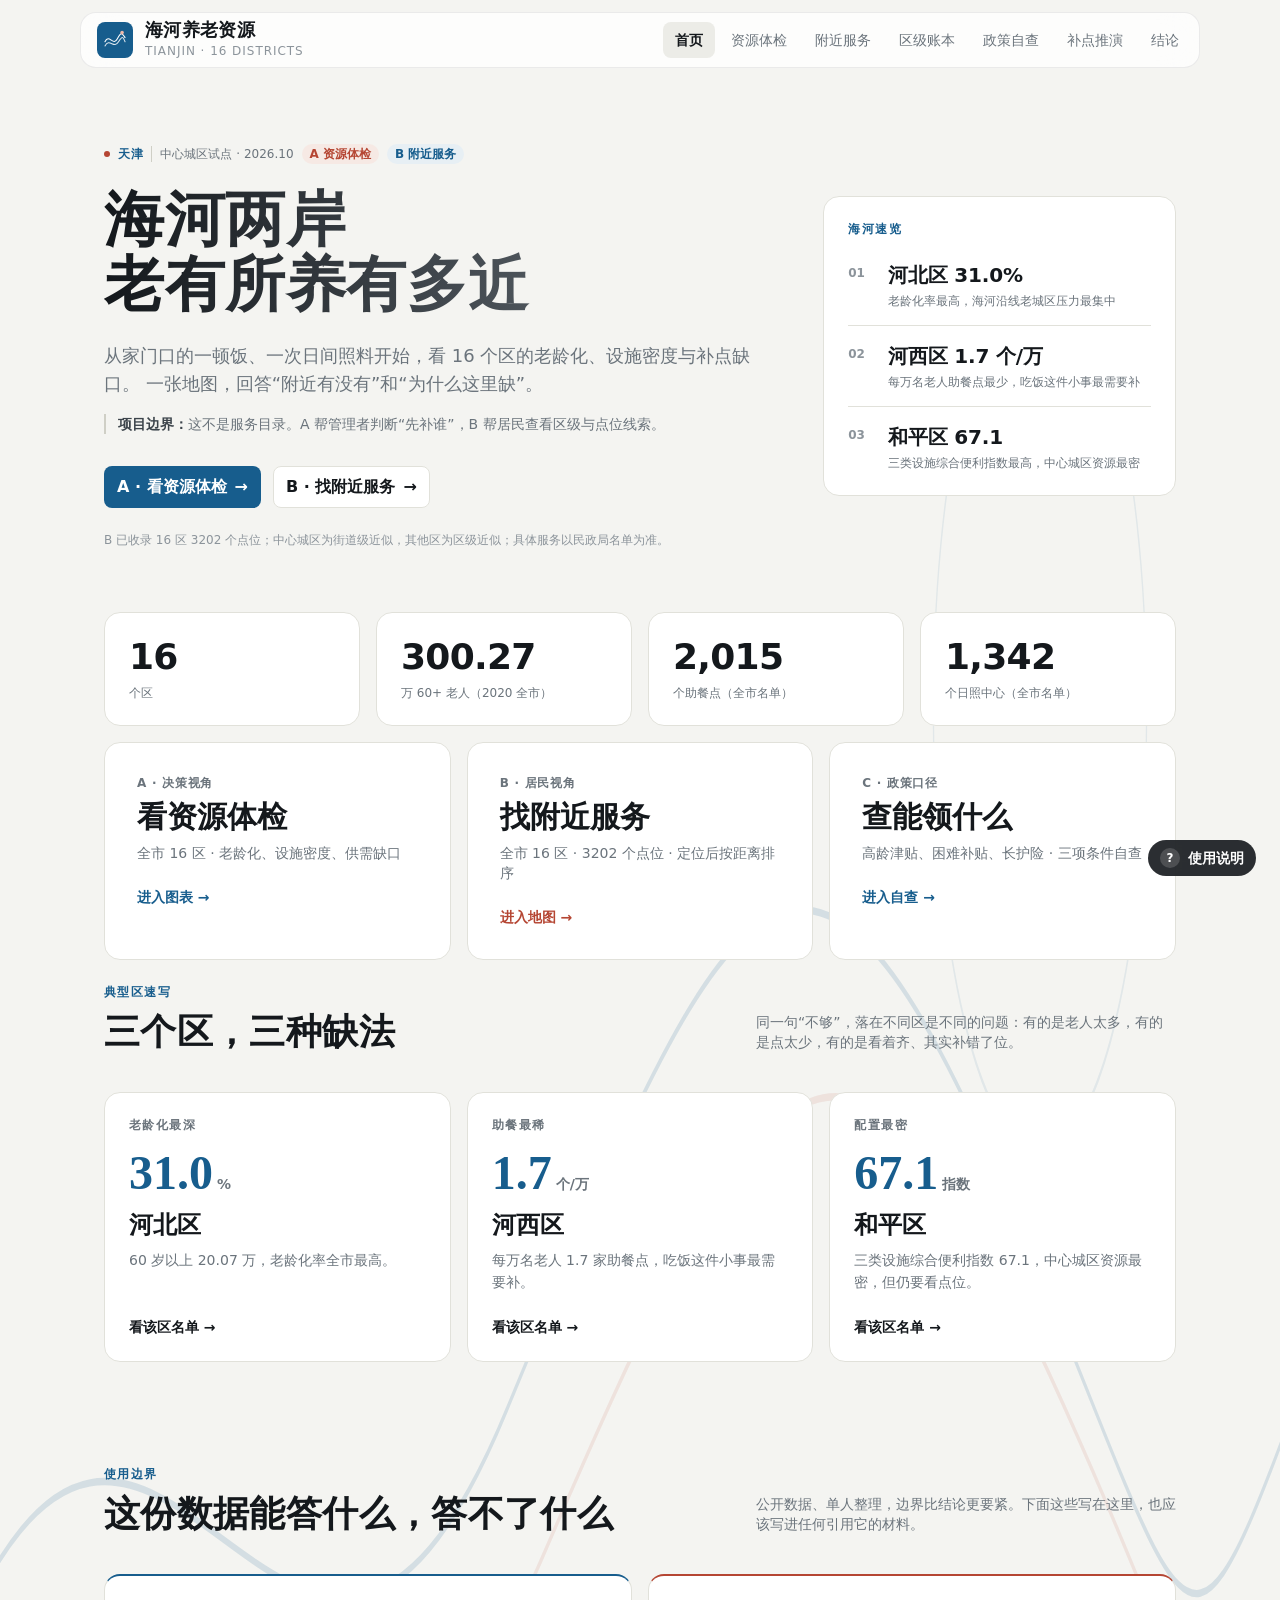
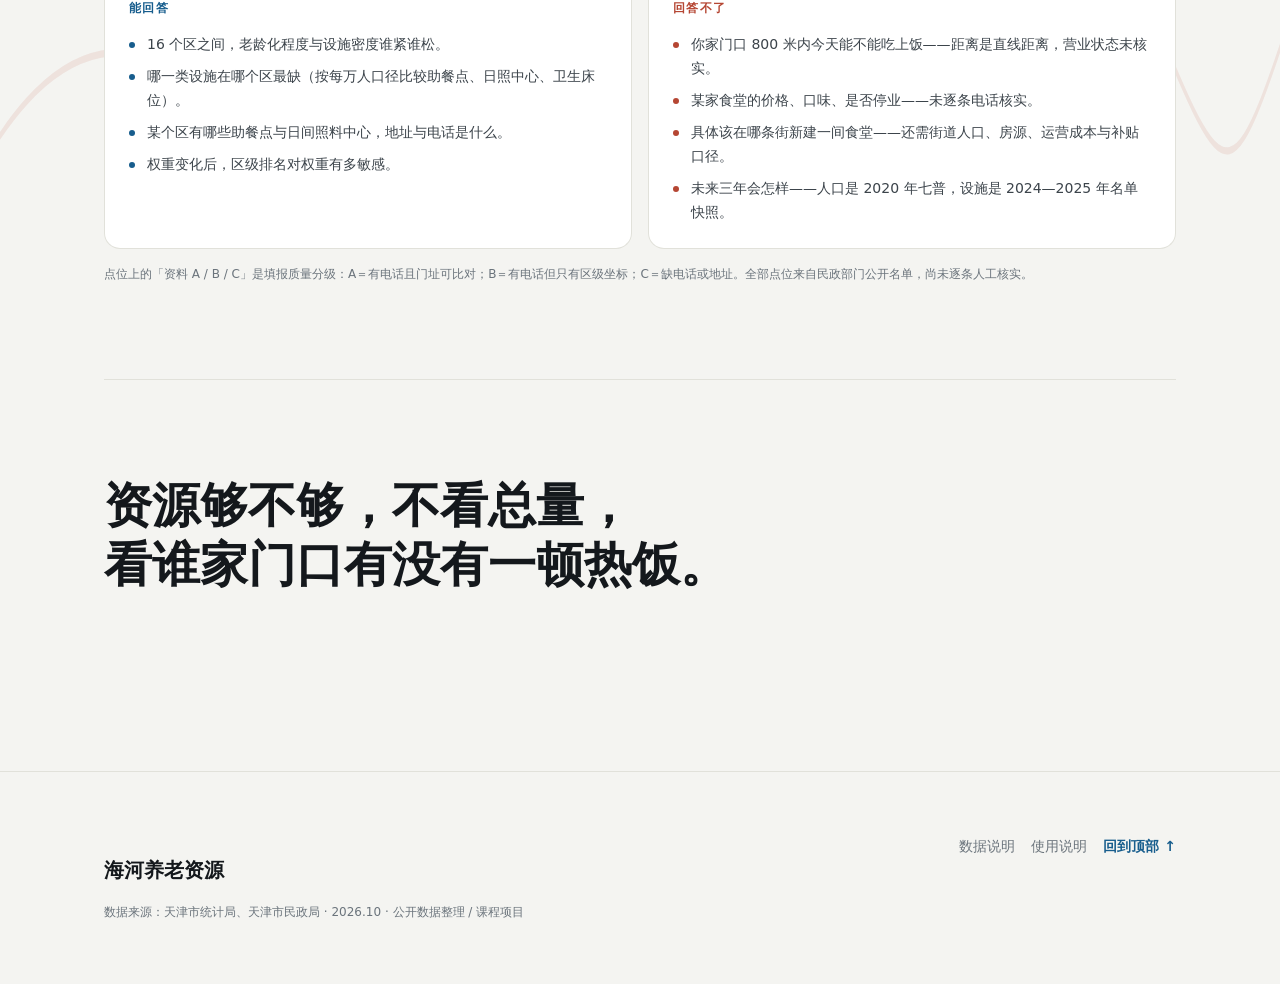
==== commit 216060a4: "deploy: index.html" ====
--- a/index.html
+++ b/index.html
@@ -77,8 +77,8 @@
           </p>
           <p class="purpose-note"><strong>项目边界：</strong>这不是服务目录。A 帮管理者判断“先补谁”，B 帮居民查看区级与点位线索。</p>
           <div class="hero-actions">
-            <a class="btn btn-primary" href="#/map">B · 找附近服务 <span aria-hidden="true">→</span></a>
-            <a class="btn btn-ghost" href="#/checkup">A · 看资源体检 <span aria-hidden="true">→</span></a>
+            <a class="btn btn-primary" href="#/checkup">A · 看资源体检 <span aria-hidden="true">→</span></a>
+            <a class="btn btn-ghost" href="#/map">B · 找附近服务 <span aria-hidden="true">→</span></a>
           </div>
           <p class="hero-note" id="heroPointNote">B 为中心城区区级/街道级近似试点；具体点位、营业状态以民政局官方名单为准，不构成服务承诺。</p>
         </div>
@@ -582,8 +582,8 @@
         A＝有电话且门址可比对；B＝有电话但只有区级坐标；C＝缺电话或地址。所有点位均来自公开名单，<strong>尚未逐条电话核实</strong>，营业状态与价格以电话确认为准。
       </p>
       <div class="help-actions">
-        <a class="btn btn-primary" href="#/map" data-help-close>去 B 找附近服务</a>
-        <a class="btn btn-ghost" href="#/checkup" data-help-close>去 A 看资源体检</a>
+        <a class="btn btn-primary" href="#/checkup" data-help-close>去 A 看资源体检</a>
+        <a class="btn btn-ghost" href="#/map" data-help-close>去 B 找附近服务</a>
       </div>
     </div>
   </div>
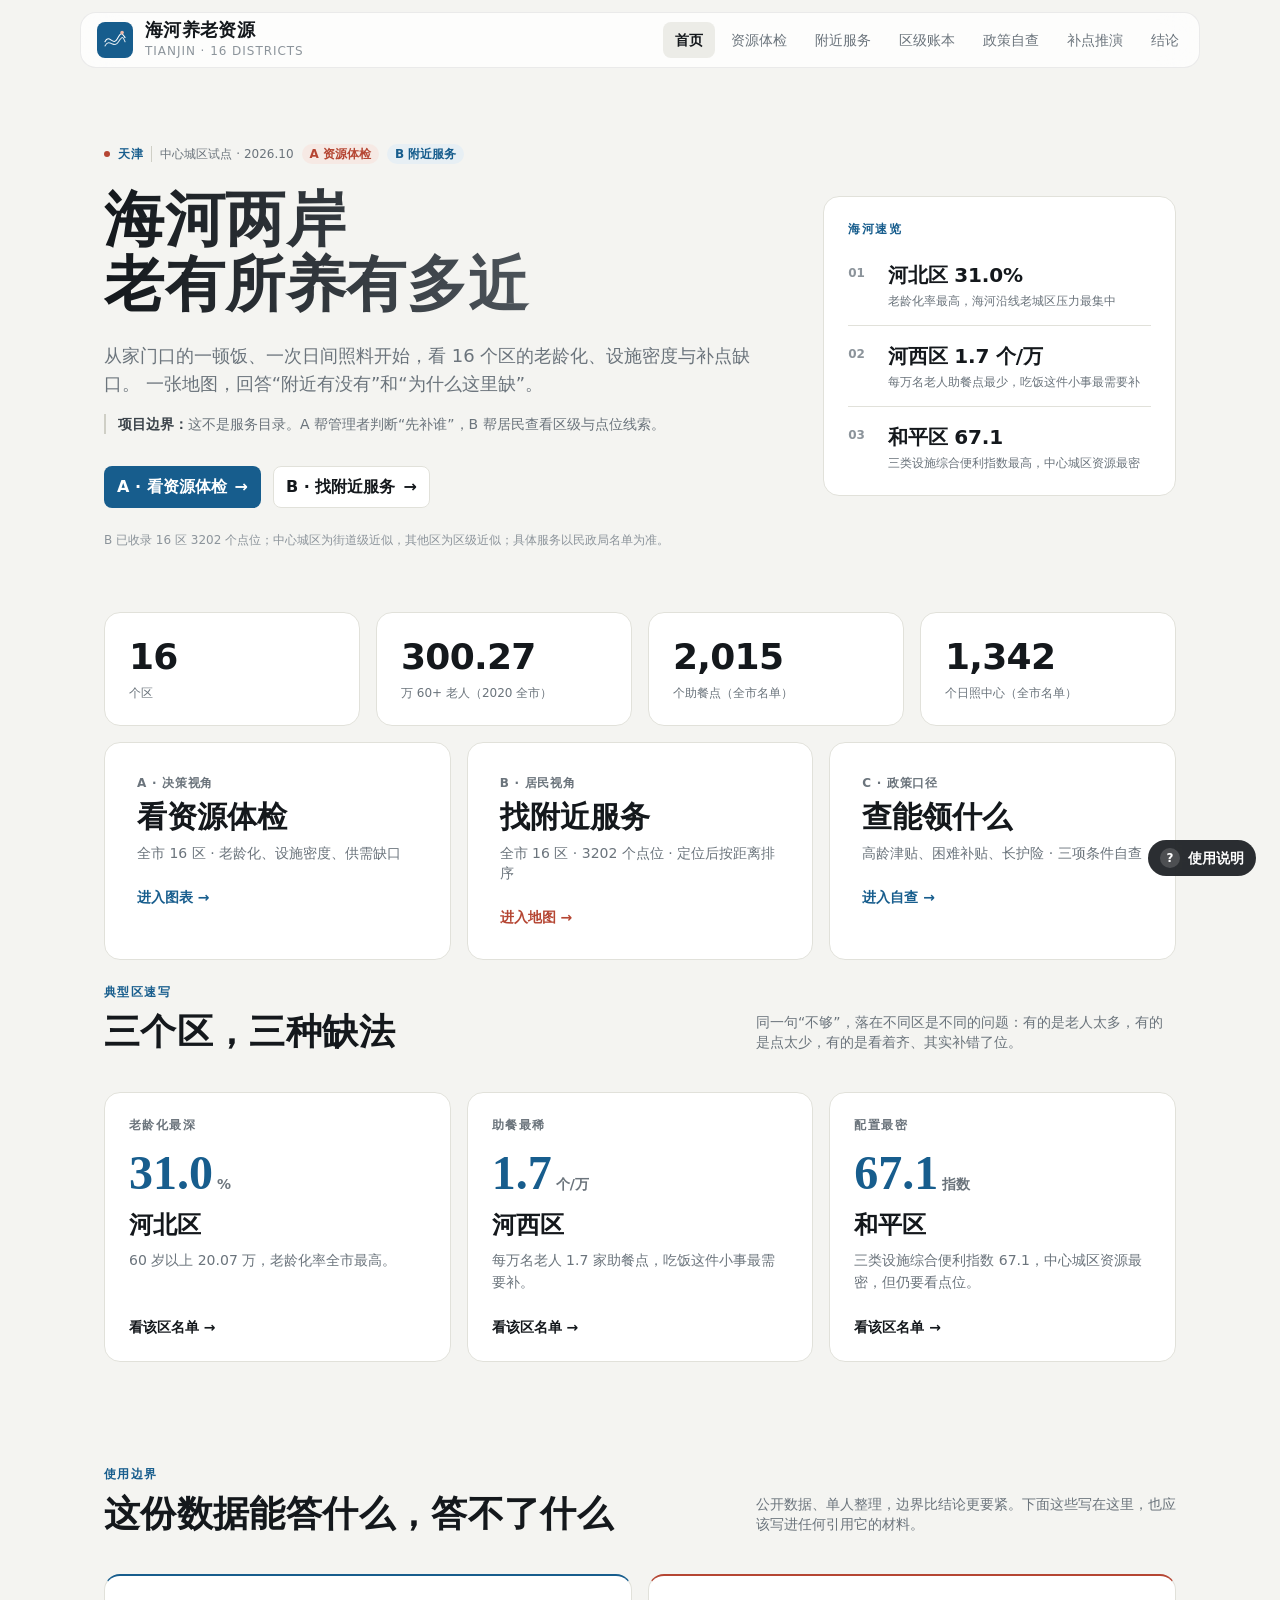
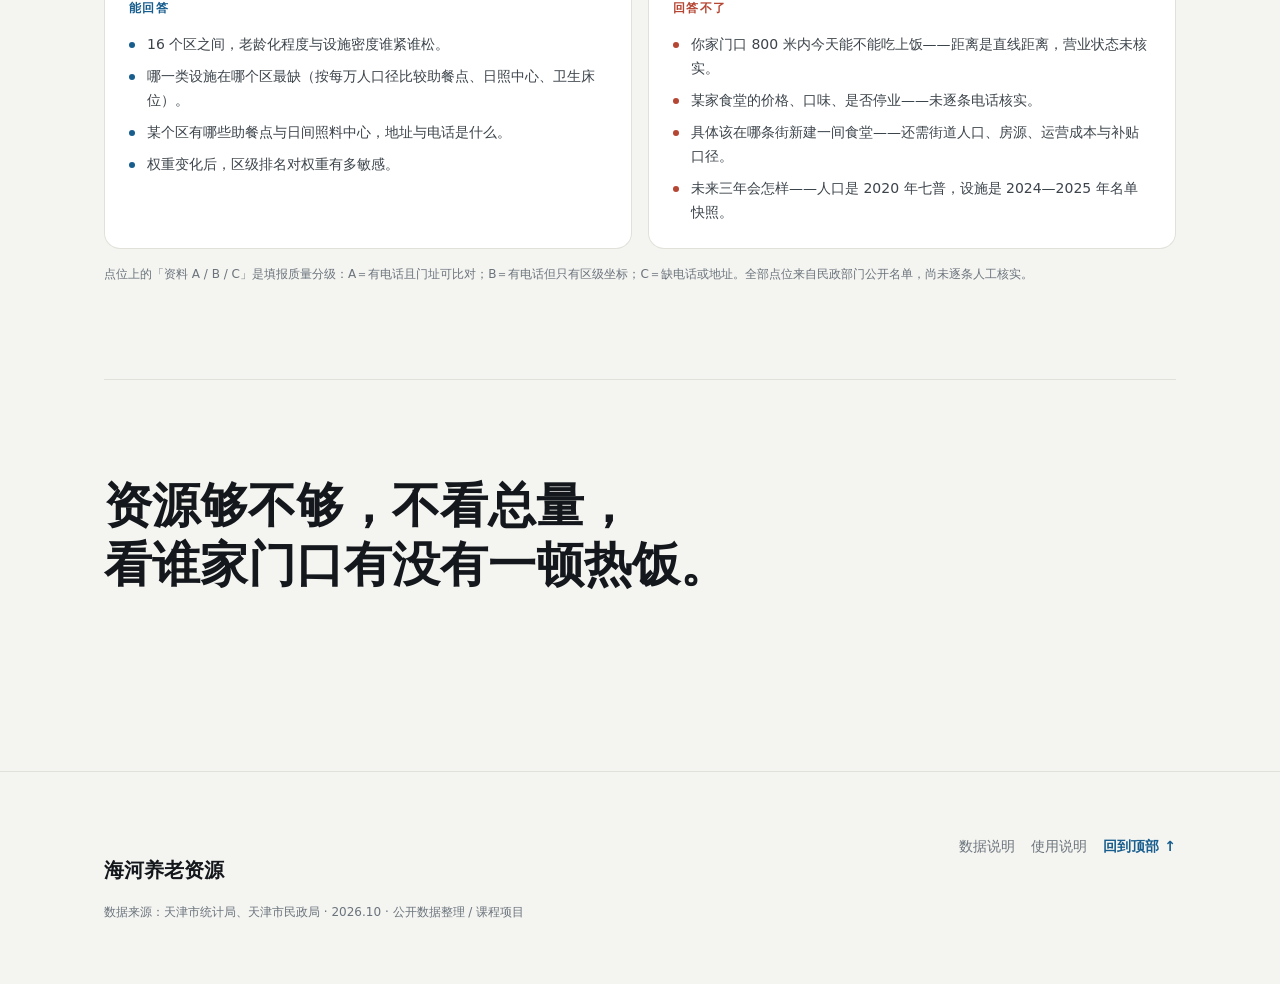
==== commit 81ae87cb: "deploy: index.html" ====
--- a/index.html
+++ b/index.html
@@ -15,7 +15,7 @@
   <meta name="twitter:card" content="summary_large_image">
   <link rel="icon" href="assets/favicon.svg" type="image/svg+xml">
   <link rel="stylesheet" href="vendor/leaflet/leaflet.css">
-  <link rel="stylesheet" href="css/style.css?v=27">
+  <link rel="stylesheet" href="css/style.css?v=33">
   <link rel="stylesheet" href="css/print.css?v=1" media="print">
   <script>document.documentElement.className += " js";</script>
 </head>
@@ -54,14 +54,6 @@
 
   <main id="main">
     <section class="hero page active" id="home" data-page="home">
-      <div class="hero-river" aria-hidden="true">
-        <svg viewBox="0 0 1440 620" preserveAspectRatio="none">
-          <path d="M-60 430 C 170 290, 330 500, 570 360 S 900 170, 1130 300 S 1320 450, 1500 330" fill="none" stroke="#175d8d" stroke-opacity=".14" stroke-width="2"/>
-          <path d="M-60 475 C 190 340, 360 540, 610 400 S 950 230, 1180 350 S 1350 490, 1500 380" fill="none" stroke="#b54633" stroke-opacity=".1" stroke-width="2"/>
-          <circle cx="1170" cy="170" r="120" fill="none" stroke="#175d8d" stroke-opacity=".08" stroke-width="1.5"/>
-        </svg>
-      </div>
-
       <div class="container hero-grid">
         <div class="hero-copy">
           <p class="eyebrow">
@@ -594,7 +586,7 @@
   <script src="vendor/leaflet/leaflet.js"></script>
   <script src="js/app.js?v=30"></script>
   <script src="data/policy_data.js?v=1"></script>
-  <script src="js/policy.js?v=1"></script>
+  <script src="js/policy.js?v=2"></script>
   <script src="js/ui.js?v=5"></script>
 </body>
 </html>
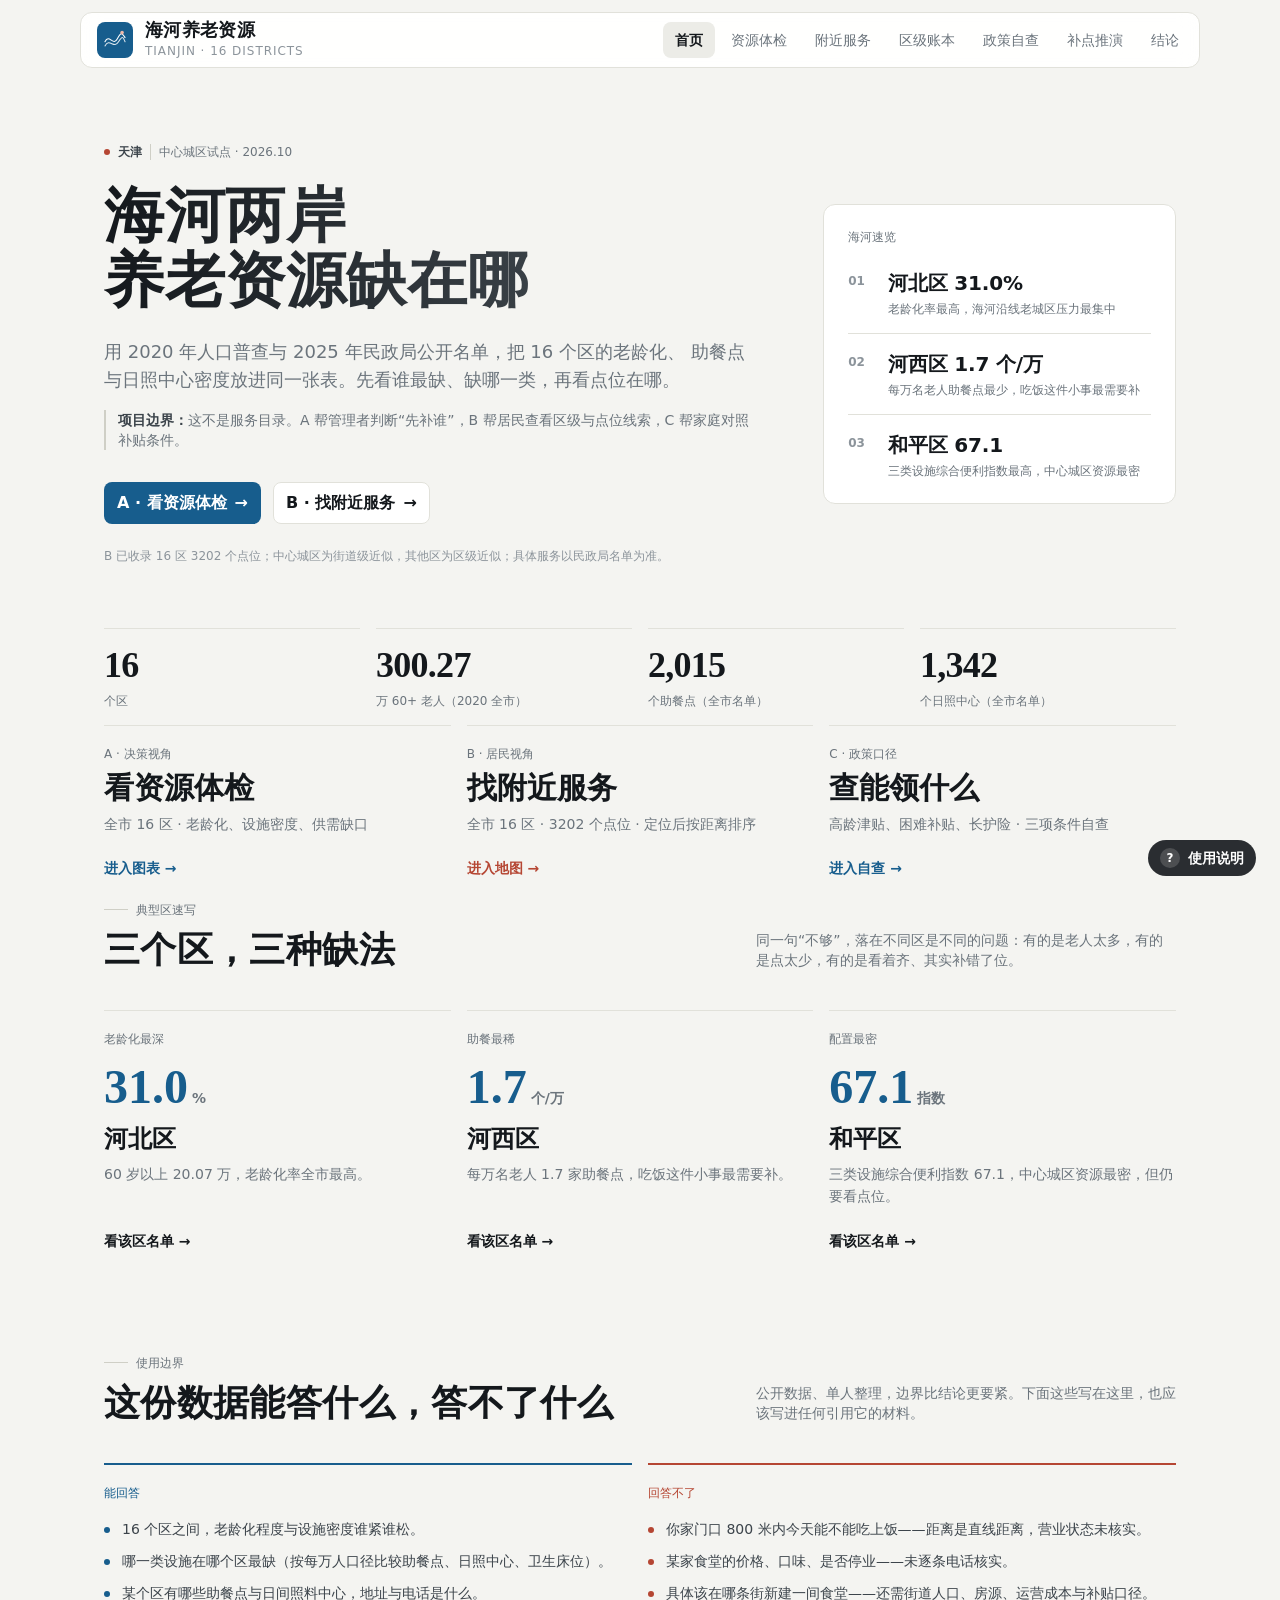
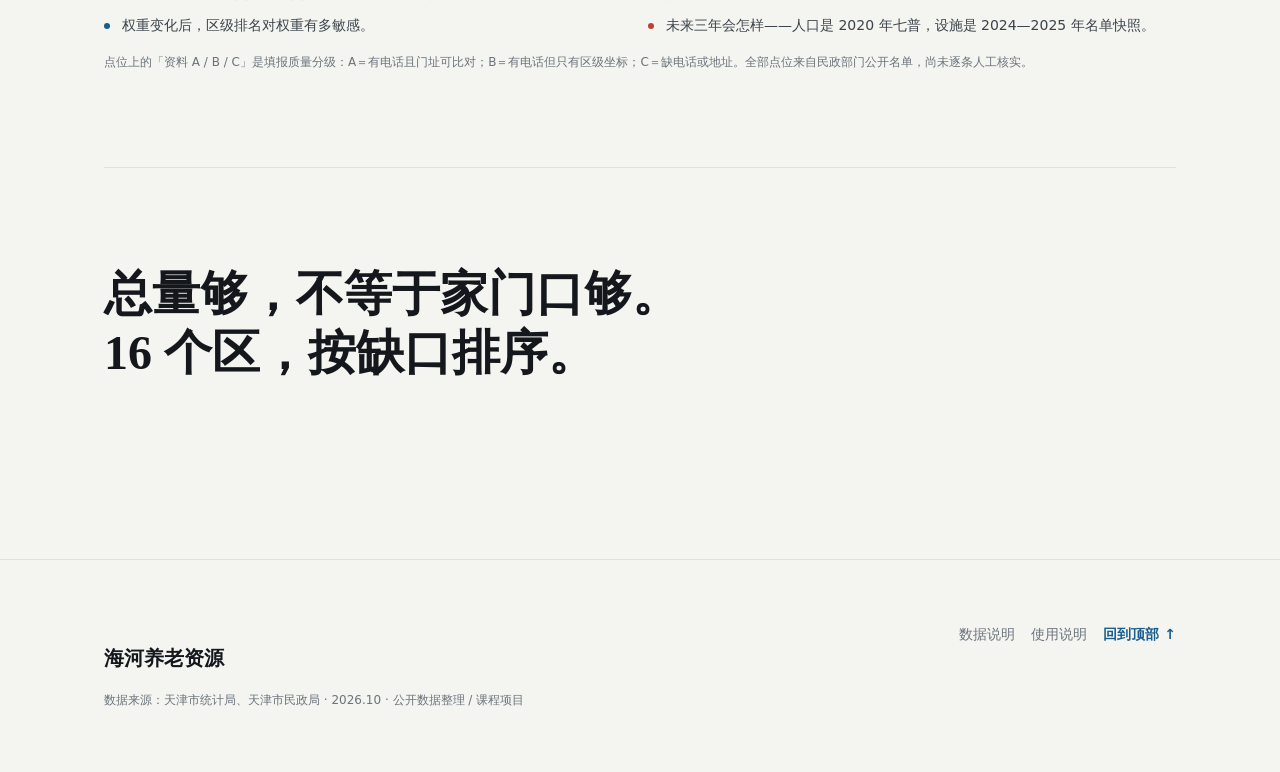
==== commit 237837db: "deploy: index.html" ====
--- a/index.html
+++ b/index.html
@@ -57,17 +57,15 @@
       <div class="container hero-grid">
         <div class="hero-copy">
           <p class="eyebrow">
-            <span class="eyebrow-loc"><i aria-hidden="true"></i>天津</span>
-            <span class="eyebrow-scope">中心城区试点 · 2026.10</span>
-            <span class="eyebrow-mode is-a">A 资源体检</span>
-            <span class="eyebrow-mode">B 附近服务</span>
+          <span class="eyebrow-loc"><i aria-hidden="true"></i>天津</span>
+          <span class="eyebrow-scope">中心城区试点 · 2026.10</span>
+        </p>
+          <h1><span>海河两岸</span><span>养老资源缺在哪</span></h1>
+          <p class="lead">
+            用 2020 年人口普查与 2025 年民政局公开名单，把 16 个区的老龄化、
+            助餐点与日照中心密度放进同一张表。先看谁最缺、缺哪一类，再看点位在哪。
           </p>
-          <h1><span>海河两岸</span><span>老有所养有多近</span></h1>
-          <p class="lead">
-            从家门口的一顿饭、一次日间照料开始，看 16 个区的老龄化、设施密度与补点缺口。
-            一张地图，回答“附近有没有”和“为什么这里缺”。
-          </p>
-          <p class="purpose-note"><strong>项目边界：</strong>这不是服务目录。A 帮管理者判断“先补谁”，B 帮居民查看区级与点位线索。</p>
+          <p class="purpose-note"><strong>项目边界：</strong>这不是服务目录。A 帮管理者判断“先补谁”，B 帮居民查看区级与点位线索，C 帮家庭对照补贴条件。</p>
           <div class="hero-actions">
             <a class="btn btn-primary" href="#/checkup">A · 看资源体检 <span aria-hidden="true">→</span></a>
             <a class="btn btn-ghost" href="#/map">B · 找附近服务 <span aria-hidden="true">→</span></a>
@@ -216,8 +214,8 @@
       <div class="container">
         <section class="tagline" aria-label="项目主张">
           <p class="tagline-text" id="taglineText">
-            <span class="tagline-line">资源够不够，不看总量，</span>
-            <span class="tagline-line">看谁家门口有没有一顿热饭。</span>
+            <span class="tagline-line">总量够，不等于家门口够。</span>
+            <span class="tagline-line">16 个区，按缺口排序。</span>
           </p>
         </section>
       </div>
--- a/css/style.css
+++ b/css/style.css
@@ -133,17 +133,18 @@
   width: min(1120px, calc(100% - 32px));
   margin: 0 auto;
   padding: 8px 8px 8px 16px;
-  border: 1px solid rgba(20, 24, 28, 0.08);
-  border-radius: 16px;
-  background: rgba(255, 255, 255, 0.76);
-  -webkit-backdrop-filter: blur(18px) saturate(140%);
-  backdrop-filter: blur(18px) saturate(140%);
+  border: 1px solid var(--line);
+  border-radius: 12px;
+  background: rgba(255, 255, 255, 0.92);
+  -webkit-backdrop-filter: blur(10px) saturate(115%);
+  backdrop-filter: blur(10px) saturate(115%);
   transition: background 0.3s var(--ease), box-shadow 0.3s var(--ease);
 }
 
 .site-header.is-scrolled .nav-shell {
-  background: rgba(255, 255, 255, 0.92);
-  box-shadow: 0 8px 24px rgba(20, 24, 28, 0.08);
+  background: rgba(255, 255, 255, 0.97);
+  border-color: var(--line-strong);
+  box-shadow: 0 4px 14px rgba(20, 24, 28, 0.06);
 }
 
 .brand {
@@ -331,9 +332,8 @@
   display: inline-flex;
   align-items: center;
   gap: 8px;
-  color: var(--blue);
-  font-weight: 600;
-  letter-spacing: 0.06em;
+  color: var(--ink-2);
+  font-weight: 600;
 }
 
 .eyebrow-loc i {
@@ -349,16 +349,14 @@
 }
 
 .eyebrow-mode {
-  padding: 2px 8px;
-  border-radius: 100px;
-  background: var(--blue-soft);
-  color: var(--blue);
-  font-weight: 600;
+  padding-left: 8px;
+  border-left: 1px solid var(--line-strong);
+  color: var(--ink-2);
+  font-weight: 500;
 }
 
 .eyebrow-mode.is-a {
-  background: var(--red-soft);
-  color: var(--red);
+  color: var(--muted);
 }
 
 .hero h1 {
@@ -370,7 +368,7 @@
   font-weight: 600;
   letter-spacing: 0.01em;
   text-wrap: balance;
-  background: linear-gradient(90deg, #14181c 0%, #6b747c 100%);
+  background: linear-gradient(90deg, #14181c 0%, #4c555c 100%);
   -webkit-background-clip: text;
   background-clip: text;
   color: transparent;
@@ -462,17 +460,16 @@
 .brief {
   padding: 24px;
   border: 1px solid var(--line);
-  border-radius: 16px;
+  border-radius: 12px;
   background: var(--surface);
 }
 
 .brief-label {
   margin: 0 0 8px;
-  color: var(--blue);
-  font-size: 12px;
-  line-height: 16px;
-  font-weight: 600;
-  letter-spacing: 0.12em;
+  color: var(--muted);
+  font-size: 12px;
+  line-height: 16px;
+  font-weight: 500;
 }
 
 .brief-item {
@@ -525,15 +522,15 @@
 }
 
 .figure {
-  padding: 24px;
-  border: 1px solid var(--line);
-  border-radius: 16px;
-  background: var(--surface);
+  padding: 16px 0 0;
+  border-top: 1px solid var(--line);
+  background: none;
 }
 
 .figure strong {
   display: block;
   color: var(--ink);
+  font-family: var(--serif);
   font-size: 36px;
   line-height: 40px;
   font-weight: 600;
@@ -562,24 +559,21 @@
   display: flex;
   flex-direction: column;
   gap: 8px;
-  padding: 32px;
-  border: 1px solid var(--line);
-  border-radius: 16px;
-  background: var(--surface);
-  transition: transform 0.5s var(--ease), border-color 0.3s var(--ease);
+  padding: 20px 0 0;
+  border-top: 1px solid var(--line);
+  background: none;
+  transition: border-color 0.3s var(--ease);
 }
 
 .home-door:hover {
-  transform: translateY(-2px);
-  border-color: var(--line-strong);
+  border-color: var(--ink-2);
 }
 
 .home-door-tag {
   color: var(--muted);
   font-size: 12px;
   line-height: 16px;
-  font-weight: 600;
-  letter-spacing: 0.06em;
+  font-weight: 500;
 }
 
 .home-door strong {
@@ -623,18 +617,16 @@
   display: flex;
   flex-direction: column;
   gap: 0;
-  padding: 24px;
-  border: 1px solid var(--line);
-  border-radius: 16px;
-  background: var(--surface);
+  padding: 20px 0 0;
+  border-top: 1px solid var(--line);
+  background: none;
   color: inherit;
   text-decoration: none;
-  transition: transform 0.3s var(--ease), border-color 0.3s var(--ease);
+  transition: border-color 0.3s var(--ease);
 }
 
 .focus-card:hover {
-  transform: translateY(-2px);
-  border-color: var(--line-strong);
+  border-color: var(--ink-2);
 }
 
 .focus-label {
@@ -642,8 +634,7 @@
   color: var(--muted);
   font-size: 12px;
   line-height: 16px;
-  font-weight: 600;
-  letter-spacing: 0.12em;
+  font-weight: 500;
 }
 
 .focus-value {
@@ -710,11 +701,9 @@
 }
 
 .scope-col {
-  padding: 24px;
-  border: 1px solid var(--line);
-  border-top-width: 2px;
-  border-radius: 16px;
-  background: var(--surface);
+  padding: 20px 0 0;
+  border-top: 2px solid var(--line);
+  background: none;
 }
 
 .scope-col.is-yes {
@@ -730,8 +719,7 @@
   color: var(--muted);
   font-size: 12px;
   line-height: 16px;
-  font-weight: 600;
-  letter-spacing: 0.12em;
+  font-weight: 500;
 }
 
 .scope-col.is-yes .scope-label {
@@ -860,12 +848,23 @@
 }
 
 .section-index {
+  display: flex;
+  align-items: center;
+  gap: 8px;
   margin: 0 0 12px;
-  color: var(--blue);
-  font-size: 12px;
-  line-height: 16px;
-  font-weight: 600;
-  letter-spacing: 0.12em;
+  color: var(--muted);
+  font-size: 12px;
+  line-height: 16px;
+  font-weight: 500;
+  font-variant-numeric: tabular-nums;
+}
+
+.section-index::before {
+  content: "";
+  flex: none;
+  width: 24px;
+  height: 1px;
+  background: var(--line-strong);
 }
 
 .section-title h2 {
@@ -931,7 +930,7 @@
 .chart-card {
   padding: 24px;
   border: 1px solid var(--line);
-  border-radius: 16px;
+  border-radius: 12px;
   background: var(--surface);
 }
 
@@ -1025,7 +1024,7 @@
 .a-action-card {
   padding: 24px;
   border: 1px solid var(--line);
-  border-radius: 16px;
+  border-radius: 12px;
   background: var(--surface);
 }
 
@@ -1089,7 +1088,7 @@
 .map-shell {
   padding: 16px;
   border: 1px solid var(--line);
-  border-radius: 16px;
+  border-radius: 12px;
   background: var(--surface);
 }
 
@@ -1559,7 +1558,7 @@
 .filter-card {
   padding: 24px;
   border: 1px solid var(--line);
-  border-radius: 16px;
+  border-radius: 12px;
   background: var(--surface);
 }
 
@@ -1627,7 +1626,7 @@
   flex-direction: column;
   padding: 24px;
   border: 1px solid var(--line);
-  border-radius: 16px;
+  border-radius: 12px;
   background: var(--surface);
   transition: transform 0.5s var(--ease), border-color 0.3s var(--ease);
 }
@@ -1662,14 +1661,13 @@
 .district-metrics {
   display: grid;
   grid-template-columns: repeat(3, minmax(0, 1fr));
-  gap: 8px;
+  gap: 16px;
   margin: 16px 0;
 }
 
 .district-metric {
-  padding: 12px;
-  border-radius: 8px;
-  background: var(--bg);
+  padding: 10px 0 0;
+  border-top: 1px solid var(--line);
 }
 
 .district-metric strong {
@@ -1743,7 +1741,7 @@
   grid-column: 1 / -1;
   padding: 48px 24px;
   border: 1px dashed var(--line-strong);
-  border-radius: 16px;
+  border-radius: 12px;
   color: var(--muted);
   text-align: center;
   font-size: 14px;
@@ -1786,7 +1784,7 @@
 .lab-controls {
   padding: 24px;
   border: 1px solid rgba(255, 255, 255, 0.14);
-  border-radius: 16px;
+  border-radius: 12px;
   background: rgba(255, 255, 255, 0.04);
 }
 
@@ -1866,7 +1864,7 @@
 
 .lab-chart-wrap {
   padding: 16px;
-  border-radius: 16px;
+  border-radius: 12px;
   background: var(--surface);
   color: var(--ink);
 }
@@ -1896,23 +1894,22 @@
 .insight-card {
   display: flex;
   flex-direction: column;
-  padding: 24px;
-  border: 1px solid var(--line);
-  border-radius: 16px;
-  background: var(--surface);
+  padding: 20px 0 0;
+  border-top: 1px solid var(--line);
+  background: none;
 }
 
 .insight-label {
   color: var(--muted);
   font-size: 12px;
   line-height: 16px;
-  font-weight: 600;
-  letter-spacing: 0.06em;
+  font-weight: 500;
 }
 
 .insight-value {
   margin-top: 8px;
   color: var(--ink);
+  font-family: var(--serif);
   font-size: 36px;
   line-height: 40px;
   font-weight: 600;
@@ -1941,7 +1938,7 @@
   gap: 48px;
   margin-top: 24px;
   padding: 40px;
-  border-radius: 24px;
+  border-radius: 16px;
   background: var(--dark);
   color: #f2f2ee;
 }
@@ -2150,7 +2147,7 @@
   max-height: 88vh;
   overflow: auto;
   padding: 40px;
-  border-radius: 24px;
+  border-radius: 16px;
   background: var(--surface);
   animation: dialog-in 0.5s var(--ease) both;
 }
@@ -2736,7 +2733,7 @@
   gap: 24px;
   padding: 24px;
   border: 1px solid var(--line);
-  border-radius: 16px;
+  border-radius: 12px;
   background: var(--surface);
   position: sticky;
   top: 88px;
@@ -2821,25 +2818,26 @@
 
 .pol-empty {
   margin: 0;
-  padding: 32px 24px;
-  border: 1px dashed var(--line-strong);
-  border-radius: 16px;
+  padding: 20px 0 24px;
+  border-top: 1px solid var(--line);
   font-size: 14px;
   line-height: 22px;
   color: var(--muted);
-  text-align: center;
 }
 
 .pol-cards { display: grid; gap: 16px; }
 
 .pol-card {
   padding: 20px 24px;
-  border: 1px solid var(--line);
-  border-radius: 16px;
+  border: 0;
+  border-left: 2px solid var(--line-strong);
+  border-radius: 0;
   background: var(--surface);
 }
 
-.pol-card.is-yes { border-color: #b8c9d4; }
+.pol-card.is-yes { border-left-color: var(--blue); }
+.pol-card.is-maybe { border-left-color: #c9a227; }
+.pol-card.is-no { border-left-color: var(--line-strong); }
 
 .pol-card-head {
   display: flex;
@@ -2866,16 +2864,16 @@
 
 .pol-verdict {
   flex: none;
-  padding: 4px 10px;
+  padding: 2px 0;
   border-radius: 100px;
   font-size: 12px;
   line-height: 16px;
   font-weight: 600;
 }
 
-.is-yes .pol-verdict { background: var(--blue-soft); color: var(--blue-dark); }
-.is-maybe .pol-verdict { background: #f6efdc; color: #7a5a13; }
-.is-no .pol-verdict { background: var(--surface-2); color: var(--muted); }
+.is-yes .pol-verdict { background: none; color: var(--blue); }
+.is-maybe .pol-verdict { background: none; color: #9a7517; }
+.is-no .pol-verdict { background: none; color: var(--muted); }
 
 .pol-why {
   margin: 12px 0 0;
@@ -2888,9 +2886,8 @@
   display: grid;
   gap: 8px;
   margin: 16px 0 0;
-  padding: 12px 16px;
-  border-radius: 12px;
-  background: var(--bg);
+  padding: 12px 0 0;
+  border-top: 1px solid var(--line);
 }
 
 .pol-money-row {
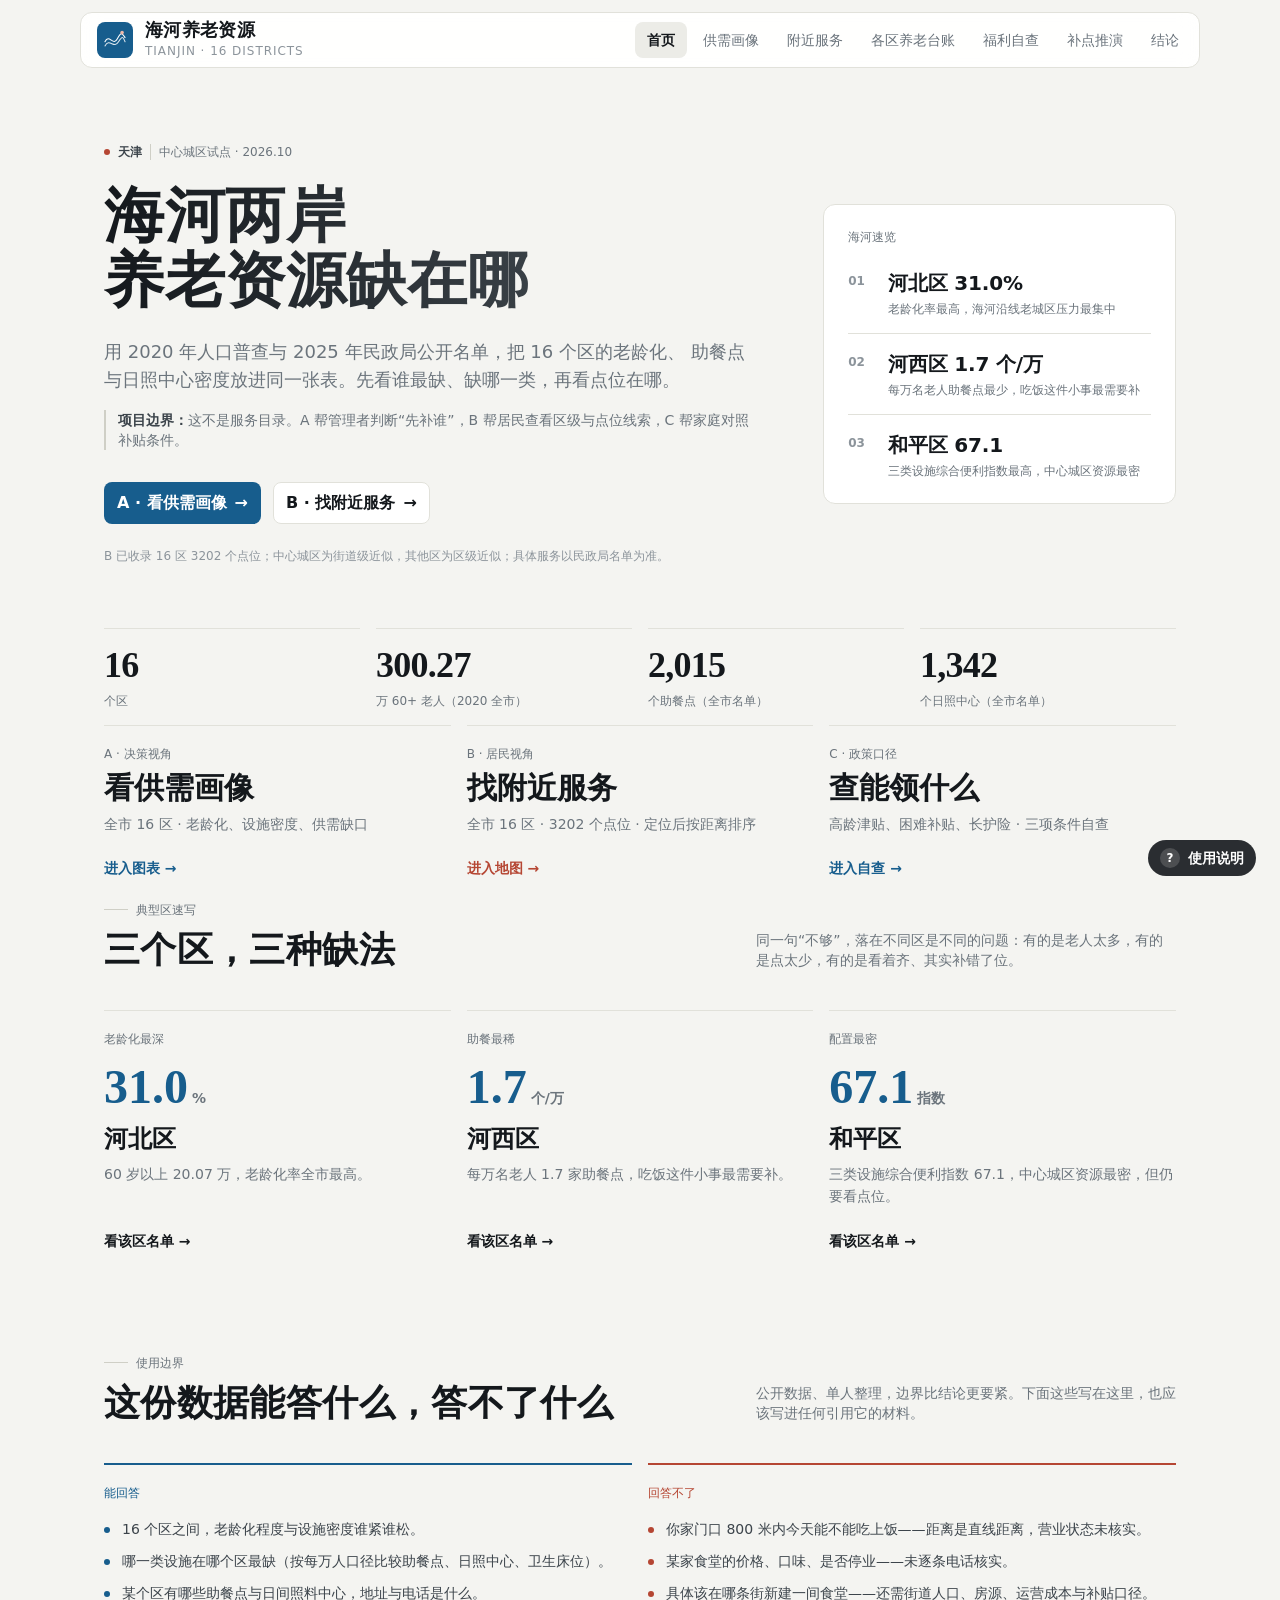
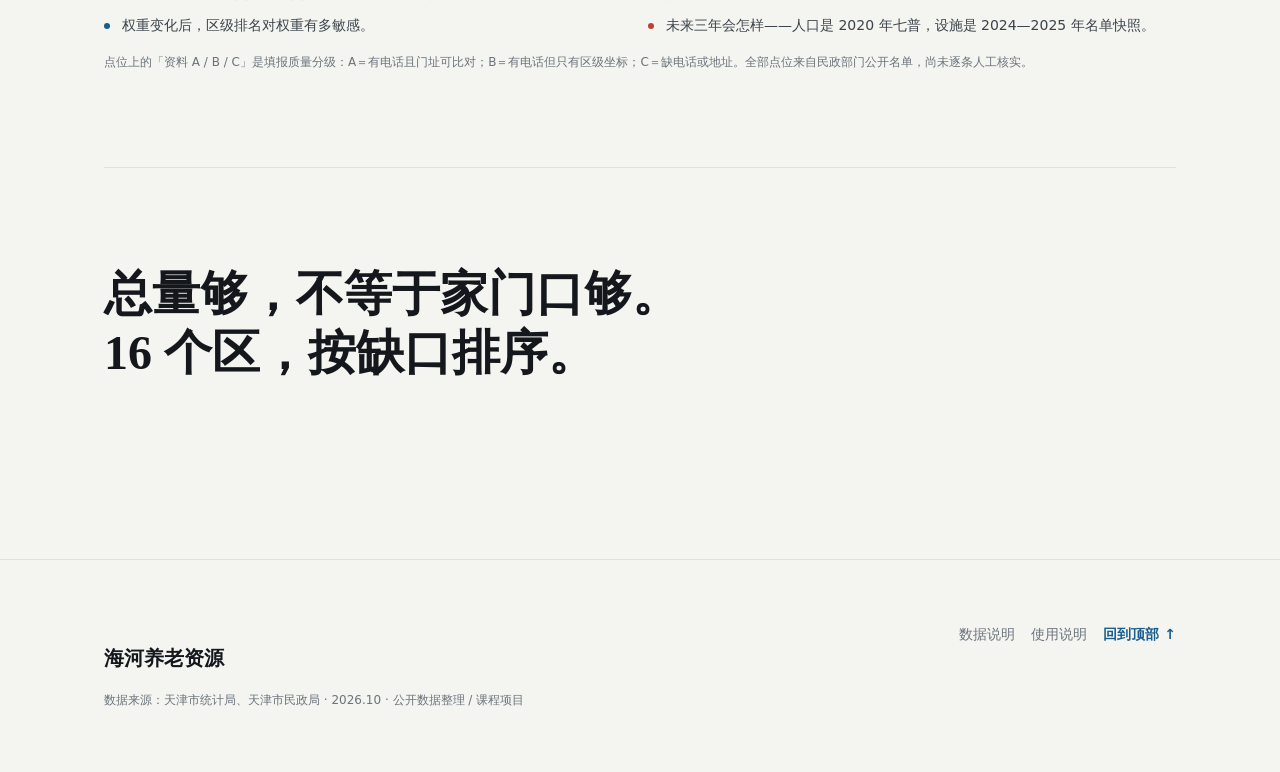
==== commit ae2a8e7b: "docs: index.html" ====
--- a/index.html
+++ b/index.html
@@ -5,7 +5,7 @@
   <meta name="viewport" content="width=device-width, initial-scale=1.0">
   <meta name="theme-color" content="#175d8d">
   <title>海河养老资源 · 天津 16 区</title>
-  <meta name="description" content="天津 16 区养老资源体检：看老年人口、助餐点、日间照料中心与卫生床位，按权重推演补点优先级，并在地图上查找附近点位。">
+  <meta name="description" content="天津 16 区养老供需画像：看老年人口、助餐点、日间照料中心与卫生床位，按权重推演补点优先级，并在地图上查找附近点位。">
   <meta property="og:type" content="website">
   <meta property="og:url" content="https://sueporee.github.io/tianjin-elderly-viz/">
   <meta property="og:site_name" content="海河养老资源">
@@ -39,10 +39,10 @@
       </a>
       <nav class="nav" id="nav" aria-label="主导航">
         <a href="#/home" class="nav-link active" data-page="home">首页</a>
-        <a href="#/checkup" class="nav-link" data-page="checkup">资源体检</a>
+        <a href="#/checkup" class="nav-link" data-page="checkup">供需画像</a>
         <a href="#/map" class="nav-link" data-page="map">附近服务</a>
-        <a href="#/directory" class="nav-link" data-page="directory">区级账本</a>
-        <a href="#/policy" class="nav-link" data-page="policy">政策自查</a>
+        <a href="#/directory" class="nav-link" data-page="directory">各区养老台账</a>
+        <a href="#/policy" class="nav-link" data-page="policy">福利自查</a>
         <a href="#/lab" class="nav-link" data-page="lab">补点推演</a>
         <a href="#/conclusion" class="nav-link" data-page="conclusion">结论</a>
       </nav>
@@ -67,7 +67,7 @@
           </p>
           <p class="purpose-note"><strong>项目边界：</strong>这不是服务目录。A 帮管理者判断“先补谁”，B 帮居民查看区级与点位线索，C 帮家庭对照补贴条件。</p>
           <div class="hero-actions">
-            <a class="btn btn-primary" href="#/checkup">A · 看资源体检 <span aria-hidden="true">→</span></a>
+            <a class="btn btn-primary" href="#/checkup">A · 看供需画像 <span aria-hidden="true">→</span></a>
             <a class="btn btn-ghost" href="#/map">B · 找附近服务 <span aria-hidden="true">→</span></a>
           </div>
           <p class="hero-note" id="heroPointNote">B 为中心城区区级/街道级近似试点；具体点位、营业状态以民政局官方名单为准，不构成服务承诺。</p>
@@ -121,7 +121,7 @@
       <div class="container home-doors">
         <a class="home-door home-door-a" href="#/checkup">
           <span class="home-door-tag">A · 决策视角</span>
-          <strong>看资源体检</strong>
+          <strong>看供需画像</strong>
           <p>全市 16 区 · 老龄化、设施密度、供需缺口</p>
           <span class="home-door-arrow">进入图表 →</span>
         </a>
@@ -225,8 +225,8 @@
       <div class="container">
         <div class="section-head" data-reveal>
           <div class="section-title">
-            <p class="section-index">01 / A · 资源体检</p>
-            <h2>先看总量，再看错配</h2>
+            <p class="section-index">01 / A · 供需画像</p>
+            <h2>各区老龄化水平与养老资源</h2>
           </div>
           <div class="section-meta">
             <p class="section-desc">点击标签切换图表，悬浮看具体数值。人口为 2020 七普，设施为 2025 年公开名单。</p>
@@ -262,7 +262,7 @@
         <div class="section-head" data-reveal>
           <div class="section-title">
             <p class="section-index">02 / B · 附近服务</p>
-            <h2>一张地图，先看附近</h2>
+            <h2>一键定位身边养老服务</h2>
           </div>
           <div class="section-meta">
             <p class="section-desc">颜色表示区级设施密度，点表示全市点位。开放定位后会按距离排序，距离仅作参考。</p>
@@ -316,8 +316,8 @@
       <div class="container">
         <div class="section-head" data-reveal>
           <div class="section-title">
-            <p class="section-index">03 / B · 区级账本</p>
-            <h2>先看区，再看名单</h2>
+            <p class="section-index">03 / B · 各区养老台账</p>
+            <h2>看详细设施名单</h2>
           </div>
           <div class="section-meta">
             <p class="section-desc">居民视角的区级入口：先看每个区有多少助餐、日照和床位，再点进民政局官方名单查具体点位。</p>
@@ -346,8 +346,8 @@
       <div class="container">
         <div class="section-head" data-reveal>
           <div class="section-title">
-            <p class="section-index">04 / B · 政策自查</p>
-            <h2>先看条件，再看能领什么</h2>
+            <p class="section-index">04 / C · 福利自查</p>
+            <h2>满足什么条件，能领什么养老补助</h2>
           </div>
           <div class="section-meta">
             <p class="section-desc">选完三个条件，自动列出可能符合的补贴、大致金额和去哪儿办。只收录公开发布、能追溯到原文的官方口径。</p>
@@ -539,7 +539,7 @@
       <div class="home-guide-grid">
         <article>
           <span>01</span>
-          <h3>看资源体检</h3>
+          <h3>看供需画像</h3>
           <p>先看 16 区老龄化、设施密度和供需缺口，判断哪里最需要补。</p>
         </article>
         <article>
@@ -555,24 +555,24 @@
         <article>
           <span>04</span>
           <h3>打一张一页纸</h3>
-          <p>在“区级账本”点「一页纸 · 打印/存 PDF」，得到单区关键数字、对比表与数据边界，可直接交给社区或写进材料。</p>
+          <p>在“各区养老台账”点「一页纸 · 打印/存 PDF」，得到单区关键数字、对比表与数据边界，可直接交给社区或写进材料。</p>
         </article>
         <article>
           <span>05</span>
           <h3>查能领什么</h3>
-          <p>在“政策自查”选年龄、身份、失能情况，自动列出高龄津贴、困难补贴、长护险的初步匹配结果与办理地点。</p>
+          <p>在“福利自查”选年龄、身份、失能情况，自动列出高龄津贴、困难补贴、长护险的初步匹配结果与办理地点。</p>
         </article>
       </div>
       <p class="home-scope-note" id="helpPointNote">
         <strong>为什么地图有 3,202 个点位？</strong>
-        B 已收录 16 区民政局名单；绝大多数点位已到门址级，少量仍为区级近似。全市区级总数见“区级账本”。
+        B 已收录 16 区民政局名单；绝大多数点位已到门址级，少量仍为区级近似。全市区级总数见“各区养老台账”。
       </p>
       <p class="home-scope-note">
         <strong>资料等级怎么看？</strong>
         A＝有电话且门址可比对；B＝有电话但只有区级坐标；C＝缺电话或地址。所有点位均来自公开名单，<strong>尚未逐条电话核实</strong>，营业状态与价格以电话确认为准。
       </p>
       <div class="help-actions">
-        <a class="btn btn-primary" href="#/checkup" data-help-close>去 A 看资源体检</a>
+        <a class="btn btn-primary" href="#/checkup" data-help-close>去 A 看供需画像</a>
         <a class="btn btn-ghost" href="#/map" data-help-close>去 B 找附近服务</a>
       </div>
     </div>
@@ -582,7 +582,7 @@
   <script src="data/tianjin_geo.js?v=11"></script>
   <script src="vendor/echarts.min.js"></script>
   <script src="vendor/leaflet/leaflet.js"></script>
-  <script src="js/app.js?v=30"></script>
+  <script src="js/app.js?v=31"></script>
   <script src="data/policy_data.js?v=1"></script>
   <script src="js/policy.js?v=2"></script>
   <script src="js/ui.js?v=5"></script>
